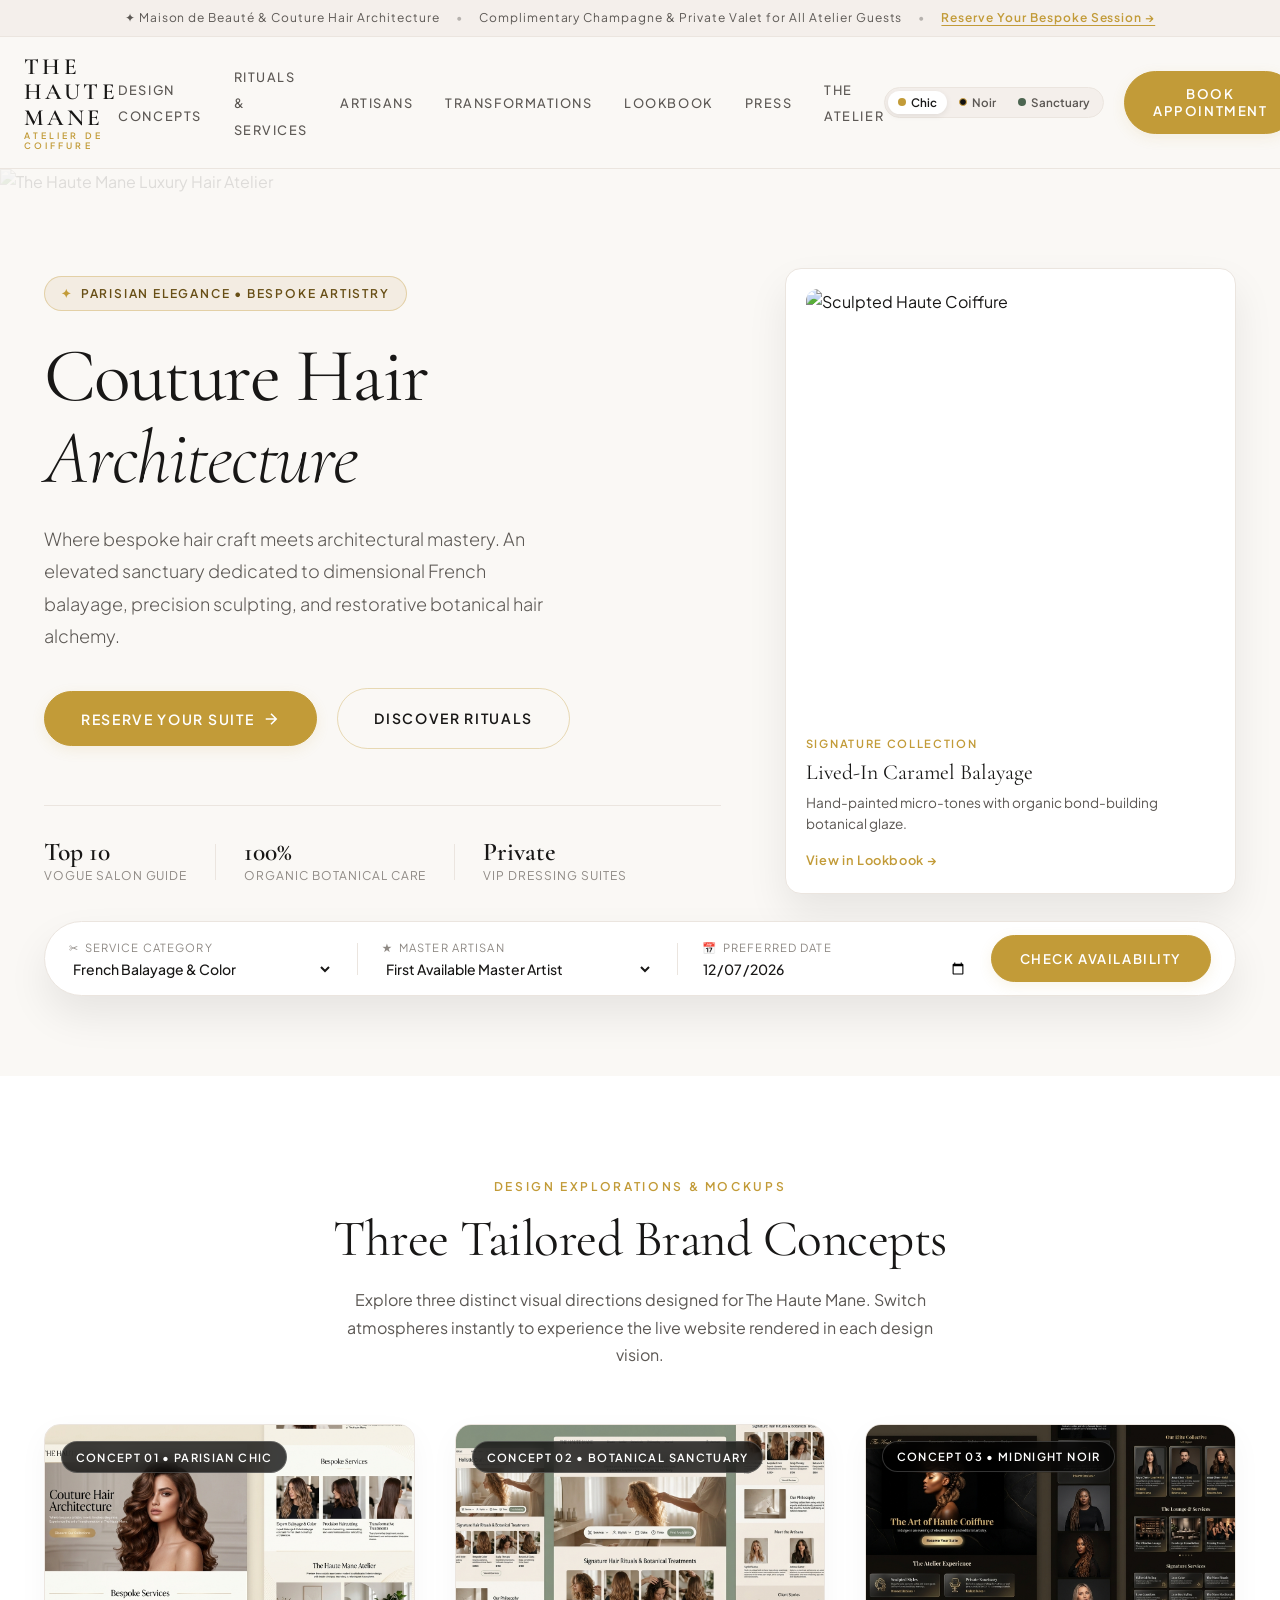
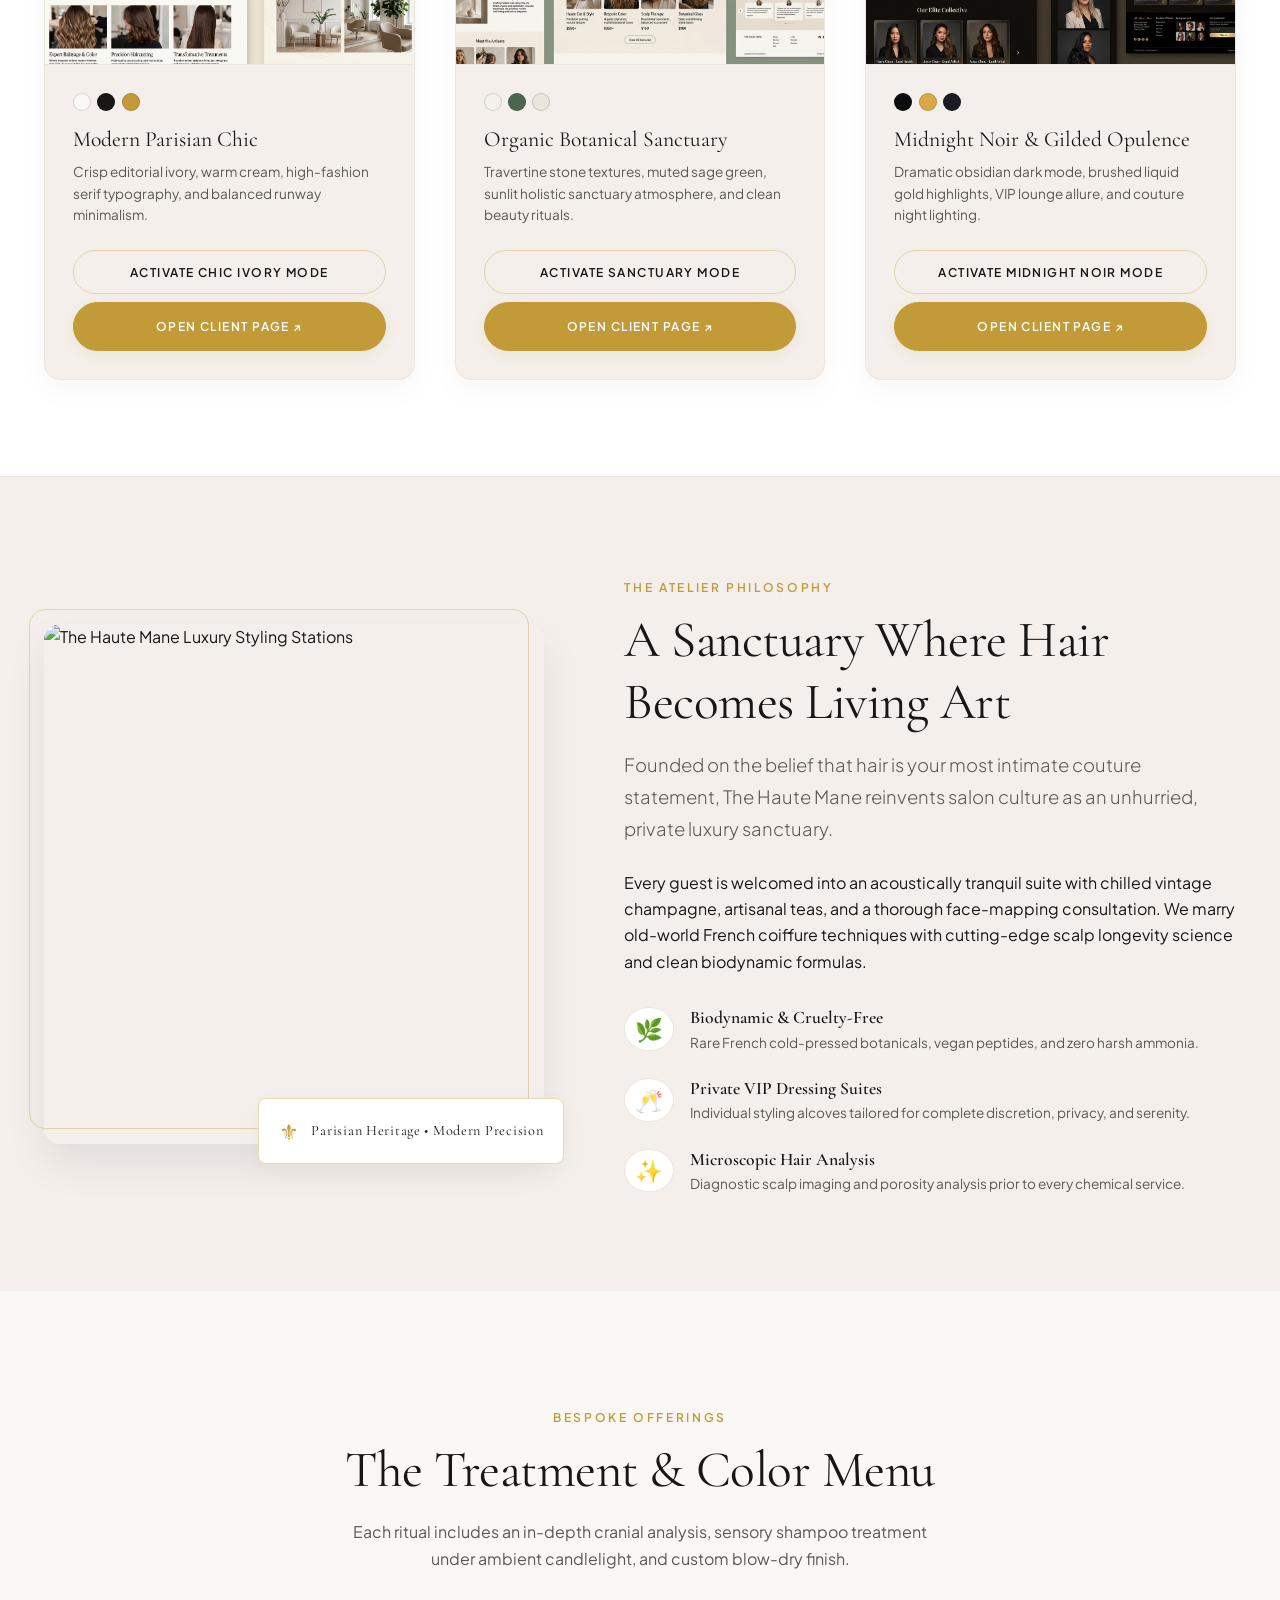
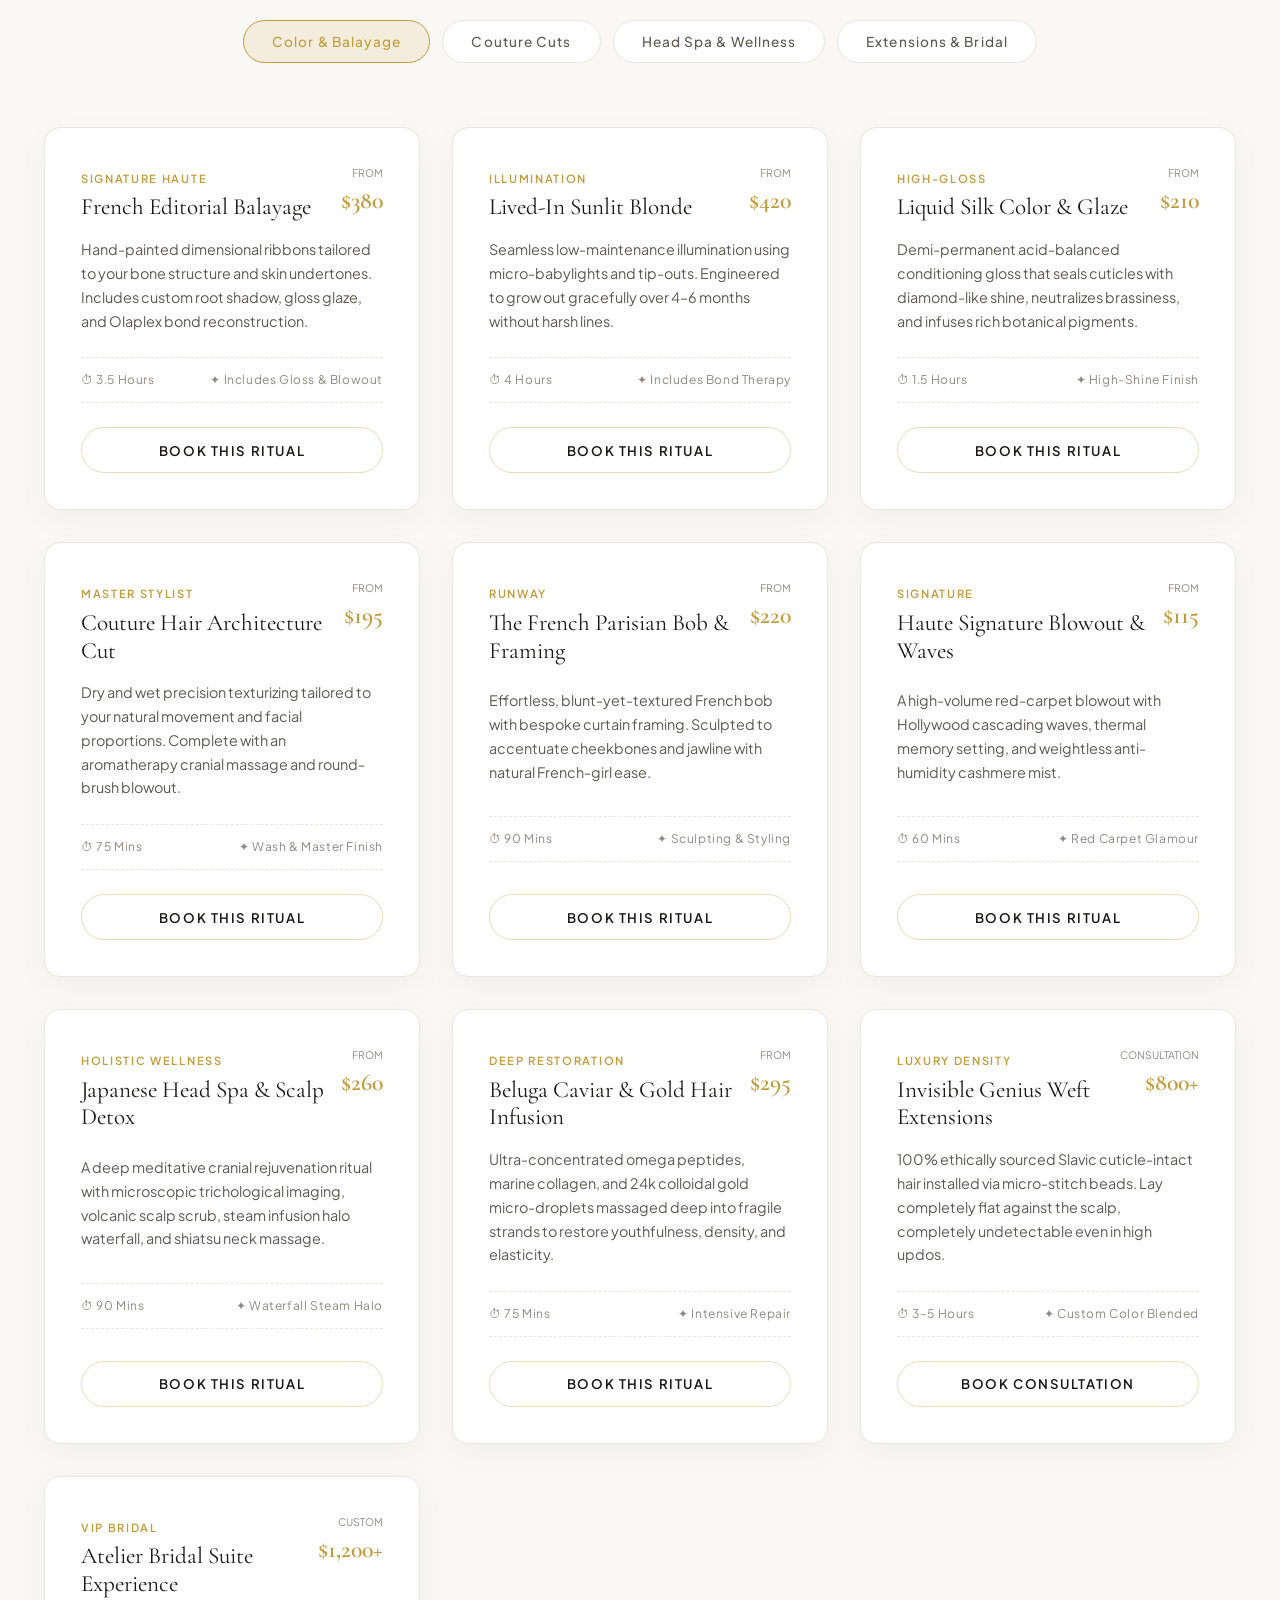
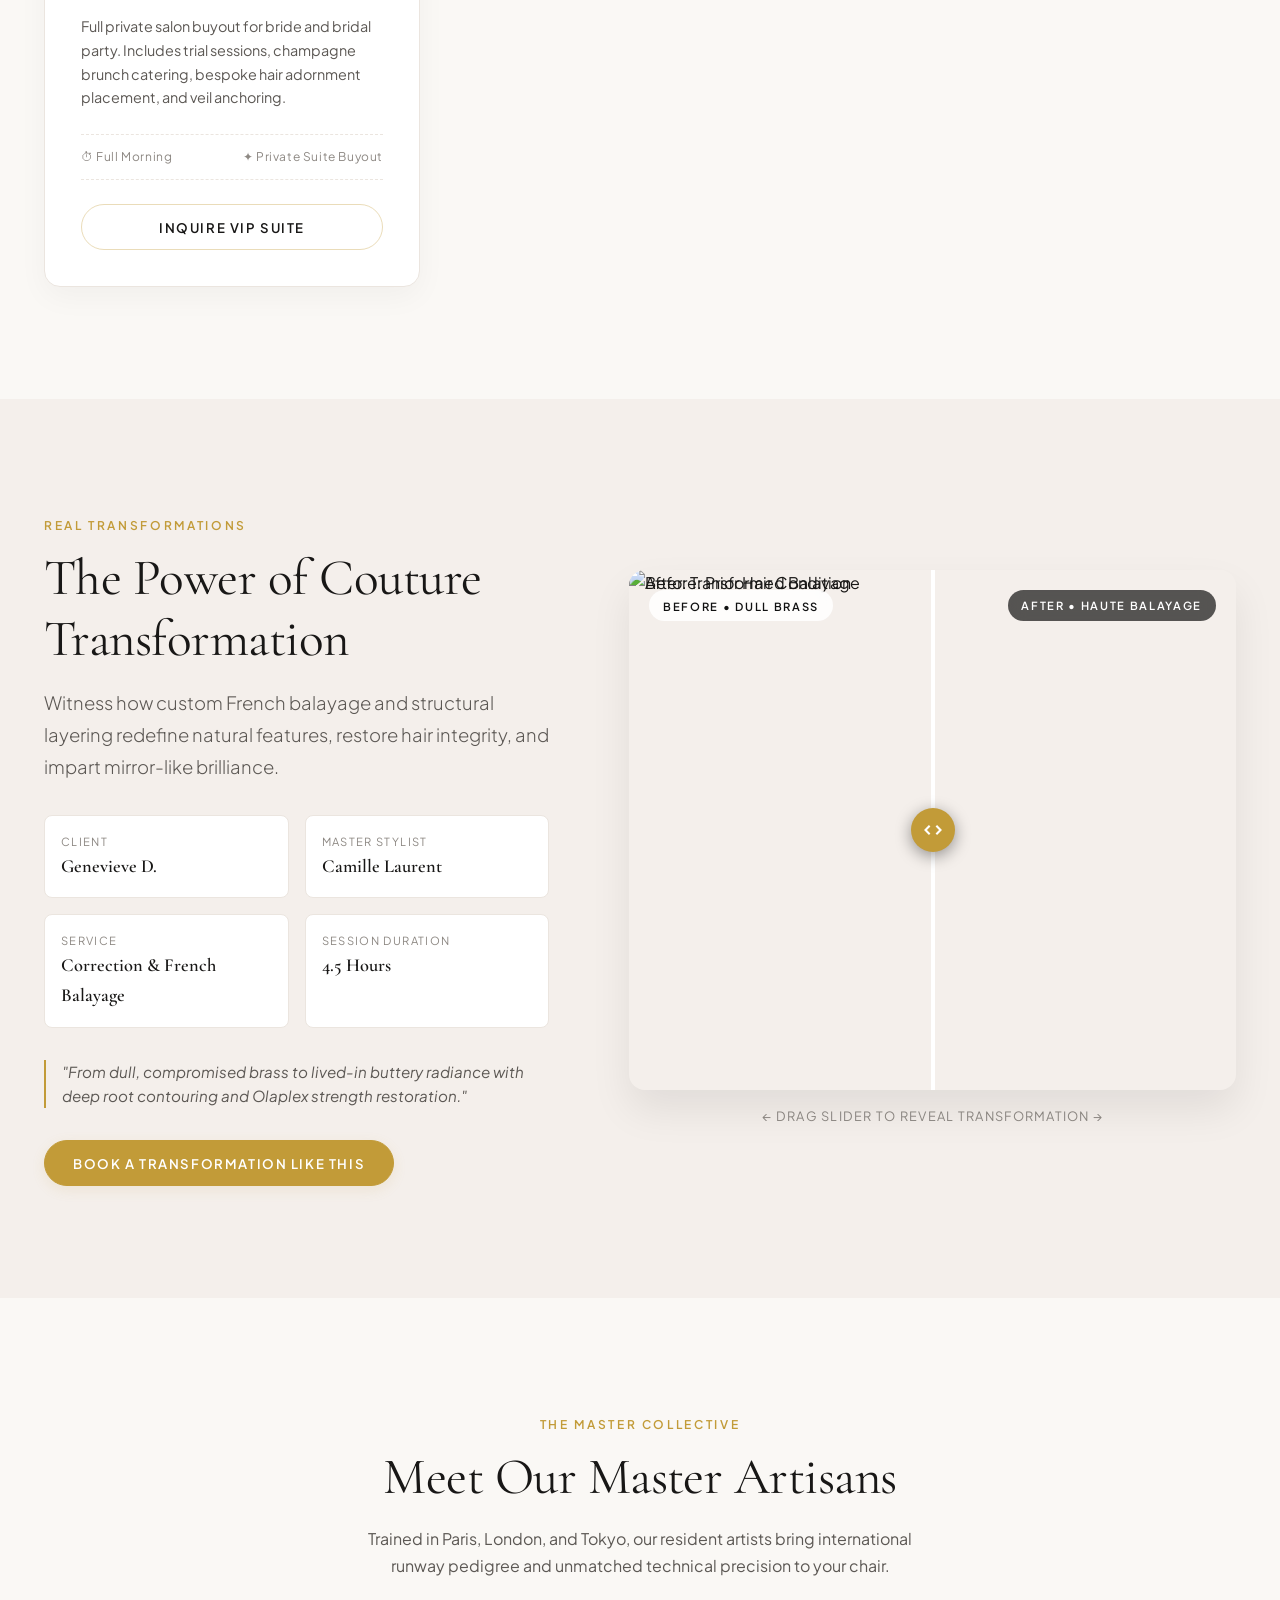
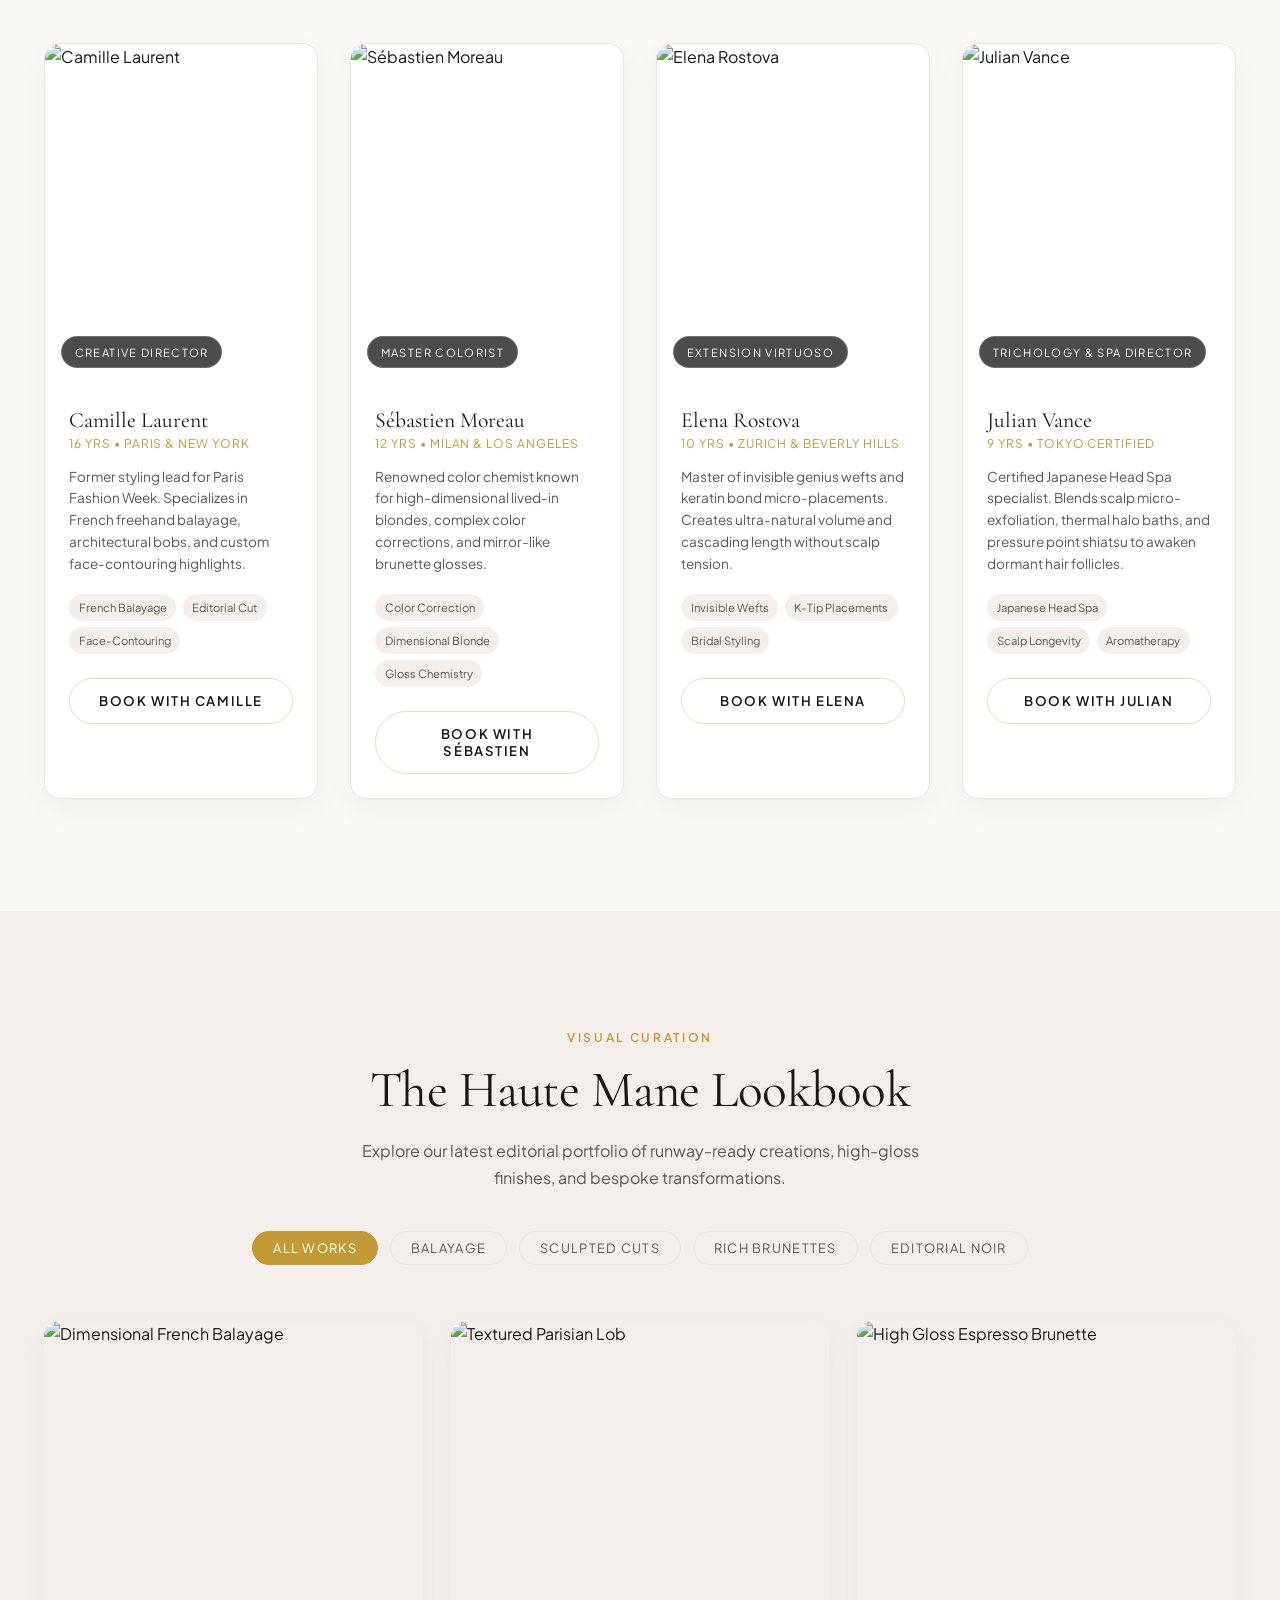
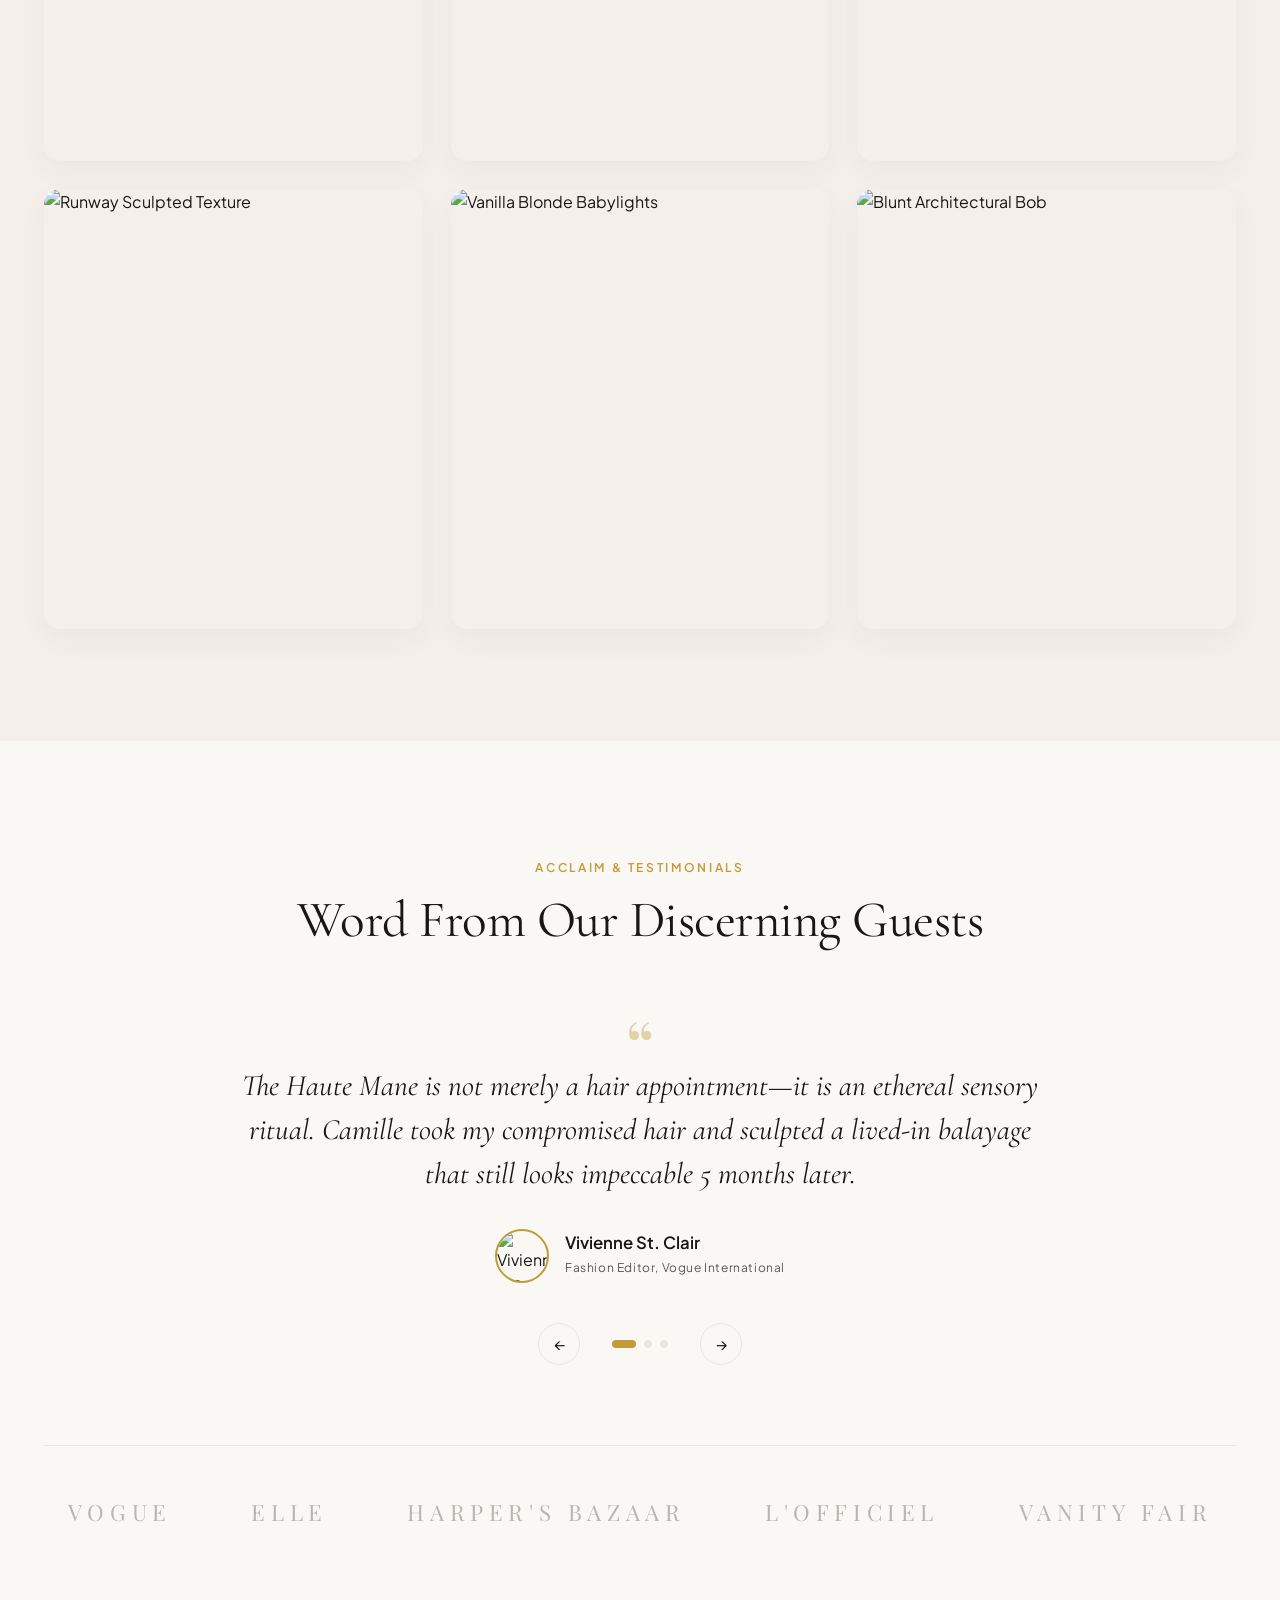
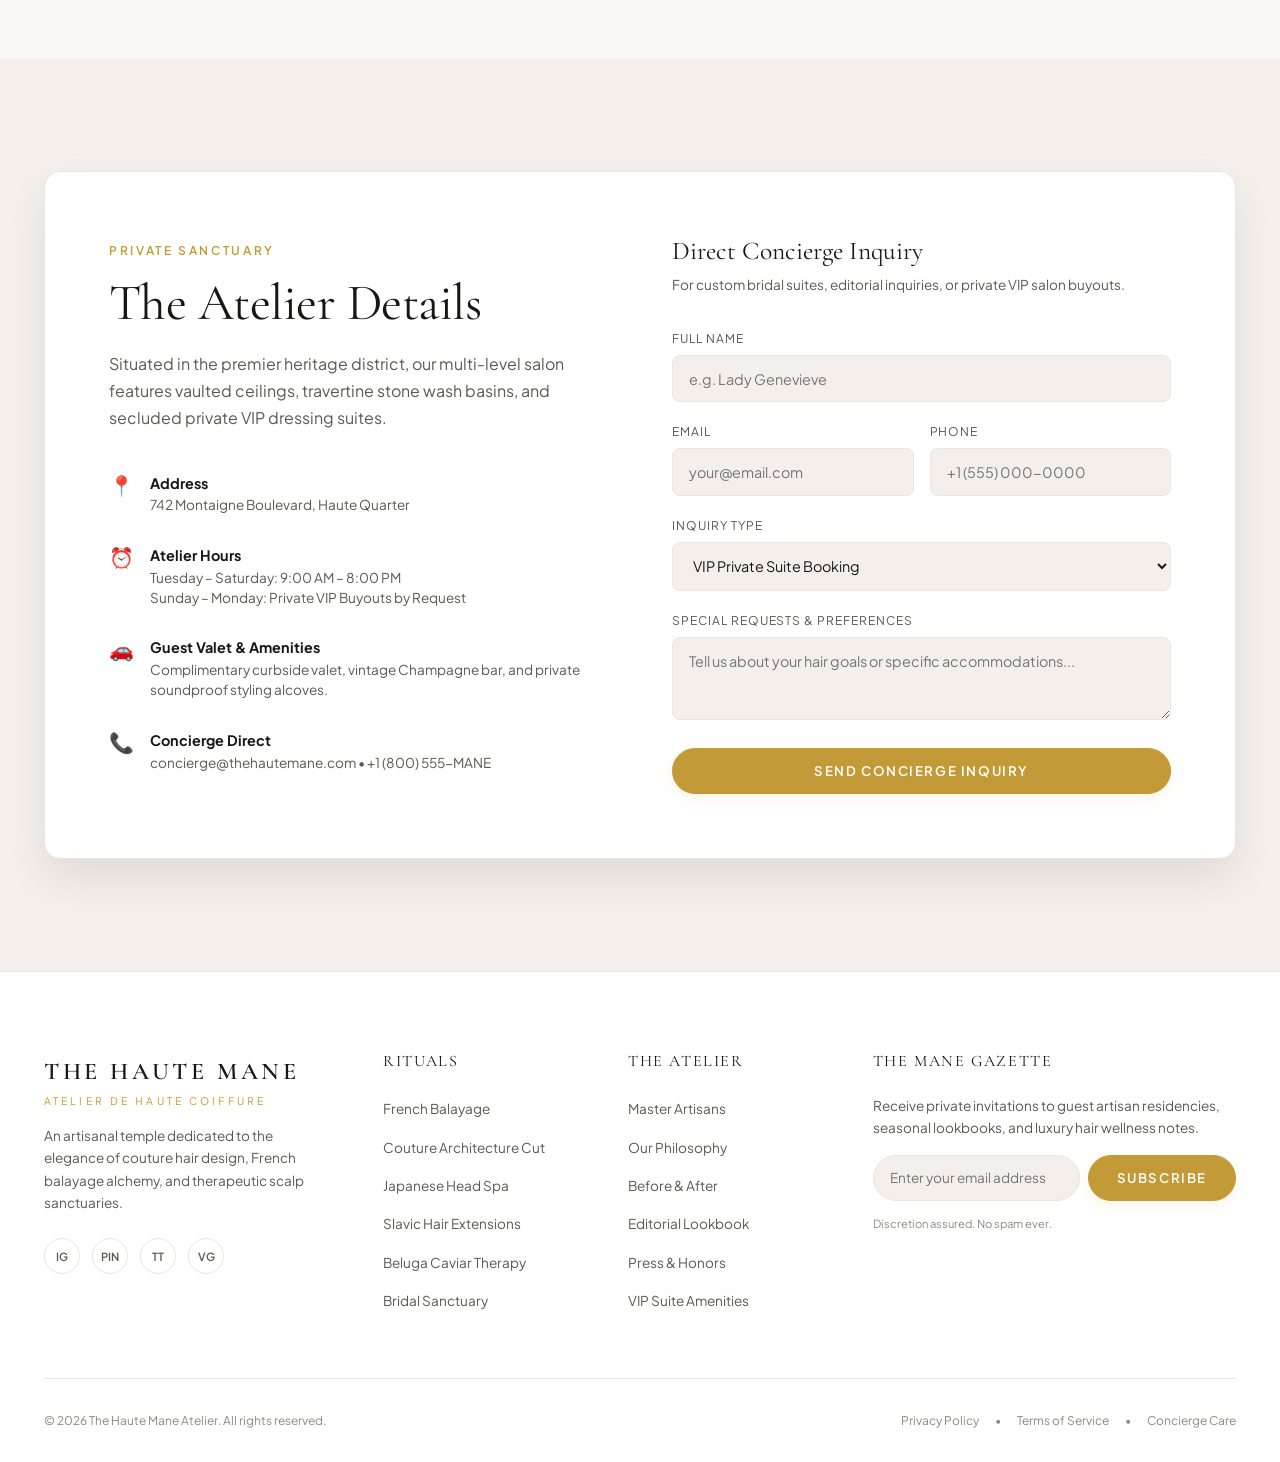
==== index.html @ 44a071a1 "Initial release: The Haute Mane luxury salon website with 3 concept designs" ====
<!DOCTYPE html>
<html lang="en" data-theme="chic">
<head>
  <meta charset="UTF-8">
  <meta name="viewport" content="width=device-width, initial-scale=1.0">
  <title>The Haute Mane | Atelier de Haute Coiffure</title>
  <meta name="description" content="The Haute Mane is an ultra-luxury hair salon and atelier. Bespoke cuts, master balayage, Japanese head spa rituals, and runway-level hair architecture.">
  <link rel="preconnect" href="https://fonts.googleapis.com">
  <link rel="preconnect" href="https://fonts.gstatic.com" crossorigin>
  <link href="https://fonts.googleapis.com/css2?family=Cormorant+Garamond:ital,wght@0,300;0,400;0,500;0,600;0,700;1,400&family=Plus+Jakarta+Sans:wght@200;300;400;500;600;700&family=Playfair+Display:ital,wght@0,400;0,600;1,400&display=swap" rel="stylesheet">
  <link rel="stylesheet" href="styles.css">
</head>
<body>

  <!-- Top Announcement Bar -->
  <div class="announcement-bar">
    <div class="announcement-content">
      <span>✦ Maison de Beauté & Couture Hair Architecture</span>
      <span class="divider">•</span>
      <span>Complimentary Champagne & Private Valet for All Atelier Guests</span>
      <span class="divider">•</span>
      <a href="#services" class="announcement-link">Reserve Your Bespoke Session →</a>
    </div>
  </div>

  <!-- Navigation Header -->
  <header class="site-header" id="header">
    <div class="nav-container">
      <a href="#" class="brand-logo">
        <span class="logo-title">THE HAUTE MANE</span>
        <span class="logo-subtitle">ATELIER DE COIFFURE</span>
      </a>

      <!-- Desktop Navigation -->
      <nav class="main-nav">
        <ul class="nav-links">
          <li><a href="#mockups" class="nav-link">Design Concepts</a></li>
          <li><a href="#services" class="nav-link">Rituals & Services</a></li>
          <li><a href="#artisans" class="nav-link">Artisans</a></li>
          <li><a href="#transformations" class="nav-link">Transformations</a></li>
          <li><a href="#lookbook" class="nav-link">Lookbook</a></li>
          <li><a href="#praise" class="nav-link">Press</a></li>
          <li><a href="#atelier" class="nav-link">The Atelier</a></li>
        </ul>
      </nav>

      <!-- Header Actions: Theme Switcher & Booking CTA -->
      <div class="header-actions">
        <!-- Theme Switcher Dropdown / Pills -->
        <div class="theme-selector" title="Select Aesthetic Concept">
          <button class="theme-btn active" data-theme="chic" id="themeChicBtn">
            <span class="theme-dot chic-dot"></span>
            <span class="theme-name">Chic</span>
          </button>
          <button class="theme-btn" data-theme="noir" id="themeNoirBtn">
            <span class="theme-dot noir-dot"></span>
            <span class="theme-name">Noir</span>
          </button>
          <button class="theme-btn" data-theme="botanical" id="themeBotanicalBtn">
            <span class="theme-dot botanical-dot"></span>
            <span class="theme-name">Sanctuary</span>
          </button>
        </div>

        <button class="btn btn-primary" id="openBookingBtn">
          <span>Book Appointment</span>
        </button>

        <!-- Mobile Menu Toggle -->
        <button class="mobile-menu-btn" id="mobileMenuBtn" aria-label="Toggle navigation menu">
          <span class="bar"></span>
          <span class="bar"></span>
        </button>
      </div>
    </div>

    <!-- Mobile Drawer Navigation -->
    <div class="mobile-drawer" id="mobileDrawer">
      <ul class="mobile-nav-links">
        <li><a href="#services" class="mobile-nav-link">Rituals & Services</a></li>
        <li><a href="#artisans" class="mobile-nav-link">Artisans & Stylists</a></li>
        <li><a href="#transformations" class="mobile-nav-link">Transformations</a></li>
        <li><a href="#lookbook" class="mobile-nav-link">Lookbook</a></li>
        <li><a href="#praise" class="mobile-nav-link">Press & Praise</a></li>
        <li><a href="#atelier" class="mobile-nav-link">The Atelier</a></li>
      </ul>
      <div class="mobile-drawer-actions">
        <div class="mobile-theme-text">Choose Atmosphere:</div>
        <div class="theme-selector-mobile">
          <button class="theme-btn active" data-theme="chic">Chic Ivory</button>
          <button class="theme-btn" data-theme="noir">Midnight Noir</button>
          <button class="theme-btn" data-theme="botanical">Botanical</button>
        </div>
        <button class="btn btn-primary full-width" id="mobileBookBtn">Book Appointment</button>
      </div>
    </div>
  </header>

  <main>
    <!-- Hero Section -->
    <section class="hero-section">
      <div class="hero-backdrop">
        <div class="hero-overlay"></div>
        <img src="https://images.unsplash.com/photo-1560066984-138dadb4c035?q=80&w=2074&auto=format&fit=crop" alt="The Haute Mane Luxury Hair Atelier" class="hero-bg-img">
      </div>
      <div class="container hero-container">
        <div class="hero-content">
          <div class="hero-badge">
            <span class="badge-sparkle">✦</span>
            <span>Parisian Elegance • Bespoke Artistry</span>
          </div>
          <h1 class="hero-headline">
            Couture Hair <br>
            <span class="italic-serif">Architecture</span>
          </h1>
          <p class="hero-subtext">
            Where bespoke hair craft meets architectural mastery. An elevated sanctuary dedicated to dimensional French balayage, precision sculpting, and restorative botanical hair alchemy.
          </p>
          <div class="hero-cta-group">
            <button class="btn btn-primary btn-lg" id="heroBookingBtn">
              <span>Reserve Your Suite</span>
              <svg width="18" height="18" viewBox="0 0 24 24" fill="none" stroke="currentColor" stroke-width="2"><path d="M5 12h14M12 5l7 7-7 7"/></svg>
            </button>
            <a href="#services" class="btn btn-outline btn-lg">
              <span>Discover Rituals</span>
            </a>
          </div>

          <!-- Hero Trust Metrics -->
          <div class="hero-metrics">
            <div class="metric-item">
              <span class="metric-number">Top 10</span>
              <span class="metric-label">Vogue Salon Guide</span>
            </div>
            <div class="metric-divider"></div>
            <div class="metric-item">
              <span class="metric-number">100%</span>
              <span class="metric-label">Organic Botanical Care</span>
            </div>
            <div class="metric-divider"></div>
            <div class="metric-item">
              <span class="metric-number">Private</span>
              <span class="metric-label">VIP Dressing Suites</span>
            </div>
          </div>
        </div>

        <!-- Hero Floating Card -->
        <div class="hero-visual-card">
          <div class="card-inner">
            <img src="https://images.unsplash.com/photo-1522337360788-8b13dee7a37e?q=80&w=900&auto=format&fit=crop" alt="Sculpted Haute Coiffure" class="card-feature-img">
            <div class="card-caption">
              <span class="tag">Signature Collection</span>
              <h4>Lived-In Caramel Balayage</h4>
              <p>Hand-painted micro-tones with organic bond-building botanical glaze.</p>
              <a href="#lookbook" class="card-link">View in Lookbook →</a>
            </div>
          </div>
        </div>
      </div>
    </section>

    <!-- Quick Floating Concierge Bar -->
    <section class="concierge-bar-section">
      <div class="container">
        <div class="concierge-bar">
          <div class="concierge-field">
            <label><span class="icon">✂</span> Service Category</label>
            <select id="quickServiceSelect">
              <option value="French Editorial Balayage">French Balayage & Color</option>
              <option value="Couture Hair Architecture Cut">Couture Cut & Restyle</option>
              <option value="Japanese Head Spa & Scalp Detox">Japanese Head Spa & Caviar</option>
              <option value="Invisible Genius Weft Extensions">Bespoke Seamless Extensions</option>
              <option value="Atelier Bridal Suite Experience">Private Bridal Suite</option>
            </select>
          </div>
          <div class="concierge-divider"></div>
          <div class="concierge-field">
            <label><span class="icon">★</span> Master Artisan</label>
            <select id="quickStylistSelect">
              <option value="First Available Master">First Available Master Artist</option>
              <option value="Camille Laurent (Creative Director)">Camille Laurent — Creative Director</option>
              <option value="Sébastien Moreau (Master Colorist)">Sébastien Moreau — Master Colorist</option>
              <option value="Elena Rostova (Extension Virtuoso)">Elena Rostova — Extension Virtuoso</option>
              <option value="Julian Vance (Head Spa Specialist)">Julian Vance — Scalp & Ritual Specialist</option>
            </select>
          </div>
          <div class="concierge-divider"></div>
          <div class="concierge-field">
            <label><span class="icon">📅</span> Preferred Date</label>
            <input type="date" id="quickDatePicker">
          </div>
          <div class="concierge-action">
            <button class="btn btn-primary" id="quickReserveBtn">
              <span>Check Availability</span>
            </button>
          </div>
        </div>
      </div>
    </section>

    <!-- 3 Design Concepts & Mockups Showcase Section -->
    <section class="mockups-showcase-section" id="mockups">
      <div class="container">
        <div class="section-header text-center">
          <span class="section-eyebrow">Design Explorations & Mockups</span>
          <h2 class="section-title">Three Tailored Brand Concepts</h2>
          <p class="section-description">
            Explore three distinct visual directions designed for The Haute Mane. Switch atmospheres instantly to experience the live website rendered in each design vision.
          </p>
        </div>

        <div class="mockups-grid">
          <!-- Concept 1 -->
          <div class="mockup-card" data-concept="chic">
            <div class="mockup-image-frame">
              <img src="assets/mockup_concept_1_chic.jpg" alt="Concept 1: Modern Parisian Chic" class="mockup-img">
              <div class="mockup-overlay-pill">Concept 01 • Parisian Chic</div>
            </div>
            <div class="mockup-card-body">
              <div class="mockup-palette">
                <span class="swatch" style="background:#FAF8F5;" title="Ivory Cream"></span>
                <span class="swatch" style="background:#181716;" title="Deep Charcoal"></span>
                <span class="swatch" style="background:#C29B38;" title="Champagne Gold"></span>
              </div>
              <h3>Modern Parisian Chic</h3>
              <p>Crisp editorial ivory, warm cream, high-fashion serif typography, and balanced runway minimalism.</p>
              <div class="mockup-actions">
                <button class="btn btn-outline full-width switch-theme-action" data-theme="chic">
                  <span>Activate Chic Ivory Mode</span>
                </button>
                <a href="concept-chic.html" class="btn btn-primary full-width" style="margin-top: 0.5rem;" target="_blank">
                  <span>Open Client Page ↗</span>
                </a>
              </div>
            </div>
          </div>

          <!-- Concept 2 -->
          <div class="mockup-card" data-concept="botanical">
            <div class="mockup-image-frame">
              <img src="assets/mockup_concept_2_botanical.jpg" alt="Concept 2: Organic Botanical Sanctuary" class="mockup-img">
              <div class="mockup-overlay-pill">Concept 02 • Botanical Sanctuary</div>
            </div>
            <div class="mockup-card-body">
              <div class="mockup-palette">
                <span class="swatch" style="background:#F4F1EA;" title="Travertine Stone"></span>
                <span class="swatch" style="background:#4C6551;" title="Eucalyptus Sage"></span>
                <span class="swatch" style="background:#EBE5DB;" title="Warm Cashmere"></span>
              </div>
              <h3>Organic Botanical Sanctuary</h3>
              <p>Travertine stone textures, muted sage green, sunlit holistic sanctuary atmosphere, and clean beauty rituals.</p>
              <div class="mockup-actions">
                <button class="btn btn-outline full-width switch-theme-action" data-theme="botanical">
                  <span>Activate Sanctuary Mode</span>
                </button>
                <a href="concept-botanical.html" class="btn btn-primary full-width" style="margin-top: 0.5rem;" target="_blank">
                  <span>Open Client Page ↗</span>
                </a>
              </div>
            </div>
          </div>

          <!-- Concept 3 -->
          <div class="mockup-card" data-concept="noir">
            <div class="mockup-image-frame">
              <img src="assets/mockup_concept_3_noir.jpg" alt="Concept 3: Midnight Noir & Gilded Opulence" class="mockup-img">
              <div class="mockup-overlay-pill">Concept 03 • Midnight Noir</div>
            </div>
            <div class="mockup-card-body">
              <div class="mockup-palette">
                <span class="swatch" style="background:#0C0C0E;" title="Obsidian Black"></span>
                <span class="swatch" style="background:#D6A848;" title="Brushed Liquid Gold"></span>
                <span class="swatch" style="background:#1B1B22;" title="Espresso Velvet"></span>
              </div>
              <h3>Midnight Noir & Gilded Opulence</h3>
              <p>Dramatic obsidian dark mode, brushed liquid gold highlights, VIP lounge allure, and couture night lighting.</p>
              <div class="mockup-actions">
                <button class="btn btn-outline full-width switch-theme-action" data-theme="noir">
                  <span>Activate Midnight Noir Mode</span>
                </button>
                <a href="concept-noir.html" class="btn btn-primary full-width" style="margin-top: 0.5rem;" target="_blank">
                  <span>Open Client Page ↗</span>
                </a>
              </div>
            </div>
          </div>
        </div>
      </div>
    </section>

    <!-- Salon Philosophy / Atelier Narrative -->
    <section class="philosophy-section" id="philosophy">
      <div class="container">
        <div class="philosophy-grid">
          <div class="philosophy-image-wrap">
            <div class="image-accent-border"></div>
            <img src="https://images.unsplash.com/photo-1595476108010-b4d1f102b1b1?q=80&w=1200&auto=format&fit=crop" alt="The Haute Mane Luxury Styling Stations" class="philosophy-img">
            <div class="floating-badge">
              <span class="crest">⚜</span>
              <span class="crest-text">Parisian Heritage • Modern Precision</span>
            </div>
          </div>
          <div class="philosophy-text-wrap">
            <span class="section-eyebrow">The Atelier Philosophy</span>
            <h2 class="section-title">A Sanctuary Where Hair Becomes Living Art</h2>
            <p class="section-lead">
              Founded on the belief that hair is your most intimate couture statement, The Haute Mane reinvents salon culture as an unhurried, private luxury sanctuary.
            </p>
            <p class="section-body">
              Every guest is welcomed into an acoustically tranquil suite with chilled vintage champagne, artisanal teas, and a thorough face-mapping consultation. We marry old-world French coiffure techniques with cutting-edge scalp longevity science and clean biodynamic formulas.
            </p>
            <div class="philosophy-features">
              <div class="feature-box">
                <span class="feature-icon">🌿</span>
                <div class="feature-content">
                  <h5>Biodynamic & Cruelty-Free</h5>
                  <p>Rare French cold-pressed botanicals, vegan peptides, and zero harsh ammonia.</p>
                </div>
              </div>
              <div class="feature-box">
                <span class="feature-icon">🥂</span>
                <div class="feature-content">
                  <h5>Private VIP Dressing Suites</h5>
                  <p>Individual styling alcoves tailored for complete discretion, privacy, and serenity.</p>
                </div>
              </div>
              <div class="feature-box">
                <span class="feature-icon">✨</span>
                <div class="feature-content">
                  <h5>Microscopic Hair Analysis</h5>
                  <p>Diagnostic scalp imaging and porosity analysis prior to every chemical service.</p>
                </div>
              </div>
            </div>
          </div>
        </div>
      </div>
    </section>

    <!-- Bespoke Services & Rituals Menu -->
    <section class="services-section" id="services">
      <div class="container">
        <div class="section-header text-center">
          <span class="section-eyebrow">Bespoke Offerings</span>
          <h2 class="section-title">The Treatment & Color Menu</h2>
          <p class="section-description">
            Each ritual includes an in-depth cranial analysis, sensory shampoo treatment under ambient candlelight, and custom blow-dry finish.
          </p>
        </div>

        <!-- Service Category Tabs -->
        <div class="service-tabs">
          <button class="service-tab-btn active" data-category="color">Color & Balayage</button>
          <button class="service-tab-btn" data-category="cut">Couture Cuts</button>
          <button class="service-tab-btn" data-category="spa">Head Spa & Wellness</button>
          <button class="service-tab-btn" data-category="extensions">Extensions & Bridal</button>
        </div>

        <!-- Service Cards Grid -->
        <div class="services-grid" id="servicesGrid">
          <div class="service-card" data-category="color">
            <div class="service-card-header">
              <div class="service-title-group">
                <span class="service-tag">Signature Haute</span>
                <h3>French Editorial Balayage</h3>
              </div>
              <div class="service-price-block">
                <span class="price-from">From</span>
                <span class="service-price">$380</span>
              </div>
            </div>
            <p class="service-description">
              Hand-painted dimensional ribbons tailored to your bone structure and skin undertones. Includes custom root shadow, gloss glaze, and Olaplex bond reconstruction.
            </p>
            <div class="service-meta">
              <span>⏱ 3.5 Hours</span>
              <span>✦ Includes Gloss & Blowout</span>
            </div>
            <button class="btn btn-outline full-width book-service-btn" data-service="French Editorial Balayage" data-price="$380">
              Book This Ritual
            </button>
          </div>

          <div class="service-card" data-category="color">
            <div class="service-card-header">
              <div class="service-title-group">
                <span class="service-tag">Illumination</span>
                <h3>Lived-In Sunlit Blonde</h3>
              </div>
              <div class="service-price-block">
                <span class="price-from">From</span>
                <span class="service-price">$420</span>
              </div>
            </div>
            <p class="service-description">
              Seamless low-maintenance illumination using micro-babylights and tip-outs. Engineered to grow out gracefully over 4–6 months without harsh lines.
            </p>
            <div class="service-meta">
              <span>⏱ 4 Hours</span>
              <span>✦ Includes Bond Therapy</span>
            </div>
            <button class="btn btn-outline full-width book-service-btn" data-service="Lived-In Sunlit Blonde" data-price="$420">
              Book This Ritual
            </button>
          </div>

          <div class="service-card" data-category="color">
            <div class="service-card-header">
              <div class="service-title-group">
                <span class="service-tag">High-Gloss</span>
                <h3>Liquid Silk Color & Glaze</h3>
              </div>
              <div class="service-price-block">
                <span class="price-from">From</span>
                <span class="service-price">$210</span>
              </div>
            </div>
            <p class="service-description">
              Demi-permanent acid-balanced conditioning gloss that seals cuticles with diamond-like shine, neutralizes brassiness, and infuses rich botanical pigments.
            </p>
            <div class="service-meta">
              <span>⏱ 1.5 Hours</span>
              <span>✦ High-Shine Finish</span>
            </div>
            <button class="btn btn-outline full-width book-service-btn" data-service="Liquid Silk Color & Glaze" data-price="$210">
              Book This Ritual
            </button>
          </div>

          <div class="service-card" data-category="cut">
            <div class="service-card-header">
              <div class="service-title-group">
                <span class="service-tag">Master Stylist</span>
                <h3>Couture Hair Architecture Cut</h3>
              </div>
              <div class="service-price-block">
                <span class="price-from">From</span>
                <span class="service-price">$195</span>
              </div>
            </div>
            <p class="service-description">
              Dry and wet precision texturizing tailored to your natural movement and facial proportions. Complete with an aromatherapy cranial massage and round-brush blowout.
            </p>
            <div class="service-meta">
              <span>⏱ 75 Mins</span>
              <span>✦ Wash & Master Finish</span>
            </div>
            <button class="btn btn-outline full-width book-service-btn" data-service="Couture Hair Architecture Cut" data-price="$195">
              Book This Ritual
            </button>
          </div>

          <div class="service-card" data-category="cut">
            <div class="service-card-header">
              <div class="service-title-group">
                <span class="service-tag">Runway</span>
                <h3>The French Parisian Bob & Framing</h3>
              </div>
              <div class="service-price-block">
                <span class="price-from">From</span>
                <span class="service-price">$220</span>
              </div>
            </div>
            <p class="service-description">
              Effortless, blunt-yet-textured French bob with bespoke curtain framing. Sculpted to accentuate cheekbones and jawline with natural French-girl ease.
            </p>
            <div class="service-meta">
              <span>⏱ 90 Mins</span>
              <span>✦ Sculpting & Styling</span>
            </div>
            <button class="btn btn-outline full-width book-service-btn" data-service="The French Parisian Bob & Framing" data-price="$220">
              Book This Ritual
            </button>
          </div>

          <div class="service-card" data-category="cut">
            <div class="service-card-header">
              <div class="service-title-group">
                <span class="service-tag">Signature</span>
                <h3>Haute Signature Blowout & Waves</h3>
              </div>
              <div class="service-price-block">
                <span class="price-from">From</span>
                <span class="service-price">$115</span>
              </div>
            </div>
            <p class="service-description">
              A high-volume red-carpet blowout with Hollywood cascading waves, thermal memory setting, and weightless anti-humidity cashmere mist.
            </p>
            <div class="service-meta">
              <span>⏱ 60 Mins</span>
              <span>✦ Red Carpet Glamour</span>
            </div>
            <button class="btn btn-outline full-width book-service-btn" data-service="Haute Signature Blowout & Waves" data-price="$115">
              Book This Ritual
            </button>
          </div>

          <div class="service-card" data-category="spa">
            <div class="service-card-header">
              <div class="service-title-group">
                <span class="service-tag">Holistic Wellness</span>
                <h3>Japanese Head Spa & Scalp Detox</h3>
              </div>
              <div class="service-price-block">
                <span class="price-from">From</span>
                <span class="service-price">$260</span>
              </div>
            </div>
            <p class="service-description">
              A deep meditative cranial rejuvenation ritual with microscopic trichological imaging, volcanic scalp scrub, steam infusion halo waterfall, and shiatsu neck massage.
            </p>
            <div class="service-meta">
              <span>⏱ 90 Mins</span>
              <span>✦ Waterfall Steam Halo</span>
            </div>
            <button class="btn btn-outline full-width book-service-btn" data-service="Japanese Head Spa & Scalp Detox" data-price="$260">
              Book This Ritual
            </button>
          </div>

          <div class="service-card" data-category="spa">
            <div class="service-card-header">
              <div class="service-title-group">
                <span class="service-tag">Deep Restoration</span>
                <h3>Beluga Caviar & Gold Hair Infusion</h3>
              </div>
              <div class="service-price-block">
                <span class="price-from">From</span>
                <span class="service-price">$295</span>
              </div>
            </div>
            <p class="service-description">
              Ultra-concentrated omega peptides, marine collagen, and 24k colloidal gold micro-droplets massaged deep into fragile strands to restore youthfulness, density, and elasticity.
            </p>
            <div class="service-meta">
              <span>⏱ 75 Mins</span>
              <span>✦ Intensive Repair</span>
            </div>
            <button class="btn btn-outline full-width book-service-btn" data-service="Beluga Caviar & Gold Hair Infusion" data-price="$295">
              Book This Ritual
            </button>
          </div>

          <div class="service-card" data-category="extensions">
            <div class="service-card-header">
              <div class="service-title-group">
                <span class="service-tag">Luxury Density</span>
                <h3>Invisible Genius Weft Extensions</h3>
              </div>
              <div class="service-price-block">
                <span class="price-from">Consultation</span>
                <span class="service-price">$800+</span>
              </div>
            </div>
            <p class="service-description">
              100% ethically sourced Slavic cuticle-intact hair installed via micro-stitch beads. Lay completely flat against the scalp, completely undetectable even in high updos.
            </p>
            <div class="service-meta">
              <span>⏱ 3–5 Hours</span>
              <span>✦ Custom Color Blended</span>
            </div>
            <button class="btn btn-outline full-width book-service-btn" data-service="Invisible Genius Weft Extensions" data-price="$800+">
              Book Consultation
            </button>
          </div>

          <div class="service-card" data-category="extensions">
            <div class="service-card-header">
              <div class="service-title-group">
                <span class="service-tag">VIP Bridal</span>
                <h3>Atelier Bridal Suite Experience</h3>
              </div>
              <div class="service-price-block">
                <span class="price-from">Custom</span>
                <span class="service-price">$1,200+</span>
              </div>
            </div>
            <p class="service-description">
              Full private salon buyout for bride and bridal party. Includes trial sessions, champagne brunch catering, bespoke hair adornment placement, and veil anchoring.
            </p>
            <div class="service-meta">
              <span>⏱ Full Morning</span>
              <span>✦ Private Suite Buyout</span>
            </div>
            <button class="btn btn-outline full-width book-service-btn" data-service="Atelier Bridal Suite Experience" data-price="$1,200+">
              Inquire VIP Suite
            </button>
          </div>
        </div>
      </div>
    </section>

    <!-- Interactive Before & After Transformation Slider -->
    <section class="transformation-section" id="transformations">
      <div class="container">
        <div class="transformation-grid">
          <div class="transformation-info">
            <span class="section-eyebrow">Real Transformations</span>
            <h2 class="section-title">The Power of Couture Transformation</h2>
            <p class="section-lead">
              Witness how custom French balayage and structural layering redefine natural features, restore hair integrity, and impart mirror-like brilliance.
            </p>
            <div class="transformation-details">
              <div class="detail-card">
                <span class="detail-label">Client</span>
                <span class="detail-val">Genevieve D.</span>
              </div>
              <div class="detail-card">
                <span class="detail-label">Master Stylist</span>
                <span class="detail-val">Camille Laurent</span>
              </div>
              <div class="detail-card">
                <span class="detail-label">Service</span>
                <span class="detail-val">Correction & French Balayage</span>
              </div>
              <div class="detail-card">
                <span class="detail-label">Session Duration</span>
                <span class="detail-val">4.5 Hours</span>
              </div>
            </div>
            <p class="transformation-notes">
              <em>"From dull, compromised brass to lived-in buttery radiance with deep root contouring and Olaplex strength restoration."</em>
            </p>
            <button class="btn btn-primary" id="transformBookBtn">Book A Transformation Like This</button>
          </div>

          <!-- Interactive Comparison Widget -->
          <div class="transformation-interactive">
            <div class="comparison-container" id="comparisonSlider">
              <!-- After Image (Full background) -->
              <div class="comparison-img-wrapper after-wrapper">
                <img src="https://images.unsplash.com/photo-1519699047748-de8e457a634e?q=80&w=1200&auto=format&fit=crop" alt="After: Transformed Balayage" class="comparison-img">
                <span class="comparison-badge badge-after">AFTER • Haute Balayage</span>
              </div>
              <!-- Before Image (Clipped) -->
              <div class="comparison-img-wrapper before-wrapper" id="beforeWrapper">
                <img src="https://images.unsplash.com/photo-1580618672591-eb180b1a973f?q=80&w=1200&auto=format&fit=crop" alt="Before: Prior Hair Condition" class="comparison-img">
                <span class="comparison-badge badge-before">BEFORE • Dull Brass</span>
              </div>
              <!-- Drag Handle Divider -->
              <div class="comparison-handle" id="sliderHandle">
                <div class="handle-line"></div>
                <div class="handle-knob">
                  <svg width="20" height="20" viewBox="0 0 24 24" fill="none" stroke="currentColor" stroke-width="2.5">
                    <path d="M8 7l-5 5 5 5M16 7l5 5-5 5"/>
                  </svg>
                </div>
                <div class="handle-line"></div>
              </div>
            </div>
            <div class="slider-hint">
              <span>← Drag slider to reveal transformation →</span>
            </div>
          </div>
        </div>
      </div>
    </section>

    <!-- Meet The Artisans -->
    <section class="artisans-section" id="artisans">
      <div class="container">
        <div class="section-header text-center">
          <span class="section-eyebrow">The Master Collective</span>
          <h2 class="section-title">Meet Our Master Artisans</h2>
          <p class="section-description">
            Trained in Paris, London, and Tokyo, our resident artists bring international runway pedigree and unmatched technical precision to your chair.
          </p>
        </div>

        <div class="artisans-grid">
          <!-- Artisan 1 -->
          <div class="artisan-card">
            <div class="artisan-image-wrap">
              <img src="https://images.unsplash.com/photo-1580489944761-15a19d654956?q=80&w=900&auto=format&fit=crop" alt="Camille Laurent" class="artisan-img">
              <div class="artisan-badge">Creative Director</div>
            </div>
            <div class="artisan-info">
              <div class="artisan-name-group">
                <h3>Camille Laurent</h3>
                <span class="artisan-title">16 Yrs • Paris & New York</span>
              </div>
              <p class="artisan-bio">
                Former styling lead for Paris Fashion Week. Specializes in French freehand balayage, architectural bobs, and custom face-contouring highlights.
              </p>
              <div class="artisan-skills">
                <span class="skill-tag">French Balayage</span>
                <span class="skill-tag">Editorial Cut</span>
                <span class="skill-tag">Face-Contouring</span>
              </div>
              <button class="btn btn-outline full-width select-artisan-btn" data-artisan="camille" data-artisan-name="Camille Laurent">
                Book With Camille
              </button>
            </div>
          </div>

          <!-- Artisan 2 -->
          <div class="artisan-card">
            <div class="artisan-image-wrap">
              <img src="https://images.unsplash.com/photo-1534528741775-53994a69daeb?q=80&w=900&auto=format&fit=crop" alt="Sébastien Moreau" class="artisan-img">
              <div class="artisan-badge">Master Colorist</div>
            </div>
            <div class="artisan-info">
              <div class="artisan-name-group">
                <h3>Sébastien Moreau</h3>
                <span class="artisan-title">12 Yrs • Milan & Los Angeles</span>
              </div>
              <p class="artisan-bio">
                Renowned color chemist known for high-dimensional lived-in blondes, complex color corrections, and mirror-like brunette glosses.
              </p>
              <div class="artisan-skills">
                <span class="skill-tag">Color Correction</span>
                <span class="skill-tag">Dimensional Blonde</span>
                <span class="skill-tag">Gloss Chemistry</span>
              </div>
              <button class="btn btn-outline full-width select-artisan-btn" data-artisan="sebastien" data-artisan-name="Sébastien Moreau">
                Book With Sébastien
              </button>
            </div>
          </div>

          <!-- Artisan 3 -->
          <div class="artisan-card">
            <div class="artisan-image-wrap">
              <img src="https://images.unsplash.com/photo-1573496359142-b8d87734a5a2?q=80&w=900&auto=format&fit=crop" alt="Elena Rostova" class="artisan-img">
              <div class="artisan-badge">Extension Virtuoso</div>
            </div>
            <div class="artisan-info">
              <div class="artisan-name-group">
                <h3>Elena Rostova</h3>
                <span class="artisan-title">10 Yrs • Zurich & Beverly Hills</span>
              </div>
              <p class="artisan-bio">
                Master of invisible genius wefts and keratin bond micro-placements. Creates ultra-natural volume and cascading length without scalp tension.
              </p>
              <div class="artisan-skills">
                <span class="skill-tag">Invisible Wefts</span>
                <span class="skill-tag">K-Tip Placements</span>
                <span class="skill-tag">Bridal Styling</span>
              </div>
              <button class="btn btn-outline full-width select-artisan-btn" data-artisan="elena" data-artisan-name="Elena Rostova">
                Book With Elena
              </button>
            </div>
          </div>

          <!-- Artisan 4 -->
          <div class="artisan-card">
            <div class="artisan-image-wrap">
              <img src="https://images.unsplash.com/photo-1507003211169-0a1dd7228f2d?q=80&w=900&auto=format&fit=crop" alt="Julian Vance" class="artisan-img">
              <div class="artisan-badge">Trichology & Spa Director</div>
            </div>
            <div class="artisan-info">
              <div class="artisan-name-group">
                <h3>Julian Vance</h3>
                <span class="artisan-title">9 Yrs • Tokyo Certified</span>
              </div>
              <p class="artisan-bio">
                Certified Japanese Head Spa specialist. Blends scalp micro-exfoliation, thermal halo baths, and pressure point shiatsu to awaken dormant hair follicles.
              </p>
              <div class="artisan-skills">
                <span class="skill-tag">Japanese Head Spa</span>
                <span class="skill-tag">Scalp Longevity</span>
                <span class="skill-tag">Aromatherapy</span>
              </div>
              <button class="btn btn-outline full-width select-artisan-btn" data-artisan="julian" data-artisan-name="Julian Vance">
                Book With Julian
              </button>
            </div>
          </div>
        </div>
      </div>
    </section>

    <!-- Editorial Lookbook / Portfolio -->
    <section class="lookbook-section" id="lookbook">
      <div class="container">
        <div class="section-header text-center">
          <span class="section-eyebrow">Visual Curation</span>
          <h2 class="section-title">The Haute Mane Lookbook</h2>
          <p class="section-description">
            Explore our latest editorial portfolio of runway-ready creations, high-gloss finishes, and bespoke transformations.
          </p>
        </div>

        <!-- Filter buttons -->
        <div class="lookbook-filters">
          <button class="filter-btn active" data-filter="all">All Works</button>
          <button class="filter-btn" data-filter="balayage">Balayage</button>
          <button class="filter-btn" data-filter="cuts">Sculpted Cuts</button>
          <button class="filter-btn" data-filter="brunette">Rich Brunettes</button>
          <button class="filter-btn" data-filter="editorial">Editorial Noir</button>
        </div>

        <!-- Gallery Grid -->
        <div class="lookbook-grid">
          <div class="lookbook-item" data-category="balayage">
            <img src="https://images.unsplash.com/photo-1522337360788-8b13dee7a37e?q=80&w=900&auto=format&fit=crop" alt="Dimensional French Balayage">
            <div class="lookbook-hover">
              <span class="lookbook-tag">French Balayage</span>
              <h4>Cashmere Bronde</h4>
              <p>Camille Laurent</p>
            </div>
          </div>
          <div class="lookbook-item" data-category="cuts">
            <img src="https://images.unsplash.com/photo-1519699047748-de8e457a634e?q=80&w=900&auto=format&fit=crop" alt="Textured Parisian Lob">
            <div class="lookbook-hover">
              <span class="lookbook-tag">Sculpted Cuts</span>
              <h4>Parisian Feathered Lob</h4>
              <p>Camille Laurent</p>
            </div>
          </div>
          <div class="lookbook-item" data-category="brunette">
            <img src="https://images.unsplash.com/photo-1560066984-138dadb4c035?q=80&w=900&auto=format&fit=crop" alt="High Gloss Espresso Brunette">
            <div class="lookbook-hover">
              <span class="lookbook-tag">Rich Brunettes</span>
              <h4>Espresso Liquid Mirror</h4>
              <p>Sébastien Moreau</p>
            </div>
          </div>
          <div class="lookbook-item" data-category="editorial">
            <img src="https://images.unsplash.com/photo-1580618672591-eb180b1a973f?q=80&w=900&auto=format&fit=crop" alt="Runway Sculpted Texture">
            <div class="lookbook-hover">
              <span class="lookbook-tag">Editorial Noir</span>
              <h4>Gilded Crown Architecture</h4>
              <p>Atelier Collective</p>
            </div>
          </div>
          <div class="lookbook-item" data-category="balayage">
            <img src="https://images.unsplash.com/photo-1492106087820-71f1a00d2b11?q=80&w=900&auto=format&fit=crop" alt="Vanilla Blonde Babylights">
            <div class="lookbook-hover">
              <span class="lookbook-tag">Balayage</span>
              <h4>Nordic Vanilla Silk</h4>
              <p>Sébastien Moreau</p>
            </div>
          </div>
          <div class="lookbook-item" data-category="cuts">
            <img src="https://images.unsplash.com/photo-1580489944761-15a19d654956?q=80&w=900&auto=format&fit=crop" alt="Blunt Architectural Bob">
            <div class="lookbook-hover">
              <span class="lookbook-tag">Sculpted Cuts</span>
              <h4>Micro-Fringe Geometric Bob</h4>
              <p>Camille Laurent</p>
            </div>
          </div>
        </div>
      </div>
    </section>

    <!-- Client Praise & Press Carousel -->
    <section class="praise-section" id="praise">
      <div class="container">
        <div class="section-header text-center">
          <span class="section-eyebrow">Acclaim & Testimonials</span>
          <h2 class="section-title">Word From Our Discerning Guests</h2>
        </div>

        <div class="praise-carousel-wrapper">
          <div class="praise-carousel" id="praiseCarousel">
            <div class="praise-slide active">
              <div class="quote-mark">“</div>
              <blockquote class="praise-quote">
                The Haute Mane is not merely a hair appointment—it is an ethereal sensory ritual. Camille took my compromised hair and sculpted a lived-in balayage that still looks impeccable 5 months later.
              </blockquote>
              <div class="praise-author">
                <div class="author-avatar">
                  <img src="https://images.unsplash.com/photo-1534528741775-53994a69daeb?q=80&w=200&auto=format&fit=crop" alt="Vivienne St. Clair">
                </div>
                <div class="author-details">
                  <h5>Vivienne St. Clair</h5>
                  <span>Fashion Editor, Vogue International</span>
                </div>
              </div>
            </div>

            <div class="praise-slide">
              <div class="quote-mark">“</div>
              <blockquote class="praise-quote">
                The Japanese Head Spa in the private suite is transformative. The waterfall steam halo, acoustic tranquility, and exquisite caviar infusion made me feel like royalty. Unrivaled luxury.
              </blockquote>
              <div class="praise-author">
                <div class="author-avatar">
                  <img src="https://images.unsplash.com/photo-1580489944761-15a19d654956?q=80&w=200&auto=format&fit=crop" alt="Dr. Seraphina Vance">
                </div>
                <div class="author-details">
                  <h5>Dr. Seraphina Vance</h5>
                  <span>Private Client, Mayfair & Manhattan</span>
                </div>
              </div>
            </div>

            <div class="praise-slide">
              <div class="quote-mark">“</div>
              <blockquote class="praise-quote">
                As someone who flies globally for red carpet appearances, Elena's invisible weft installations are the only ones I trust. Utterly weightless and completely invisible even under blinding flash photography.
              </blockquote>
              <div class="praise-author">
                <div class="author-avatar">
                  <img src="https://images.unsplash.com/photo-1573496359142-b8d87734a5a2?q=80&w=200&auto=format&fit=crop" alt="Margot DuPont">
                </div>
                <div class="author-details">
                  <h5>Margot DuPont</h5>
                  <span>Cannes Film Festival Juror</span>
                </div>
              </div>
            </div>
          </div>

          <!-- Carousel Controls -->
          <div class="carousel-nav">
            <button class="carousel-btn prev-btn" id="prevPraiseBtn" aria-label="Previous testimonial">←</button>
            <div class="carousel-dots" id="carouselDots">
              <span class="dot active" data-index="0"></span>
              <span class="dot" data-index="1"></span>
              <span class="dot" data-index="2"></span>
            </div>
            <button class="carousel-btn next-btn" id="nextPraiseBtn" aria-label="Next testimonial">→</button>
          </div>
        </div>

        <!-- Press Logos Banner -->
        <div class="press-logos">
          <span class="press-logo">VOGUE</span>
          <span class="press-logo">ELLE</span>
          <span class="press-logo">HARPER'S BAZAAR</span>
          <span class="press-logo">L'OFFICIEL</span>
          <span class="press-logo">VANITY FAIR</span>
        </div>
      </div>
    </section>

    <!-- The Atelier Experience & Location -->
    <section class="atelier-section" id="atelier">
      <div class="container">
        <div class="atelier-card-wrapper">
          <div class="atelier-info-col">
            <span class="section-eyebrow">Private Sanctuary</span>
            <h2 class="section-title">The Atelier Details</h2>
            <p class="atelier-desc">
              Situated in the premier heritage district, our multi-level salon features vaulted ceilings, travertine stone wash basins, and secluded private VIP dressing suites.
            </p>

            <div class="atelier-details-list">
              <div class="detail-row">
                <div class="detail-icon">📍</div>
                <div>
                  <strong>Address</strong>
                  <p>742 Montaigne Boulevard, Haute Quarter</p>
                </div>
              </div>
              <div class="detail-row">
                <div class="detail-icon">⏰</div>
                <div>
                  <strong>Atelier Hours</strong>
                  <p>Tuesday – Saturday: 9:00 AM – 8:00 PM<br>Sunday – Monday: Private VIP Buyouts by Request</p>
                </div>
              </div>
              <div class="detail-row">
                <div class="detail-icon">🚗</div>
                <div>
                  <strong>Guest Valet & Amenities</strong>
                  <p>Complimentary curbside valet, vintage Champagne bar, and private soundproof styling alcoves.</p>
                </div>
              </div>
              <div class="detail-row">
                <div class="detail-icon">📞</div>
                <div>
                  <strong>Concierge Direct</strong>
                  <p>concierge@thehautemane.com • +1 (800) 555-MANE</p>
                </div>
              </div>
            </div>
          </div>

          <!-- Interactive Atelier Inquiry Form -->
          <div class="atelier-form-col">
            <div class="form-card">
              <h3>Direct Concierge Inquiry</h3>
              <p>For custom bridal suites, editorial inquiries, or private VIP salon buyouts.</p>
              <form id="atelierInquiryForm">
                <div class="form-group">
                  <label for="inquiryName">Full Name</label>
                  <input type="text" id="inquiryName" placeholder="e.g. Lady Genevieve" required>
                </div>
                <div class="form-row">
                  <div class="form-group">
                    <label for="inquiryEmail">Email</label>
                    <input type="email" id="inquiryEmail" placeholder="your@email.com" required>
                  </div>
                  <div class="form-group">
                    <label for="inquiryPhone">Phone</label>
                    <input type="tel" id="inquiryPhone" placeholder="+1 (555) 000-0000">
                  </div>
                </div>
                <div class="form-group">
                  <label for="inquiryType">Inquiry Type</label>
                  <select id="inquiryType">
                    <option value="private-suite">VIP Private Suite Booking</option>
                    <option value="bridal-buyout">Bridal Party Salon Buyout</option>
                    <option value="editorial">Editorial / Runway Inquiry</option>
                    <option value="custom">General Consultation</option>
                  </select>
                </div>
                <div class="form-group">
                  <label for="inquiryMessage">Special Requests & Preferences</label>
                  <textarea id="inquiryMessage" rows="3" placeholder="Tell us about your hair goals or specific accommodations..."></textarea>
                </div>
                <button type="submit" class="btn btn-primary full-width">Send Concierge Inquiry</button>
              </form>
            </div>
          </div>
        </div>
      </div>
    </section>
  </main>

  <!-- Luxury Footer -->
  <footer class="site-footer">
    <div class="container">
      <div class="footer-grid">
        <div class="footer-col brand-col">
          <span class="footer-logo">THE HAUTE MANE</span>
          <span class="footer-tagline">Atelier de Haute Coiffure</span>
          <p class="footer-desc">
            An artisanal temple dedicated to the elegance of couture hair design, French balayage alchemy, and therapeutic scalp sanctuaries.
          </p>
          <div class="footer-socials">
            <a href="#" class="social-icon" aria-label="Instagram">IG</a>
            <a href="#" class="social-icon" aria-label="Pinterest">PIN</a>
            <a href="#" class="social-icon" aria-label="TikTok">TT</a>
            <a href="#" class="social-icon" aria-label="Vogue Directory">VG</a>
          </div>
        </div>

        <div class="footer-col">
          <h4 class="footer-heading">Rituals</h4>
          <ul class="footer-links">
            <li><a href="#services">French Balayage</a></li>
            <li><a href="#services">Couture Architecture Cut</a></li>
            <li><a href="#services">Japanese Head Spa</a></li>
            <li><a href="#services">Slavic Hair Extensions</a></li>
            <li><a href="#services">Beluga Caviar Therapy</a></li>
            <li><a href="#services">Bridal Sanctuary</a></li>
          </ul>
        </div>

        <div class="footer-col">
          <h4 class="footer-heading">The Atelier</h4>
          <ul class="footer-links">
            <li><a href="#artisans">Master Artisans</a></li>
            <li><a href="#philosophy">Our Philosophy</a></li>
            <li><a href="#transformations">Before & After</a></li>
            <li><a href="#lookbook">Editorial Lookbook</a></li>
            <li><a href="#praise">Press & Honors</a></li>
            <li><a href="#atelier">VIP Suite Amenities</a></li>
          </ul>
        </div>

        <div class="footer-col newsletter-col">
          <h4 class="footer-heading">The Mane Gazette</h4>
          <p class="newsletter-sub">
            Receive private invitations to guest artisan residencies, seasonal lookbooks, and luxury hair wellness notes.
          </p>
          <form class="newsletter-form" id="newsletterForm">
            <input type="email" placeholder="Enter your email address" required id="newsletterEmail">
            <button type="submit" class="btn btn-primary">Subscribe</button>
          </form>
          <span class="newsletter-note">Discretion assured. No spam ever.</span>
        </div>
      </div>

      <div class="footer-bottom">
        <div class="copyright">
          © 2026 The Haute Mane Atelier. All rights reserved.
        </div>
        <div class="footer-legal">
          <a href="#">Privacy Policy</a>
          <span>•</span>
          <a href="#">Terms of Service</a>
          <span>•</span>
          <a href="#">Concierge Care</a>
        </div>
      </div>
    </div>
  </footer>

  <!-- Interactive 5-Step Appointment Booking Modal -->
  <div class="modal-backdrop" id="bookingModal">
    <div class="modal-dialog">
      <button class="modal-close-btn" id="closeModalBtn" aria-label="Close booking modal">&times;</button>
      
      <div class="modal-header">
        <span class="modal-eyebrow">Atelier Concierge</span>
        <h3 class="modal-title" id="modalTitle">Reserve Your Bespoke Session</h3>
      </div>

      <!-- Step Indicator -->
      <div class="modal-steps">
        <div class="step-badge active" data-step="1">1. Ritual</div>
        <div class="step-connector"></div>
        <div class="step-badge" data-step="2">2. Artisan</div>
        <div class="step-connector"></div>
        <div class="step-badge" data-step="3">3. Schedule</div>
        <div class="step-connector"></div>
        <div class="step-badge" data-step="4">4. Details</div>
      </div>

      <div class="modal-body">
        <!-- Step 1: Select Ritual -->
        <div class="booking-step active" id="bookingStep1">
          <h4>Select Your Signature Ritual</h4>
          <div class="booking-options-list" id="modalServiceOptions">
            <label class="booking-radio-card">
              <input type="radio" name="selectedService" value="French Editorial Balayage" data-price="$380" checked>
              <div class="radio-card-content">
                <div class="radio-card-title">French Editorial Balayage</div>
                <div class="radio-card-desc">Dimensional hand-painted blonde or bronde with gloss glaze. (3.5 hrs)</div>
              </div>
              <div class="radio-card-price">$380</div>
            </label>

            <label class="booking-radio-card">
              <input type="radio" name="selectedService" value="Couture Hair Architecture Cut" data-price="$195">
              <div class="radio-card-content">
                <div class="radio-card-title">Couture Hair Architecture Cut</div>
                <div class="radio-card-desc">Face-framing texturizing, cranial massage, master blowout. (75 mins)</div>
              </div>
              <div class="radio-card-price">$195</div>
            </label>

            <label class="booking-radio-card">
              <input type="radio" name="selectedService" value="Japanese Head Spa & Scalp Detox" data-price="$260">
              <div class="radio-card-content">
                <div class="radio-card-title">Japanese Head Spa & Scalp Detox</div>
                <div class="radio-card-desc">Microscopic trichology, steam halo waterfall, shiatsu massage. (90 mins)</div>
              </div>
              <div class="radio-card-price">$260</div>
            </label>

            <label class="booking-radio-card">
              <input type="radio" name="selectedService" value="Lived-In Sunlit Blonde" data-price="$420">
              <div class="radio-card-content">
                <div class="radio-card-title">Lived-In Sunlit Blonde</div>
                <div class="radio-card-desc">Micro-babylights with seamless multi-month grow-out. (4 hrs)</div>
              </div>
              <div class="radio-card-price">$420</div>
            </label>

            <label class="booking-radio-card">
              <input type="radio" name="selectedService" value="Invisible Genius Weft Extensions" data-price="$800+">
              <div class="radio-card-content">
                <div class="radio-card-title">Invisible Genius Weft Extensions</div>
                <div class="radio-card-desc">Slavic ethically sourced hair with tension-free beads. (3-5 hrs)</div>
              </div>
              <div class="radio-card-price">$800+</div>
            </label>
          </div>
          <div class="modal-footer-nav">
            <div></div>
            <button class="btn btn-primary next-step-btn" data-next="2">Next: Choose Artisan →</button>
          </div>
        </div>

        <!-- Step 2: Select Artisan -->
        <div class="booking-step" id="bookingStep2">
          <h4>Select Your Master Artisan</h4>
          <div class="booking-options-list">
            <label class="booking-radio-card">
              <input type="radio" name="selectedArtisan" value="First Available Master" checked>
              <div class="radio-card-content">
                <div class="radio-card-title">First Available Master Artisan</div>
                <div class="radio-card-desc">Recommended for fastest availability across our senior team.</div>
              </div>
              <div class="radio-card-price">✦ Team</div>
            </label>

            <label class="booking-radio-card">
              <input type="radio" name="selectedArtisan" value="Camille Laurent (Creative Director)">
              <div class="radio-card-content">
                <div class="radio-card-title">Camille Laurent</div>
                <div class="radio-card-desc">Creative Director • Specialist in French Balayage & Parisian Bobs.</div>
              </div>
              <div class="radio-card-price">+ $40</div>
            </label>

            <label class="booking-radio-card">
              <input type="radio" name="selectedArtisan" value="Sébastien Moreau (Master Colorist)">
              <div class="radio-card-content">
                <div class="radio-card-title">Sébastien Moreau</div>
                <div class="radio-card-desc">Master Colorist • Color Chemist & Dimensional Blonde Specialist.</div>
              </div>
              <div class="radio-card-price">+ $30</div>
            </label>

            <label class="booking-radio-card">
              <input type="radio" name="selectedArtisan" value="Elena Rostova (Extension Virtuoso)">
              <div class="radio-card-content">
                <div class="radio-card-title">Elena Rostova</div>
                <div class="radio-card-desc">Extension Virtuoso • Invisible Wefts & Red-Carpet Length.</div>
              </div>
              <div class="radio-card-price">Standard</div>
            </label>

            <label class="booking-radio-card">
              <input type="radio" name="selectedArtisan" value="Julian Vance (Head Spa Specialist)">
              <div class="radio-card-content">
                <div class="radio-card-title">Julian Vance</div>
                <div class="radio-card-desc">Head Spa Specialist • Japanese Trichology & Cranial Therapy.</div>
              </div>
              <div class="radio-card-price">Standard</div>
            </label>
          </div>
          <div class="modal-footer-nav">
            <button class="btn btn-outline prev-step-btn" data-prev="1">← Back</button>
            <button class="btn btn-primary next-step-btn" data-next="3">Next: Schedule Date →</button>
          </div>
        </div>

        <!-- Step 3: Select Schedule -->
        <div class="booking-step" id="bookingStep3">
          <h4>Choose Your Preferred Time</h4>
          <div class="schedule-picker-grid">
            <div class="form-group">
              <label for="bookingDate">Appointment Date</label>
              <input type="date" id="bookingDate" class="luxury-input" required>
            </div>
            <div class="form-group">
              <label>Select Arrival Slot</label>
              <div class="time-slot-grid" id="timeSlotsContainer">
                <button type="button" class="time-slot-btn active">09:30 AM</button>
                <button type="button" class="time-slot-btn">11:00 AM</button>
                <button type="button" class="time-slot-btn">01:30 PM</button>
                <button type="button" class="time-slot-btn">03:45 PM</button>
                <button type="button" class="time-slot-btn">05:15 PM</button>
                <button type="button" class="time-slot-btn">06:30 PM (VIP)</button>
              </div>
            </div>
          </div>
          <div class="modal-footer-nav">
            <button class="btn btn-outline prev-step-btn" data-prev="2">← Back</button>
            <button class="btn btn-primary next-step-btn" data-next="4">Next: Guest Details →</button>
          </div>
        </div>

        <!-- Step 4: Guest Details -->
        <div class="booking-step" id="bookingStep4">
          <h4>Guest Information & Concierge Notes</h4>
          <div class="guest-form-grid">
            <div class="form-group">
              <label for="guestName">Full Name *</label>
              <input type="text" id="guestName" placeholder="e.g. Genevieve Devereaux" required>
            </div>
            <div class="form-group">
              <label for="guestEmail">Email Address (For Confirmation) *</label>
              <input type="email" id="guestEmail" placeholder="genevieve@luxury.com" required>
            </div>
            <div class="form-group">
              <label for="guestPhone">Mobile Number (For Concierge SMS) *</label>
              <input type="tel" id="guestPhone" placeholder="+1 (555) 234-5678" required>
            </div>
            <div class="form-group">
              <label for="guestPreference">Concierge Experience Preference</label>
              <select id="guestPreference">
                <option value="standard">Chilled Champagne & Atelier Conversation</option>
                <option value="silent">Silent Session (Peaceful, No Small Talk)</option>
                <option value="vip">Private Enclosed VIP Suite (Discreet)</option>
                <option value="tea">Organic Herbal Tea Tasting & Scalp Focus</option>
              </select>
            </div>
          </div>

          <!-- Summary Box -->
          <div class="booking-summary-card" id="bookingSummaryBox">
            <h5>Reservation Summary</h5>
            <div class="summary-line"><span>Selected Ritual:</span> <strong id="sumService">French Balayage</strong></div>
            <div class="summary-line"><span>Artisan:</span> <strong id="sumArtisan">First Available Master</strong></div>
            <div class="summary-line"><span>Date & Time:</span> <strong id="sumDateTime">Tomorrow at 09:30 AM</strong></div>
            <div class="summary-line"><span>Estimated Investment:</span> <strong id="sumPrice">$380</strong></div>
          </div>

          <div class="modal-footer-nav">
            <button class="btn btn-outline prev-step-btn" data-prev="3">← Back</button>
            <button class="btn btn-primary" id="confirmBookingBtn">Confirm Reservation ✦</button>
          </div>
        </div>

        <!-- Step 5: Confirmation Success -->
        <div class="booking-step" id="bookingStep5">
          <div class="confirmation-wrap text-center">
            <div class="confirmation-icon">⚜</div>
            <h3>Your Appointment Is Reserved</h3>
            <p class="confirmation-lead">
              We look forward to welcoming you to The Haute Mane Atelier.
            </p>
            <div class="confirmation-ticket">
              <div class="ticket-code">CONFIRMATION #HM-<span id="confirmedRefCode">94821</span></div>
              <div class="ticket-details">
                <p><strong>Guest:</strong> <span id="confirmedGuest">Genevieve Devereaux</span></p>
                <p><strong>Ritual:</strong> <span id="confirmedRitual">French Editorial Balayage</span></p>
                <p><strong>Artisan:</strong> <span id="confirmedArtisan">Camille Laurent</span></p>
                <p><strong>Time:</strong> <span id="confirmedSchedule">October 14 • 11:00 AM</span></p>
                <p><strong>Suite:</strong> VIP Dressing Suite 3 • Complimentary Valet Reserved</p>
              </div>
            </div>
            <p class="confirmation-subtext">
              A private calendar invitation and chauffeur/valet instructions have been dispatched to your email.
            </p>
            <button class="btn btn-primary" id="closeConfirmationBtn">Return to Atelier</button>
          </div>
        </div>
      </div>
    </div>
  </div>

  <!-- Toast Notification System -->
  <div class="toast-container" id="toastContainer"></div>

  <script src="app.js"></script>
</body>
</html>
---- styles.css ----
/* ==========================================================================
   THE HAUTE MANE — LUXURY SALON DESIGN SYSTEM & THEMES
   ========================================================================== */

:root {
  /* Fonts */
  --font-serif: 'Cormorant Garamond', Georgia, serif;
  --font-display: 'Playfair Display', Georgia, serif;
  --font-sans: 'Plus Jakarta Sans', -apple-system, BlinkMacSystemFont, 'Segoe UI', Roboto, sans-serif;

  /* Transitions */
  --transition-fast: 0.2s cubic-bezier(0.16, 1, 0.3, 1);
  --transition-smooth: 0.4s cubic-bezier(0.16, 1, 0.3, 1);
  --transition-slow: 0.8s cubic-bezier(0.16, 1, 0.3, 1);

  /* Radius & Shadows */
  --radius-sm: 4px;
  --radius-md: 8px;
  --radius-lg: 16px;
  --radius-full: 9999px;
}

/* --------------------------------------------------------------------------
   THEME 1: CHIC (Modern Parisian Ivory & Champagne Gold - Default)
   -------------------------------------------------------------------------- */
html[data-theme="chic"] {
  --bg-body: #FAF8F5;
  --bg-surface: #FFFFFF;
  --bg-surface-elevated: #F4EFEB;
  --bg-surface-translucent: rgba(250, 248, 245, 0.85);
  
  --text-primary: #181716;
  --text-secondary: #5C5854;
  --text-muted: #8E8984;
  
  --accent-gold: #C29B38;
  --accent-gold-hover: #A8832B;
  --accent-gold-soft: rgba(194, 155, 56, 0.12);
  --accent-gold-border: rgba(194, 155, 56, 0.35);

  --border-subtle: #EBE5DF;
  --border-focus: #C29B38;

  --shadow-soft: 0 10px 30px rgba(0, 0, 0, 0.04);
  --shadow-hover: 0 20px 40px rgba(0, 0, 0, 0.08);
  --shadow-modal: 0 25px 60px rgba(0, 0, 0, 0.18);

  --badge-bg: #F3ECE2;
  --badge-text: #684F16;
  --header-bg: rgba(250, 248, 245, 0.92);
}

/* --------------------------------------------------------------------------
   THEME 2: NOIR (Midnight Noir & Brushed Metallic Gold)
   -------------------------------------------------------------------------- */
html[data-theme="noir"] {
  --bg-body: #0C0C0E;
  --bg-surface: #141418;
  --bg-surface-elevated: #1B1B22;
  --bg-surface-translucent: rgba(12, 12, 14, 0.85);
  
  --text-primary: #F4F3F1;
  --text-secondary: #AAA69F;
  --text-muted: #726E69;
  
  --accent-gold: #D6A848;
  --accent-gold-hover: #E8BF60;
  --accent-gold-soft: rgba(214, 168, 72, 0.15);
  --accent-gold-border: rgba(214, 168, 72, 0.35);

  --border-subtle: #24242C;
  --border-focus: #D6A848;

  --shadow-soft: 0 10px 30px rgba(0, 0, 0, 0.4);
  --shadow-hover: 0 20px 40px rgba(0, 0, 0, 0.6);
  --shadow-modal: 0 25px 60px rgba(0, 0, 0, 0.8);

  --badge-bg: #1F1B12;
  --badge-text: #D6A848;
  --header-bg: rgba(12, 12, 14, 0.92);
}

/* --------------------------------------------------------------------------
   THEME 3: BOTANICAL (Organic Sanctuary, Travertine & Muted Sage)
   -------------------------------------------------------------------------- */
html[data-theme="botanical"] {
  --bg-body: #F4F1EA;
  --bg-surface: #FCFAF6;
  --bg-surface-elevated: #EBE5DB;
  --bg-surface-translucent: rgba(244, 241, 234, 0.85);
  
  --text-primary: #1C231E;
  --text-secondary: #48544B;
  --text-muted: #79857B;
  
  --accent-gold: #4C6551;
  --accent-gold-hover: #3A4E3E;
  --accent-gold-soft: rgba(76, 101, 81, 0.12);
  --accent-gold-border: rgba(76, 101, 81, 0.3);

  --border-subtle: #DFD9CF;
  --border-focus: #4C6551;

  --shadow-soft: 0 10px 30px rgba(40, 50, 42, 0.05);
  --shadow-hover: 0 20px 40px rgba(40, 50, 42, 0.1);
  --shadow-modal: 0 25px 60px rgba(40, 50, 42, 0.2);

  --badge-bg: #E3ECE4;
  --badge-text: #2A402F;
  --header-bg: rgba(244, 241, 234, 0.92);
}

/* ==========================================================================
   BASE RESET & TYPOGRAPHY
   ========================================================================== */
*, *::before, *::after {
  box-sizing: border-box;
  margin: 0;
  padding: 0;
}

html {
  font-size: 16px;
  scroll-behavior: smooth;
}

body {
  font-family: var(--font-sans);
  background-color: var(--bg-body);
  color: var(--text-primary);
  line-height: 1.65;
  -webkit-font-smoothing: antialiased;
  -moz-osx-font-smoothing: grayscale;
  transition: background-color var(--transition-smooth), color var(--transition-smooth);
  overflow-x: hidden;
}

img {
  max-width: 100%;
  height: auto;
  display: block;
}

a {
  color: inherit;
  text-decoration: none;
  transition: color var(--transition-fast);
}

button, input, select, textarea {
  font-family: inherit;
  font-size: inherit;
  color: inherit;
  border: none;
  background: none;
  outline: none;
}

.container {
  width: 100%;
  max-width: 1240px;
  margin: 0 auto;
  padding: 0 1.5rem;
}

/* Utility Typography */
h1, h2, h3, h4, h5, h6 {
  font-family: var(--font-serif);
  font-weight: 400;
  line-height: 1.2;
  color: var(--text-primary);
}

.italic-serif {
  font-style: italic;
  font-weight: 300;
}

.section-eyebrow {
  display: inline-block;
  font-family: var(--font-sans);
  font-size: 0.75rem;
  font-weight: 600;
  text-transform: uppercase;
  letter-spacing: 0.22em;
  color: var(--accent-gold);
  margin-bottom: 0.75rem;
}

.section-title {
  font-size: clamp(2rem, 4vw, 3.25rem);
  letter-spacing: -0.01em;
  margin-bottom: 1rem;
}

.section-lead {
  font-size: 1.15rem;
  color: var(--text-secondary);
  line-height: 1.75;
  margin-bottom: 1.5rem;
  font-weight: 300;
}

.section-description {
  font-size: 1rem;
  color: var(--text-secondary);
  max-width: 600px;
  margin: 0 auto;
  line-height: 1.7;
}

.text-center {
  text-align: center;
}

/* ==========================================================================
   BUTTONS & BADGES
   ========================================================================== */
.btn {
  display: inline-flex;
  align-items: center;
  justify-content: center;
  gap: 0.5rem;
  padding: 0.85rem 1.75rem;
  font-size: 0.825rem;
  font-weight: 600;
  letter-spacing: 0.12em;
  text-transform: uppercase;
  border-radius: var(--radius-full);
  cursor: pointer;
  transition: all var(--transition-fast);
  position: relative;
  overflow: hidden;
}

.btn-primary {
  background-color: var(--accent-gold);
  color: #FFFFFF;
  border: 1px solid var(--accent-gold);
  box-shadow: 0 4px 14px var(--accent-gold-soft);
}

.btn-primary:hover {
  background-color: var(--accent-gold-hover);
  border-color: var(--accent-gold-hover);
  transform: translateY(-2px);
  box-shadow: 0 8px 24px var(--accent-gold-soft);
}

.btn-outline {
  background-color: transparent;
  color: var(--text-primary);
  border: 1px solid var(--accent-gold-border);
}

.btn-outline:hover {
  border-color: var(--accent-gold);
  color: var(--accent-gold);
  background-color: var(--accent-gold-soft);
  transform: translateY(-2px);
}

.btn-lg {
  padding: 1.1rem 2.25rem;
  font-size: 0.875rem;
}

.full-width {
  width: 100%;
}

/* ==========================================================================
   TOP ANNOUNCEMENT BAR
   ========================================================================== */
.announcement-bar {
  background-color: var(--bg-surface-elevated);
  border-bottom: 1px solid var(--border-subtle);
  font-size: 0.75rem;
  padding: 0.5rem 1rem;
  text-align: center;
  letter-spacing: 0.08em;
  color: var(--text-secondary);
}

.announcement-content {
  display: flex;
  align-items: center;
  justify-content: center;
  gap: 1rem;
  flex-wrap: wrap;
}

.announcement-content .divider {
  opacity: 0.4;
}

.announcement-link {
  color: var(--accent-gold);
  font-weight: 600;
  text-decoration: underline;
  text-underline-offset: 3px;
}

/* ==========================================================================
   SITE HEADER & NAVIGATION
   ========================================================================== */
.site-header {
  position: sticky;
  top: 0;
  z-index: 100;
  background-color: var(--header-bg);
  backdrop-filter: blur(14px);
  -webkit-backdrop-filter: blur(14px);
  border-bottom: 1px solid var(--border-subtle);
  transition: all var(--transition-fast);
}

.nav-container {
  max-width: 1320px;
  margin: 0 auto;
  padding: 1.1rem 1.5rem;
  display: flex;
  align-items: center;
  justify-content: space-between;
}

.brand-logo {
  display: flex;
  flex-direction: column;
  line-height: 1.1;
}

.logo-title {
  font-family: var(--font-serif);
  font-size: 1.45rem;
  font-weight: 600;
  letter-spacing: 0.15em;
  color: var(--text-primary);
}

.logo-subtitle {
  font-size: 0.55rem;
  letter-spacing: 0.35em;
  color: var(--accent-gold);
  font-weight: 600;
}

.main-nav .nav-links {
  display: flex;
  align-items: center;
  gap: 2rem;
  list-style: none;
}

.nav-link {
  font-size: 0.8rem;
  font-weight: 500;
  letter-spacing: 0.12em;
  text-transform: uppercase;
  color: var(--text-secondary);
  position: relative;
  padding: 0.25rem 0;
}

.nav-link::after {
  content: '';
  position: absolute;
  bottom: 0;
  left: 0;
  width: 0;
  height: 1px;
  background-color: var(--accent-gold);
  transition: width var(--transition-fast);
}

.nav-link:hover {
  color: var(--text-primary);
}

.nav-link:hover::after {
  width: 100%;
}

.header-actions {
  display: flex;
  align-items: center;
  gap: 1.25rem;
}

/* Theme Selector Component */
.theme-selector {
  display: flex;
  align-items: center;
  background-color: var(--bg-surface-elevated);
  border: 1px solid var(--border-subtle);
  border-radius: var(--radius-full);
  padding: 3px;
  gap: 2px;
}

.theme-btn {
  display: flex;
  align-items: center;
  gap: 5px;
  padding: 4px 10px;
  font-size: 0.725rem;
  font-weight: 600;
  border-radius: var(--radius-full);
  color: var(--text-secondary);
  cursor: pointer;
  transition: all var(--transition-fast);
}

.theme-btn.active {
  background-color: var(--bg-surface);
  color: var(--text-primary);
  box-shadow: 0 2px 6px rgba(0, 0, 0, 0.08);
}

.theme-dot {
  width: 8px;
  height: 8px;
  border-radius: 50%;
}

.chic-dot { background-color: #C29B38; }
.noir-dot { background-color: #111111; border: 1px solid #D6A848; }
.botanical-dot { background-color: #4C6551; }

.mobile-menu-btn {
  display: none;
  flex-direction: column;
  gap: 6px;
  cursor: pointer;
  padding: 0.5rem;
}

.mobile-menu-btn .bar {
  width: 22px;
  height: 1.5px;
  background-color: var(--text-primary);
  transition: all var(--transition-fast);
}

/* Mobile Drawer */
.mobile-drawer {
  display: none;
  background-color: var(--bg-surface);
  border-bottom: 1px solid var(--border-subtle);
  padding: 1.5rem;
}

.mobile-drawer.open {
  display: block;
}

.mobile-nav-links {
  list-style: none;
  display: flex;
  flex-direction: column;
  gap: 1.25rem;
  margin-bottom: 1.5rem;
}

.mobile-nav-link {
  font-size: 1rem;
  font-family: var(--font-serif);
  font-weight: 500;
  letter-spacing: 0.05em;
  color: var(--text-primary);
}

.mobile-theme-text {
  font-size: 0.75rem;
  color: var(--text-secondary);
  margin-bottom: 0.5rem;
  text-transform: uppercase;
  letter-spacing: 0.1em;
}

.theme-selector-mobile {
  display: flex;
  gap: 0.5rem;
  margin-bottom: 1.25rem;
}

.theme-selector-mobile .theme-btn {
  flex: 1;
  padding: 0.6rem;
  justify-content: center;
  border: 1px solid var(--border-subtle);
}

/* ==========================================================================
   HERO SECTION
   ========================================================================== */
.hero-section {
  position: relative;
  min-height: 88vh;
  display: flex;
  align-items: center;
  overflow: hidden;
  padding: 5rem 0 3rem;
}

.hero-backdrop {
  position: absolute;
  top: 0;
  left: 0;
  width: 100%;
  height: 100%;
  z-index: 1;
}

.hero-bg-img {
  width: 100%;
  height: 100%;
  object-fit: cover;
  opacity: 0.12;
  filter: grayscale(40%);
}

html[data-theme="noir"] .hero-bg-img {
  opacity: 0.22;
  filter: contrast(120%) grayscale(20%);
}

.hero-overlay {
  position: absolute;
  inset: 0;
  background: radial-gradient(circle at center, transparent 0%, var(--bg-body) 90%);
}

.hero-container {
  position: relative;
  z-index: 2;
  display: grid;
  grid-template-columns: 1.2fr 0.8fr;
  gap: 4rem;
  align-items: center;
}

.hero-badge {
  display: inline-flex;
  align-items: center;
  gap: 0.5rem;
  background-color: var(--badge-bg);
  color: var(--badge-text);
  font-size: 0.75rem;
  font-weight: 600;
  letter-spacing: 0.15em;
  text-transform: uppercase;
  padding: 0.4rem 1rem;
  border-radius: var(--radius-full);
  margin-bottom: 1.5rem;
  border: 1px solid var(--accent-gold-border);
}

.badge-sparkle {
  color: var(--accent-gold);
}

.hero-headline {
  font-size: clamp(3rem, 6vw, 4.75rem);
  font-weight: 400;
  letter-spacing: -0.02em;
  line-height: 1.08;
  margin-bottom: 1.5rem;
}

.hero-subtext {
  font-size: 1.125rem;
  color: var(--text-secondary);
  max-width: 520px;
  line-height: 1.8;
  margin-bottom: 2.25rem;
  font-weight: 300;
}

.hero-cta-group {
  display: flex;
  align-items: center;
  gap: 1.25rem;
  margin-bottom: 3.5rem;
  flex-wrap: wrap;
}

.hero-metrics {
  display: flex;
  align-items: center;
  gap: 1.75rem;
  padding-top: 2rem;
  border-top: 1px solid var(--border-subtle);
}

.metric-item {
  display: flex;
  flex-direction: column;
}

.metric-number {
  font-family: var(--font-serif);
  font-size: 1.6rem;
  font-weight: 600;
  color: var(--text-primary);
  line-height: 1.1;
}

.metric-label {
  font-size: 0.75rem;
  letter-spacing: 0.08em;
  color: var(--text-muted);
  text-transform: uppercase;
}

.metric-divider {
  width: 1px;
  height: 36px;
  background-color: var(--border-subtle);
}

/* Hero Floating Visual Card */
.hero-visual-card {
  position: relative;
}

.hero-visual-card .card-inner {
  background-color: var(--bg-surface);
  border: 1px solid var(--border-subtle);
  border-radius: var(--radius-lg);
  padding: 1.25rem;
  box-shadow: var(--shadow-hover);
  transition: transform var(--transition-smooth);
}

.hero-visual-card .card-inner:hover {
  transform: translateY(-6px);
}

.card-feature-img {
  width: 100%;
  height: 420px;
  object-fit: cover;
  border-radius: calc(var(--radius-lg) - 4px);
  margin-bottom: 1.25rem;
}

.card-caption .tag {
  font-size: 0.7rem;
  letter-spacing: 0.15em;
  text-transform: uppercase;
  color: var(--accent-gold);
  font-weight: 600;
}

.card-caption h4 {
  font-size: 1.35rem;
  margin: 0.25rem 0 0.5rem;
}

.card-caption p {
  font-size: 0.85rem;
  color: var(--text-secondary);
  line-height: 1.5;
  margin-bottom: 0.75rem;
}

.card-link {
  font-size: 0.8rem;
  font-weight: 600;
  color: var(--accent-gold);
  letter-spacing: 0.05em;
}

/* ==========================================================================
   FLOATING CONCIERGE BAR
   ========================================================================== */
.concierge-bar-section {
  position: relative;
  z-index: 10;
  margin-top: -2.5rem;
  margin-bottom: 5rem;
}

.concierge-bar {
  background-color: var(--bg-surface);
  border: 1px solid var(--border-subtle);
  border-radius: var(--radius-full);
  padding: 0.85rem 1.5rem;
  box-shadow: var(--shadow-hover);
  display: flex;
  align-items: center;
  justify-content: space-between;
  gap: 1.5rem;
}

.concierge-field {
  display: flex;
  flex-direction: column;
  flex: 1;
}

.concierge-field label {
  font-size: 0.7rem;
  letter-spacing: 0.1em;
  text-transform: uppercase;
  color: var(--text-muted);
  margin-bottom: 0.2rem;
  display: flex;
  align-items: center;
  gap: 0.35rem;
}

.concierge-field select,
.concierge-field input {
  font-size: 0.875rem;
  font-weight: 500;
  color: var(--text-primary);
  background: transparent;
  cursor: pointer;
}

.concierge-divider {
  width: 1px;
  height: 32px;
  background-color: var(--border-subtle);
}

/* ==========================================================================
   PHILOSOPHY / ATELIER STORY
   ========================================================================== */
.philosophy-section {
  padding: 6rem 0;
  background-color: var(--bg-surface-elevated);
}

.philosophy-grid {
  display: grid;
  grid-template-columns: 0.9fr 1.1fr;
  gap: 5rem;
  align-items: center;
}

.philosophy-image-wrap {
  position: relative;
}

.image-accent-border {
  position: absolute;
  top: -15px;
  left: -15px;
  width: 100%;
  height: 100%;
  border: 1px solid var(--accent-gold-border);
  border-radius: var(--radius-lg);
  pointer-events: none;
}

.philosophy-img {
  position: relative;
  z-index: 2;
  width: 100%;
  height: 520px;
  object-fit: cover;
  border-radius: var(--radius-lg);
  box-shadow: var(--shadow-hover);
}

.floating-badge {
  position: absolute;
  bottom: -20px;
  right: -20px;
  z-index: 3;
  background-color: var(--bg-surface);
  border: 1px solid var(--accent-gold-border);
  padding: 0.85rem 1.25rem;
  border-radius: var(--radius-md);
  box-shadow: var(--shadow-soft);
  display: flex;
  align-items: center;
  gap: 0.75rem;
}

.floating-badge .crest {
  color: var(--accent-gold);
  font-size: 1.4rem;
}

.floating-badge .crest-text {
  font-family: var(--font-serif);
  font-size: 0.9rem;
  letter-spacing: 0.05em;
}

.philosophy-features {
  display: flex;
  flex-direction: column;
  gap: 1.5rem;
  margin-top: 2rem;
}

.feature-box {
  display: flex;
  align-items: flex-start;
  gap: 1rem;
}

.feature-icon {
  font-size: 1.4rem;
  padding: 0.6rem;
  background-color: var(--bg-surface);
  border: 1px solid var(--border-subtle);
  border-radius: 50%;
  line-height: 1;
}

.feature-content h5 {
  font-size: 1.1rem;
  font-family: var(--font-serif);
  font-weight: 600;
  margin-bottom: 0.2rem;
}

.feature-content p {
  font-size: 0.85rem;
  color: var(--text-secondary);
}

/* ==========================================================================
   SERVICES SECTION
   ========================================================================== */
.services-section {
  padding: 7rem 0;
}

.service-tabs {
  display: flex;
  justify-content: center;
  gap: 0.75rem;
  margin: 3rem 0 4rem;
  flex-wrap: wrap;
}

.service-tab-btn {
  padding: 0.75rem 1.75rem;
  font-size: 0.85rem;
  font-weight: 500;
  letter-spacing: 0.08em;
  border-radius: var(--radius-full);
  border: 1px solid var(--border-subtle);
  color: var(--text-secondary);
  cursor: pointer;
  background-color: var(--bg-surface);
  transition: all var(--transition-fast);
}

.service-tab-btn.active,
.service-tab-btn:hover {
  border-color: var(--accent-gold);
  color: var(--accent-gold);
  background-color: var(--accent-gold-soft);
}

.services-grid {
  display: grid;
  grid-template-columns: repeat(auto-fill, minmax(360px, 1fr));
  gap: 2rem;
}

.service-card {
  background-color: var(--bg-surface);
  border: 1px solid var(--border-subtle);
  border-radius: var(--radius-lg);
  padding: 2.25rem;
  box-shadow: var(--shadow-soft);
  display: flex;
  flex-direction: column;
  justify-content: space-between;
  transition: all var(--transition-smooth);
}

.service-card:hover {
  transform: translateY(-4px);
  border-color: var(--accent-gold-border);
  box-shadow: var(--shadow-hover);
}

.service-card-header {
  display: flex;
  justify-content: space-between;
  align-items: flex-start;
  margin-bottom: 1rem;
}

.service-tag {
  font-size: 0.7rem;
  text-transform: uppercase;
  letter-spacing: 0.15em;
  color: var(--accent-gold);
  font-weight: 600;
}

.service-card h3 {
  font-size: 1.45rem;
  margin-top: 0.25rem;
}

.service-price-block {
  text-align: right;
}

.price-from {
  font-size: 0.65rem;
  text-transform: uppercase;
  color: var(--text-muted);
  display: block;
}

.service-price {
  font-family: var(--font-serif);
  font-size: 1.5rem;
  font-weight: 600;
  color: var(--accent-gold);
}

.service-description {
  font-size: 0.9rem;
  color: var(--text-secondary);
  line-height: 1.65;
  margin-bottom: 1.5rem;
}

.service-meta {
  display: flex;
  align-items: center;
  justify-content: space-between;
  font-size: 0.75rem;
  color: var(--text-muted);
  letter-spacing: 0.05em;
  padding: 0.75rem 0;
  border-top: 1px dashed var(--border-subtle);
  border-bottom: 1px dashed var(--border-subtle);
  margin-bottom: 1.5rem;
}

/* ==========================================================================
   TRANSFORMATION (BEFORE & AFTER INTERACTIVE SLIDER)
   ========================================================================== */
.transformation-section {
  padding: 7rem 0;
  background-color: var(--bg-surface-elevated);
}

.transformation-grid {
  display: grid;
  grid-template-columns: 1fr 1.2fr;
  gap: 5rem;
  align-items: center;
}

.transformation-details {
  display: grid;
  grid-template-columns: 1fr 1fr;
  gap: 1rem;
  margin: 2rem 0;
}

.detail-card {
  background-color: var(--bg-surface);
  border: 1px solid var(--border-subtle);
  border-radius: var(--radius-md);
  padding: 1rem;
}

.detail-label {
  font-size: 0.7rem;
  text-transform: uppercase;
  letter-spacing: 0.12em;
  color: var(--text-muted);
  display: block;
}

.detail-val {
  font-family: var(--font-serif);
  font-size: 1.15rem;
  font-weight: 600;
  color: var(--text-primary);
}

.transformation-notes {
  font-size: 0.95rem;
  color: var(--text-secondary);
  line-height: 1.6;
  margin-bottom: 2rem;
  padding-left: 1rem;
  border-left: 2px solid var(--accent-gold);
}

/* Interactive Slider Element */
.transformation-interactive {
  position: relative;
}

.comparison-container {
  position: relative;
  width: 100%;
  height: 520px;
  border-radius: var(--radius-lg);
  overflow: hidden;
  box-shadow: var(--shadow-hover);
  user-select: none;
  cursor: ew-resize;
}

.comparison-img-wrapper {
  position: absolute;
  top: 0;
  left: 0;
  width: 100%;
  height: 100%;
}

.comparison-img {
  width: 100%;
  height: 100%;
  object-fit: cover;
  pointer-events: none;
}

.before-wrapper {
  width: 50%;
  overflow: hidden;
  border-right: 2px solid #FFFFFF;
  z-index: 2;
  transition: width 0.05s ease-out;
}

.before-wrapper .comparison-img {
  width: 100%;
  max-width: none;
}

.comparison-badge {
  position: absolute;
  top: 1.25rem;
  z-index: 4;
  font-size: 0.7rem;
  letter-spacing: 0.15em;
  text-transform: uppercase;
  font-weight: 600;
  padding: 0.4rem 0.85rem;
  border-radius: var(--radius-full);
  backdrop-filter: blur(8px);
}

.badge-after {
  right: 1.25rem;
  background-color: rgba(0, 0, 0, 0.65);
  color: #FFFFFF;
}

.badge-before {
  left: 1.25rem;
  background-color: rgba(255, 255, 255, 0.85);
  color: #111111;
}

.comparison-handle {
  position: absolute;
  top: 0;
  bottom: 0;
  left: 50%;
  width: 4px;
  background-color: #FFFFFF;
  z-index: 3;
  transform: translateX(-50%);
  display: flex;
  flex-direction: column;
  align-items: center;
  justify-content: center;
}

.handle-knob {
  width: 44px;
  height: 44px;
  border-radius: 50%;
  background-color: var(--accent-gold);
  color: #FFFFFF;
  display: flex;
  align-items: center;
  justify-content: center;
  box-shadow: 0 4px 16px rgba(0, 0, 0, 0.4);
  cursor: grab;
}

.handle-knob:active {
  cursor: grabbing;
  transform: scale(1.05);
}

.slider-hint {
  text-align: center;
  font-size: 0.8rem;
  color: var(--text-muted);
  letter-spacing: 0.1em;
  margin-top: 1rem;
  text-transform: uppercase;
}

/* ==========================================================================
   ARTISANS SECTION
   ========================================================================== */
.artisans-section {
  padding: 7rem 0;
}

.artisans-grid {
  display: grid;
  grid-template-columns: repeat(auto-fill, minmax(270px, 1fr));
  gap: 2rem;
  margin-top: 4rem;
}

.artisan-card {
  background-color: var(--bg-surface);
  border: 1px solid var(--border-subtle);
  border-radius: var(--radius-lg);
  overflow: hidden;
  box-shadow: var(--shadow-soft);
  transition: all var(--transition-smooth);
}

.artisan-card:hover {
  transform: translateY(-5px);
  border-color: var(--accent-gold-border);
  box-shadow: var(--shadow-hover);
}

.artisan-image-wrap {
  position: relative;
  height: 340px;
  overflow: hidden;
}

.artisan-img {
  width: 100%;
  height: 100%;
  object-fit: cover;
  transition: transform var(--transition-smooth);
}

.artisan-card:hover .artisan-img {
  transform: scale(1.04);
}

.artisan-badge {
  position: absolute;
  bottom: 1rem;
  left: 1rem;
  background-color: rgba(0, 0, 0, 0.7);
  backdrop-filter: blur(8px);
  color: #FFFFFF;
  font-size: 0.7rem;
  letter-spacing: 0.12em;
  text-transform: uppercase;
  padding: 0.35rem 0.8rem;
  border-radius: var(--radius-full);
  border: 1px solid rgba(255, 255, 255, 0.2);
}

.artisan-info {
  padding: 1.5rem;
}

.artisan-name-group h3 {
  font-size: 1.35rem;
}

.artisan-title {
  font-size: 0.75rem;
  color: var(--accent-gold);
  letter-spacing: 0.08em;
  text-transform: uppercase;
  display: block;
  margin-bottom: 0.75rem;
}

.artisan-bio {
  font-size: 0.85rem;
  color: var(--text-secondary);
  line-height: 1.6;
  margin-bottom: 1.25rem;
}

.artisan-skills {
  display: flex;
  flex-wrap: wrap;
  gap: 0.4rem;
  margin-bottom: 1.5rem;
}

.skill-tag {
  font-size: 0.7rem;
  background-color: var(--bg-surface-elevated);
  padding: 0.25rem 0.6rem;
  border-radius: var(--radius-full);
  color: var(--text-secondary);
}

/* ==========================================================================
   LOOKBOOK / PORTFOLIO
   ========================================================================== */
.lookbook-section {
  padding: 7rem 0;
  background-color: var(--bg-surface-elevated);
}

.lookbook-filters {
  display: flex;
  justify-content: center;
  gap: 0.75rem;
  margin: 2.5rem 0 3.5rem;
  flex-wrap: wrap;
}

.filter-btn {
  padding: 0.5rem 1.25rem;
  font-size: 0.8rem;
  letter-spacing: 0.1em;
  text-transform: uppercase;
  border-radius: var(--radius-full);
  border: 1px solid var(--border-subtle);
  color: var(--text-secondary);
  cursor: pointer;
  transition: all var(--transition-fast);
}

.filter-btn.active,
.filter-btn:hover {
  background-color: var(--accent-gold);
  color: #FFFFFF;
  border-color: var(--accent-gold);
}

.lookbook-grid {
  display: grid;
  grid-template-columns: repeat(auto-fill, minmax(350px, 1fr));
  gap: 1.75rem;
}

.lookbook-item {
  position: relative;
  height: 440px;
  border-radius: var(--radius-lg);
  overflow: hidden;
  box-shadow: var(--shadow-soft);
  cursor: pointer;
}

.lookbook-item img {
  width: 100%;
  height: 100%;
  object-fit: cover;
  transition: transform var(--transition-slow);
}

.lookbook-item:hover img {
  transform: scale(1.06);
}

.lookbook-hover {
  position: absolute;
  inset: 0;
  background: linear-gradient(to top, rgba(0, 0, 0, 0.85) 0%, transparent 60%);
  display: flex;
  flex-direction: column;
  justify-content: flex-end;
  padding: 2rem;
  color: #FFFFFF;
  opacity: 0;
  transition: opacity var(--transition-smooth);
}

.lookbook-item:hover .lookbook-hover {
  opacity: 1;
}

.lookbook-tag {
  font-size: 0.7rem;
  letter-spacing: 0.15em;
  text-transform: uppercase;
  color: var(--accent-gold);
  font-weight: 600;
}

.lookbook-hover h4 {
  color: #FFFFFF;
  font-size: 1.5rem;
  margin: 0.25rem 0;
}

.lookbook-hover p {
  font-size: 0.85rem;
  color: rgba(255, 255, 255, 0.8);
}

/* ==========================================================================
   CLIENT PRAISE & PRESS
   ========================================================================== */
.praise-section {
  padding: 7rem 0;
}

.praise-carousel-wrapper {
  max-width: 820px;
  margin: 3.5rem auto 5rem;
  position: relative;
}

.praise-carousel {
  position: relative;
  min-height: 250px;
}

.praise-slide {
  display: none;
  text-align: center;
  animation: fadeIn 0.6s ease;
}

.praise-slide.active {
  display: block;
}

@keyframes fadeIn {
  from { opacity: 0; transform: translateY(10px); }
  to { opacity: 1; transform: translateY(0); }
}

.quote-mark {
  font-family: var(--font-display);
  font-size: 4.5rem;
  color: var(--accent-gold);
  line-height: 1;
  opacity: 0.4;
  margin-bottom: -1rem;
}

.praise-quote {
  font-family: var(--font-serif);
  font-size: clamp(1.25rem, 2.5vw, 1.85rem);
  font-style: italic;
  font-weight: 400;
  line-height: 1.5;
  color: var(--text-primary);
  margin-bottom: 2rem;
}

.praise-author {
  display: flex;
  align-items: center;
  justify-content: center;
  gap: 1rem;
}

.author-avatar img {
  width: 54px;
  height: 54px;
  border-radius: 50%;
  object-fit: cover;
  border: 2px solid var(--accent-gold);
}

.author-details {
  text-align: left;
}

.author-details h5 {
  font-size: 1.05rem;
  font-weight: 600;
  font-family: var(--font-sans);
}

.author-details span {
  font-size: 0.75rem;
  color: var(--text-secondary);
  letter-spacing: 0.05em;
}

.carousel-nav {
  display: flex;
  align-items: center;
  justify-content: center;
  gap: 2rem;
  margin-top: 2.5rem;
}

.carousel-btn {
  width: 42px;
  height: 42px;
  border-radius: 50%;
  border: 1px solid var(--border-subtle);
  display: flex;
  align-items: center;
  justify-content: center;
  cursor: pointer;
  color: var(--text-primary);
  transition: all var(--transition-fast);
}

.carousel-btn:hover {
  border-color: var(--accent-gold);
  color: var(--accent-gold);
  background-color: var(--accent-gold-soft);
}

.carousel-dots {
  display: flex;
  gap: 0.5rem;
}

.carousel-dots .dot {
  width: 8px;
  height: 8px;
  border-radius: 50%;
  background-color: var(--border-subtle);
  cursor: pointer;
  transition: all var(--transition-fast);
}

.carousel-dots .dot.active {
  width: 24px;
  border-radius: var(--radius-full);
  background-color: var(--accent-gold);
}

.press-logos {
  display: flex;
  justify-content: space-around;
  align-items: center;
  flex-wrap: wrap;
  gap: 2rem;
  padding: 3rem 0 1rem;
  border-top: 1px solid var(--border-subtle);
}

.press-logo {
  font-family: var(--font-display);
  font-size: 1.4rem;
  letter-spacing: 0.25em;
  color: var(--text-muted);
  opacity: 0.6;
  transition: opacity var(--transition-fast);
}

.press-logo:hover {
  opacity: 1;
  color: var(--accent-gold);
}

/* ==========================================================================
   THE ATELIER LOCATION & INQUIRY
   ========================================================================== */
.atelier-section {
  padding: 7rem 0;
  background-color: var(--bg-surface-elevated);
}

.atelier-card-wrapper {
  background-color: var(--bg-surface);
  border: 1px solid var(--border-subtle);
  border-radius: var(--radius-lg);
  box-shadow: var(--shadow-hover);
  padding: 4rem;
  display: grid;
  grid-template-columns: 1fr 1fr;
  gap: 4rem;
}

.atelier-desc {
  font-size: 1rem;
  color: var(--text-secondary);
  line-height: 1.7;
  margin-bottom: 2.5rem;
}

.atelier-details-list {
  display: flex;
  flex-direction: column;
  gap: 1.75rem;
}

.detail-row {
  display: flex;
  align-items: flex-start;
  gap: 1rem;
}

.detail-icon {
  font-size: 1.25rem;
  line-height: 1;
  padding-top: 0.2rem;
}

.detail-row strong {
  font-size: 0.9rem;
  color: var(--text-primary);
  display: block;
}

.detail-row p {
  font-size: 0.85rem;
  color: var(--text-secondary);
  line-height: 1.5;
}

.form-card h3 {
  font-size: 1.6rem;
  margin-bottom: 0.5rem;
}

.form-card p {
  font-size: 0.85rem;
  color: var(--text-secondary);
  margin-bottom: 2rem;
}

.form-group {
  margin-bottom: 1.25rem;
}

.form-row {
  display: grid;
  grid-template-columns: 1fr 1fr;
  gap: 1rem;
}

.form-group label {
  display: block;
  font-size: 0.75rem;
  letter-spacing: 0.08em;
  text-transform: uppercase;
  color: var(--text-secondary);
  margin-bottom: 0.4rem;
}

.form-group input,
.form-group select,
.form-group textarea {
  width: 100%;
  padding: 0.85rem 1rem;
  border: 1px solid var(--border-subtle);
  border-radius: var(--radius-md);
  background-color: var(--bg-surface-elevated);
  color: var(--text-primary);
  font-size: 0.9rem;
  transition: border-color var(--transition-fast);
}

.form-group input:focus,
.form-group select:focus,
.form-group textarea:focus {
  border-color: var(--accent-gold);
}

/* ==========================================================================
   FOOTER
   ========================================================================== */
.site-footer {
  background-color: var(--bg-surface);
  border-top: 1px solid var(--border-subtle);
  padding: 5rem 0 2rem;
}

.footer-grid {
  display: grid;
  grid-template-columns: 1.5fr 1fr 1fr 1.5fr;
  gap: 3.5rem;
  margin-bottom: 4rem;
}

.footer-logo {
  font-family: var(--font-serif);
  font-size: 1.5rem;
  letter-spacing: 0.15em;
  font-weight: 600;
  display: block;
}

.footer-tagline {
  font-size: 0.65rem;
  letter-spacing: 0.3em;
  text-transform: uppercase;
  color: var(--accent-gold);
  display: block;
  margin-bottom: 1rem;
}

.footer-desc {
  font-size: 0.85rem;
  color: var(--text-secondary);
  line-height: 1.65;
  margin-bottom: 1.5rem;
}

.footer-socials {
  display: flex;
  gap: 0.75rem;
}

.social-icon {
  width: 36px;
  height: 36px;
  border-radius: 50%;
  border: 1px solid var(--border-subtle);
  display: flex;
  align-items: center;
  justify-content: center;
  font-size: 0.7rem;
  font-weight: 600;
  color: var(--text-secondary);
  transition: all var(--transition-fast);
}

.social-icon:hover {
  border-color: var(--accent-gold);
  color: var(--accent-gold);
}

.footer-heading {
  font-size: 1rem;
  letter-spacing: 0.1em;
  text-transform: uppercase;
  margin-bottom: 1.5rem;
}

.footer-links {
  list-style: none;
  display: flex;
  flex-direction: column;
  gap: 0.75rem;
}

.footer-links a {
  font-size: 0.85rem;
  color: var(--text-secondary);
}

.footer-links a:hover {
  color: var(--accent-gold);
}

.newsletter-sub {
  font-size: 0.85rem;
  color: var(--text-secondary);
  line-height: 1.6;
  margin-bottom: 1rem;
}

.newsletter-form {
  display: flex;
  gap: 0.5rem;
  margin-bottom: 0.5rem;
}

.newsletter-form input {
  flex: 1;
  padding: 0.75rem 1rem;
  border: 1px solid var(--border-subtle);
  border-radius: var(--radius-full);
  background-color: var(--bg-surface-elevated);
  font-size: 0.85rem;
}

.newsletter-note {
  font-size: 0.7rem;
  color: var(--text-muted);
}

.footer-bottom {
  display: flex;
  justify-content: space-between;
  align-items: center;
  padding-top: 2rem;
  border-top: 1px solid var(--border-subtle);
  font-size: 0.75rem;
  color: var(--text-muted);
  flex-wrap: wrap;
  gap: 1rem;
}

.footer-legal {
  display: flex;
  gap: 1rem;
  align-items: center;
}

/* ==========================================================================
   BOOKING MODAL (CONCIERGE)
   ========================================================================== */
.modal-backdrop {
  position: fixed;
  inset: 0;
  background-color: rgba(0, 0, 0, 0.65);
  backdrop-filter: blur(8px);
  -webkit-backdrop-filter: blur(8px);
  z-index: 999;
  display: none;
  align-items: center;
  justify-content: center;
  padding: 1.5rem;
  opacity: 0;
  transition: opacity var(--transition-smooth);
}

.modal-backdrop.open {
  display: flex;
  opacity: 1;
}

.modal-dialog {
  background-color: var(--bg-surface);
  border: 1px solid var(--border-subtle);
  border-radius: var(--radius-lg);
  max-width: 680px;
  width: 100%;
  max-height: 90vh;
  overflow-y: auto;
  box-shadow: var(--shadow-modal);
  position: relative;
  padding: 2.5rem;
  animation: modalPop 0.4s cubic-bezier(0.16, 1, 0.3, 1);
}

@keyframes modalPop {
  from { transform: scale(0.95) translateY(15px); opacity: 0; }
  to { transform: scale(1) translateY(0); opacity: 1; }
}

.modal-close-btn {
  position: absolute;
  top: 1.5rem;
  right: 1.5rem;
  font-size: 1.8rem;
  line-height: 1;
  color: var(--text-muted);
  cursor: pointer;
  transition: color var(--transition-fast);
}

.modal-close-btn:hover {
  color: var(--accent-gold);
}

.modal-header {
  margin-bottom: 2rem;
}

.modal-eyebrow {
  font-size: 0.7rem;
  letter-spacing: 0.18em;
  text-transform: uppercase;
  color: var(--accent-gold);
  font-weight: 600;
  display: block;
}

.modal-title {
  font-size: 1.75rem;
}

/* Step Indicator */
.modal-steps {
  display: flex;
  align-items: center;
  justify-content: space-between;
  margin-bottom: 2rem;
  padding-bottom: 1.25rem;
  border-bottom: 1px solid var(--border-subtle);
}

.step-badge {
  font-size: 0.75rem;
  font-weight: 600;
  letter-spacing: 0.05em;
  color: var(--text-muted);
  padding: 0.35rem 0.75rem;
  border-radius: var(--radius-full);
}

.step-badge.active {
  background-color: var(--accent-gold-soft);
  color: var(--accent-gold);
}

.step-connector {
  flex: 1;
  height: 1px;
  background-color: var(--border-subtle);
  margin: 0 0.5rem;
}

/* Step content */
.booking-step {
  display: none;
}

.booking-step.active {
  display: block;
  animation: fadeIn 0.3s ease;
}

.booking-step h4 {
  font-size: 1.25rem;
  margin-bottom: 1.25rem;
}

.booking-options-list {
  display: flex;
  flex-direction: column;
  gap: 0.75rem;
  margin-bottom: 2rem;
}

.booking-radio-card {
  display: flex;
  align-items: center;
  justify-content: space-between;
  padding: 1.1rem 1.25rem;
  background-color: var(--bg-surface-elevated);
  border: 1px solid var(--border-subtle);
  border-radius: var(--radius-md);
  cursor: pointer;
  transition: all var(--transition-fast);
}

.booking-radio-card input {
  margin-right: 1rem;
  accent-color: var(--accent-gold);
}

.booking-radio-card:hover,
.booking-radio-card:has(input:checked) {
  border-color: var(--accent-gold);
  background-color: var(--accent-gold-soft);
}

.radio-card-content {
  flex: 1;
}

.radio-card-title {
  font-weight: 600;
  font-size: 0.95rem;
}

.radio-card-desc {
  font-size: 0.8rem;
  color: var(--text-secondary);
}

.radio-card-price {
  font-family: var(--font-serif);
  font-weight: 600;
  font-size: 1.1rem;
  color: var(--accent-gold);
  margin-left: 1rem;
}

.modal-footer-nav {
  display: flex;
  justify-content: space-between;
  align-items: center;
  padding-top: 1.5rem;
  border-top: 1px solid var(--border-subtle);
}

/* Schedule Picker in Step 3 */
.schedule-picker-grid {
  display: flex;
  flex-direction: column;
  gap: 1.5rem;
  margin-bottom: 2rem;
}

.luxury-input {
  width: 100%;
  padding: 0.85rem 1rem;
  border: 1px solid var(--border-subtle);
  border-radius: var(--radius-md);
  background-color: var(--bg-surface-elevated);
  color: var(--text-primary);
  font-size: 1rem;
}

.time-slot-grid {
  display: grid;
  grid-template-columns: repeat(3, 1fr);
  gap: 0.75rem;
}

.time-slot-btn {
  padding: 0.75rem;
  text-align: center;
  border: 1px solid var(--border-subtle);
  border-radius: var(--radius-md);
  background-color: var(--bg-surface-elevated);
  font-size: 0.85rem;
  cursor: pointer;
  transition: all var(--transition-fast);
}

.time-slot-btn.active,
.time-slot-btn:hover {
  background-color: var(--accent-gold);
  border-color: var(--accent-gold);
  color: #FFFFFF;
}

/* Step 4 Form Grid */
.guest-form-grid {
  display: flex;
  flex-direction: column;
  gap: 1rem;
  margin-bottom: 1.5rem;
}

.guest-form-grid input,
.guest-form-grid select {
  width: 100%;
  padding: 0.8rem 1rem;
  border: 1px solid var(--border-subtle);
  border-radius: var(--radius-md);
  background-color: var(--bg-surface-elevated);
}

.booking-summary-card {
  background-color: var(--bg-surface-elevated);
  border: 1px solid var(--accent-gold-border);
  border-radius: var(--radius-md);
  padding: 1.25rem;
  margin-bottom: 1.5rem;
}

.booking-summary-card h5 {
  font-size: 0.85rem;
  letter-spacing: 0.1em;
  text-transform: uppercase;
  color: var(--accent-gold);
  margin-bottom: 0.75rem;
}

.summary-line {
  display: flex;
  justify-content: space-between;
  font-size: 0.85rem;
  margin-bottom: 0.35rem;
}

/* Step 5: Confirmation */
.confirmation-wrap {
  padding: 1rem 0;
}

.confirmation-icon {
  font-size: 3rem;
  color: var(--accent-gold);
  margin-bottom: 0.5rem;
}

.confirmation-lead {
  font-size: 1rem;
  color: var(--text-secondary);
  margin-bottom: 1.5rem;
}

.confirmation-ticket {
  background-color: var(--bg-surface-elevated);
  border: 1px dashed var(--accent-gold-border);
  border-radius: var(--radius-md);
  padding: 1.5rem;
  margin-bottom: 1.5rem;
  text-align: left;
}

.ticket-code {
  font-size: 0.8rem;
  letter-spacing: 0.15em;
  color: var(--accent-gold);
  font-weight: 700;
  margin-bottom: 1rem;
  border-bottom: 1px solid var(--border-subtle);
  padding-bottom: 0.5rem;
}

.ticket-details p {
  font-size: 0.85rem;
  margin-bottom: 0.35rem;
}

.confirmation-subtext {
  font-size: 0.8rem;
  color: var(--text-muted);
  margin-bottom: 1.5rem;
}

/* ==========================================================================
   TOAST NOTIFICATIONS
   ========================================================================== */
.toast-container {
  position: fixed;
  bottom: 2rem;
  right: 2rem;
  z-index: 1000;
  display: flex;
  flex-direction: column;
  gap: 0.75rem;
}

.toast {
  background-color: var(--bg-surface);
  border: 1px solid var(--accent-gold);
  box-shadow: var(--shadow-modal);
  padding: 1rem 1.5rem;
  border-radius: var(--radius-md);
  font-size: 0.85rem;
  color: var(--text-primary);
  display: flex;
  align-items: center;
  gap: 0.75rem;
  animation: slideIn 0.3s ease;
}

@keyframes slideIn {
  from { transform: translateX(100%); opacity: 0; }
  to { transform: translateX(0); opacity: 1; }
}

/* ==========================================================================
   CLIENT PRESENTATION BAR
   ========================================================================== */
.client-presentation-bar {
  position: sticky;
  top: 0;
  z-index: 1000;
  background: #101014;
  color: #FFFFFF;
  border-bottom: 1px solid rgba(214, 168, 72, 0.4);
  padding: 0.65rem 1.5rem;
  display: flex;
  align-items: center;
  justify-content: space-between;
  font-size: 0.8rem;
  gap: 1rem;
  flex-wrap: wrap;
  box-shadow: 0 4px 20px rgba(0, 0, 0, 0.3);
}

.client-bar-info {
  display: flex;
  align-items: center;
  gap: 0.85rem;
  flex-wrap: wrap;
}

.client-badge {
  background: #C29B38;
  color: #000000;
  font-weight: 700;
  font-size: 0.65rem;
  padding: 0.2rem 0.65rem;
  border-radius: var(--radius-full);
  letter-spacing: 0.12em;
}

.client-palette-preview {
  color: #A5A19B;
  font-size: 0.75rem;
  border-left: 1px solid rgba(255, 255, 255, 0.2);
  padding-left: 0.85rem;
}

.client-concept-links {
  display: flex;
  align-items: center;
  gap: 0.5rem;
}

.concept-link {
  padding: 0.35rem 0.85rem;
  border-radius: var(--radius-full);
  border: 1px solid rgba(255, 255, 255, 0.2);
  color: #D6D2CC;
  font-size: 0.75rem;
  transition: all var(--transition-fast);
  text-decoration: none;
}

.concept-link:hover {
  border-color: #C29B38;
  color: #FFFFFF;
}

.concept-link.active {
  background: #C29B38;
  border-color: #C29B38;
  color: #000000;
  font-weight: 600;
}

/* ==========================================================================
   DESIGN CONCEPTS & MOCKUPS SHOWCASE
   ========================================================================== */
.mockups-showcase-section {
  padding: 6rem 0;
  background-color: var(--bg-surface);
  border-bottom: 1px solid var(--border-subtle);
}

.mockups-grid {
  display: grid;
  grid-template-columns: repeat(auto-fit, minmax(340px, 1fr));
  gap: 2.5rem;
  margin-top: 3.5rem;
}

.mockup-card {
  background-color: var(--bg-surface-elevated);
  border: 1px solid var(--border-subtle);
  border-radius: var(--radius-lg);
  overflow: hidden;
  box-shadow: var(--shadow-soft);
  transition: all var(--transition-smooth);
  display: flex;
  flex-direction: column;
}

.mockup-card:hover {
  transform: translateY(-6px);
  border-color: var(--accent-gold);
  box-shadow: var(--shadow-hover);
}

.mockup-image-frame {
  position: relative;
  height: 240px;
  overflow: hidden;
  border-bottom: 1px solid var(--border-subtle);
}

.mockup-img {
  width: 100%;
  height: 100%;
  object-fit: cover;
  object-position: top;
  transition: transform var(--transition-slow);
}

.mockup-card:hover .mockup-img {
  transform: scale(1.05);
}

.mockup-overlay-pill {
  position: absolute;
  top: 1rem;
  left: 1rem;
  background-color: rgba(0, 0, 0, 0.75);
  backdrop-filter: blur(8px);
  color: #FFFFFF;
  font-size: 0.7rem;
  font-weight: 600;
  letter-spacing: 0.12em;
  text-transform: uppercase;
  padding: 0.35rem 0.85rem;
  border-radius: var(--radius-full);
  border: 1px solid rgba(255, 255, 255, 0.2);
}

.mockup-card-body {
  padding: 1.75rem;
  display: flex;
  flex-direction: column;
  flex: 1;
}

.mockup-palette {
  display: flex;
  gap: 0.4rem;
  margin-bottom: 1rem;
}

.swatch {
  width: 18px;
  height: 18px;
  border-radius: 50%;
  border: 1px solid rgba(0, 0, 0, 0.15);
  display: inline-block;
}

.mockup-card-body h3 {
  font-size: 1.35rem;
  margin-bottom: 0.5rem;
}

.mockup-card-body p {
  font-size: 0.85rem;
  color: var(--text-secondary);
  line-height: 1.6;
  margin-bottom: 1.5rem;
  flex: 1;
}

.mockup-actions .btn {
  font-size: 0.75rem;
}

/* ==========================================================================
   RESPONSIVE MEDIA QUERIES
   ========================================================================== */
@media (max-width: 1024px) {
  .hero-container {
    grid-template-columns: 1fr;
    gap: 3rem;
  }
  .hero-visual-card {
    display: none;
  }
  .philosophy-grid {
    grid-template-columns: 1fr;
    gap: 3rem;
  }
  .transformation-grid {
    grid-template-columns: 1fr;
    gap: 3rem;
  }
  .atelier-card-wrapper {
    grid-template-columns: 1fr;
    padding: 2.5rem;
  }
  .footer-grid {
    grid-template-columns: 1fr 1fr;
  }
}

@media (max-width: 768px) {
  .main-nav {
    display: none;
  }
  .mobile-menu-btn {
    display: flex;
  }
  .announcement-bar {
    display: none;
  }
  .concierge-bar {
    flex-direction: column;
    border-radius: var(--radius-lg);
    padding: 1.5rem;
  }
  .concierge-divider {
    width: 100%;
    height: 1px;
  }
  .concierge-action {
    width: 100%;
  }
  .concierge-action .btn {
    width: 100%;
  }
  .comparison-container {
    height: 380px;
  }
  .footer-grid {
    grid-template-columns: 1fr;
    gap: 2rem;
  }
  .services-grid {
    grid-template-columns: 1fr;
  }
  .artisans-grid {
    grid-template-columns: 1fr;
  }
  .lookbook-grid {
    grid-template-columns: 1fr;
  }
  .modal-dialog {
    padding: 1.5rem;
  }
  .time-slot-grid {
    grid-template-columns: repeat(2, 1fr);
  }
}
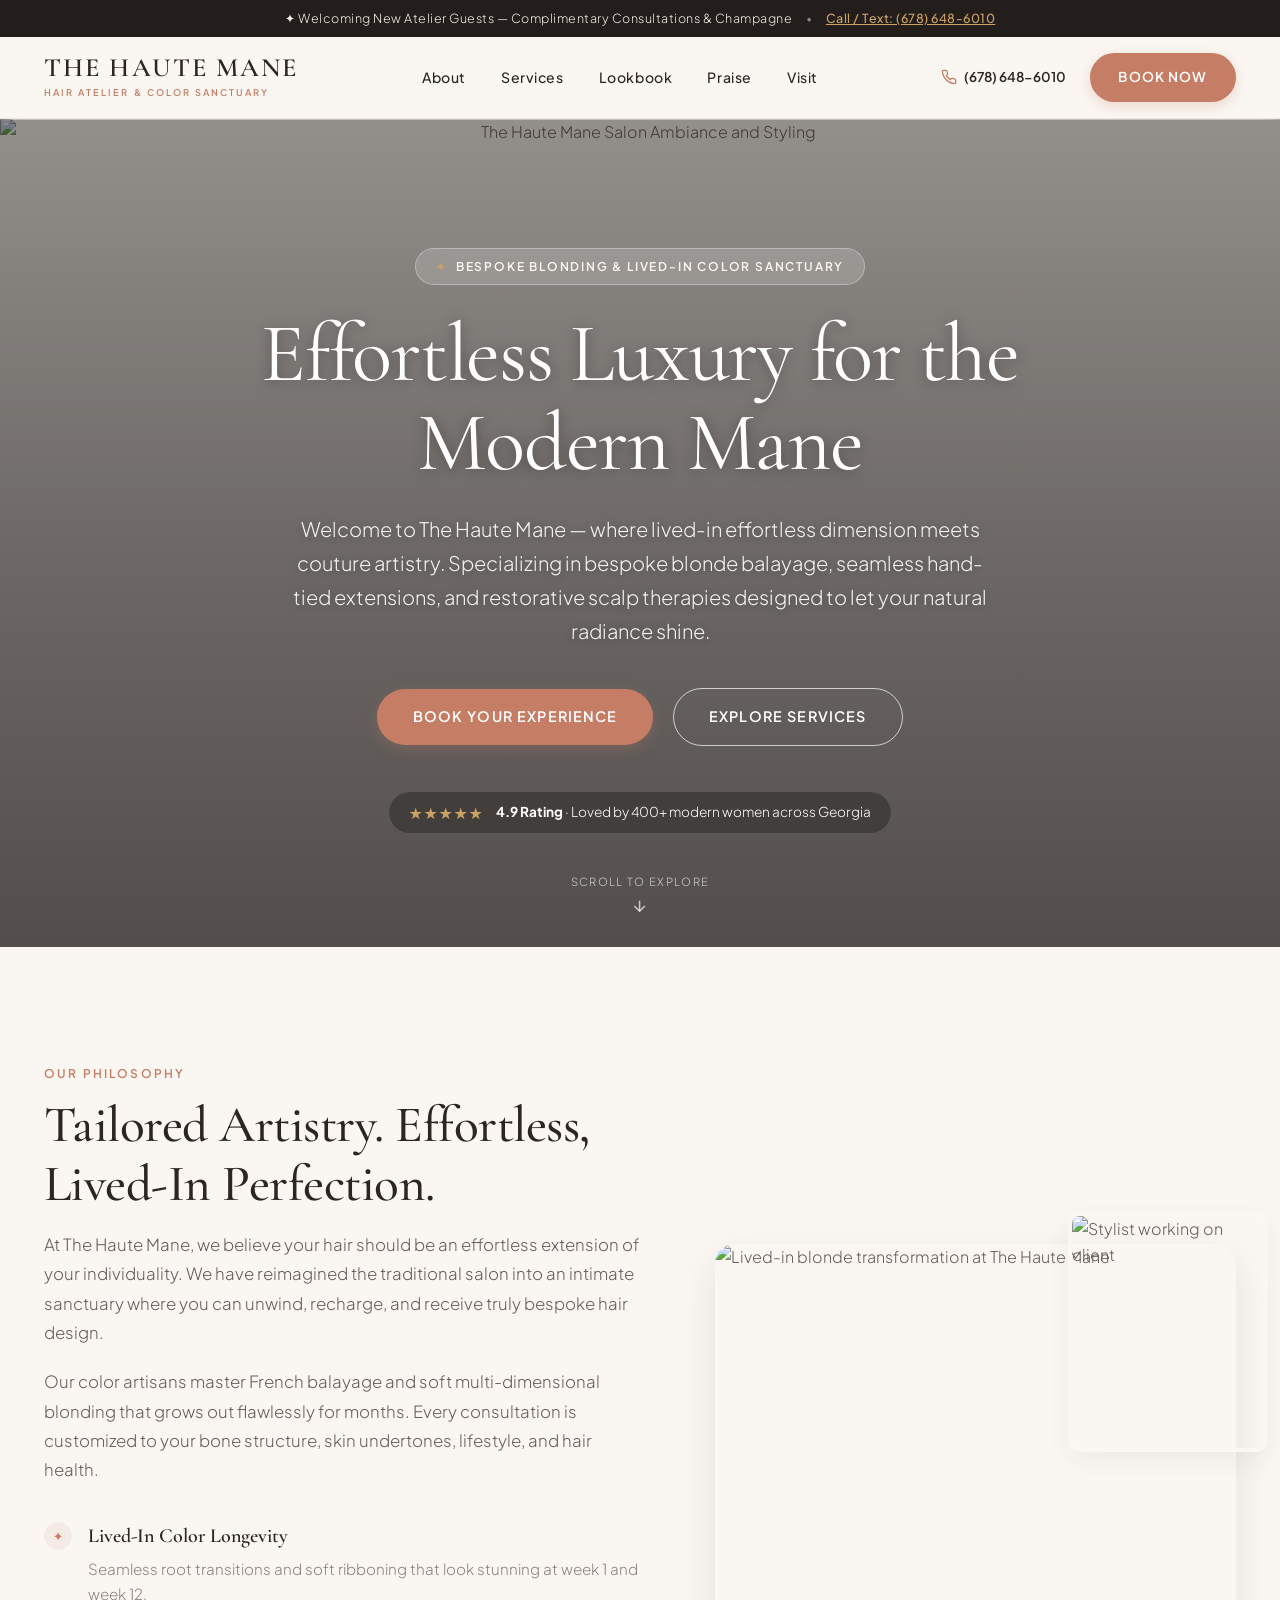
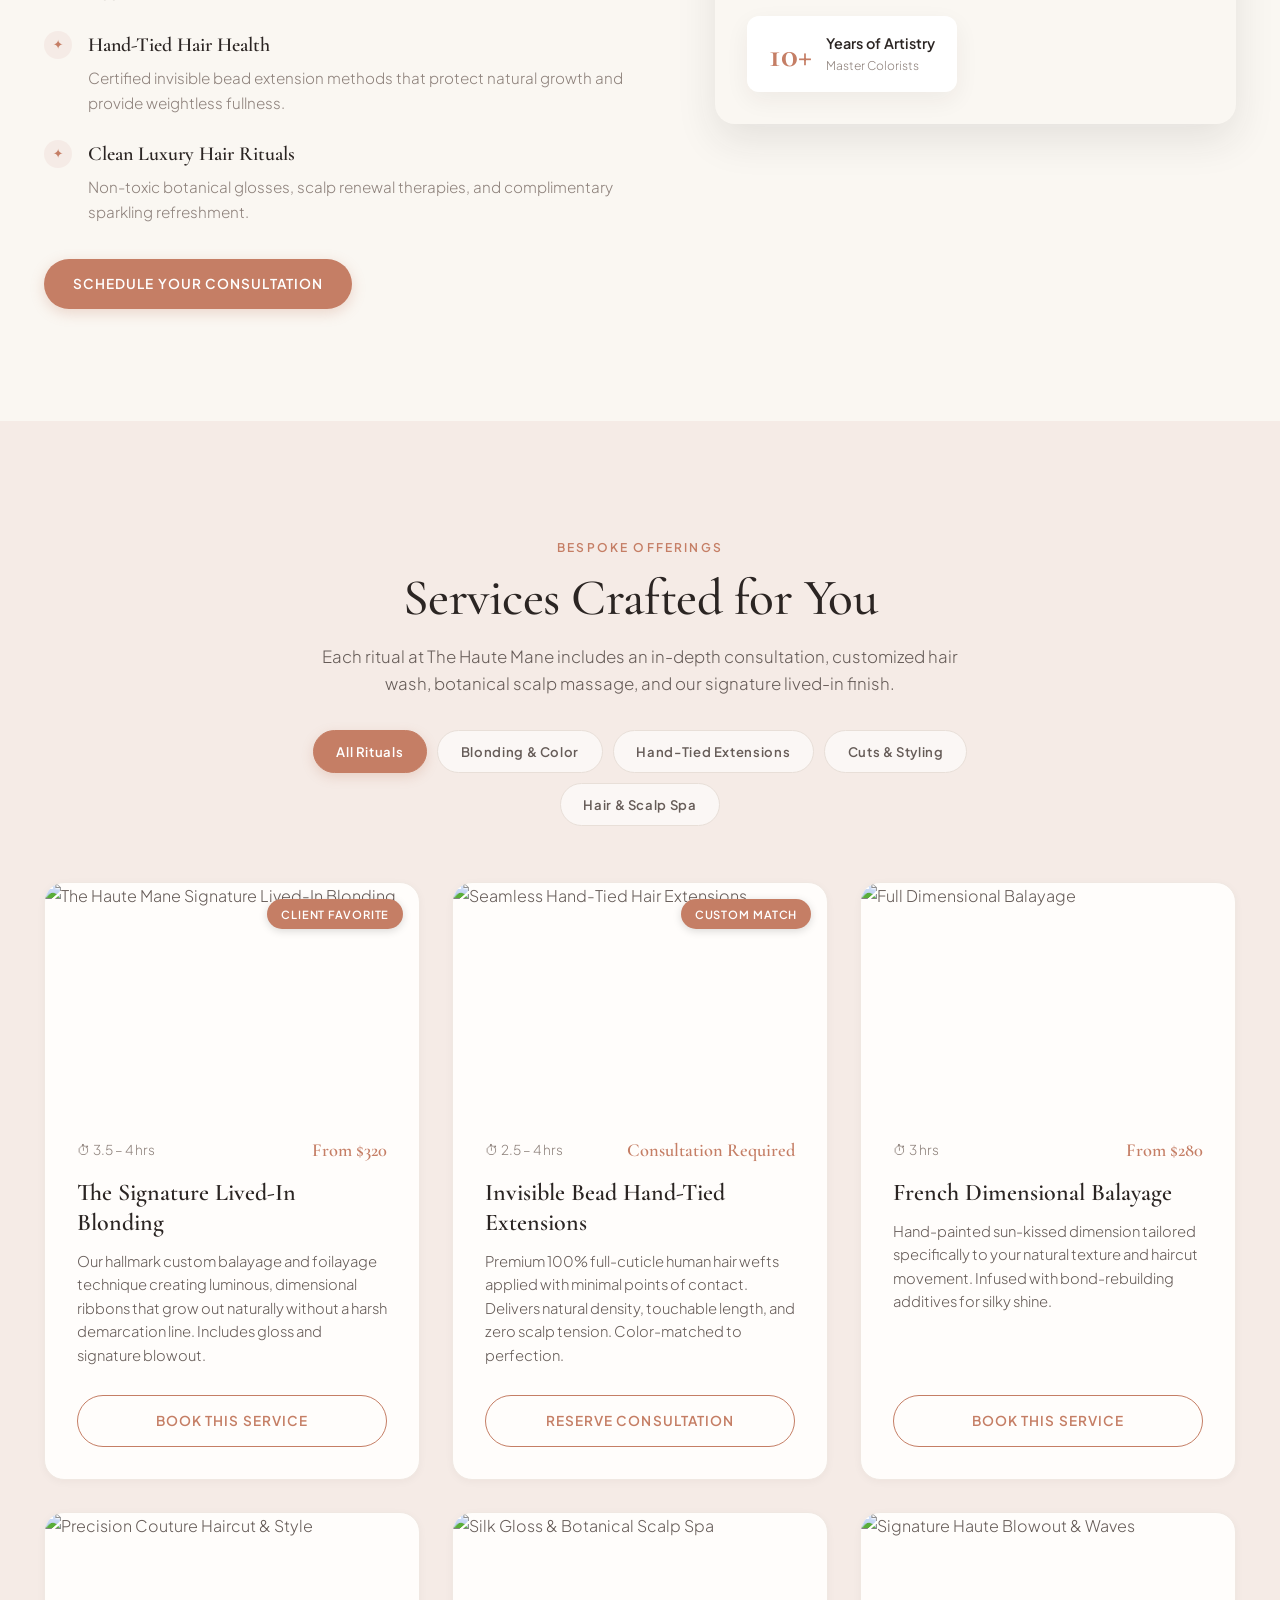
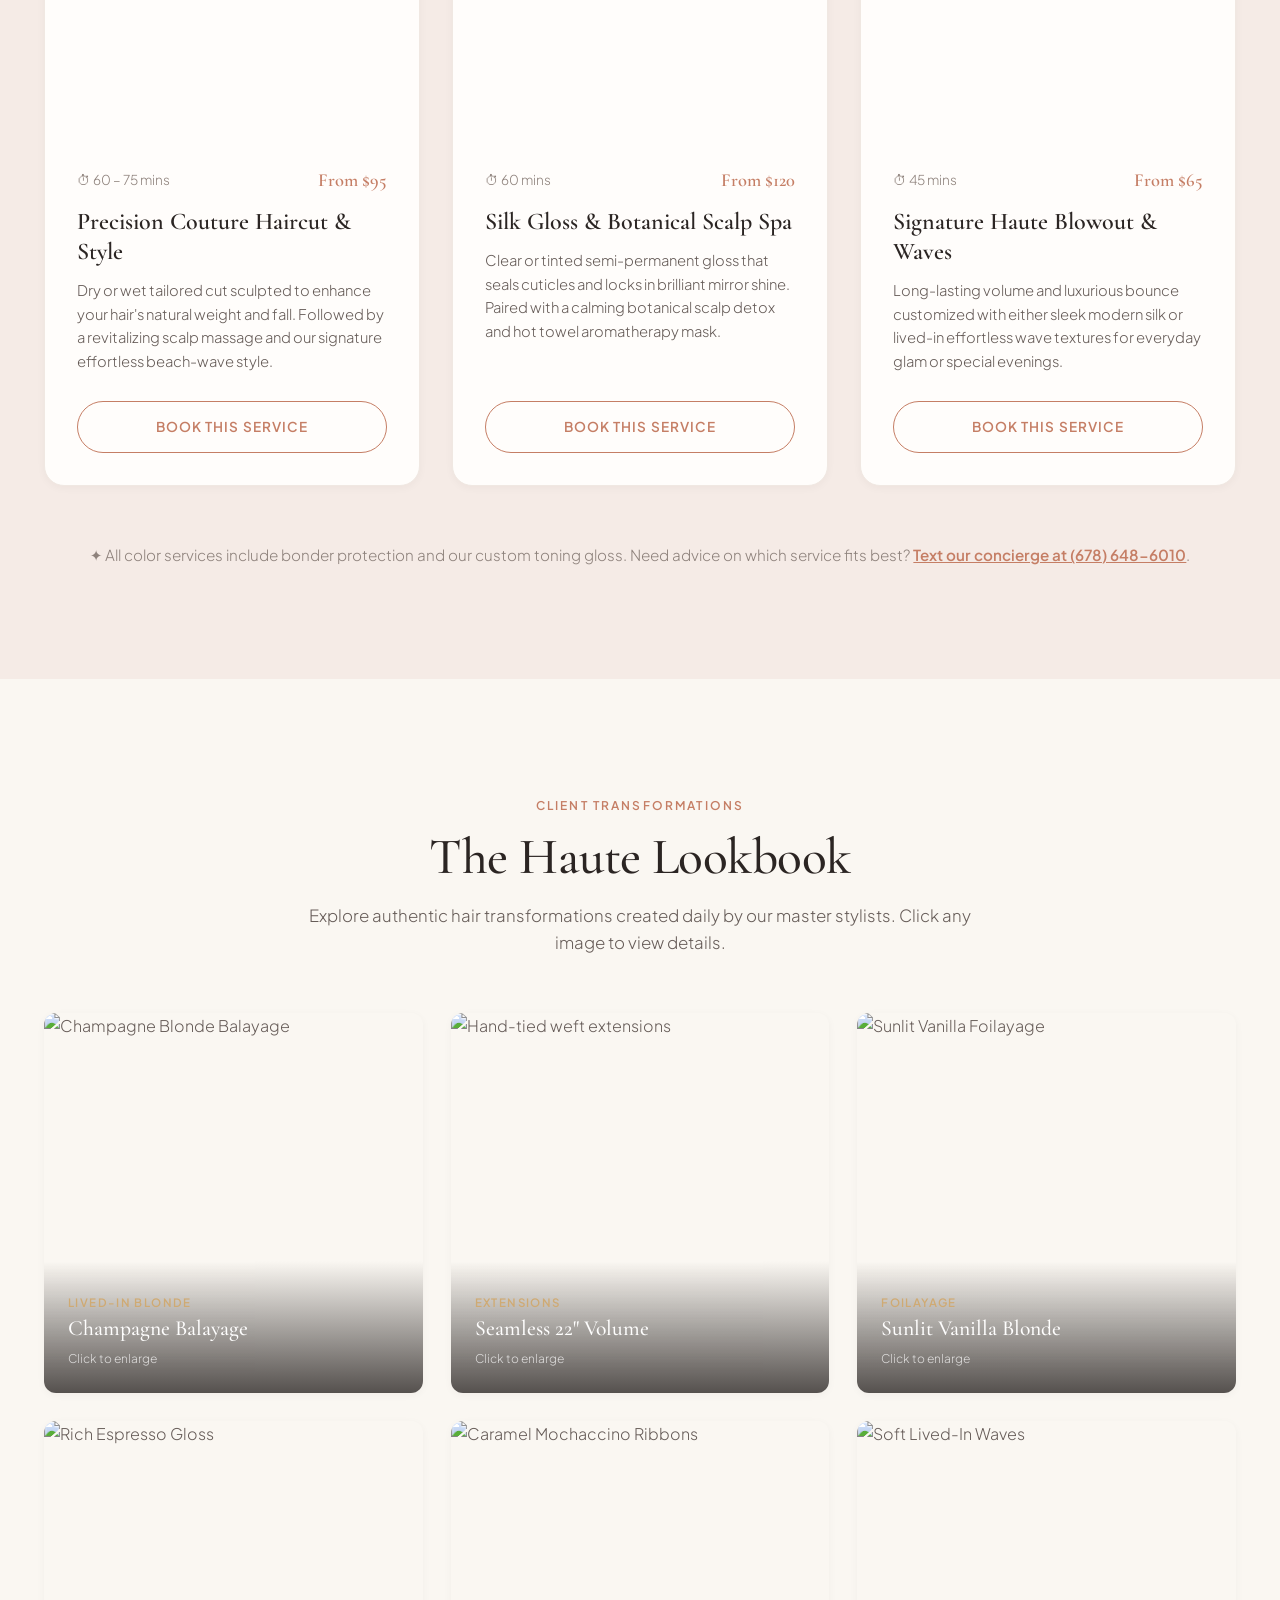
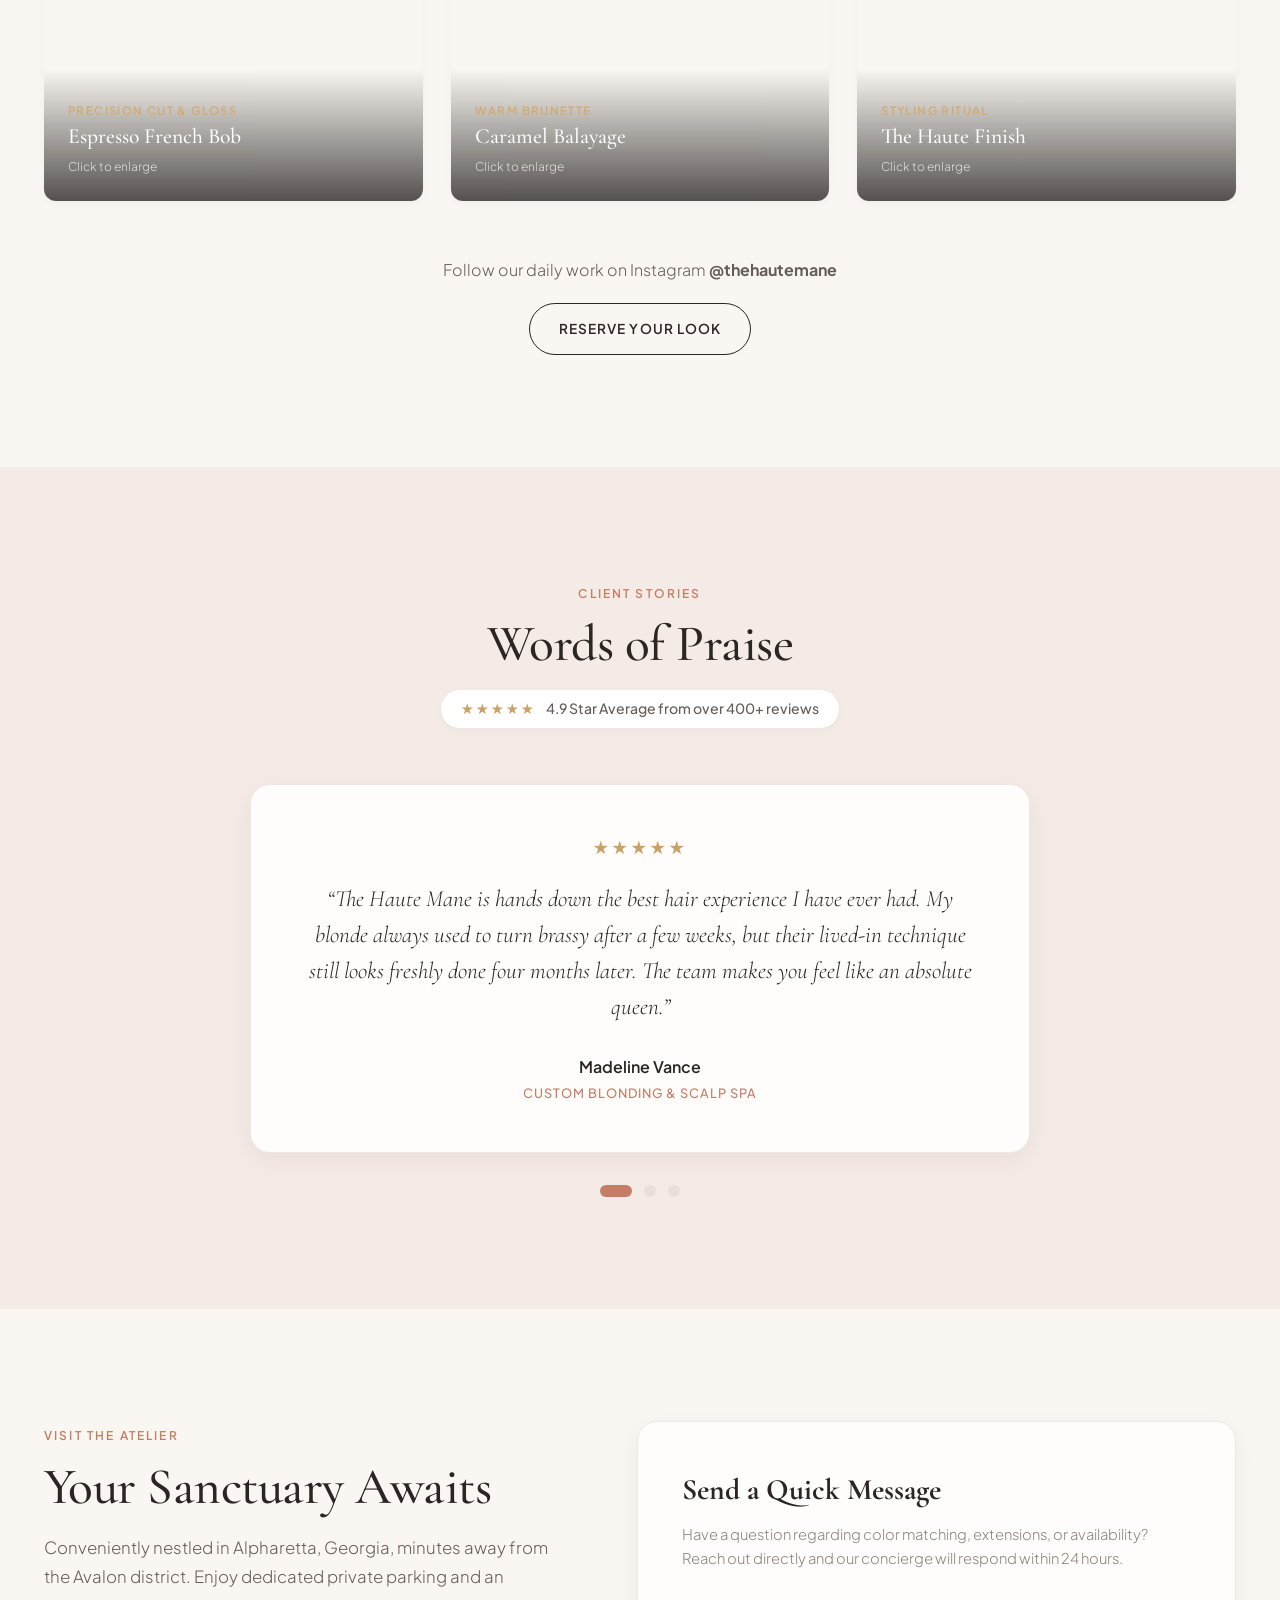
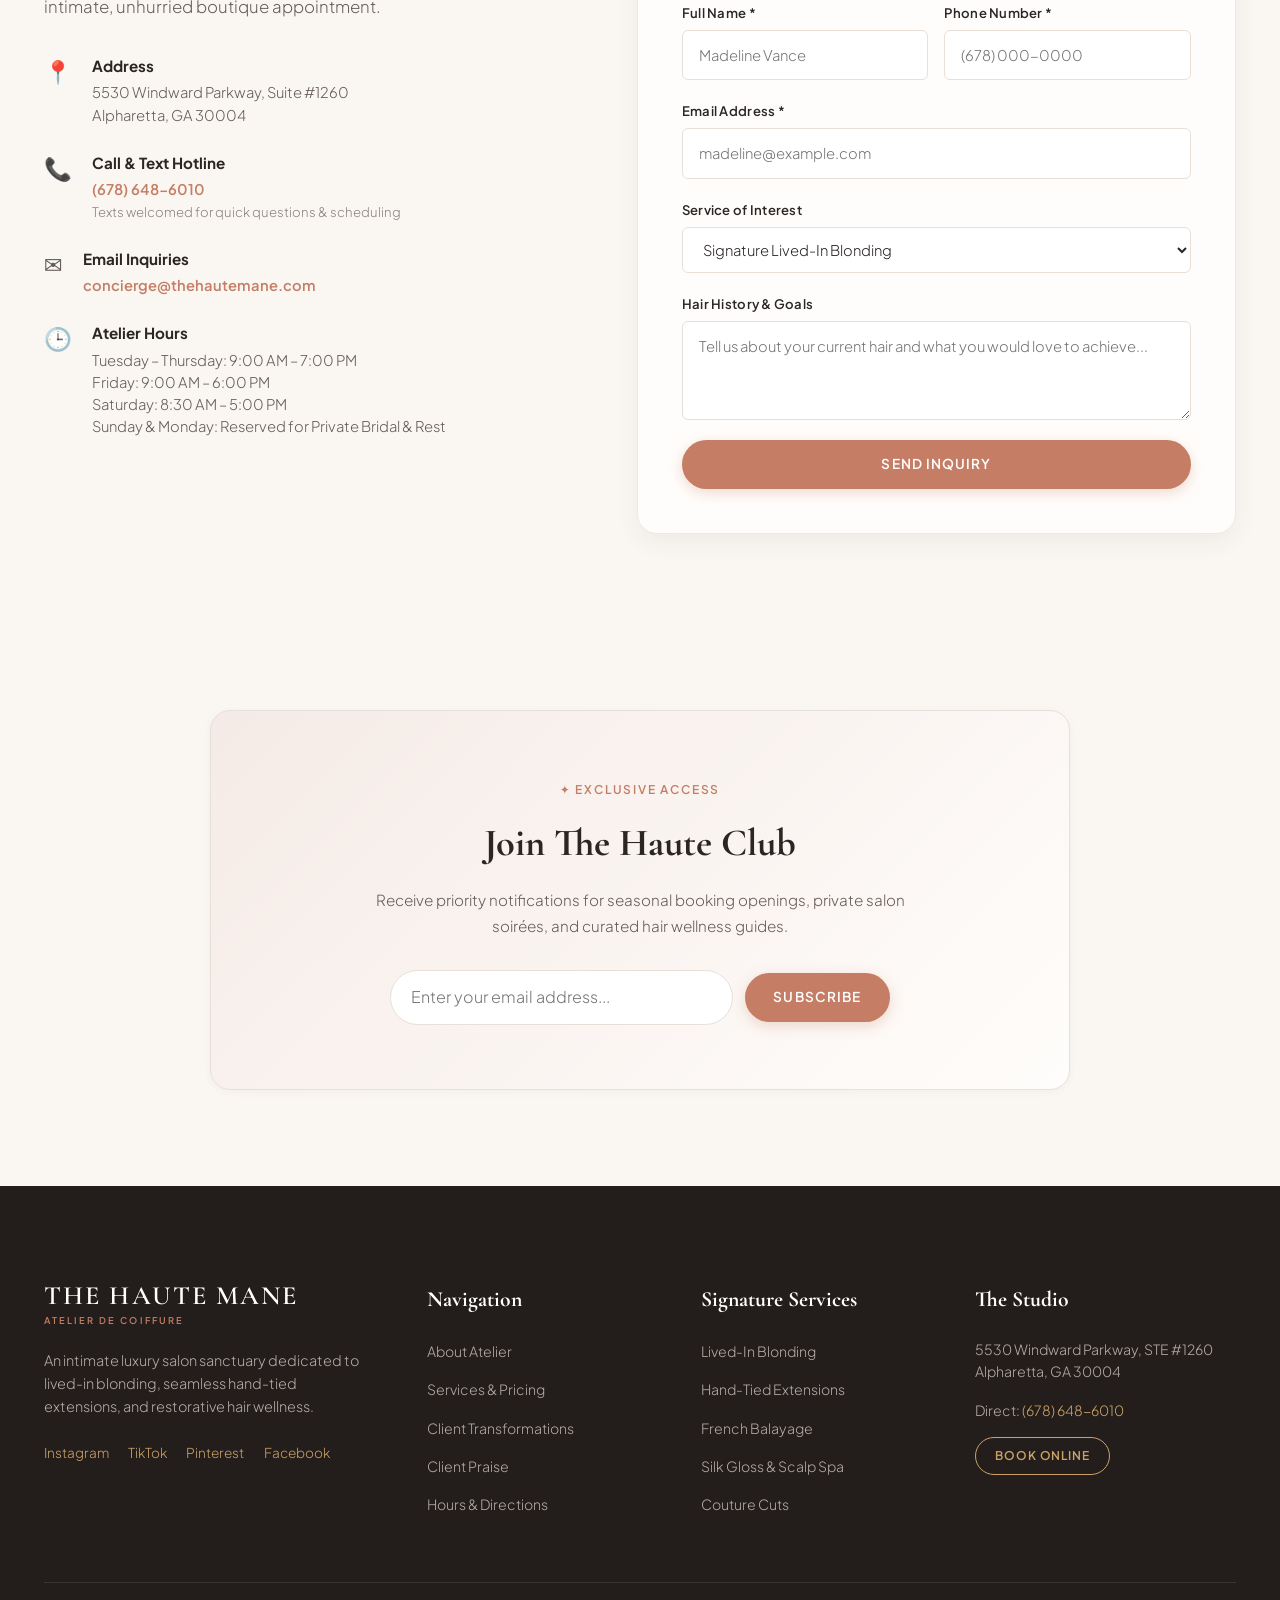
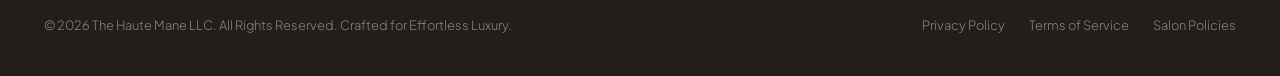
==== commit e5f78d68: "Redesign: Simple easy-to-navigate layout with full-bleed big hero across for The Haute Mane" ====
--- a/index.html
+++ b/index.html
@@ -1,1319 +1,913 @@
 <!DOCTYPE html>
-<html lang="en" data-theme="chic">
+<html lang="en">
 <head>
   <meta charset="UTF-8">
   <meta name="viewport" content="width=device-width, initial-scale=1.0">
-  <title>The Haute Mane | Atelier de Haute Coiffure</title>
-  <meta name="description" content="The Haute Mane is an ultra-luxury hair salon and atelier. Bespoke cuts, master balayage, Japanese head spa rituals, and runway-level hair architecture.">
+  <title>The Haute Mane | Luxury Hair Atelier & Lived-In Color</title>
+  <meta name="description" content="The Haute Mane is a luxury hair sanctuary specializing in bespoke blonding, French balayage, hand-tied hair extensions, and restorative hair wellness rituals.">
+  
+  <!-- Google Fonts: Cormorant Garamond & Plus Jakarta Sans -->
   <link rel="preconnect" href="https://fonts.googleapis.com">
   <link rel="preconnect" href="https://fonts.gstatic.com" crossorigin>
-  <link href="https://fonts.googleapis.com/css2?family=Cormorant+Garamond:ital,wght@0,300;0,400;0,500;0,600;0,700;1,400&family=Plus+Jakarta+Sans:wght@200;300;400;500;600;700&family=Playfair+Display:ital,wght@0,400;0,600;1,400&display=swap" rel="stylesheet">
+  <link href="https://fonts.googleapis.com/css2?family=Cormorant+Garamond:ital,wght@0,400;0,500;0,600;0,700;1,400;1,600&family=Plus+Jakarta+Sans:wght@300;400;500;600;700&display=swap" rel="stylesheet">
+  
   <link rel="stylesheet" href="styles.css">
 </head>
 <body>
 
   <!-- Top Announcement Bar -->
-  <div class="announcement-bar">
-    <div class="announcement-content">
-      <span>✦ Maison de Beauté & Couture Hair Architecture</span>
-      <span class="divider">•</span>
-      <span>Complimentary Champagne & Private Valet for All Atelier Guests</span>
-      <span class="divider">•</span>
-      <a href="#services" class="announcement-link">Reserve Your Bespoke Session →</a>
+  <div class="top-banner">
+    <div class="banner-inner">
+      <span>✦ Welcoming New Atelier Guests — Complimentary Consultations & Champagne</span>
+      <span class="banner-separator">•</span>
+      <a href="tel:6786486010" class="banner-link">Call / Text: (678) 648-6010</a>
     </div>
   </div>
 
-  <!-- Navigation Header -->
-  <header class="site-header" id="header">
-    <div class="nav-container">
+  <!-- Sticky Minimalist Header -->
+  <header class="site-header" id="siteHeader">
+    <div class="header-container">
+      <!-- Brand Logo -->
       <a href="#" class="brand-logo">
         <span class="logo-title">THE HAUTE MANE</span>
-        <span class="logo-subtitle">ATELIER DE COIFFURE</span>
+        <span class="logo-subtitle">HAIR ATELIER & COLOR SANCTUARY</span>
       </a>
 
-      <!-- Desktop Navigation -->
-      <nav class="main-nav">
-        <ul class="nav-links">
-          <li><a href="#mockups" class="nav-link">Design Concepts</a></li>
-          <li><a href="#services" class="nav-link">Rituals & Services</a></li>
-          <li><a href="#artisans" class="nav-link">Artisans</a></li>
-          <li><a href="#transformations" class="nav-link">Transformations</a></li>
+      <!-- Desktop Navigation Links -->
+      <nav class="desktop-nav" aria-label="Main Navigation">
+        <ul class="nav-list">
+          <li><a href="#about" class="nav-link">About</a></li>
+          <li><a href="#services" class="nav-link">Services</a></li>
           <li><a href="#lookbook" class="nav-link">Lookbook</a></li>
-          <li><a href="#praise" class="nav-link">Press</a></li>
-          <li><a href="#atelier" class="nav-link">The Atelier</a></li>
+          <li><a href="#reviews" class="nav-link">Praise</a></li>
+          <li><a href="#contact" class="nav-link">Visit</a></li>
         </ul>
       </nav>
 
-      <!-- Header Actions: Theme Switcher & Booking CTA -->
-      <div class="header-actions">
-        <!-- Theme Switcher Dropdown / Pills -->
-        <div class="theme-selector" title="Select Aesthetic Concept">
-          <button class="theme-btn active" data-theme="chic" id="themeChicBtn">
-            <span class="theme-dot chic-dot"></span>
-            <span class="theme-name">Chic</span>
-          </button>
-          <button class="theme-btn" data-theme="noir" id="themeNoirBtn">
-            <span class="theme-dot noir-dot"></span>
-            <span class="theme-name">Noir</span>
-          </button>
-          <button class="theme-btn" data-theme="botanical" id="themeBotanicalBtn">
-            <span class="theme-dot botanical-dot"></span>
-            <span class="theme-name">Sanctuary</span>
-          </button>
-        </div>
-
-        <button class="btn btn-primary" id="openBookingBtn">
-          <span>Book Appointment</span>
+      <!-- Header CTA & Mobile Trigger -->
+      <div class="header-right">
+        <a href="tel:6786486010" class="header-phone-link">
+          <svg class="phone-icon" viewBox="0 0 24 24" fill="none" stroke="currentColor" stroke-width="2">
+            <path d="M22 16.92v3a2 2 0 0 1-2.18 2 19.79 19.79 0 0 1-8.63-3.07 19.5 19.5 0 0 1-6-6 19.79 19.79 0 0 1-3.07-8.67A2 2 0 0 1 4.11 2h3a2 2 0 0 1 2 1.72 12.84 12.84 0 0 0 .7 2.81 2 2 0 0 1-.45 2.11L8.09 9.91a16 16 0 0 0 6 6l1.27-1.27a2 2 0 0 1 2.11-.45 12.84 12.84 0 0 0 2.81.7A2 2 0 0 1 22 16.92z"></path>
+          </svg>
+          <span>(678) 648-6010</span>
+        </a>
+        <button class="btn btn-primary" id="headerBookBtn">Book Now</button>
+        <button class="mobile-toggle" id="mobileToggle" aria-label="Toggle navigation menu">
+          <span class="hamburger-line"></span>
+          <span class="hamburger-line"></span>
         </button>
-
-        <!-- Mobile Menu Toggle -->
-        <button class="mobile-menu-btn" id="mobileMenuBtn" aria-label="Toggle navigation menu">
-          <span class="bar"></span>
-          <span class="bar"></span>
-        </button>
-      </div>
-    </div>
-
-    <!-- Mobile Drawer Navigation -->
-    <div class="mobile-drawer" id="mobileDrawer">
-      <ul class="mobile-nav-links">
-        <li><a href="#services" class="mobile-nav-link">Rituals & Services</a></li>
-        <li><a href="#artisans" class="mobile-nav-link">Artisans & Stylists</a></li>
-        <li><a href="#transformations" class="mobile-nav-link">Transformations</a></li>
-        <li><a href="#lookbook" class="mobile-nav-link">Lookbook</a></li>
-        <li><a href="#praise" class="mobile-nav-link">Press & Praise</a></li>
-        <li><a href="#atelier" class="mobile-nav-link">The Atelier</a></li>
-      </ul>
-      <div class="mobile-drawer-actions">
-        <div class="mobile-theme-text">Choose Atmosphere:</div>
-        <div class="theme-selector-mobile">
-          <button class="theme-btn active" data-theme="chic">Chic Ivory</button>
-          <button class="theme-btn" data-theme="noir">Midnight Noir</button>
-          <button class="theme-btn" data-theme="botanical">Botanical</button>
-        </div>
-        <button class="btn btn-primary full-width" id="mobileBookBtn">Book Appointment</button>
       </div>
     </div>
   </header>
 
+  <!-- Mobile Menu Drawer -->
+  <div class="mobile-drawer" id="mobileDrawer">
+    <div class="mobile-drawer-content">
+      <ul class="mobile-nav-list">
+        <li><a href="#about" class="mobile-nav-link">About The Atelier</a></li>
+        <li><a href="#services" class="mobile-nav-link">Services & Pricing</a></li>
+        <li><a href="#lookbook" class="mobile-nav-link">Lookbook Gallery</a></li>
+        <li><a href="#reviews" class="mobile-nav-link">Client Reviews</a></li>
+        <li><a href="#contact" class="mobile-nav-link">Location & Hours</a></li>
+      </ul>
+
+      <div class="mobile-drawer-bottom">
+        <div class="mobile-contact-card">
+          <p class="mobile-contact-title">The Haute Mane Atelier</p>
+          <p class="mobile-contact-desc">5530 Windward Parkway, STE #1260<br>Alpharetta, GA 30004</p>
+          <a href="tel:6786486010" class="mobile-phone-btn">Call / Text: (678) 648-6010</a>
+        </div>
+        <button class="btn btn-primary full-width" id="mobileBookBtn">Book Your Appointment</button>
+      </div>
+    </div>
+  </div>
+
   <main>
-    <!-- Hero Section -->
-    <section class="hero-section">
-      <div class="hero-backdrop">
+    <!-- BIG HERO SECTION ACROSS THE TOP -->
+    <section class="hero-across" id="hero">
+      <div class="hero-bg-container">
+        <img src="https://images.unsplash.com/photo-1560066984-138dadb4c035?auto=format&fit=crop&w=2200&q=85" 
+             alt="The Haute Mane Salon Ambiance and Styling" 
+             class="hero-bg-image" />
         <div class="hero-overlay"></div>
-        <img src="https://images.unsplash.com/photo-1560066984-138dadb4c035?q=80&w=2074&auto=format&fit=crop" alt="The Haute Mane Luxury Hair Atelier" class="hero-bg-img">
-      </div>
-      <div class="container hero-container">
-        <div class="hero-content">
-          <div class="hero-badge">
-            <span class="badge-sparkle">✦</span>
-            <span>Parisian Elegance • Bespoke Artistry</span>
-          </div>
-          <h1 class="hero-headline">
-            Couture Hair <br>
-            <span class="italic-serif">Architecture</span>
-          </h1>
-          <p class="hero-subtext">
-            Where bespoke hair craft meets architectural mastery. An elevated sanctuary dedicated to dimensional French balayage, precision sculpting, and restorative botanical hair alchemy.
-          </p>
-          <div class="hero-cta-group">
-            <button class="btn btn-primary btn-lg" id="heroBookingBtn">
-              <span>Reserve Your Suite</span>
-              <svg width="18" height="18" viewBox="0 0 24 24" fill="none" stroke="currentColor" stroke-width="2"><path d="M5 12h14M12 5l7 7-7 7"/></svg>
-            </button>
-            <a href="#services" class="btn btn-outline btn-lg">
-              <span>Discover Rituals</span>
-            </a>
-          </div>
-
-          <!-- Hero Trust Metrics -->
-          <div class="hero-metrics">
-            <div class="metric-item">
-              <span class="metric-number">Top 10</span>
-              <span class="metric-label">Vogue Salon Guide</span>
-            </div>
-            <div class="metric-divider"></div>
-            <div class="metric-item">
-              <span class="metric-number">100%</span>
-              <span class="metric-label">Organic Botanical Care</span>
-            </div>
-            <div class="metric-divider"></div>
-            <div class="metric-item">
-              <span class="metric-number">Private</span>
-              <span class="metric-label">VIP Dressing Suites</span>
-            </div>
-          </div>
-        </div>
-
-        <!-- Hero Floating Card -->
-        <div class="hero-visual-card">
-          <div class="card-inner">
-            <img src="https://images.unsplash.com/photo-1522337360788-8b13dee7a37e?q=80&w=900&auto=format&fit=crop" alt="Sculpted Haute Coiffure" class="card-feature-img">
-            <div class="card-caption">
-              <span class="tag">Signature Collection</span>
-              <h4>Lived-In Caramel Balayage</h4>
-              <p>Hand-painted micro-tones with organic bond-building botanical glaze.</p>
-              <a href="#lookbook" class="card-link">View in Lookbook →</a>
-            </div>
-          </div>
-        </div>
-      </div>
+      </div>
+
+      <div class="hero-content">
+        <div class="hero-tagline-pill">
+          <span class="pill-sparkle">✦</span>
+          <span>BESPOKE BLONDING & LIVED-IN COLOR SANCTUARY</span>
+        </div>
+
+        <h1 class="hero-title">Effortless Luxury for the Modern Mane</h1>
+
+        <p class="hero-description">
+          Welcome to The Haute Mane — where lived-in effortless dimension meets couture artistry. Specializing in bespoke blonde balayage, seamless hand-tied extensions, and restorative scalp therapies designed to let your natural radiance shine.
+        </p>
+
+        <div class="hero-cta-group">
+          <button class="btn btn-primary btn-large" id="heroBookBtn">Book Your Experience</button>
+          <a href="#services" class="btn btn-secondary btn-large">Explore Services</a>
+        </div>
+
+        <!-- Social Proof Reassurance Badge -->
+        <div class="hero-social-proof">
+          <div class="social-proof-stars">★★★★★</div>
+          <div class="social-proof-text">
+            <strong>4.9 Rating</strong> · Loved by 400+ modern women across Georgia
+          </div>
+        </div>
+      </div>
+
+      <!-- Scroll Indicator -->
+      <a href="#about" class="hero-scroll-cue" aria-label="Scroll to About section">
+        <span>Scroll to Explore</span>
+        <svg class="scroll-arrow" viewBox="0 0 24 24" fill="none" stroke="currentColor" stroke-width="2">
+          <line x1="12" y1="5" x2="12" y2="19"></line>
+          <polyline points="19 12 12 19 5 12"></polyline>
+        </svg>
+      </a>
     </section>
 
-    <!-- Quick Floating Concierge Bar -->
-    <section class="concierge-bar-section">
-      <div class="container">
-        <div class="concierge-bar">
-          <div class="concierge-field">
-            <label><span class="icon">✂</span> Service Category</label>
-            <select id="quickServiceSelect">
-              <option value="French Editorial Balayage">French Balayage & Color</option>
-              <option value="Couture Hair Architecture Cut">Couture Cut & Restyle</option>
-              <option value="Japanese Head Spa & Scalp Detox">Japanese Head Spa & Caviar</option>
-              <option value="Invisible Genius Weft Extensions">Bespoke Seamless Extensions</option>
-              <option value="Atelier Bridal Suite Experience">Private Bridal Suite</option>
-            </select>
-          </div>
-          <div class="concierge-divider"></div>
-          <div class="concierge-field">
-            <label><span class="icon">★</span> Master Artisan</label>
-            <select id="quickStylistSelect">
-              <option value="First Available Master">First Available Master Artist</option>
-              <option value="Camille Laurent (Creative Director)">Camille Laurent — Creative Director</option>
-              <option value="Sébastien Moreau (Master Colorist)">Sébastien Moreau — Master Colorist</option>
-              <option value="Elena Rostova (Extension Virtuoso)">Elena Rostova — Extension Virtuoso</option>
-              <option value="Julian Vance (Head Spa Specialist)">Julian Vance — Scalp & Ritual Specialist</option>
-            </select>
-          </div>
-          <div class="concierge-divider"></div>
-          <div class="concierge-field">
-            <label><span class="icon">📅</span> Preferred Date</label>
-            <input type="date" id="quickDatePicker">
-          </div>
-          <div class="concierge-action">
-            <button class="btn btn-primary" id="quickReserveBtn">
-              <span>Check Availability</span>
-            </button>
-          </div>
-        </div>
-      </div>
-    </section>
-
-    <!-- 3 Design Concepts & Mockups Showcase Section -->
-    <section class="mockups-showcase-section" id="mockups">
-      <div class="container">
-        <div class="section-header text-center">
-          <span class="section-eyebrow">Design Explorations & Mockups</span>
-          <h2 class="section-title">Three Tailored Brand Concepts</h2>
-          <p class="section-description">
-            Explore three distinct visual directions designed for The Haute Mane. Switch atmospheres instantly to experience the live website rendered in each design vision.
-          </p>
-        </div>
-
-        <div class="mockups-grid">
-          <!-- Concept 1 -->
-          <div class="mockup-card" data-concept="chic">
-            <div class="mockup-image-frame">
-              <img src="assets/mockup_concept_1_chic.jpg" alt="Concept 1: Modern Parisian Chic" class="mockup-img">
-              <div class="mockup-overlay-pill">Concept 01 • Parisian Chic</div>
-            </div>
-            <div class="mockup-card-body">
-              <div class="mockup-palette">
-                <span class="swatch" style="background:#FAF8F5;" title="Ivory Cream"></span>
-                <span class="swatch" style="background:#181716;" title="Deep Charcoal"></span>
-                <span class="swatch" style="background:#C29B38;" title="Champagne Gold"></span>
-              </div>
-              <h3>Modern Parisian Chic</h3>
-              <p>Crisp editorial ivory, warm cream, high-fashion serif typography, and balanced runway minimalism.</p>
-              <div class="mockup-actions">
-                <button class="btn btn-outline full-width switch-theme-action" data-theme="chic">
-                  <span>Activate Chic Ivory Mode</span>
-                </button>
-                <a href="concept-chic.html" class="btn btn-primary full-width" style="margin-top: 0.5rem;" target="_blank">
-                  <span>Open Client Page ↗</span>
-                </a>
-              </div>
-            </div>
-          </div>
-
-          <!-- Concept 2 -->
-          <div class="mockup-card" data-concept="botanical">
-            <div class="mockup-image-frame">
-              <img src="assets/mockup_concept_2_botanical.jpg" alt="Concept 2: Organic Botanical Sanctuary" class="mockup-img">
-              <div class="mockup-overlay-pill">Concept 02 • Botanical Sanctuary</div>
-            </div>
-            <div class="mockup-card-body">
-              <div class="mockup-palette">
-                <span class="swatch" style="background:#F4F1EA;" title="Travertine Stone"></span>
-                <span class="swatch" style="background:#4C6551;" title="Eucalyptus Sage"></span>
-                <span class="swatch" style="background:#EBE5DB;" title="Warm Cashmere"></span>
-              </div>
-              <h3>Organic Botanical Sanctuary</h3>
-              <p>Travertine stone textures, muted sage green, sunlit holistic sanctuary atmosphere, and clean beauty rituals.</p>
-              <div class="mockup-actions">
-                <button class="btn btn-outline full-width switch-theme-action" data-theme="botanical">
-                  <span>Activate Sanctuary Mode</span>
-                </button>
-                <a href="concept-botanical.html" class="btn btn-primary full-width" style="margin-top: 0.5rem;" target="_blank">
-                  <span>Open Client Page ↗</span>
-                </a>
-              </div>
-            </div>
-          </div>
-
-          <!-- Concept 3 -->
-          <div class="mockup-card" data-concept="noir">
-            <div class="mockup-image-frame">
-              <img src="assets/mockup_concept_3_noir.jpg" alt="Concept 3: Midnight Noir & Gilded Opulence" class="mockup-img">
-              <div class="mockup-overlay-pill">Concept 03 • Midnight Noir</div>
-            </div>
-            <div class="mockup-card-body">
-              <div class="mockup-palette">
-                <span class="swatch" style="background:#0C0C0E;" title="Obsidian Black"></span>
-                <span class="swatch" style="background:#D6A848;" title="Brushed Liquid Gold"></span>
-                <span class="swatch" style="background:#1B1B22;" title="Espresso Velvet"></span>
-              </div>
-              <h3>Midnight Noir & Gilded Opulence</h3>
-              <p>Dramatic obsidian dark mode, brushed liquid gold highlights, VIP lounge allure, and couture night lighting.</p>
-              <div class="mockup-actions">
-                <button class="btn btn-outline full-width switch-theme-action" data-theme="noir">
-                  <span>Activate Midnight Noir Mode</span>
-                </button>
-                <a href="concept-noir.html" class="btn btn-primary full-width" style="margin-top: 0.5rem;" target="_blank">
-                  <span>Open Client Page ↗</span>
-                </a>
-              </div>
-            </div>
-          </div>
-        </div>
-      </div>
-    </section>
-
-    <!-- Salon Philosophy / Atelier Narrative -->
-    <section class="philosophy-section" id="philosophy">
-      <div class="container">
-        <div class="philosophy-grid">
-          <div class="philosophy-image-wrap">
-            <div class="image-accent-border"></div>
-            <img src="https://images.unsplash.com/photo-1595476108010-b4d1f102b1b1?q=80&w=1200&auto=format&fit=crop" alt="The Haute Mane Luxury Styling Stations" class="philosophy-img">
-            <div class="floating-badge">
-              <span class="crest">⚜</span>
-              <span class="crest-text">Parisian Heritage • Modern Precision</span>
-            </div>
-          </div>
-          <div class="philosophy-text-wrap">
-            <span class="section-eyebrow">The Atelier Philosophy</span>
-            <h2 class="section-title">A Sanctuary Where Hair Becomes Living Art</h2>
-            <p class="section-lead">
-              Founded on the belief that hair is your most intimate couture statement, The Haute Mane reinvents salon culture as an unhurried, private luxury sanctuary.
+    <!-- BRAND STORY & PHILOSOPHY -->
+    <section class="about-section" id="about">
+      <div class="section-container">
+        <div class="about-grid">
+          <!-- Story Text Content -->
+          <div class="about-text-column">
+            <span class="section-eyebrow">OUR PHILOSOPHY</span>
+            <h2 class="section-heading">Tailored Artistry. Effortless, Lived-In Perfection.</h2>
+            <p class="section-body">
+              At The Haute Mane, we believe your hair should be an effortless extension of your individuality. We have reimagined the traditional salon into an intimate sanctuary where you can unwind, recharge, and receive truly bespoke hair design.
             </p>
             <p class="section-body">
-              Every guest is welcomed into an acoustically tranquil suite with chilled vintage champagne, artisanal teas, and a thorough face-mapping consultation. We marry old-world French coiffure techniques with cutting-edge scalp longevity science and clean biodynamic formulas.
+              Our color artisans master French balayage and soft multi-dimensional blonding that grows out flawlessly for months. Every consultation is customized to your bone structure, skin undertones, lifestyle, and hair health.
             </p>
-            <div class="philosophy-features">
-              <div class="feature-box">
-                <span class="feature-icon">🌿</span>
-                <div class="feature-content">
-                  <h5>Biodynamic & Cruelty-Free</h5>
-                  <p>Rare French cold-pressed botanicals, vegan peptides, and zero harsh ammonia.</p>
-                </div>
-              </div>
-              <div class="feature-box">
-                <span class="feature-icon">🥂</span>
-                <div class="feature-content">
-                  <h5>Private VIP Dressing Suites</h5>
-                  <p>Individual styling alcoves tailored for complete discretion, privacy, and serenity.</p>
-                </div>
-              </div>
-              <div class="feature-box">
-                <span class="feature-icon">✨</span>
-                <div class="feature-content">
-                  <h5>Microscopic Hair Analysis</h5>
-                  <p>Diagnostic scalp imaging and porosity analysis prior to every chemical service.</p>
-                </div>
-              </div>
+
+            <div class="philosophy-highlights">
+              <div class="highlight-item">
+                <div class="highlight-icon">✦</div>
+                <div class="highlight-details">
+                  <h4>Lived-In Color Longevity</h4>
+                  <p>Seamless root transitions and soft ribboning that look stunning at week 1 and week 12.</p>
+                </div>
+              </div>
+              <div class="highlight-item">
+                <div class="highlight-icon">✦</div>
+                <div class="highlight-details">
+                  <h4>Hand-Tied Hair Health</h4>
+                  <p>Certified invisible bead extension methods that protect natural growth and provide weightless fullness.</p>
+                </div>
+              </div>
+              <div class="highlight-item">
+                <div class="highlight-icon">✦</div>
+                <div class="highlight-details">
+                  <h4>Clean Luxury Hair Rituals</h4>
+                  <p>Non-toxic botanical glosses, scalp renewal therapies, and complimentary sparkling refreshment.</p>
+                </div>
+              </div>
+            </div>
+
+            <div class="about-action">
+              <button class="btn btn-primary" id="aboutBookBtn">Schedule Your Consultation</button>
+            </div>
+          </div>
+
+          <!-- Story Image Showcase -->
+          <div class="about-visual-column">
+            <div class="visual-card-primary">
+              <img src="https://images.unsplash.com/photo-1522337360788-8b13dee7a37e?auto=format&fit=crop&w=1000&q=80" 
+                   alt="Lived-in blonde transformation at The Haute Mane" 
+                   class="about-img-main" />
+              <div class="floating-experience-pill">
+                <span class="pill-big-number">10+</span>
+                <div class="pill-meta">
+                  <span class="pill-meta-bold">Years of Artistry</span>
+                  <span class="pill-meta-sub">Master Colorists</span>
+                </div>
+              </div>
+            </div>
+            <div class="visual-card-secondary">
+              <img src="https://images.unsplash.com/photo-1580618672591-eb180b1a973f?auto=format&fit=crop&w=700&q=80" 
+                   alt="Stylist working on client" 
+                   class="about-img-secondary" />
             </div>
           </div>
         </div>
       </div>
     </section>
 
-    <!-- Bespoke Services & Rituals Menu -->
+    <!-- CORE SERVICES MENU -->
     <section class="services-section" id="services">
-      <div class="container">
-        <div class="section-header text-center">
-          <span class="section-eyebrow">Bespoke Offerings</span>
-          <h2 class="section-title">The Treatment & Color Menu</h2>
-          <p class="section-description">
-            Each ritual includes an in-depth cranial analysis, sensory shampoo treatment under ambient candlelight, and custom blow-dry finish.
+      <div class="section-container">
+        <div class="section-header-center">
+          <span class="section-eyebrow">BESPOKE OFFERINGS</span>
+          <h2 class="section-heading">Services Crafted for You</h2>
+          <p class="section-subtext">
+            Each ritual at The Haute Mane includes an in-depth consultation, customized hair wash, botanical scalp massage, and our signature lived-in finish.
           </p>
-        </div>
-
-        <!-- Service Category Tabs -->
-        <div class="service-tabs">
-          <button class="service-tab-btn active" data-category="color">Color & Balayage</button>
-          <button class="service-tab-btn" data-category="cut">Couture Cuts</button>
-          <button class="service-tab-btn" data-category="spa">Head Spa & Wellness</button>
-          <button class="service-tab-btn" data-category="extensions">Extensions & Bridal</button>
-        </div>
-
-        <!-- Service Cards Grid -->
+          
+          <!-- Filter Tabs -->
+          <div class="filter-pills" id="servicesFilter">
+            <button class="filter-pill active" data-filter="all">All Rituals</button>
+            <button class="filter-pill" data-filter="blonding">Blonding & Color</button>
+            <button class="filter-pill" data-filter="extensions">Hand-Tied Extensions</button>
+            <button class="filter-pill" data-filter="cutting">Cuts & Styling</button>
+            <button class="filter-pill" data-filter="treatments">Hair & Scalp Spa</button>
+          </div>
+        </div>
+
+        <!-- Services Cards Grid -->
         <div class="services-grid" id="servicesGrid">
-          <div class="service-card" data-category="color">
-            <div class="service-card-header">
-              <div class="service-title-group">
-                <span class="service-tag">Signature Haute</span>
-                <h3>French Editorial Balayage</h3>
-              </div>
-              <div class="service-price-block">
-                <span class="price-from">From</span>
-                <span class="service-price">$380</span>
-              </div>
-            </div>
-            <p class="service-description">
-              Hand-painted dimensional ribbons tailored to your bone structure and skin undertones. Includes custom root shadow, gloss glaze, and Olaplex bond reconstruction.
+          
+          <!-- Service Card 1 -->
+          <div class="service-card" data-category="blonding">
+            <div class="service-card-image">
+              <img src="https://images.unsplash.com/photo-1522337360788-8b13dee7a37e?auto=format&fit=crop&w=700&q=80" alt="The Haute Mane Signature Lived-In Blonding">
+              <span class="service-badge">Client Favorite</span>
+            </div>
+            <div class="service-card-body">
+              <div class="service-meta-top">
+                <span class="service-duration">⏱ 3.5 – 4 hrs</span>
+                <span class="service-price">From $320</span>
+              </div>
+              <h3 class="service-title">The Signature Lived-In Blonding</h3>
+              <p class="service-description">
+                Our hallmark custom balayage and foilayage technique creating luminous, dimensional ribbons that grow out naturally without a harsh demarcation line. Includes gloss and signature blowout.
+              </p>
+              <button class="btn btn-outline-terracotta service-book-btn" data-service="The Signature Lived-In Blonding">Book This Service</button>
+            </div>
+          </div>
+
+          <!-- Service Card 2 -->
+          <div class="service-card" data-category="extensions">
+            <div class="service-card-image">
+              <img src="https://images.unsplash.com/photo-1519699047748-de8e457a634e?auto=format&fit=crop&w=700&q=80" alt="Seamless Hand-Tied Hair Extensions">
+              <span class="service-badge">Custom Match</span>
+            </div>
+            <div class="service-card-body">
+              <div class="service-meta-top">
+                <span class="service-duration">⏱ 2.5 – 4 hrs</span>
+                <span class="service-price">Consultation Required</span>
+              </div>
+              <h3 class="service-title">Invisible Bead Hand-Tied Extensions</h3>
+              <p class="service-description">
+                Premium 100% full-cuticle human hair wefts applied with minimal points of contact. Delivers natural density, touchable length, and zero scalp tension. Color-matched to perfection.
+              </p>
+              <button class="btn btn-outline-terracotta service-book-btn" data-service="Invisible Bead Hand-Tied Extensions">Reserve Consultation</button>
+            </div>
+          </div>
+
+          <!-- Service Card 3 -->
+          <div class="service-card" data-category="blonding">
+            <div class="service-card-image">
+              <img src="https://images.unsplash.com/photo-1492106087820-71f1a00d2b11?auto=format&fit=crop&w=700&q=80" alt="Full Dimensional Balayage">
+            </div>
+            <div class="service-card-body">
+              <div class="service-meta-top">
+                <span class="service-duration">⏱ 3 hrs</span>
+                <span class="service-price">From $280</span>
+              </div>
+              <h3 class="service-title">French Dimensional Balayage</h3>
+              <p class="service-description">
+                Hand-painted sun-kissed dimension tailored specifically to your natural texture and haircut movement. Infused with bond-rebuilding additives for silky shine.
+              </p>
+              <button class="btn btn-outline-terracotta service-book-btn" data-service="French Dimensional Balayage">Book This Service</button>
+            </div>
+          </div>
+
+          <!-- Service Card 4 -->
+          <div class="service-card" data-category="cutting">
+            <div class="service-card-image">
+              <img src="https://images.unsplash.com/photo-1595476108010-b4d1f102b1b1?auto=format&fit=crop&w=700&q=80" alt="Precision Couture Haircut & Style">
+            </div>
+            <div class="service-card-body">
+              <div class="service-meta-top">
+                <span class="service-duration">⏱ 60 – 75 mins</span>
+                <span class="service-price">From $95</span>
+              </div>
+              <h3 class="service-title">Precision Couture Haircut & Style</h3>
+              <p class="service-description">
+                Dry or wet tailored cut sculpted to enhance your hair's natural weight and fall. Followed by a revitalizing scalp massage and our signature effortless beach-wave style.
+              </p>
+              <button class="btn btn-outline-terracotta service-book-btn" data-service="Precision Couture Haircut & Style">Book This Service</button>
+            </div>
+          </div>
+
+          <!-- Service Card 5 -->
+          <div class="service-card" data-category="treatments">
+            <div class="service-card-image">
+              <img src="https://images.unsplash.com/photo-1516975080664-ed2fc6a32937?auto=format&fit=crop&w=700&q=80" alt="Silk Gloss & Botanical Scalp Spa">
+            </div>
+            <div class="service-card-body">
+              <div class="service-meta-top">
+                <span class="service-duration">⏱ 60 mins</span>
+                <span class="service-price">From $120</span>
+              </div>
+              <h3 class="service-title">Silk Gloss & Botanical Scalp Spa</h3>
+              <p class="service-description">
+                Clear or tinted semi-permanent gloss that seals cuticles and locks in brilliant mirror shine. Paired with a calming botanical scalp detox and hot towel aromatherapy mask.
+              </p>
+              <button class="btn btn-outline-terracotta service-book-btn" data-service="Silk Gloss & Botanical Scalp Spa">Book This Service</button>
+            </div>
+          </div>
+
+          <!-- Service Card 6 -->
+          <div class="service-card" data-category="cutting">
+            <div class="service-card-image">
+              <img src="https://images.unsplash.com/photo-1529139574466-a303027c1d8b?auto=format&fit=crop&w=700&q=80" alt="Signature Haute Blowout & Waves">
+            </div>
+            <div class="service-card-body">
+              <div class="service-meta-top">
+                <span class="service-duration">⏱ 45 mins</span>
+                <span class="service-price">From $65</span>
+              </div>
+              <h3 class="service-title">Signature Haute Blowout & Waves</h3>
+              <p class="service-description">
+                Long-lasting volume and luxurious bounce customized with either sleek modern silk or lived-in effortless wave textures for everyday glam or special evenings.
+              </p>
+              <button class="btn btn-outline-terracotta service-book-btn" data-service="Signature Haute Blowout & Waves">Book This Service</button>
+            </div>
+          </div>
+
+        </div>
+
+        <div class="services-footer-note">
+          <p>✦ All color services include bonder protection and our custom toning gloss. Need advice on which service fits best? <a href="tel:6786486010">Text our concierge at (678) 648-6010</a>.</p>
+        </div>
+      </div>
+    </section>
+
+    <!-- LOOKBOOK / INSTAGRAM GALLERY -->
+    <section class="lookbook-section" id="lookbook">
+      <div class="section-container">
+        <div class="section-header-center">
+          <span class="section-eyebrow">CLIENT TRANSFORMATIONS</span>
+          <h2 class="section-heading">The Haute Lookbook</h2>
+          <p class="section-subtext">
+            Explore authentic hair transformations created daily by our master stylists. Click any image to view details.
+          </p>
+        </div>
+
+        <div class="lookbook-grid">
+          <!-- Item 1 -->
+          <div class="lookbook-item" data-title="Champagne Blonde Dimensional Balayage" data-desc="Soft buttery undertones with root tap for 4-month effortless wear." data-img="https://images.unsplash.com/photo-1522337360788-8b13dee7a37e?auto=format&fit=crop&w=1200&q=85">
+            <img src="https://images.unsplash.com/photo-1522337360788-8b13dee7a37e?auto=format&fit=crop&w=700&q=80" alt="Champagne Blonde Balayage">
+            <div class="lookbook-overlay">
+              <span class="lookbook-tag">Lived-In Blonde</span>
+              <h4 class="lookbook-title">Champagne Balayage</h4>
+              <p class="lookbook-hint">Click to enlarge</p>
+            </div>
+          </div>
+
+          <!-- Item 2 -->
+          <div class="lookbook-item" data-title="Hand-Tied Weft Extensions & Custom Blend" data-desc="22 inches of invisible volume seamlessly blended with soft espresso ribbons." data-img="https://images.unsplash.com/photo-1519699047748-de8e457a634e?auto=format&fit=crop&w=1200&q=85">
+            <img src="https://images.unsplash.com/photo-1519699047748-de8e457a634e?auto=format&fit=crop&w=700&q=80" alt="Hand-tied weft extensions">
+            <div class="lookbook-overlay">
+              <span class="lookbook-tag">Extensions</span>
+              <h4 class="lookbook-title">Seamless 22" Volume</h4>
+              <p class="lookbook-hint">Click to enlarge</p>
+            </div>
+          </div>
+
+          <!-- Item 3 -->
+          <div class="lookbook-item" data-title="Sunlit Vanilla Foilayage" data-desc="Bright face-framing brightness blended into soft cool almond bases." data-img="https://images.unsplash.com/photo-1492106087820-71f1a00d2b11?auto=format&fit=crop&w=1200&q=85">
+            <img src="https://images.unsplash.com/photo-1492106087820-71f1a00d2b11?auto=format&fit=crop&w=700&q=80" alt="Sunlit Vanilla Foilayage">
+            <div class="lookbook-overlay">
+              <span class="lookbook-tag">Foilayage</span>
+              <h4 class="lookbook-title">Sunlit Vanilla Blonde</h4>
+              <p class="lookbook-hint">Click to enlarge</p>
+            </div>
+          </div>
+
+          <!-- Item 4 -->
+          <div class="lookbook-item" data-title="Rich Espresso Gloss & French Bob" data-desc="Ultra glossy dimensional brunette paired with an effortless texturized cut." data-img="https://images.unsplash.com/photo-1580618672591-eb180b1a973f?auto=format&fit=crop&w=1200&q=85">
+            <img src="https://images.unsplash.com/photo-1580618672591-eb180b1a973f?auto=format&fit=crop&w=700&q=80" alt="Rich Espresso Gloss">
+            <div class="lookbook-overlay">
+              <span class="lookbook-tag">Precision Cut & Gloss</span>
+              <h4 class="lookbook-title">Espresso French Bob</h4>
+              <p class="lookbook-hint">Click to enlarge</p>
+            </div>
+          </div>
+
+          <!-- Item 5 -->
+          <div class="lookbook-item" data-title="Caramel Mochaccino Ribbons" data-desc="Warm dimensional toffee balayage on deep natural chestnut hair." data-img="https://images.unsplash.com/photo-1595476108010-b4d1f102b1b1?auto=format&fit=crop&w=1200&q=85">
+            <img src="https://images.unsplash.com/photo-1595476108010-b4d1f102b1b1?auto=format&fit=crop&w=700&q=80" alt="Caramel Mochaccino Ribbons">
+            <div class="lookbook-overlay">
+              <span class="lookbook-tag">Warm Brunette</span>
+              <h4 class="lookbook-title">Caramel Balayage</h4>
+              <p class="lookbook-hint">Click to enlarge</p>
+            </div>
+          </div>
+
+          <!-- Item 6 -->
+          <div class="lookbook-item" data-title="Soft Lived-In Waves & Silk Treatment" data-desc="Restorative scalp therapy followed by bouncy, touchable beach waves." data-img="https://images.unsplash.com/photo-1529139574466-a303027c1d8b?auto=format&fit=crop&w=1200&q=85">
+            <img src="https://images.unsplash.com/photo-1529139574466-a303027c1d8b?auto=format&fit=crop&w=700&q=80" alt="Soft Lived-In Waves">
+            <div class="lookbook-overlay">
+              <span class="lookbook-tag">Styling Ritual</span>
+              <h4 class="lookbook-title">The Haute Finish</h4>
+              <p class="lookbook-hint">Click to enlarge</p>
+            </div>
+          </div>
+        </div>
+
+        <div class="lookbook-footer-cta">
+          <p>Follow our daily work on Instagram <strong>@thehautemane</strong></p>
+          <a href="#services" class="btn btn-secondary">Reserve Your Look</a>
+        </div>
+      </div>
+    </section>
+
+    <!-- CLIENT PRAISE & REVIEWS -->
+    <section class="reviews-section" id="reviews">
+      <div class="section-container">
+        <div class="section-header-center">
+          <span class="section-eyebrow">CLIENT STORIES</span>
+          <h2 class="section-heading">Words of Praise</h2>
+          <div class="rating-summary-pill">
+            <span class="stars-gold">★★★★★</span>
+            <span>4.9 Star Average from over 400+ reviews</span>
+          </div>
+        </div>
+
+        <!-- Carousel Container -->
+        <div class="reviews-carousel-wrapper">
+          <div class="reviews-carousel" id="reviewsCarousel">
+            
+            <div class="review-slide active">
+              <div class="review-card">
+                <div class="review-stars">★★★★★</div>
+                <blockquote class="review-quote">
+                  “The Haute Mane is hands down the best hair experience I have ever had. My blonde always used to turn brassy after a few weeks, but their lived-in technique still looks freshly done four months later. The team makes you feel like an absolute queen.”
+                </blockquote>
+                <div class="review-author">
+                  <span class="author-name">Madeline Vance</span>
+                  <span class="author-service">Custom Blonding & Scalp Spa</span>
+                </div>
+              </div>
+            </div>
+
+            <div class="review-slide">
+              <div class="review-card">
+                <div class="review-stars">★★★★★</div>
+                <blockquote class="review-quote">
+                  “I drove over an hour for their hand-tied extensions and I will never go anywhere else! They are completely invisible, lightweight, and perfectly matched to my natural hair. The salon vibe is pure calm luxury.”
+                </blockquote>
+                <div class="review-author">
+                  <span class="author-name">Sarah Jenkins</span>
+                  <span class="author-service">Hand-Tied Extensions & Gloss</span>
+                </div>
+              </div>
+            </div>
+
+            <div class="review-slide">
+              <div class="review-card">
+                <div class="review-stars">★★★★★</div>
+                <blockquote class="review-quote">
+                  “From the chilled champagne when you walk in to the heavenly scalp massage, every single detail at The Haute Mane is elevated. My cut has so much movement and my balayage is flawless.”
+                </blockquote>
+                <div class="review-author">
+                  <span class="author-name">Elena Rostova</span>
+                  <span class="author-service">French Balayage & Couture Cut</span>
+                </div>
+              </div>
+            </div>
+
+          </div>
+
+          <!-- Carousel Controls -->
+          <div class="carousel-dots" id="carouselDots">
+            <button class="carousel-dot active" data-index="0" aria-label="Go to slide 1"></button>
+            <button class="carousel-dot" data-index="1" aria-label="Go to slide 2"></button>
+            <button class="carousel-dot" data-index="2" aria-label="Go to slide 3"></button>
+          </div>
+        </div>
+      </div>
+    </section>
+
+    <!-- STUDIO VISIT & CONTACT -->
+    <section class="visit-section" id="contact">
+      <div class="section-container">
+        <div class="visit-grid">
+          
+          <!-- Left Details Column -->
+          <div class="visit-info-column">
+            <span class="section-eyebrow">VISIT THE ATELIER</span>
+            <h2 class="section-heading">Your Sanctuary Awaits</h2>
+            <p class="section-body">
+              Conveniently nestled in Alpharetta, Georgia, minutes away from the Avalon district. Enjoy dedicated private parking and an intimate, unhurried boutique appointment.
             </p>
-            <div class="service-meta">
-              <span>⏱ 3.5 Hours</span>
-              <span>✦ Includes Gloss & Blowout</span>
-            </div>
-            <button class="btn btn-outline full-width book-service-btn" data-service="French Editorial Balayage" data-price="$380">
-              Book This Ritual
-            </button>
-          </div>
-
-          <div class="service-card" data-category="color">
-            <div class="service-card-header">
-              <div class="service-title-group">
-                <span class="service-tag">Illumination</span>
-                <h3>Lived-In Sunlit Blonde</h3>
-              </div>
-              <div class="service-price-block">
-                <span class="price-from">From</span>
-                <span class="service-price">$420</span>
-              </div>
-            </div>
-            <p class="service-description">
-              Seamless low-maintenance illumination using micro-babylights and tip-outs. Engineered to grow out gracefully over 4–6 months without harsh lines.
-            </p>
-            <div class="service-meta">
-              <span>⏱ 4 Hours</span>
-              <span>✦ Includes Bond Therapy</span>
-            </div>
-            <button class="btn btn-outline full-width book-service-btn" data-service="Lived-In Sunlit Blonde" data-price="$420">
-              Book This Ritual
-            </button>
-          </div>
-
-          <div class="service-card" data-category="color">
-            <div class="service-card-header">
-              <div class="service-title-group">
-                <span class="service-tag">High-Gloss</span>
-                <h3>Liquid Silk Color & Glaze</h3>
-              </div>
-              <div class="service-price-block">
-                <span class="price-from">From</span>
-                <span class="service-price">$210</span>
-              </div>
-            </div>
-            <p class="service-description">
-              Demi-permanent acid-balanced conditioning gloss that seals cuticles with diamond-like shine, neutralizes brassiness, and infuses rich botanical pigments.
-            </p>
-            <div class="service-meta">
-              <span>⏱ 1.5 Hours</span>
-              <span>✦ High-Shine Finish</span>
-            </div>
-            <button class="btn btn-outline full-width book-service-btn" data-service="Liquid Silk Color & Glaze" data-price="$210">
-              Book This Ritual
-            </button>
-          </div>
-
-          <div class="service-card" data-category="cut">
-            <div class="service-card-header">
-              <div class="service-title-group">
-                <span class="service-tag">Master Stylist</span>
-                <h3>Couture Hair Architecture Cut</h3>
-              </div>
-              <div class="service-price-block">
-                <span class="price-from">From</span>
-                <span class="service-price">$195</span>
-              </div>
-            </div>
-            <p class="service-description">
-              Dry and wet precision texturizing tailored to your natural movement and facial proportions. Complete with an aromatherapy cranial massage and round-brush blowout.
-            </p>
-            <div class="service-meta">
-              <span>⏱ 75 Mins</span>
-              <span>✦ Wash & Master Finish</span>
-            </div>
-            <button class="btn btn-outline full-width book-service-btn" data-service="Couture Hair Architecture Cut" data-price="$195">
-              Book This Ritual
-            </button>
-          </div>
-
-          <div class="service-card" data-category="cut">
-            <div class="service-card-header">
-              <div class="service-title-group">
-                <span class="service-tag">Runway</span>
-                <h3>The French Parisian Bob & Framing</h3>
-              </div>
-              <div class="service-price-block">
-                <span class="price-from">From</span>
-                <span class="service-price">$220</span>
-              </div>
-            </div>
-            <p class="service-description">
-              Effortless, blunt-yet-textured French bob with bespoke curtain framing. Sculpted to accentuate cheekbones and jawline with natural French-girl ease.
-            </p>
-            <div class="service-meta">
-              <span>⏱ 90 Mins</span>
-              <span>✦ Sculpting & Styling</span>
-            </div>
-            <button class="btn btn-outline full-width book-service-btn" data-service="The French Parisian Bob & Framing" data-price="$220">
-              Book This Ritual
-            </button>
-          </div>
-
-          <div class="service-card" data-category="cut">
-            <div class="service-card-header">
-              <div class="service-title-group">
-                <span class="service-tag">Signature</span>
-                <h3>Haute Signature Blowout & Waves</h3>
-              </div>
-              <div class="service-price-block">
-                <span class="price-from">From</span>
-                <span class="service-price">$115</span>
-              </div>
-            </div>
-            <p class="service-description">
-              A high-volume red-carpet blowout with Hollywood cascading waves, thermal memory setting, and weightless anti-humidity cashmere mist.
-            </p>
-            <div class="service-meta">
-              <span>⏱ 60 Mins</span>
-              <span>✦ Red Carpet Glamour</span>
-            </div>
-            <button class="btn btn-outline full-width book-service-btn" data-service="Haute Signature Blowout & Waves" data-price="$115">
-              Book This Ritual
-            </button>
-          </div>
-
-          <div class="service-card" data-category="spa">
-            <div class="service-card-header">
-              <div class="service-title-group">
-                <span class="service-tag">Holistic Wellness</span>
-                <h3>Japanese Head Spa & Scalp Detox</h3>
-              </div>
-              <div class="service-price-block">
-                <span class="price-from">From</span>
-                <span class="service-price">$260</span>
-              </div>
-            </div>
-            <p class="service-description">
-              A deep meditative cranial rejuvenation ritual with microscopic trichological imaging, volcanic scalp scrub, steam infusion halo waterfall, and shiatsu neck massage.
-            </p>
-            <div class="service-meta">
-              <span>⏱ 90 Mins</span>
-              <span>✦ Waterfall Steam Halo</span>
-            </div>
-            <button class="btn btn-outline full-width book-service-btn" data-service="Japanese Head Spa & Scalp Detox" data-price="$260">
-              Book This Ritual
-            </button>
-          </div>
-
-          <div class="service-card" data-category="spa">
-            <div class="service-card-header">
-              <div class="service-title-group">
-                <span class="service-tag">Deep Restoration</span>
-                <h3>Beluga Caviar & Gold Hair Infusion</h3>
-              </div>
-              <div class="service-price-block">
-                <span class="price-from">From</span>
-                <span class="service-price">$295</span>
-              </div>
-            </div>
-            <p class="service-description">
-              Ultra-concentrated omega peptides, marine collagen, and 24k colloidal gold micro-droplets massaged deep into fragile strands to restore youthfulness, density, and elasticity.
-            </p>
-            <div class="service-meta">
-              <span>⏱ 75 Mins</span>
-              <span>✦ Intensive Repair</span>
-            </div>
-            <button class="btn btn-outline full-width book-service-btn" data-service="Beluga Caviar & Gold Hair Infusion" data-price="$295">
-              Book This Ritual
-            </button>
-          </div>
-
-          <div class="service-card" data-category="extensions">
-            <div class="service-card-header">
-              <div class="service-title-group">
-                <span class="service-tag">Luxury Density</span>
-                <h3>Invisible Genius Weft Extensions</h3>
-              </div>
-              <div class="service-price-block">
-                <span class="price-from">Consultation</span>
-                <span class="service-price">$800+</span>
-              </div>
-            </div>
-            <p class="service-description">
-              100% ethically sourced Slavic cuticle-intact hair installed via micro-stitch beads. Lay completely flat against the scalp, completely undetectable even in high updos.
-            </p>
-            <div class="service-meta">
-              <span>⏱ 3–5 Hours</span>
-              <span>✦ Custom Color Blended</span>
-            </div>
-            <button class="btn btn-outline full-width book-service-btn" data-service="Invisible Genius Weft Extensions" data-price="$800+">
-              Book Consultation
-            </button>
-          </div>
-
-          <div class="service-card" data-category="extensions">
-            <div class="service-card-header">
-              <div class="service-title-group">
-                <span class="service-tag">VIP Bridal</span>
-                <h3>Atelier Bridal Suite Experience</h3>
-              </div>
-              <div class="service-price-block">
-                <span class="price-from">Custom</span>
-                <span class="service-price">$1,200+</span>
-              </div>
-            </div>
-            <p class="service-description">
-              Full private salon buyout for bride and bridal party. Includes trial sessions, champagne brunch catering, bespoke hair adornment placement, and veil anchoring.
-            </p>
-            <div class="service-meta">
-              <span>⏱ Full Morning</span>
-              <span>✦ Private Suite Buyout</span>
-            </div>
-            <button class="btn btn-outline full-width book-service-btn" data-service="Atelier Bridal Suite Experience" data-price="$1,200+">
-              Inquire VIP Suite
-            </button>
-          </div>
-        </div>
-      </div>
-    </section>
-
-    <!-- Interactive Before & After Transformation Slider -->
-    <section class="transformation-section" id="transformations">
-      <div class="container">
-        <div class="transformation-grid">
-          <div class="transformation-info">
-            <span class="section-eyebrow">Real Transformations</span>
-            <h2 class="section-title">The Power of Couture Transformation</h2>
-            <p class="section-lead">
-              Witness how custom French balayage and structural layering redefine natural features, restore hair integrity, and impart mirror-like brilliance.
-            </p>
-            <div class="transformation-details">
-              <div class="detail-card">
-                <span class="detail-label">Client</span>
-                <span class="detail-val">Genevieve D.</span>
-              </div>
-              <div class="detail-card">
-                <span class="detail-label">Master Stylist</span>
-                <span class="detail-val">Camille Laurent</span>
-              </div>
-              <div class="detail-card">
-                <span class="detail-label">Service</span>
-                <span class="detail-val">Correction & French Balayage</span>
-              </div>
-              <div class="detail-card">
-                <span class="detail-label">Session Duration</span>
-                <span class="detail-val">4.5 Hours</span>
-              </div>
-            </div>
-            <p class="transformation-notes">
-              <em>"From dull, compromised brass to lived-in buttery radiance with deep root contouring and Olaplex strength restoration."</em>
-            </p>
-            <button class="btn btn-primary" id="transformBookBtn">Book A Transformation Like This</button>
-          </div>
-
-          <!-- Interactive Comparison Widget -->
-          <div class="transformation-interactive">
-            <div class="comparison-container" id="comparisonSlider">
-              <!-- After Image (Full background) -->
-              <div class="comparison-img-wrapper after-wrapper">
-                <img src="https://images.unsplash.com/photo-1519699047748-de8e457a634e?q=80&w=1200&auto=format&fit=crop" alt="After: Transformed Balayage" class="comparison-img">
-                <span class="comparison-badge badge-after">AFTER • Haute Balayage</span>
-              </div>
-              <!-- Before Image (Clipped) -->
-              <div class="comparison-img-wrapper before-wrapper" id="beforeWrapper">
-                <img src="https://images.unsplash.com/photo-1580618672591-eb180b1a973f?q=80&w=1200&auto=format&fit=crop" alt="Before: Prior Hair Condition" class="comparison-img">
-                <span class="comparison-badge badge-before">BEFORE • Dull Brass</span>
-              </div>
-              <!-- Drag Handle Divider -->
-              <div class="comparison-handle" id="sliderHandle">
-                <div class="handle-line"></div>
-                <div class="handle-knob">
-                  <svg width="20" height="20" viewBox="0 0 24 24" fill="none" stroke="currentColor" stroke-width="2.5">
-                    <path d="M8 7l-5 5 5 5M16 7l5 5-5 5"/>
-                  </svg>
-                </div>
-                <div class="handle-line"></div>
-              </div>
-            </div>
-            <div class="slider-hint">
-              <span>← Drag slider to reveal transformation →</span>
-            </div>
-          </div>
-        </div>
-      </div>
-    </section>
-
-    <!-- Meet The Artisans -->
-    <section class="artisans-section" id="artisans">
-      <div class="container">
-        <div class="section-header text-center">
-          <span class="section-eyebrow">The Master Collective</span>
-          <h2 class="section-title">Meet Our Master Artisans</h2>
-          <p class="section-description">
-            Trained in Paris, London, and Tokyo, our resident artists bring international runway pedigree and unmatched technical precision to your chair.
-          </p>
-        </div>
-
-        <div class="artisans-grid">
-          <!-- Artisan 1 -->
-          <div class="artisan-card">
-            <div class="artisan-image-wrap">
-              <img src="https://images.unsplash.com/photo-1580489944761-15a19d654956?q=80&w=900&auto=format&fit=crop" alt="Camille Laurent" class="artisan-img">
-              <div class="artisan-badge">Creative Director</div>
-            </div>
-            <div class="artisan-info">
-              <div class="artisan-name-group">
-                <h3>Camille Laurent</h3>
-                <span class="artisan-title">16 Yrs • Paris & New York</span>
-              </div>
-              <p class="artisan-bio">
-                Former styling lead for Paris Fashion Week. Specializes in French freehand balayage, architectural bobs, and custom face-contouring highlights.
-              </p>
-              <div class="artisan-skills">
-                <span class="skill-tag">French Balayage</span>
-                <span class="skill-tag">Editorial Cut</span>
-                <span class="skill-tag">Face-Contouring</span>
-              </div>
-              <button class="btn btn-outline full-width select-artisan-btn" data-artisan="camille" data-artisan-name="Camille Laurent">
-                Book With Camille
-              </button>
-            </div>
-          </div>
-
-          <!-- Artisan 2 -->
-          <div class="artisan-card">
-            <div class="artisan-image-wrap">
-              <img src="https://images.unsplash.com/photo-1534528741775-53994a69daeb?q=80&w=900&auto=format&fit=crop" alt="Sébastien Moreau" class="artisan-img">
-              <div class="artisan-badge">Master Colorist</div>
-            </div>
-            <div class="artisan-info">
-              <div class="artisan-name-group">
-                <h3>Sébastien Moreau</h3>
-                <span class="artisan-title">12 Yrs • Milan & Los Angeles</span>
-              </div>
-              <p class="artisan-bio">
-                Renowned color chemist known for high-dimensional lived-in blondes, complex color corrections, and mirror-like brunette glosses.
-              </p>
-              <div class="artisan-skills">
-                <span class="skill-tag">Color Correction</span>
-                <span class="skill-tag">Dimensional Blonde</span>
-                <span class="skill-tag">Gloss Chemistry</span>
-              </div>
-              <button class="btn btn-outline full-width select-artisan-btn" data-artisan="sebastien" data-artisan-name="Sébastien Moreau">
-                Book With Sébastien
-              </button>
-            </div>
-          </div>
-
-          <!-- Artisan 3 -->
-          <div class="artisan-card">
-            <div class="artisan-image-wrap">
-              <img src="https://images.unsplash.com/photo-1573496359142-b8d87734a5a2?q=80&w=900&auto=format&fit=crop" alt="Elena Rostova" class="artisan-img">
-              <div class="artisan-badge">Extension Virtuoso</div>
-            </div>
-            <div class="artisan-info">
-              <div class="artisan-name-group">
-                <h3>Elena Rostova</h3>
-                <span class="artisan-title">10 Yrs • Zurich & Beverly Hills</span>
-              </div>
-              <p class="artisan-bio">
-                Master of invisible genius wefts and keratin bond micro-placements. Creates ultra-natural volume and cascading length without scalp tension.
-              </p>
-              <div class="artisan-skills">
-                <span class="skill-tag">Invisible Wefts</span>
-                <span class="skill-tag">K-Tip Placements</span>
-                <span class="skill-tag">Bridal Styling</span>
-              </div>
-              <button class="btn btn-outline full-width select-artisan-btn" data-artisan="elena" data-artisan-name="Elena Rostova">
-                Book With Elena
-              </button>
-            </div>
-          </div>
-
-          <!-- Artisan 4 -->
-          <div class="artisan-card">
-            <div class="artisan-image-wrap">
-              <img src="https://images.unsplash.com/photo-1507003211169-0a1dd7228f2d?q=80&w=900&auto=format&fit=crop" alt="Julian Vance" class="artisan-img">
-              <div class="artisan-badge">Trichology & Spa Director</div>
-            </div>
-            <div class="artisan-info">
-              <div class="artisan-name-group">
-                <h3>Julian Vance</h3>
-                <span class="artisan-title">9 Yrs • Tokyo Certified</span>
-              </div>
-              <p class="artisan-bio">
-                Certified Japanese Head Spa specialist. Blends scalp micro-exfoliation, thermal halo baths, and pressure point shiatsu to awaken dormant hair follicles.
-              </p>
-              <div class="artisan-skills">
-                <span class="skill-tag">Japanese Head Spa</span>
-                <span class="skill-tag">Scalp Longevity</span>
-                <span class="skill-tag">Aromatherapy</span>
-              </div>
-              <button class="btn btn-outline full-width select-artisan-btn" data-artisan="julian" data-artisan-name="Julian Vance">
-                Book With Julian
-              </button>
-            </div>
-          </div>
-        </div>
-      </div>
-    </section>
-
-    <!-- Editorial Lookbook / Portfolio -->
-    <section class="lookbook-section" id="lookbook">
-      <div class="container">
-        <div class="section-header text-center">
-          <span class="section-eyebrow">Visual Curation</span>
-          <h2 class="section-title">The Haute Mane Lookbook</h2>
-          <p class="section-description">
-            Explore our latest editorial portfolio of runway-ready creations, high-gloss finishes, and bespoke transformations.
-          </p>
-        </div>
-
-        <!-- Filter buttons -->
-        <div class="lookbook-filters">
-          <button class="filter-btn active" data-filter="all">All Works</button>
-          <button class="filter-btn" data-filter="balayage">Balayage</button>
-          <button class="filter-btn" data-filter="cuts">Sculpted Cuts</button>
-          <button class="filter-btn" data-filter="brunette">Rich Brunettes</button>
-          <button class="filter-btn" data-filter="editorial">Editorial Noir</button>
-        </div>
-
-        <!-- Gallery Grid -->
-        <div class="lookbook-grid">
-          <div class="lookbook-item" data-category="balayage">
-            <img src="https://images.unsplash.com/photo-1522337360788-8b13dee7a37e?q=80&w=900&auto=format&fit=crop" alt="Dimensional French Balayage">
-            <div class="lookbook-hover">
-              <span class="lookbook-tag">French Balayage</span>
-              <h4>Cashmere Bronde</h4>
-              <p>Camille Laurent</p>
-            </div>
-          </div>
-          <div class="lookbook-item" data-category="cuts">
-            <img src="https://images.unsplash.com/photo-1519699047748-de8e457a634e?q=80&w=900&auto=format&fit=crop" alt="Textured Parisian Lob">
-            <div class="lookbook-hover">
-              <span class="lookbook-tag">Sculpted Cuts</span>
-              <h4>Parisian Feathered Lob</h4>
-              <p>Camille Laurent</p>
-            </div>
-          </div>
-          <div class="lookbook-item" data-category="brunette">
-            <img src="https://images.unsplash.com/photo-1560066984-138dadb4c035?q=80&w=900&auto=format&fit=crop" alt="High Gloss Espresso Brunette">
-            <div class="lookbook-hover">
-              <span class="lookbook-tag">Rich Brunettes</span>
-              <h4>Espresso Liquid Mirror</h4>
-              <p>Sébastien Moreau</p>
-            </div>
-          </div>
-          <div class="lookbook-item" data-category="editorial">
-            <img src="https://images.unsplash.com/photo-1580618672591-eb180b1a973f?q=80&w=900&auto=format&fit=crop" alt="Runway Sculpted Texture">
-            <div class="lookbook-hover">
-              <span class="lookbook-tag">Editorial Noir</span>
-              <h4>Gilded Crown Architecture</h4>
-              <p>Atelier Collective</p>
-            </div>
-          </div>
-          <div class="lookbook-item" data-category="balayage">
-            <img src="https://images.unsplash.com/photo-1492106087820-71f1a00d2b11?q=80&w=900&auto=format&fit=crop" alt="Vanilla Blonde Babylights">
-            <div class="lookbook-hover">
-              <span class="lookbook-tag">Balayage</span>
-              <h4>Nordic Vanilla Silk</h4>
-              <p>Sébastien Moreau</p>
-            </div>
-          </div>
-          <div class="lookbook-item" data-category="cuts">
-            <img src="https://images.unsplash.com/photo-1580489944761-15a19d654956?q=80&w=900&auto=format&fit=crop" alt="Blunt Architectural Bob">
-            <div class="lookbook-hover">
-              <span class="lookbook-tag">Sculpted Cuts</span>
-              <h4>Micro-Fringe Geometric Bob</h4>
-              <p>Camille Laurent</p>
-            </div>
-          </div>
-        </div>
-      </div>
-    </section>
-
-    <!-- Client Praise & Press Carousel -->
-    <section class="praise-section" id="praise">
-      <div class="container">
-        <div class="section-header text-center">
-          <span class="section-eyebrow">Acclaim & Testimonials</span>
-          <h2 class="section-title">Word From Our Discerning Guests</h2>
-        </div>
-
-        <div class="praise-carousel-wrapper">
-          <div class="praise-carousel" id="praiseCarousel">
-            <div class="praise-slide active">
-              <div class="quote-mark">“</div>
-              <blockquote class="praise-quote">
-                The Haute Mane is not merely a hair appointment—it is an ethereal sensory ritual. Camille took my compromised hair and sculpted a lived-in balayage that still looks impeccable 5 months later.
-              </blockquote>
-              <div class="praise-author">
-                <div class="author-avatar">
-                  <img src="https://images.unsplash.com/photo-1534528741775-53994a69daeb?q=80&w=200&auto=format&fit=crop" alt="Vivienne St. Clair">
-                </div>
-                <div class="author-details">
-                  <h5>Vivienne St. Clair</h5>
-                  <span>Fashion Editor, Vogue International</span>
-                </div>
-              </div>
-            </div>
-
-            <div class="praise-slide">
-              <div class="quote-mark">“</div>
-              <blockquote class="praise-quote">
-                The Japanese Head Spa in the private suite is transformative. The waterfall steam halo, acoustic tranquility, and exquisite caviar infusion made me feel like royalty. Unrivaled luxury.
-              </blockquote>
-              <div class="praise-author">
-                <div class="author-avatar">
-                  <img src="https://images.unsplash.com/photo-1580489944761-15a19d654956?q=80&w=200&auto=format&fit=crop" alt="Dr. Seraphina Vance">
-                </div>
-                <div class="author-details">
-                  <h5>Dr. Seraphina Vance</h5>
-                  <span>Private Client, Mayfair & Manhattan</span>
-                </div>
-              </div>
-            </div>
-
-            <div class="praise-slide">
-              <div class="quote-mark">“</div>
-              <blockquote class="praise-quote">
-                As someone who flies globally for red carpet appearances, Elena's invisible weft installations are the only ones I trust. Utterly weightless and completely invisible even under blinding flash photography.
-              </blockquote>
-              <div class="praise-author">
-                <div class="author-avatar">
-                  <img src="https://images.unsplash.com/photo-1573496359142-b8d87734a5a2?q=80&w=200&auto=format&fit=crop" alt="Margot DuPont">
-                </div>
-                <div class="author-details">
-                  <h5>Margot DuPont</h5>
-                  <span>Cannes Film Festival Juror</span>
-                </div>
-              </div>
-            </div>
-          </div>
-
-          <!-- Carousel Controls -->
-          <div class="carousel-nav">
-            <button class="carousel-btn prev-btn" id="prevPraiseBtn" aria-label="Previous testimonial">←</button>
-            <div class="carousel-dots" id="carouselDots">
-              <span class="dot active" data-index="0"></span>
-              <span class="dot" data-index="1"></span>
-              <span class="dot" data-index="2"></span>
-            </div>
-            <button class="carousel-btn next-btn" id="nextPraiseBtn" aria-label="Next testimonial">→</button>
-          </div>
-        </div>
-
-        <!-- Press Logos Banner -->
-        <div class="press-logos">
-          <span class="press-logo">VOGUE</span>
-          <span class="press-logo">ELLE</span>
-          <span class="press-logo">HARPER'S BAZAAR</span>
-          <span class="press-logo">L'OFFICIEL</span>
-          <span class="press-logo">VANITY FAIR</span>
-        </div>
-      </div>
-    </section>
-
-    <!-- The Atelier Experience & Location -->
-    <section class="atelier-section" id="atelier">
-      <div class="container">
-        <div class="atelier-card-wrapper">
-          <div class="atelier-info-col">
-            <span class="section-eyebrow">Private Sanctuary</span>
-            <h2 class="section-title">The Atelier Details</h2>
-            <p class="atelier-desc">
-              Situated in the premier heritage district, our multi-level salon features vaulted ceilings, travertine stone wash basins, and secluded private VIP dressing suites.
-            </p>
-
-            <div class="atelier-details-list">
+
+            <div class="contact-details-box">
               <div class="detail-row">
                 <div class="detail-icon">📍</div>
                 <div>
                   <strong>Address</strong>
-                  <p>742 Montaigne Boulevard, Haute Quarter</p>
-                </div>
-              </div>
-              <div class="detail-row">
-                <div class="detail-icon">⏰</div>
-                <div>
-                  <strong>Atelier Hours</strong>
-                  <p>Tuesday – Saturday: 9:00 AM – 8:00 PM<br>Sunday – Monday: Private VIP Buyouts by Request</p>
-                </div>
-              </div>
-              <div class="detail-row">
-                <div class="detail-icon">🚗</div>
-                <div>
-                  <strong>Guest Valet & Amenities</strong>
-                  <p>Complimentary curbside valet, vintage Champagne bar, and private soundproof styling alcoves.</p>
-                </div>
-              </div>
+                  <p>5530 Windward Parkway, Suite #1260<br>Alpharetta, GA 30004</p>
+                </div>
+              </div>
+
               <div class="detail-row">
                 <div class="detail-icon">📞</div>
                 <div>
-                  <strong>Concierge Direct</strong>
-                  <p>concierge@thehautemane.com • +1 (800) 555-MANE</p>
-                </div>
-              </div>
-            </div>
-          </div>
-
-          <!-- Interactive Atelier Inquiry Form -->
-          <div class="atelier-form-col">
-            <div class="form-card">
-              <h3>Direct Concierge Inquiry</h3>
-              <p>For custom bridal suites, editorial inquiries, or private VIP salon buyouts.</p>
-              <form id="atelierInquiryForm">
-                <div class="form-group">
-                  <label for="inquiryName">Full Name</label>
-                  <input type="text" id="inquiryName" placeholder="e.g. Lady Genevieve" required>
-                </div>
+                  <strong>Call & Text Hotline</strong>
+                  <p><a href="tel:6786486010">(678) 648-6010</a><br><small class="text-muted">Texts welcomed for quick questions & scheduling</small></p>
+                </div>
+              </div>
+
+              <div class="detail-row">
+                <div class="detail-icon">✉️</div>
+                <div>
+                  <strong>Email Inquiries</strong>
+                  <p><a href="mailto:concierge@thehautemane.com">concierge@thehautemane.com</a></p>
+                </div>
+              </div>
+
+              <div class="detail-row">
+                <div class="detail-icon">🕒</div>
+                <div>
+                  <strong>Atelier Hours</strong>
+                  <p>
+                    Tuesday – Thursday: 9:00 AM – 7:00 PM<br>
+                    Friday: 9:00 AM – 6:00 PM<br>
+                    Saturday: 8:30 AM – 5:00 PM<br>
+                    Sunday & Monday: Reserved for Private Bridal & Rest
+                  </p>
+                </div>
+              </div>
+            </div>
+          </div>
+
+          <!-- Right Quick Inquiry Form Column -->
+          <div class="visit-form-column">
+            <div class="inquiry-card">
+              <h3 class="inquiry-card-title">Send a Quick Message</h3>
+              <p class="inquiry-card-subtitle">Have a question regarding color matching, extensions, or availability? Reach out directly and our concierge will respond within 24 hours.</p>
+
+              <form class="inquiry-form" id="inquiryForm">
                 <div class="form-row">
                   <div class="form-group">
-                    <label for="inquiryEmail">Email</label>
-                    <input type="email" id="inquiryEmail" placeholder="your@email.com" required>
+                    <label for="clientName">Full Name *</label>
+                    <input type="text" id="clientName" name="clientName" placeholder="Madeline Vance" required>
                   </div>
                   <div class="form-group">
-                    <label for="inquiryPhone">Phone</label>
-                    <input type="tel" id="inquiryPhone" placeholder="+1 (555) 000-0000">
+                    <label for="clientPhone">Phone Number *</label>
+                    <input type="tel" id="clientPhone" name="clientPhone" placeholder="(678) 000-0000" required>
                   </div>
                 </div>
+
                 <div class="form-group">
-                  <label for="inquiryType">Inquiry Type</label>
-                  <select id="inquiryType">
-                    <option value="private-suite">VIP Private Suite Booking</option>
-                    <option value="bridal-buyout">Bridal Party Salon Buyout</option>
-                    <option value="editorial">Editorial / Runway Inquiry</option>
-                    <option value="custom">General Consultation</option>
+                  <label for="clientEmail">Email Address *</label>
+                  <input type="email" id="clientEmail" name="clientEmail" placeholder="madeline@example.com" required>
+                </div>
+
+                <div class="form-group">
+                  <label for="serviceInterest">Service of Interest</label>
+                  <select id="serviceInterest" name="serviceInterest">
+                    <option value="Lived-In Blonding">Signature Lived-In Blonding</option>
+                    <option value="Hand-Tied Extensions">Hand-Tied Extensions</option>
+                    <option value="Balayage">French Dimensional Balayage</option>
+                    <option value="Haircut & Style">Precision Couture Cut & Blowout</option>
+                    <option value="Scalp Spa Ritual">Silk Gloss & Scalp Spa</option>
+                    <option value="Bridal">Bridal / Private Event Styling</option>
                   </select>
                 </div>
+
                 <div class="form-group">
-                  <label for="inquiryMessage">Special Requests & Preferences</label>
-                  <textarea id="inquiryMessage" rows="3" placeholder="Tell us about your hair goals or specific accommodations..."></textarea>
-                </div>
-                <button type="submit" class="btn btn-primary full-width">Send Concierge Inquiry</button>
+                  <label for="clientNotes">Hair History & Goals</label>
+                  <textarea id="clientNotes" name="clientNotes" rows="3" placeholder="Tell us about your current hair and what you would love to achieve..."></textarea>
+                </div>
+
+                <button type="submit" class="btn btn-primary full-width">Send Inquiry</button>
               </form>
             </div>
           </div>
+
+        </div>
+      </div>
+    </section>
+
+    <!-- VIP NEWSLETTER SECTION -->
+    <section class="newsletter-section">
+      <div class="section-container">
+        <div class="newsletter-card">
+          <span class="newsletter-pill">✦ EXCLUSIVE ACCESS</span>
+          <h3 class="newsletter-title">Join The Haute Club</h3>
+          <p class="newsletter-desc">
+            Receive priority notifications for seasonal booking openings, private salon soirées, and curated hair wellness guides.
+          </p>
+
+          <form class="newsletter-form" id="newsletterForm">
+            <input type="email" class="newsletter-input" id="newsletterEmail" placeholder="Enter your email address..." required>
+            <button type="submit" class="btn btn-primary">Subscribe</button>
+          </form>
         </div>
       </div>
     </section>
   </main>
 
-  <!-- Luxury Footer -->
+  <!-- LUXURY FOOTER -->
   <footer class="site-footer">
-    <div class="container">
-      <div class="footer-grid">
-        <div class="footer-col brand-col">
-          <span class="footer-logo">THE HAUTE MANE</span>
-          <span class="footer-tagline">Atelier de Haute Coiffure</span>
-          <p class="footer-desc">
-            An artisanal temple dedicated to the elegance of couture hair design, French balayage alchemy, and therapeutic scalp sanctuaries.
+    <div class="section-container">
+      <div class="footer-top-grid">
+        
+        <!-- Col 1: Brand Info -->
+        <div class="footer-col-brand">
+          <a href="#" class="brand-logo footer-logo">
+            <span class="logo-title">THE HAUTE MANE</span>
+            <span class="logo-subtitle">ATELIER DE COIFFURE</span>
+          </a>
+          <p class="footer-bio">
+            An intimate luxury salon sanctuary dedicated to lived-in blonding, seamless hand-tied extensions, and restorative hair wellness.
           </p>
-          <div class="footer-socials">
-            <a href="#" class="social-icon" aria-label="Instagram">IG</a>
-            <a href="#" class="social-icon" aria-label="Pinterest">PIN</a>
-            <a href="#" class="social-icon" aria-label="TikTok">TT</a>
-            <a href="#" class="social-icon" aria-label="Vogue Directory">VG</a>
-          </div>
-        </div>
-
+          <div class="footer-social-links">
+            <a href="#" aria-label="Instagram" class="social-link">Instagram</a>
+            <a href="#" aria-label="TikTok" class="social-link">TikTok</a>
+            <a href="#" aria-label="Pinterest" class="social-link">Pinterest</a>
+            <a href="#" aria-label="Facebook" class="social-link">Facebook</a>
+          </div>
+        </div>
+
+        <!-- Col 2: Navigation Links -->
         <div class="footer-col">
-          <h4 class="footer-heading">Rituals</h4>
+          <h4 class="footer-heading">Navigation</h4>
           <ul class="footer-links">
+            <li><a href="#about">About Atelier</a></li>
+            <li><a href="#services">Services & Pricing</a></li>
+            <li><a href="#lookbook">Client Transformations</a></li>
+            <li><a href="#reviews">Client Praise</a></li>
+            <li><a href="#contact">Hours & Directions</a></li>
+          </ul>
+        </div>
+
+        <!-- Col 3: Services Links -->
+        <div class="footer-col">
+          <h4 class="footer-heading">Signature Services</h4>
+          <ul class="footer-links">
+            <li><a href="#services">Lived-In Blonding</a></li>
+            <li><a href="#services">Hand-Tied Extensions</a></li>
             <li><a href="#services">French Balayage</a></li>
-            <li><a href="#services">Couture Architecture Cut</a></li>
-            <li><a href="#services">Japanese Head Spa</a></li>
-            <li><a href="#services">Slavic Hair Extensions</a></li>
-            <li><a href="#services">Beluga Caviar Therapy</a></li>
-            <li><a href="#services">Bridal Sanctuary</a></li>
+            <li><a href="#services">Silk Gloss & Scalp Spa</a></li>
+            <li><a href="#services">Couture Cuts</a></li>
           </ul>
         </div>
 
+        <!-- Col 4: Studio Info -->
         <div class="footer-col">
-          <h4 class="footer-heading">The Atelier</h4>
-          <ul class="footer-links">
-            <li><a href="#artisans">Master Artisans</a></li>
-            <li><a href="#philosophy">Our Philosophy</a></li>
-            <li><a href="#transformations">Before & After</a></li>
-            <li><a href="#lookbook">Editorial Lookbook</a></li>
-            <li><a href="#praise">Press & Honors</a></li>
-            <li><a href="#atelier">VIP Suite Amenities</a></li>
-          </ul>
-        </div>
-
-        <div class="footer-col newsletter-col">
-          <h4 class="footer-heading">The Mane Gazette</h4>
-          <p class="newsletter-sub">
-            Receive private invitations to guest artisan residencies, seasonal lookbooks, and luxury hair wellness notes.
+          <h4 class="footer-heading">The Studio</h4>
+          <p class="footer-address">
+            5530 Windward Parkway, STE #1260<br>
+            Alpharetta, GA 30004
           </p>
-          <form class="newsletter-form" id="newsletterForm">
-            <input type="email" placeholder="Enter your email address" required id="newsletterEmail">
-            <button type="submit" class="btn btn-primary">Subscribe</button>
-          </form>
-          <span class="newsletter-note">Discretion assured. No spam ever.</span>
-        </div>
-      </div>
-
-      <div class="footer-bottom">
-        <div class="copyright">
-          © 2026 The Haute Mane Atelier. All rights reserved.
-        </div>
-        <div class="footer-legal">
+          <p class="footer-phone">
+            Direct: <a href="tel:6786486010">(678) 648-6010</a>
+          </p>
+          <button class="btn btn-outline-champagne btn-small" id="footerBookBtn">Book Online</button>
+        </div>
+
+      </div>
+
+      <div class="footer-bottom-bar">
+        <p>&copy; 2026 The Haute Mane LLC. All Rights Reserved. Crafted for Effortless Luxury.</p>
+        <div class="footer-legal-links">
           <a href="#">Privacy Policy</a>
-          <span>•</span>
           <a href="#">Terms of Service</a>
-          <span>•</span>
-          <a href="#">Concierge Care</a>
+          <a href="#">Salon Policies</a>
         </div>
       </div>
     </div>
   </footer>
 
-  <!-- Interactive 5-Step Appointment Booking Modal -->
-  <div class="modal-backdrop" id="bookingModal">
-    <div class="modal-dialog">
-      <button class="modal-close-btn" id="closeModalBtn" aria-label="Close booking modal">&times;</button>
-      
-      <div class="modal-header">
-        <span class="modal-eyebrow">Atelier Concierge</span>
-        <h3 class="modal-title" id="modalTitle">Reserve Your Bespoke Session</h3>
-      </div>
-
-      <!-- Step Indicator -->
-      <div class="modal-steps">
-        <div class="step-badge active" data-step="1">1. Ritual</div>
-        <div class="step-connector"></div>
-        <div class="step-badge" data-step="2">2. Artisan</div>
-        <div class="step-connector"></div>
-        <div class="step-badge" data-step="3">3. Schedule</div>
-        <div class="step-connector"></div>
-        <div class="step-badge" data-step="4">4. Details</div>
-      </div>
-
-      <div class="modal-body">
-        <!-- Step 1: Select Ritual -->
-        <div class="booking-step active" id="bookingStep1">
-          <h4>Select Your Signature Ritual</h4>
-          <div class="booking-options-list" id="modalServiceOptions">
-            <label class="booking-radio-card">
-              <input type="radio" name="selectedService" value="French Editorial Balayage" data-price="$380" checked>
-              <div class="radio-card-content">
-                <div class="radio-card-title">French Editorial Balayage</div>
-                <div class="radio-card-desc">Dimensional hand-painted blonde or bronde with gloss glaze. (3.5 hrs)</div>
-              </div>
-              <div class="radio-card-price">$380</div>
-            </label>
-
-            <label class="booking-radio-card">
-              <input type="radio" name="selectedService" value="Couture Hair Architecture Cut" data-price="$195">
-              <div class="radio-card-content">
-                <div class="radio-card-title">Couture Hair Architecture Cut</div>
-                <div class="radio-card-desc">Face-framing texturizing, cranial massage, master blowout. (75 mins)</div>
-              </div>
-              <div class="radio-card-price">$195</div>
-            </label>
-
-            <label class="booking-radio-card">
-              <input type="radio" name="selectedService" value="Japanese Head Spa & Scalp Detox" data-price="$260">
-              <div class="radio-card-content">
-                <div class="radio-card-title">Japanese Head Spa & Scalp Detox</div>
-                <div class="radio-card-desc">Microscopic trichology, steam halo waterfall, shiatsu massage. (90 mins)</div>
-              </div>
-              <div class="radio-card-price">$260</div>
-            </label>
-
-            <label class="booking-radio-card">
-              <input type="radio" name="selectedService" value="Lived-In Sunlit Blonde" data-price="$420">
-              <div class="radio-card-content">
-                <div class="radio-card-title">Lived-In Sunlit Blonde</div>
-                <div class="radio-card-desc">Micro-babylights with seamless multi-month grow-out. (4 hrs)</div>
-              </div>
-              <div class="radio-card-price">$420</div>
-            </label>
-
-            <label class="booking-radio-card">
-              <input type="radio" name="selectedService" value="Invisible Genius Weft Extensions" data-price="$800+">
-              <div class="radio-card-content">
-                <div class="radio-card-title">Invisible Genius Weft Extensions</div>
-                <div class="radio-card-desc">Slavic ethically sourced hair with tension-free beads. (3-5 hrs)</div>
-              </div>
-              <div class="radio-card-price">$800+</div>
-            </label>
-          </div>
-          <div class="modal-footer-nav">
-            <div></div>
-            <button class="btn btn-primary next-step-btn" data-next="2">Next: Choose Artisan →</button>
-          </div>
-        </div>
-
-        <!-- Step 2: Select Artisan -->
-        <div class="booking-step" id="bookingStep2">
-          <h4>Select Your Master Artisan</h4>
-          <div class="booking-options-list">
-            <label class="booking-radio-card">
-              <input type="radio" name="selectedArtisan" value="First Available Master" checked>
-              <div class="radio-card-content">
-                <div class="radio-card-title">First Available Master Artisan</div>
-                <div class="radio-card-desc">Recommended for fastest availability across our senior team.</div>
-              </div>
-              <div class="radio-card-price">✦ Team</div>
-            </label>
-
-            <label class="booking-radio-card">
-              <input type="radio" name="selectedArtisan" value="Camille Laurent (Creative Director)">
-              <div class="radio-card-content">
-                <div class="radio-card-title">Camille Laurent</div>
-                <div class="radio-card-desc">Creative Director • Specialist in French Balayage & Parisian Bobs.</div>
-              </div>
-              <div class="radio-card-price">+ $40</div>
-            </label>
-
-            <label class="booking-radio-card">
-              <input type="radio" name="selectedArtisan" value="Sébastien Moreau (Master Colorist)">
-              <div class="radio-card-content">
-                <div class="radio-card-title">Sébastien Moreau</div>
-                <div class="radio-card-desc">Master Colorist • Color Chemist & Dimensional Blonde Specialist.</div>
-              </div>
-              <div class="radio-card-price">+ $30</div>
-            </label>
-
-            <label class="booking-radio-card">
-              <input type="radio" name="selectedArtisan" value="Elena Rostova (Extension Virtuoso)">
-              <div class="radio-card-content">
-                <div class="radio-card-title">Elena Rostova</div>
-                <div class="radio-card-desc">Extension Virtuoso • Invisible Wefts & Red-Carpet Length.</div>
-              </div>
-              <div class="radio-card-price">Standard</div>
-            </label>
-
-            <label class="booking-radio-card">
-              <input type="radio" name="selectedArtisan" value="Julian Vance (Head Spa Specialist)">
-              <div class="radio-card-content">
-                <div class="radio-card-title">Julian Vance</div>
-                <div class="radio-card-desc">Head Spa Specialist • Japanese Trichology & Cranial Therapy.</div>
-              </div>
-              <div class="radio-card-price">Standard</div>
-            </label>
-          </div>
-          <div class="modal-footer-nav">
-            <button class="btn btn-outline prev-step-btn" data-prev="1">← Back</button>
-            <button class="btn btn-primary next-step-btn" data-next="3">Next: Schedule Date →</button>
-          </div>
-        </div>
-
-        <!-- Step 3: Select Schedule -->
-        <div class="booking-step" id="bookingStep3">
-          <h4>Choose Your Preferred Time</h4>
-          <div class="schedule-picker-grid">
-            <div class="form-group">
-              <label for="bookingDate">Appointment Date</label>
-              <input type="date" id="bookingDate" class="luxury-input" required>
-            </div>
-            <div class="form-group">
-              <label>Select Arrival Slot</label>
-              <div class="time-slot-grid" id="timeSlotsContainer">
-                <button type="button" class="time-slot-btn active">09:30 AM</button>
-                <button type="button" class="time-slot-btn">11:00 AM</button>
-                <button type="button" class="time-slot-btn">01:30 PM</button>
-                <button type="button" class="time-slot-btn">03:45 PM</button>
-                <button type="button" class="time-slot-btn">05:15 PM</button>
-                <button type="button" class="time-slot-btn">06:30 PM (VIP)</button>
-              </div>
-            </div>
-          </div>
-          <div class="modal-footer-nav">
-            <button class="btn btn-outline prev-step-btn" data-prev="2">← Back</button>
-            <button class="btn btn-primary next-step-btn" data-next="4">Next: Guest Details →</button>
-          </div>
-        </div>
-
-        <!-- Step 4: Guest Details -->
-        <div class="booking-step" id="bookingStep4">
-          <h4>Guest Information & Concierge Notes</h4>
-          <div class="guest-form-grid">
-            <div class="form-group">
-              <label for="guestName">Full Name *</label>
-              <input type="text" id="guestName" placeholder="e.g. Genevieve Devereaux" required>
-            </div>
-            <div class="form-group">
-              <label for="guestEmail">Email Address (For Confirmation) *</label>
-              <input type="email" id="guestEmail" placeholder="genevieve@luxury.com" required>
-            </div>
-            <div class="form-group">
-              <label for="guestPhone">Mobile Number (For Concierge SMS) *</label>
-              <input type="tel" id="guestPhone" placeholder="+1 (555) 234-5678" required>
-            </div>
-            <div class="form-group">
-              <label for="guestPreference">Concierge Experience Preference</label>
-              <select id="guestPreference">
-                <option value="standard">Chilled Champagne & Atelier Conversation</option>
-                <option value="silent">Silent Session (Peaceful, No Small Talk)</option>
-                <option value="vip">Private Enclosed VIP Suite (Discreet)</option>
-                <option value="tea">Organic Herbal Tea Tasting & Scalp Focus</option>
-              </select>
-            </div>
-          </div>
-
-          <!-- Summary Box -->
-          <div class="booking-summary-card" id="bookingSummaryBox">
-            <h5>Reservation Summary</h5>
-            <div class="summary-line"><span>Selected Ritual:</span> <strong id="sumService">French Balayage</strong></div>
-            <div class="summary-line"><span>Artisan:</span> <strong id="sumArtisan">First Available Master</strong></div>
-            <div class="summary-line"><span>Date & Time:</span> <strong id="sumDateTime">Tomorrow at 09:30 AM</strong></div>
-            <div class="summary-line"><span>Estimated Investment:</span> <strong id="sumPrice">$380</strong></div>
-          </div>
-
-          <div class="modal-footer-nav">
-            <button class="btn btn-outline prev-step-btn" data-prev="3">← Back</button>
-            <button class="btn btn-primary" id="confirmBookingBtn">Confirm Reservation ✦</button>
-          </div>
-        </div>
-
-        <!-- Step 5: Confirmation Success -->
-        <div class="booking-step" id="bookingStep5">
-          <div class="confirmation-wrap text-center">
-            <div class="confirmation-icon">⚜</div>
-            <h3>Your Appointment Is Reserved</h3>
-            <p class="confirmation-lead">
-              We look forward to welcoming you to The Haute Mane Atelier.
-            </p>
-            <div class="confirmation-ticket">
-              <div class="ticket-code">CONFIRMATION #HM-<span id="confirmedRefCode">94821</span></div>
-              <div class="ticket-details">
-                <p><strong>Guest:</strong> <span id="confirmedGuest">Genevieve Devereaux</span></p>
-                <p><strong>Ritual:</strong> <span id="confirmedRitual">French Editorial Balayage</span></p>
-                <p><strong>Artisan:</strong> <span id="confirmedArtisan">Camille Laurent</span></p>
-                <p><strong>Time:</strong> <span id="confirmedSchedule">October 14 • 11:00 AM</span></p>
-                <p><strong>Suite:</strong> VIP Dressing Suite 3 • Complimentary Valet Reserved</p>
-              </div>
-            </div>
-            <p class="confirmation-subtext">
-              A private calendar invitation and chauffeur/valet instructions have been dispatched to your email.
-            </p>
-            <button class="btn btn-primary" id="closeConfirmationBtn">Return to Atelier</button>
-          </div>
-        </div>
+  <!-- LIGHTBOX MODAL -->
+  <div class="lightbox-modal" id="lightboxModal" aria-hidden="true" role="dialog">
+    <div class="lightbox-backdrop" id="lightboxBackdrop"></div>
+    <div class="lightbox-container">
+      <button class="lightbox-close" id="lightboxClose" aria-label="Close image modal">&times;</button>
+      <div class="lightbox-image-wrapper">
+        <img src="" alt="" id="lightboxImg" class="lightbox-img">
+      </div>
+      <div class="lightbox-caption">
+        <h4 id="lightboxTitle" class="lightbox-title"></h4>
+        <p id="lightboxDesc" class="lightbox-desc"></p>
       </div>
     </div>
   </div>
 
-  <!-- Toast Notification System -->
-  <div class="toast-container" id="toastContainer"></div>
+  <!-- INTERACTIVE 4-STEP BOOKING MODAL -->
+  <div class="modal-overlay" id="bookingModal" aria-hidden="true" role="dialog">
+    <div class="modal-backdrop" id="bookingBackdrop"></div>
+    <div class="modal-container">
+      <div class="modal-header">
+        <div>
+          <span class="modal-eyebrow">THE HAUTE MANE CONCIERGE</span>
+          <h3 class="modal-title">Reserve Your Atelier Visit</h3>
+        </div>
+        <button class="modal-close" id="modalClose" aria-label="Close booking modal">&times;</button>
+      </div>
+
+      <!-- Step Indicator Bar -->
+      <div class="step-indicator-wrapper">
+        <div class="step-indicator active" data-step="1">
+          <span class="step-num">1</span>
+          <span class="step-label">Service</span>
+        </div>
+        <div class="step-line"></div>
+        <div class="step-indicator" data-step="2">
+          <span class="step-num">2</span>
+          <span class="step-label">Stylist</span>
+        </div>
+        <div class="step-line"></div>
+        <div class="step-indicator" data-step="3">
+          <span class="step-num">3</span>
+          <span class="step-label">Date & Time</span>
+        </div>
+        <div class="step-line"></div>
+        <div class="step-indicator" data-step="4">
+          <span class="step-num">4</span>
+          <span class="step-label">Details</span>
+        </div>
+      </div>
+
+      <div class="modal-body">
+        
+        <!-- STEP 1: SERVICE SELECTION -->
+        <div class="modal-step-panel active" id="stepPanel1">
+          <h4 class="step-heading">Select Your Hair Experience</h4>
+          <div class="service-option-list">
+            
+            <label class="service-option-item">
+              <input type="radio" name="modalServiceRadio" value="The Signature Lived-In Blonding" checked>
+              <div class="option-content">
+                <div class="option-header">
+                  <span class="option-name">The Signature Lived-In Blonding</span>
+                  <span class="option-price">From $320</span>
+                </div>
+                <p class="option-sub">Full custom balayage, custom gloss, bond builder & blowout. (3.5 - 4 hrs)</p>
+              </div>
+            </label>
+
+            <label class="service-option-item">
+              <input type="radio" name="modalServiceRadio" value="Invisible Bead Hand-Tied Extensions">
+              <div class="option-content">
+                <div class="option-header">
+                  <span class="option-name">Invisible Bead Hand-Tied Extensions</span>
+                  <span class="option-price">Consultation</span>
+                </div>
+                <p class="option-sub">Weightless length & density installation with custom matching. (3 - 4 hrs)</p>
+              </div>
+            </label>
+
+            <label class="service-option-item">
+              <input type="radio" name="modalServiceRadio" value="French Dimensional Balayage">
+              <div class="option-content">
+                <div class="option-header">
+                  <span class="option-name">French Dimensional Balayage</span>
+                  <span class="option-price">From $280</span>
+                </div>
+                <p class="option-sub">Hand-painted ribbons and lived-in root melt. (3 hrs)</p>
+              </div>
+            </label>
+
+            <label class="service-option-item">
+              <input type="radio" name="modalServiceRadio" value="Precision Couture Haircut & Style">
+              <div class="option-content">
+                <div class="option-header">
+                  <span class="option-name">Precision Couture Haircut & Style</span>
+                  <span class="option-price">From $95</span>
+                </div>
+                <p class="option-sub">Tailored cut, scalp massage & signature blowout. (60 mins)</p>
+              </div>
+            </label>
+
+            <label class="service-option-item">
+              <input type="radio" name="modalServiceRadio" value="Silk Gloss & Botanical Scalp Spa">
+              <div class="option-content">
+                <div class="option-header">
+                  <span class="option-name">Silk Gloss & Botanical Scalp Spa</span>
+                  <span class="option-price">From $120</span>
+                </div>
+                <p class="option-sub">Shine glaze, purifying scalp treatment & hot towel mask. (60 mins)</p>
+              </div>
+            </label>
+
+          </div>
+        </div>
+
+        <!-- STEP 2: ARTISAN / STYLIST SELECTION -->
+        <div class="modal-step-panel" id="stepPanel2">
+          <h4 class="step-heading">Choose Your Stylist</h4>
+          <div class="stylist-option-list">
+            
+            <label class="stylist-option-item">
+              <input type="radio" name="modalStylistRadio" value="First Available Master Stylist" checked>
+              <div class="stylist-content">
+                <div class="stylist-avatar-placeholder">★</div>
+                <div class="stylist-info">
+                  <div class="stylist-name">First Available Master Stylist</div>
+                  <div class="stylist-specialty">Earliest availability with any senior specialist</div>
+                </div>
+              </div>
+            </label>
+
+            <label class="stylist-option-item">
+              <input type="radio" name="modalStylistRadio" value="Camille Laurent — Master Colorist">
+              <div class="stylist-content">
+                <div class="stylist-avatar-placeholder">CL</div>
+                <div class="stylist-info">
+                  <div class="stylist-name">Camille Laurent</div>
+                  <div class="stylist-specialty">Creative Director · French Balayage Specialist</div>
+                </div>
+              </div>
+            </label>
+
+            <label class="stylist-option-item">
+              <input type="radio" name="modalStylistRadio" value="Julian Mercer — Extensions Expert">
+              <div class="stylist-content">
+                <div class="stylist-avatar-placeholder">JM</div>
+                <div class="stylist-info">
+                  <div class="stylist-name">Julian Mercer</div>
+                  <div class="stylist-specialty">Master of Invisible Bead Extensions & Precision Cuts</div>
+                </div>
+              </div>
+            </label>
+
+          </div>
+        </div>
+
+        <!-- STEP 3: DATE & TIME SELECTION -->
+        <div class="modal-step-panel" id="stepPanel3">
+          <h4 class="step-heading">Select Date & Time Window</h4>
+          <div class="form-group">
+            <label for="bookingDate">Preferred Date</label>
+            <input type="date" id="bookingDate" class="form-control" required>
+          </div>
+
+          <div class="form-group">
+            <label>Preferred Time Slot</label>
+            <div class="time-slot-pills">
+              <label class="slot-pill">
+                <input type="radio" name="modalTimeSlot" value="Morning (9:00 AM - 12:00 PM)" checked>
+                <span>Morning (9 AM - 12 PM)</span>
+              </label>
+              <label class="slot-pill">
+                <input type="radio" name="modalTimeSlot" value="Afternoon (12:00 PM - 3:30 PM)">
+                <span>Afternoon (12 PM - 3:30 PM)</span>
+              </label>
+              <label class="slot-pill">
+                <input type="radio" name="modalTimeSlot" value="Late Afternoon (3:30 PM - 6:30 PM)">
+                <span>Evening (3:30 PM - 6:30 PM)</span>
+              </label>
+            </div>
+          </div>
+        </div>
+
+        <!-- STEP 4: GUEST INFORMATION -->
+        <div class="modal-step-panel" id="stepPanel4">
+          <h4 class="step-heading">Your Guest Information</h4>
+          <div class="booking-summary-box" id="bookingSummaryBox">
+            <!-- Populated via JS -->
+          </div>
+
+          <div class="form-row">
+            <div class="form-group">
+              <label for="guestFirstName">First Name *</label>
+              <input type="text" id="guestFirstName" placeholder="Madeline" required>
+            </div>
+            <div class="form-group">
+              <label for="guestLastName">Last Name *</label>
+              <input type="text" id="guestLastName" placeholder="Vance" required>
+            </div>
+          </div>
+
+          <div class="form-row">
+            <div class="form-group">
+              <label for="guestEmail">Email Address *</label>
+              <input type="email" id="guestEmail" placeholder="madeline@example.com" required>
+            </div>
+            <div class="form-group">
+              <label for="guestPhone">Mobile Phone *</label>
+              <input type="tel" id="guestPhone" placeholder="(678) 555-0199" required>
+            </div>
+          </div>
+
+          <div class="form-group">
+            <label for="guestNotes">Special Notes or Color History (Optional)</label>
+            <textarea id="guestNotes" rows="2" placeholder="Previous box dye, highlighted within 6 months, etc."></textarea>
+          </div>
+        </div>
+
+      </div>
+
+      <!-- Modal Footer Controls -->
+      <div class="modal-footer">
+        <button class="btn btn-secondary" id="stepPrevBtn" style="display: none;">Back</button>
+        <button class="btn btn-primary" id="stepNextBtn">Continue to Stylist</button>
+      </div>
+    </div>
+  </div>
+
+  <!-- TOAST NOTIFICATION CONTAINER -->
+  <div class="toast-container" id="toastContainer" aria-live="polite"></div>
 
   <script src="app.js"></script>
 </body>
--- a/styles.css
+++ b/styles.css
@@ -1,117 +1,52 @@
 /* ==========================================================================
-   THE HAUTE MANE — LUXURY SALON DESIGN SYSTEM & THEMES
+   THE HAUTE MANE — LUXURY HAIR ATELIER & COLOR SANCTUARY
+   Design System: Inspired by The Salty Mane (Warm, Feminine, Relaxed Luxury)
    ========================================================================== */
 
 :root {
-  /* Fonts */
-  --font-serif: 'Cormorant Garamond', Georgia, serif;
-  --font-display: 'Playfair Display', Georgia, serif;
-  --font-sans: 'Plus Jakarta Sans', -apple-system, BlinkMacSystemFont, 'Segoe UI', Roboto, sans-serif;
-
+  /* Color Palette Tokens */
+  --bg-canvas: #FAF7F2;              /* Clean warm off-white / linen */
+  --bg-surface: #FFFDFB;             /* Pure elevated card surface */
+  --bg-blush: #F5EBE6;               /* Soft warm blush */
+  --bg-blush-subtle: #FDF9F7;        /* Very light blush accent */
+  --bg-dark: #231E1C;                /* Rich dark espresso */
+  
+  --color-terracotta: #C57E65;       /* Signature warm terracotta accent */
+  --color-terracotta-hover: #AA654D; /* Deep terracotta for hover states */
+  --color-terracotta-light: #F4E8E3; /* Soft terracotta wash */
+  --color-gold: #CBA266;             /* Champagne gold accent */
+  --color-gold-hover: #B88E52;
+  
+  --color-espresso: #2B2523;         /* Deep warm charcoal/espresso for headings */
+  --color-body: #665C58;             /* Muted espresso for body text */
+  --color-muted: #8E827C;            /* Secondary muted text */
+  --color-border: #E8DFD8;           /* Subtle warm borders */
+  --color-border-light: #F0E8E2;
+  
+  /* Typography */
+  --font-serif: 'Cormorant Garamond', 'Playfair Display', Georgia, serif;
+  --font-sans: 'Plus Jakarta Sans', system-ui, -apple-system, sans-serif;
+  
+  /* Elevation & Shadows */
+  --shadow-sm: 0 2px 8px rgba(43, 37, 35, 0.04);
+  --shadow-md: 0 8px 24px rgba(43, 37, 35, 0.06);
+  --shadow-lg: 0 16px 40px rgba(43, 37, 35, 0.10);
+  --shadow-modal: 0 24px 60px rgba(35, 30, 28, 0.22);
+  
   /* Transitions */
   --transition-fast: 0.2s cubic-bezier(0.16, 1, 0.3, 1);
-  --transition-smooth: 0.4s cubic-bezier(0.16, 1, 0.3, 1);
-  --transition-slow: 0.8s cubic-bezier(0.16, 1, 0.3, 1);
-
-  /* Radius & Shadows */
-  --radius-sm: 4px;
-  --radius-md: 8px;
-  --radius-lg: 16px;
+  --transition-normal: 0.35s cubic-bezier(0.16, 1, 0.3, 1);
+  --transition-smooth: 0.5s cubic-bezier(0.16, 1, 0.3, 1);
+  
+  /* Radii */
+  --radius-sm: 6px;
+  --radius-md: 12px;
+  --radius-lg: 20px;
   --radius-full: 9999px;
 }
 
-/* --------------------------------------------------------------------------
-   THEME 1: CHIC (Modern Parisian Ivory & Champagne Gold - Default)
-   -------------------------------------------------------------------------- */
-html[data-theme="chic"] {
-  --bg-body: #FAF8F5;
-  --bg-surface: #FFFFFF;
-  --bg-surface-elevated: #F4EFEB;
-  --bg-surface-translucent: rgba(250, 248, 245, 0.85);
-  
-  --text-primary: #181716;
-  --text-secondary: #5C5854;
-  --text-muted: #8E8984;
-  
-  --accent-gold: #C29B38;
-  --accent-gold-hover: #A8832B;
-  --accent-gold-soft: rgba(194, 155, 56, 0.12);
-  --accent-gold-border: rgba(194, 155, 56, 0.35);
-
-  --border-subtle: #EBE5DF;
-  --border-focus: #C29B38;
-
-  --shadow-soft: 0 10px 30px rgba(0, 0, 0, 0.04);
-  --shadow-hover: 0 20px 40px rgba(0, 0, 0, 0.08);
-  --shadow-modal: 0 25px 60px rgba(0, 0, 0, 0.18);
-
-  --badge-bg: #F3ECE2;
-  --badge-text: #684F16;
-  --header-bg: rgba(250, 248, 245, 0.92);
-}
-
-/* --------------------------------------------------------------------------
-   THEME 2: NOIR (Midnight Noir & Brushed Metallic Gold)
-   -------------------------------------------------------------------------- */
-html[data-theme="noir"] {
-  --bg-body: #0C0C0E;
-  --bg-surface: #141418;
-  --bg-surface-elevated: #1B1B22;
-  --bg-surface-translucent: rgba(12, 12, 14, 0.85);
-  
-  --text-primary: #F4F3F1;
-  --text-secondary: #AAA69F;
-  --text-muted: #726E69;
-  
-  --accent-gold: #D6A848;
-  --accent-gold-hover: #E8BF60;
-  --accent-gold-soft: rgba(214, 168, 72, 0.15);
-  --accent-gold-border: rgba(214, 168, 72, 0.35);
-
-  --border-subtle: #24242C;
-  --border-focus: #D6A848;
-
-  --shadow-soft: 0 10px 30px rgba(0, 0, 0, 0.4);
-  --shadow-hover: 0 20px 40px rgba(0, 0, 0, 0.6);
-  --shadow-modal: 0 25px 60px rgba(0, 0, 0, 0.8);
-
-  --badge-bg: #1F1B12;
-  --badge-text: #D6A848;
-  --header-bg: rgba(12, 12, 14, 0.92);
-}
-
-/* --------------------------------------------------------------------------
-   THEME 3: BOTANICAL (Organic Sanctuary, Travertine & Muted Sage)
-   -------------------------------------------------------------------------- */
-html[data-theme="botanical"] {
-  --bg-body: #F4F1EA;
-  --bg-surface: #FCFAF6;
-  --bg-surface-elevated: #EBE5DB;
-  --bg-surface-translucent: rgba(244, 241, 234, 0.85);
-  
-  --text-primary: #1C231E;
-  --text-secondary: #48544B;
-  --text-muted: #79857B;
-  
-  --accent-gold: #4C6551;
-  --accent-gold-hover: #3A4E3E;
-  --accent-gold-soft: rgba(76, 101, 81, 0.12);
-  --accent-gold-border: rgba(76, 101, 81, 0.3);
-
-  --border-subtle: #DFD9CF;
-  --border-focus: #4C6551;
-
-  --shadow-soft: 0 10px 30px rgba(40, 50, 42, 0.05);
-  --shadow-hover: 0 20px 40px rgba(40, 50, 42, 0.1);
-  --shadow-modal: 0 25px 60px rgba(40, 50, 42, 0.2);
-
-  --badge-bg: #E3ECE4;
-  --badge-text: #2A402F;
-  --header-bg: rgba(244, 241, 234, 0.92);
-}
-
 /* ==========================================================================
-   BASE RESET & TYPOGRAPHY
+   Base & Reset
    ========================================================================== */
 *, *::before, *::after {
   box-sizing: border-box;
@@ -120,19 +55,19 @@
 }
 
 html {
+  scroll-behavior: smooth;
   font-size: 16px;
-  scroll-behavior: smooth;
+  -webkit-text-size-adjust: 100%;
 }
 
 body {
   font-family: var(--font-sans);
-  background-color: var(--bg-body);
-  color: var(--text-primary);
+  background-color: var(--bg-canvas);
+  color: var(--color-body);
   line-height: 1.65;
+  font-weight: 300;
+  overflow-x: hidden;
   -webkit-font-smoothing: antialiased;
-  -moz-osx-font-smoothing: grayscale;
-  transition: background-color var(--transition-smooth), color var(--transition-smooth);
-  overflow-x: hidden;
 }
 
 img {
@@ -148,32 +83,34 @@
 }
 
 button, input, select, textarea {
-  font-family: inherit;
-  font-size: inherit;
+  font: inherit;
   color: inherit;
+}
+
+button {
+  cursor: pointer;
   border: none;
   background: none;
-  outline: none;
-}
-
-.container {
+}
+
+ul {
+  list-style: none;
+}
+
+.section-container {
   width: 100%;
   max-width: 1240px;
   margin: 0 auto;
   padding: 0 1.5rem;
 }
 
-/* Utility Typography */
-h1, h2, h3, h4, h5, h6 {
-  font-family: var(--font-serif);
-  font-weight: 400;
-  line-height: 1.2;
-  color: var(--text-primary);
-}
-
-.italic-serif {
-  font-style: italic;
-  font-weight: 300;
+/* ==========================================================================
+   Typography Utilities
+   ========================================================================== */
+.section-header-center {
+  text-align: center;
+  max-width: 680px;
+  margin: 0 auto 3.5rem;
 }
 
 .section-eyebrow {
@@ -181,144 +118,176 @@
   font-family: var(--font-sans);
   font-size: 0.75rem;
   font-weight: 600;
+  letter-spacing: 0.18em;
   text-transform: uppercase;
-  letter-spacing: 0.22em;
-  color: var(--accent-gold);
+  color: var(--color-terracotta);
   margin-bottom: 0.75rem;
 }
 
-.section-title {
-  font-size: clamp(2rem, 4vw, 3.25rem);
+.section-heading {
+  font-family: var(--font-serif);
+  font-size: clamp(2.1rem, 4vw, 3.2rem);
+  font-weight: 500;
+  line-height: 1.15;
+  color: var(--color-espresso);
   letter-spacing: -0.01em;
   margin-bottom: 1rem;
 }
 
-.section-lead {
-  font-size: 1.15rem;
-  color: var(--text-secondary);
+.section-subtext {
+  font-size: 1.05rem;
+  color: var(--color-body);
+  line-height: 1.6;
+}
+
+.section-body {
+  font-size: 1.05rem;
+  color: var(--color-body);
   line-height: 1.75;
-  margin-bottom: 1.5rem;
-  font-weight: 300;
-}
-
-.section-description {
-  font-size: 1rem;
-  color: var(--text-secondary);
-  max-width: 600px;
-  margin: 0 auto;
-  line-height: 1.7;
-}
-
-.text-center {
-  text-align: center;
+  margin-bottom: 1.25rem;
 }
 
 /* ==========================================================================
-   BUTTONS & BADGES
+   Buttons
    ========================================================================== */
 .btn {
   display: inline-flex;
   align-items: center;
   justify-content: center;
-  gap: 0.5rem;
-  padding: 0.85rem 1.75rem;
-  font-size: 0.825rem;
-  font-weight: 600;
-  letter-spacing: 0.12em;
+  font-family: var(--font-sans);
+  font-size: 0.85rem;
+  font-weight: 600;
+  letter-spacing: 0.08em;
   text-transform: uppercase;
+  padding: 0.85rem 1.8rem;
   border-radius: var(--radius-full);
-  cursor: pointer;
-  transition: all var(--transition-fast);
+  transition: all var(--transition-normal);
+  text-align: center;
+}
+
+.btn-primary {
+  background-color: var(--color-terracotta);
+  color: #FFFFFF;
+  box-shadow: 0 4px 14px rgba(197, 126, 101, 0.28);
+}
+
+.btn-primary:hover {
+  background-color: var(--color-terracotta-hover);
+  transform: translateY(-2px);
+  box-shadow: 0 6px 20px rgba(197, 126, 101, 0.38);
+}
+
+.btn-secondary {
+  background-color: transparent;
+  color: var(--color-espresso);
+  border: 1px solid var(--color-espresso);
+}
+
+.btn-secondary:hover {
+  background-color: var(--color-espresso);
+  color: #FFFFFF;
+  transform: translateY(-2px);
+}
+
+.btn-large {
+  padding: 1rem 2.2rem;
+  font-size: 0.9rem;
+}
+
+.btn-small {
+  padding: 0.5rem 1.2rem;
+  font-size: 0.75rem;
+}
+
+.btn-outline-terracotta {
+  border: 1px solid var(--color-terracotta);
+  color: var(--color-terracotta);
+  background: transparent;
+  width: 100%;
+}
+
+.btn-outline-terracotta:hover {
+  background-color: var(--color-terracotta);
+  color: #FFFFFF;
+}
+
+.btn-outline-champagne {
+  border: 1px solid var(--color-gold);
+  color: var(--color-gold);
+  background: transparent;
+}
+
+.btn-outline-champagne:hover {
+  background-color: var(--color-gold);
+  color: #FFFFFF;
+}
+
+.full-width {
+  width: 100%;
+}
+
+/* ==========================================================================
+   Top Announcement Bar
+   ========================================================================== */
+.top-banner {
+  background-color: var(--bg-dark);
+  color: #F5EBE6;
+  font-size: 0.78rem;
+  padding: 0.5rem 1rem;
+  letter-spacing: 0.04em;
+  text-align: center;
   position: relative;
-  overflow: hidden;
-}
-
-.btn-primary {
-  background-color: var(--accent-gold);
-  color: #FFFFFF;
-  border: 1px solid var(--accent-gold);
-  box-shadow: 0 4px 14px var(--accent-gold-soft);
-}
-
-.btn-primary:hover {
-  background-color: var(--accent-gold-hover);
-  border-color: var(--accent-gold-hover);
-  transform: translateY(-2px);
-  box-shadow: 0 8px 24px var(--accent-gold-soft);
-}
-
-.btn-outline {
-  background-color: transparent;
-  color: var(--text-primary);
-  border: 1px solid var(--accent-gold-border);
-}
-
-.btn-outline:hover {
-  border-color: var(--accent-gold);
-  color: var(--accent-gold);
-  background-color: var(--accent-gold-soft);
-  transform: translateY(-2px);
-}
-
-.btn-lg {
-  padding: 1.1rem 2.25rem;
-  font-size: 0.875rem;
-}
-
-.full-width {
-  width: 100%;
+  z-index: 60;
+}
+
+.banner-inner {
+  display: flex;
+  align-items: center;
+  justify-content: center;
+  gap: 0.85rem;
+  flex-wrap: wrap;
+}
+
+.banner-separator {
+  opacity: 0.5;
+}
+
+.banner-link {
+  color: var(--color-gold);
+  font-weight: 500;
+  text-decoration: underline;
+}
+
+.banner-link:hover {
+  color: #FFFFFF;
 }
 
 /* ==========================================================================
-   TOP ANNOUNCEMENT BAR
-   ========================================================================== */
-.announcement-bar {
-  background-color: var(--bg-surface-elevated);
-  border-bottom: 1px solid var(--border-subtle);
-  font-size: 0.75rem;
-  padding: 0.5rem 1rem;
-  text-align: center;
-  letter-spacing: 0.08em;
-  color: var(--text-secondary);
-}
-
-.announcement-content {
-  display: flex;
-  align-items: center;
-  justify-content: center;
-  gap: 1rem;
-  flex-wrap: wrap;
-}
-
-.announcement-content .divider {
-  opacity: 0.4;
-}
-
-.announcement-link {
-  color: var(--accent-gold);
-  font-weight: 600;
-  text-decoration: underline;
-  text-underline-offset: 3px;
-}
-
-/* ==========================================================================
-   SITE HEADER & NAVIGATION
+   Sticky Minimalist Header
    ========================================================================== */
 .site-header {
   position: sticky;
   top: 0;
-  z-index: 100;
-  background-color: var(--header-bg);
-  backdrop-filter: blur(14px);
-  -webkit-backdrop-filter: blur(14px);
-  border-bottom: 1px solid var(--border-subtle);
-  transition: all var(--transition-fast);
-}
-
-.nav-container {
-  max-width: 1320px;
+  left: 0;
+  width: 100%;
+  background-color: rgba(250, 247, 242, 0.92);
+  backdrop-filter: blur(12px);
+  -webkit-backdrop-filter: blur(12px);
+  border-bottom: 1px solid rgba(232, 223, 216, 0.6);
+  z-index: 50;
+  transition: padding var(--transition-normal), background-color var(--transition-normal);
+}
+
+.site-header.scrolled {
+  padding: 0.35rem 0;
+  background-color: rgba(250, 247, 242, 0.98);
+  box-shadow: 0 4px 20px rgba(43, 37, 35, 0.05);
+}
+
+.header-container {
+  max-width: 1240px;
   margin: 0 auto;
-  padding: 1.1rem 1.5rem;
+  padding: 1rem 1.5rem;
   display: flex;
   align-items: center;
   justify-content: space-between;
@@ -327,39 +296,40 @@
 .brand-logo {
   display: flex;
   flex-direction: column;
-  line-height: 1.1;
 }
 
 .logo-title {
   font-family: var(--font-serif);
-  font-size: 1.45rem;
-  font-weight: 600;
-  letter-spacing: 0.15em;
-  color: var(--text-primary);
+  font-size: 1.65rem;
+  font-weight: 600;
+  letter-spacing: 0.08em;
+  color: var(--color-espresso);
+  line-height: 1.1;
 }
 
 .logo-subtitle {
-  font-size: 0.55rem;
-  letter-spacing: 0.35em;
-  color: var(--accent-gold);
-  font-weight: 600;
-}
-
-.main-nav .nav-links {
-  display: flex;
-  align-items: center;
-  gap: 2rem;
-  list-style: none;
+  font-family: var(--font-sans);
+  font-size: 0.58rem;
+  font-weight: 600;
+  letter-spacing: 0.22em;
+  color: var(--color-terracotta);
+  text-transform: uppercase;
+  margin-top: 2px;
+}
+
+.desktop-nav .nav-list {
+  display: flex;
+  align-items: center;
+  gap: 2.2rem;
 }
 
 .nav-link {
-  font-size: 0.8rem;
+  font-size: 0.88rem;
   font-weight: 500;
-  letter-spacing: 0.12em;
-  text-transform: uppercase;
-  color: var(--text-secondary);
+  color: var(--color-espresso);
+  letter-spacing: 0.04em;
   position: relative;
-  padding: 0.25rem 0;
+  padding: 0.3rem 0;
 }
 
 .nav-link::after {
@@ -368,142 +338,136 @@
   bottom: 0;
   left: 0;
   width: 0;
-  height: 1px;
-  background-color: var(--accent-gold);
+  height: 2px;
+  background-color: var(--color-terracotta);
   transition: width var(--transition-fast);
 }
 
-.nav-link:hover {
-  color: var(--text-primary);
-}
-
 .nav-link:hover::after {
   width: 100%;
 }
 
-.header-actions {
-  display: flex;
-  align-items: center;
-  gap: 1.25rem;
-}
-
-/* Theme Selector Component */
-.theme-selector {
-  display: flex;
-  align-items: center;
-  background-color: var(--bg-surface-elevated);
-  border: 1px solid var(--border-subtle);
-  border-radius: var(--radius-full);
-  padding: 3px;
-  gap: 2px;
-}
-
-.theme-btn {
-  display: flex;
-  align-items: center;
-  gap: 5px;
-  padding: 4px 10px;
-  font-size: 0.725rem;
-  font-weight: 600;
-  border-radius: var(--radius-full);
-  color: var(--text-secondary);
+.header-right {
+  display: flex;
+  align-items: center;
+  gap: 1.5rem;
+}
+
+.header-phone-link {
+  display: flex;
+  align-items: center;
+  gap: 0.4rem;
+  font-size: 0.84rem;
+  font-weight: 600;
+  color: var(--color-espresso);
+}
+
+.header-phone-link:hover {
+  color: var(--color-terracotta);
+}
+
+.phone-icon {
+  width: 16px;
+  height: 16px;
+  color: var(--color-terracotta);
+}
+
+.mobile-toggle {
+  display: none;
+  flex-direction: column;
+  justify-content: center;
+  gap: 6px;
+  width: 32px;
+  height: 32px;
   cursor: pointer;
-  transition: all var(--transition-fast);
-}
-
-.theme-btn.active {
-  background-color: var(--bg-surface);
-  color: var(--text-primary);
-  box-shadow: 0 2px 6px rgba(0, 0, 0, 0.08);
-}
-
-.theme-dot {
-  width: 8px;
-  height: 8px;
-  border-radius: 50%;
-}
-
-.chic-dot { background-color: #C29B38; }
-.noir-dot { background-color: #111111; border: 1px solid #D6A848; }
-.botanical-dot { background-color: #4C6551; }
-
-.mobile-menu-btn {
-  display: none;
-  flex-direction: column;
-  gap: 6px;
-  cursor: pointer;
-  padding: 0.5rem;
-}
-
-.mobile-menu-btn .bar {
-  width: 22px;
-  height: 1.5px;
-  background-color: var(--text-primary);
-  transition: all var(--transition-fast);
+}
+
+.hamburger-line {
+  display: block;
+  width: 24px;
+  height: 2px;
+  background-color: var(--color-espresso);
+  transition: transform var(--transition-fast), opacity var(--transition-fast);
 }
 
 /* Mobile Drawer */
 .mobile-drawer {
   display: none;
-  background-color: var(--bg-surface);
-  border-bottom: 1px solid var(--border-subtle);
-  padding: 1.5rem;
+  position: fixed;
+  top: 0;
+  left: 0;
+  width: 100vw;
+  height: 100vh;
+  background-color: var(--bg-canvas);
+  z-index: 49;
+  padding: 6rem 2rem 2rem;
+  flex-direction: column;
+  justify-content: space-between;
+  transform: translateY(-100%);
+  transition: transform var(--transition-normal);
 }
 
 .mobile-drawer.open {
-  display: block;
-}
-
-.mobile-nav-links {
-  list-style: none;
-  display: flex;
-  flex-direction: column;
-  gap: 1.25rem;
-  margin-bottom: 1.5rem;
+  transform: translateY(0);
+  display: flex;
+}
+
+.mobile-nav-list {
+  display: flex;
+  flex-direction: column;
+  gap: 1.5rem;
 }
 
 .mobile-nav-link {
-  font-size: 1rem;
   font-family: var(--font-serif);
+  font-size: 1.8rem;
+  color: var(--color-espresso);
   font-weight: 500;
-  letter-spacing: 0.05em;
-  color: var(--text-primary);
-}
-
-.mobile-theme-text {
-  font-size: 0.75rem;
-  color: var(--text-secondary);
+}
+
+.mobile-drawer-bottom {
+  border-top: 1px solid var(--color-border);
+  padding-top: 1.5rem;
+  display: flex;
+  flex-direction: column;
+  gap: 1rem;
+}
+
+.mobile-contact-title {
+  font-weight: 600;
+  color: var(--color-espresso);
+  margin-bottom: 0.25rem;
+}
+
+.mobile-contact-desc {
+  font-size: 0.85rem;
+  color: var(--color-muted);
+  line-height: 1.4;
   margin-bottom: 0.5rem;
-  text-transform: uppercase;
-  letter-spacing: 0.1em;
-}
-
-.theme-selector-mobile {
-  display: flex;
-  gap: 0.5rem;
-  margin-bottom: 1.25rem;
-}
-
-.theme-selector-mobile .theme-btn {
-  flex: 1;
-  padding: 0.6rem;
+}
+
+.mobile-phone-btn {
+  font-weight: 600;
+  color: var(--color-terracotta);
+  font-size: 0.95rem;
+}
+
+/* ==========================================================================
+   BIG HERO ACROSS THE TOP
+   ========================================================================== */
+.hero-across {
+  position: relative;
+  width: 100%;
+  min-height: 92vh;
+  display: flex;
+  align-items: center;
   justify-content: center;
-  border: 1px solid var(--border-subtle);
-}
-
-/* ==========================================================================
-   HERO SECTION
-   ========================================================================== */
-.hero-section {
-  position: relative;
-  min-height: 88vh;
-  display: flex;
-  align-items: center;
+  text-align: center;
+  padding: 6rem 1.5rem 5rem;
   overflow: hidden;
-  padding: 5rem 0 3rem;
-}
-
-.hero-backdrop {
+}
+
+.hero-bg-container {
   position: absolute;
   top: 0;
   left: 0;
@@ -512,1021 +476,791 @@
   z-index: 1;
 }
 
-.hero-bg-img {
+.hero-bg-image {
   width: 100%;
   height: 100%;
   object-fit: cover;
-  opacity: 0.12;
-  filter: grayscale(40%);
-}
-
-html[data-theme="noir"] .hero-bg-img {
-  opacity: 0.22;
-  filter: contrast(120%) grayscale(20%);
+  object-position: center 30%;
+  filter: saturate(0.95) brightness(0.92);
 }
 
 .hero-overlay {
   position: absolute;
-  inset: 0;
-  background: radial-gradient(circle at center, transparent 0%, var(--bg-body) 90%);
-}
-
-.hero-container {
+  top: 0;
+  left: 0;
+  width: 100%;
+  height: 100%;
+  background: linear-gradient(
+    180deg, 
+    rgba(35, 30, 28, 0.48) 0%, 
+    rgba(35, 30, 28, 0.65) 50%,
+    rgba(35, 30, 28, 0.78) 100%
+  );
+}
+
+.hero-content {
   position: relative;
   z-index: 2;
-  display: grid;
-  grid-template-columns: 1.2fr 0.8fr;
-  gap: 4rem;
-  align-items: center;
-}
-
-.hero-badge {
+  max-width: 860px;
+  margin: 0 auto;
+  color: #FFFFFF;
+  display: flex;
+  flex-direction: column;
+  align-items: center;
+}
+
+.hero-tagline-pill {
   display: inline-flex;
   align-items: center;
   gap: 0.5rem;
-  background-color: var(--badge-bg);
-  color: var(--badge-text);
+  background-color: rgba(255, 255, 255, 0.16);
+  backdrop-filter: blur(10px);
+  -webkit-backdrop-filter: blur(10px);
+  border: 1px solid rgba(255, 255, 255, 0.3);
+  padding: 0.45rem 1.25rem;
+  border-radius: var(--radius-full);
   font-size: 0.75rem;
   font-weight: 600;
   letter-spacing: 0.15em;
   text-transform: uppercase;
-  padding: 0.4rem 1rem;
+  color: #FDF7F2;
+  margin-bottom: 1.5rem;
+}
+
+.pill-sparkle {
+  color: var(--color-gold);
+}
+
+.hero-title {
+  font-family: var(--font-serif);
+  font-size: clamp(2.8rem, 6.5vw, 5.2rem);
+  font-weight: 400;
+  line-height: 1.08;
+  letter-spacing: -0.015em;
+  color: #FFFFFF;
+  margin-bottom: 1.5rem;
+  text-shadow: 0 2px 14px rgba(0, 0, 0, 0.35);
+}
+
+.hero-description {
+  font-size: clamp(1.05rem, 2vw, 1.25rem);
+  color: rgba(255, 255, 255, 0.92);
+  line-height: 1.7;
+  max-width: 720px;
+  margin-bottom: 2.5rem;
+  font-weight: 300;
+  text-shadow: 0 1px 8px rgba(0, 0, 0, 0.25);
+}
+
+.hero-cta-group {
+  display: flex;
+  align-items: center;
+  justify-content: center;
+  gap: 1.25rem;
+  flex-wrap: wrap;
+  margin-bottom: 2.8rem;
+}
+
+.hero-cta-group .btn-secondary {
+  border-color: rgba(255, 255, 255, 0.7);
+  color: #FFFFFF;
+}
+
+.hero-cta-group .btn-secondary:hover {
+  background-color: #FFFFFF;
+  color: var(--color-espresso);
+}
+
+.hero-social-proof {
+  display: flex;
+  align-items: center;
+  gap: 0.75rem;
+  background-color: rgba(0, 0, 0, 0.28);
+  backdrop-filter: blur(8px);
+  -webkit-backdrop-filter: blur(8px);
+  padding: 0.5rem 1.25rem;
   border-radius: var(--radius-full);
-  margin-bottom: 1.5rem;
-  border: 1px solid var(--accent-gold-border);
-}
-
-.badge-sparkle {
-  color: var(--accent-gold);
-}
-
-.hero-headline {
-  font-size: clamp(3rem, 6vw, 4.75rem);
-  font-weight: 400;
-  letter-spacing: -0.02em;
-  line-height: 1.08;
-  margin-bottom: 1.5rem;
-}
-
-.hero-subtext {
-  font-size: 1.125rem;
-  color: var(--text-secondary);
-  max-width: 520px;
-  line-height: 1.8;
-  margin-bottom: 2.25rem;
-  font-weight: 300;
-}
-
-.hero-cta-group {
-  display: flex;
-  align-items: center;
-  gap: 1.25rem;
-  margin-bottom: 3.5rem;
-  flex-wrap: wrap;
-}
-
-.hero-metrics {
-  display: flex;
-  align-items: center;
-  gap: 1.75rem;
-  padding-top: 2rem;
-  border-top: 1px solid var(--border-subtle);
-}
-
-.metric-item {
-  display: flex;
-  flex-direction: column;
-}
-
-.metric-number {
+  border: 1px solid rgba(255, 255, 255, 0.15);
+  font-size: 0.85rem;
+}
+
+.social-proof-stars {
+  color: var(--color-gold);
+  letter-spacing: 2px;
+  font-size: 0.95rem;
+}
+
+.social-proof-text strong {
+  color: #FFFFFF;
+}
+
+.hero-scroll-cue {
+  position: absolute;
+  bottom: 2rem;
+  left: 50%;
+  transform: translateX(-50%);
+  z-index: 3;
+  color: rgba(255, 255, 255, 0.7);
+  display: flex;
+  flex-direction: column;
+  align-items: center;
+  gap: 0.4rem;
+  font-size: 0.7rem;
+  letter-spacing: 0.12em;
+  text-transform: uppercase;
+  transition: color var(--transition-fast);
+}
+
+.hero-scroll-cue:hover {
+  color: #FFFFFF;
+}
+
+.scroll-arrow {
+  width: 18px;
+  height: 18px;
+  animation: bounceDown 2s infinite ease-in-out;
+}
+
+@keyframes bounceDown {
+  0%, 100% { transform: translateY(0); }
+  50% { transform: translateY(6px); }
+}
+
+/* ==========================================================================
+   Brand Story & Philosophy Section
+   ========================================================================== */
+.about-section {
+  padding: 7rem 0;
+  background-color: var(--bg-canvas);
+}
+
+.about-grid {
+  display: grid;
+  grid-template-columns: 1.15fr 1fr;
+  gap: 4.5rem;
+  align-items: center;
+}
+
+.philosophy-highlights {
+  margin: 2.2rem 0;
+  display: flex;
+  flex-direction: column;
+  gap: 1.4rem;
+}
+
+.highlight-item {
+  display: flex;
+  gap: 1rem;
+}
+
+.highlight-icon {
+  width: 28px;
+  height: 28px;
+  border-radius: 50%;
+  background-color: var(--bg-blush);
+  color: var(--color-terracotta);
+  display: flex;
+  align-items: center;
+  justify-content: center;
+  font-size: 0.8rem;
+  flex-shrink: 0;
+  margin-top: 2px;
+}
+
+.highlight-details h4 {
   font-family: var(--font-serif);
-  font-size: 1.6rem;
-  font-weight: 600;
-  color: var(--text-primary);
-  line-height: 1.1;
-}
-
-.metric-label {
+  font-size: 1.25rem;
+  color: var(--color-espresso);
+  font-weight: 600;
+  margin-bottom: 0.2rem;
+}
+
+.highlight-details p {
+  font-size: 0.95rem;
+  color: var(--color-muted);
+}
+
+.about-visual-column {
+  position: relative;
+}
+
+.visual-card-primary {
+  position: relative;
+  border-radius: var(--radius-lg);
+  overflow: hidden;
+  box-shadow: var(--shadow-lg);
+}
+
+.about-img-main {
+  width: 100%;
+  height: 480px;
+  object-fit: cover;
+}
+
+.floating-experience-pill {
+  position: absolute;
+  bottom: 2rem;
+  left: 2rem;
+  background-color: rgba(255, 255, 255, 0.95);
+  backdrop-filter: blur(10px);
+  padding: 1rem 1.4rem;
+  border-radius: var(--radius-md);
+  box-shadow: var(--shadow-md);
+  display: flex;
+  align-items: center;
+  gap: 0.85rem;
+}
+
+.pill-big-number {
+  font-family: var(--font-serif);
+  font-size: 2.2rem;
+  font-weight: 700;
+  color: var(--color-terracotta);
+  line-height: 1;
+}
+
+.pill-meta {
+  display: flex;
+  flex-direction: column;
+}
+
+.pill-meta-bold {
+  font-weight: 600;
+  font-size: 0.9rem;
+  color: var(--color-espresso);
+}
+
+.pill-meta-sub {
   font-size: 0.75rem;
-  letter-spacing: 0.08em;
-  color: var(--text-muted);
-  text-transform: uppercase;
-}
-
-.metric-divider {
-  width: 1px;
-  height: 36px;
-  background-color: var(--border-subtle);
-}
-
-/* Hero Floating Visual Card */
-.hero-visual-card {
-  position: relative;
-}
-
-.hero-visual-card .card-inner {
-  background-color: var(--bg-surface);
-  border: 1px solid var(--border-subtle);
-  border-radius: var(--radius-lg);
-  padding: 1.25rem;
-  box-shadow: var(--shadow-hover);
-  transition: transform var(--transition-smooth);
-}
-
-.hero-visual-card .card-inner:hover {
-  transform: translateY(-6px);
-}
-
-.card-feature-img {
-  width: 100%;
-  height: 420px;
+  color: var(--color-muted);
+}
+
+.visual-card-secondary {
+  position: absolute;
+  top: -2rem;
+  right: -2rem;
+  width: 200px;
+  height: 240px;
+  border-radius: var(--radius-md);
+  overflow: hidden;
+  box-shadow: var(--shadow-md);
+  border: 4px solid var(--bg-canvas);
+}
+
+.about-img-secondary {
+  width: 100%;
+  height: 100%;
   object-fit: cover;
-  border-radius: calc(var(--radius-lg) - 4px);
-  margin-bottom: 1.25rem;
-}
-
-.card-caption .tag {
-  font-size: 0.7rem;
-  letter-spacing: 0.15em;
-  text-transform: uppercase;
-  color: var(--accent-gold);
-  font-weight: 600;
-}
-
-.card-caption h4 {
-  font-size: 1.35rem;
-  margin: 0.25rem 0 0.5rem;
-}
-
-.card-caption p {
-  font-size: 0.85rem;
-  color: var(--text-secondary);
-  line-height: 1.5;
-  margin-bottom: 0.75rem;
-}
-
-.card-link {
-  font-size: 0.8rem;
-  font-weight: 600;
-  color: var(--accent-gold);
-  letter-spacing: 0.05em;
 }
 
 /* ==========================================================================
-   FLOATING CONCIERGE BAR
-   ========================================================================== */
-.concierge-bar-section {
-  position: relative;
-  z-index: 10;
-  margin-top: -2.5rem;
-  margin-bottom: 5rem;
-}
-
-.concierge-bar {
-  background-color: var(--bg-surface);
-  border: 1px solid var(--border-subtle);
-  border-radius: var(--radius-full);
-  padding: 0.85rem 1.5rem;
-  box-shadow: var(--shadow-hover);
-  display: flex;
-  align-items: center;
-  justify-content: space-between;
-  gap: 1.5rem;
-}
-
-.concierge-field {
-  display: flex;
-  flex-direction: column;
-  flex: 1;
-}
-
-.concierge-field label {
-  font-size: 0.7rem;
-  letter-spacing: 0.1em;
-  text-transform: uppercase;
-  color: var(--text-muted);
-  margin-bottom: 0.2rem;
-  display: flex;
-  align-items: center;
-  gap: 0.35rem;
-}
-
-.concierge-field select,
-.concierge-field input {
-  font-size: 0.875rem;
-  font-weight: 500;
-  color: var(--text-primary);
-  background: transparent;
-  cursor: pointer;
-}
-
-.concierge-divider {
-  width: 1px;
-  height: 32px;
-  background-color: var(--border-subtle);
-}
-
-/* ==========================================================================
-   PHILOSOPHY / ATELIER STORY
-   ========================================================================== */
-.philosophy-section {
-  padding: 6rem 0;
-  background-color: var(--bg-surface-elevated);
-}
-
-.philosophy-grid {
-  display: grid;
-  grid-template-columns: 0.9fr 1.1fr;
-  gap: 5rem;
-  align-items: center;
-}
-
-.philosophy-image-wrap {
-  position: relative;
-}
-
-.image-accent-border {
-  position: absolute;
-  top: -15px;
-  left: -15px;
-  width: 100%;
-  height: 100%;
-  border: 1px solid var(--accent-gold-border);
-  border-radius: var(--radius-lg);
-  pointer-events: none;
-}
-
-.philosophy-img {
-  position: relative;
-  z-index: 2;
-  width: 100%;
-  height: 520px;
-  object-fit: cover;
-  border-radius: var(--radius-lg);
-  box-shadow: var(--shadow-hover);
-}
-
-.floating-badge {
-  position: absolute;
-  bottom: -20px;
-  right: -20px;
-  z-index: 3;
-  background-color: var(--bg-surface);
-  border: 1px solid var(--accent-gold-border);
-  padding: 0.85rem 1.25rem;
-  border-radius: var(--radius-md);
-  box-shadow: var(--shadow-soft);
-  display: flex;
-  align-items: center;
-  gap: 0.75rem;
-}
-
-.floating-badge .crest {
-  color: var(--accent-gold);
-  font-size: 1.4rem;
-}
-
-.floating-badge .crest-text {
-  font-family: var(--font-serif);
-  font-size: 0.9rem;
-  letter-spacing: 0.05em;
-}
-
-.philosophy-features {
-  display: flex;
-  flex-direction: column;
-  gap: 1.5rem;
-  margin-top: 2rem;
-}
-
-.feature-box {
-  display: flex;
-  align-items: flex-start;
-  gap: 1rem;
-}
-
-.feature-icon {
-  font-size: 1.4rem;
-  padding: 0.6rem;
-  background-color: var(--bg-surface);
-  border: 1px solid var(--border-subtle);
-  border-radius: 50%;
-  line-height: 1;
-}
-
-.feature-content h5 {
-  font-size: 1.1rem;
-  font-family: var(--font-serif);
-  font-weight: 600;
-  margin-bottom: 0.2rem;
-}
-
-.feature-content p {
-  font-size: 0.85rem;
-  color: var(--text-secondary);
-}
-
-/* ==========================================================================
-   SERVICES SECTION
+   Services Section & Filter Pills
    ========================================================================== */
 .services-section {
   padding: 7rem 0;
-}
-
-.service-tabs {
-  display: flex;
+  background-color: var(--bg-blush);
+}
+
+.filter-pills {
+  display: flex;
+  align-items: center;
   justify-content: center;
-  gap: 0.75rem;
-  margin: 3rem 0 4rem;
+  gap: 0.65rem;
   flex-wrap: wrap;
-}
-
-.service-tab-btn {
-  padding: 0.75rem 1.75rem;
-  font-size: 0.85rem;
-  font-weight: 500;
-  letter-spacing: 0.08em;
+  margin-top: 2rem;
+}
+
+.filter-pill {
+  font-size: 0.82rem;
+  font-weight: 600;
+  letter-spacing: 0.05em;
+  padding: 0.6rem 1.4rem;
   border-radius: var(--radius-full);
-  border: 1px solid var(--border-subtle);
-  color: var(--text-secondary);
-  cursor: pointer;
-  background-color: var(--bg-surface);
+  background-color: rgba(255, 255, 255, 0.6);
+  color: var(--color-body);
+  border: 1px solid var(--color-border);
   transition: all var(--transition-fast);
 }
 
-.service-tab-btn.active,
-.service-tab-btn:hover {
-  border-color: var(--accent-gold);
-  color: var(--accent-gold);
-  background-color: var(--accent-gold-soft);
+.filter-pill:hover {
+  background-color: #FFFFFF;
+  color: var(--color-espresso);
+}
+
+.filter-pill.active {
+  background-color: var(--color-terracotta);
+  color: #FFFFFF;
+  border-color: var(--color-terracotta);
+  box-shadow: 0 4px 12px rgba(197, 126, 101, 0.25);
 }
 
 .services-grid {
   display: grid;
-  grid-template-columns: repeat(auto-fill, minmax(360px, 1fr));
+  grid-template-columns: repeat(3, 1fr);
   gap: 2rem;
 }
 
 .service-card {
   background-color: var(--bg-surface);
-  border: 1px solid var(--border-subtle);
   border-radius: var(--radius-lg);
-  padding: 2.25rem;
-  box-shadow: var(--shadow-soft);
-  display: flex;
-  flex-direction: column;
+  overflow: hidden;
+  box-shadow: var(--shadow-sm);
+  display: flex;
+  flex-direction: column;
+  transition: transform var(--transition-normal), box-shadow var(--transition-normal);
+  border: 1px solid var(--color-border-light);
+}
+
+.service-card:hover {
+  transform: translateY(-6px);
+  box-shadow: var(--shadow-lg);
+}
+
+.service-card-image {
+  position: relative;
+  height: 220px;
+  overflow: hidden;
+}
+
+.service-card-image img {
+  width: 100%;
+  height: 100%;
+  object-fit: cover;
+  transition: transform var(--transition-smooth);
+}
+
+.service-card:hover .service-card-image img {
+  transform: scale(1.05);
+}
+
+.service-badge {
+  position: absolute;
+  top: 1rem;
+  right: 1rem;
+  background-color: var(--color-terracotta);
+  color: #FFFFFF;
+  font-size: 0.7rem;
+  font-weight: 600;
+  text-transform: uppercase;
+  letter-spacing: 0.08em;
+  padding: 0.35rem 0.85rem;
+  border-radius: var(--radius-full);
+  box-shadow: 0 2px 8px rgba(0, 0, 0, 0.15);
+}
+
+.service-card-body {
+  padding: 2rem;
+  display: flex;
+  flex-direction: column;
+  flex-grow: 1;
+}
+
+.service-meta-top {
+  display: flex;
+  align-items: center;
   justify-content: space-between;
-  transition: all var(--transition-smooth);
-}
-
-.service-card:hover {
-  transform: translateY(-4px);
-  border-color: var(--accent-gold-border);
-  box-shadow: var(--shadow-hover);
-}
-
-.service-card-header {
-  display: flex;
-  justify-content: space-between;
-  align-items: flex-start;
-  margin-bottom: 1rem;
-}
-
-.service-tag {
-  font-size: 0.7rem;
-  text-transform: uppercase;
-  letter-spacing: 0.15em;
-  color: var(--accent-gold);
-  font-weight: 600;
-}
-
-.service-card h3 {
-  font-size: 1.45rem;
-  margin-top: 0.25rem;
-}
-
-.service-price-block {
-  text-align: right;
-}
-
-.price-from {
-  font-size: 0.65rem;
-  text-transform: uppercase;
-  color: var(--text-muted);
-  display: block;
+  margin-bottom: 0.75rem;
+  font-size: 0.85rem;
+}
+
+.service-duration {
+  color: var(--color-muted);
 }
 
 .service-price {
+  font-weight: 600;
+  color: var(--color-terracotta);
+  font-family: var(--font-serif);
+  font-size: 1.15rem;
+}
+
+.service-title {
   font-family: var(--font-serif);
   font-size: 1.5rem;
-  font-weight: 600;
-  color: var(--accent-gold);
+  color: var(--color-espresso);
+  font-weight: 600;
+  line-height: 1.25;
+  margin-bottom: 0.75rem;
 }
 
 .service-description {
-  font-size: 0.9rem;
-  color: var(--text-secondary);
-  line-height: 1.65;
-  margin-bottom: 1.5rem;
-}
-
-.service-meta {
-  display: flex;
-  align-items: center;
-  justify-content: space-between;
-  font-size: 0.75rem;
-  color: var(--text-muted);
-  letter-spacing: 0.05em;
-  padding: 0.75rem 0;
-  border-top: 1px dashed var(--border-subtle);
-  border-bottom: 1px dashed var(--border-subtle);
-  margin-bottom: 1.5rem;
+  font-size: 0.92rem;
+  color: var(--color-body);
+  line-height: 1.6;
+  margin-bottom: 1.75rem;
+  flex-grow: 1;
+}
+
+.services-footer-note {
+  text-align: center;
+  margin-top: 3.5rem;
+  font-size: 0.95rem;
+  color: var(--color-muted);
+}
+
+.services-footer-note a {
+  color: var(--color-terracotta);
+  font-weight: 600;
+  text-decoration: underline;
 }
 
 /* ==========================================================================
-   TRANSFORMATION (BEFORE & AFTER INTERACTIVE SLIDER)
+   Lookbook Section & Lightbox
    ========================================================================== */
-.transformation-section {
+.lookbook-section {
   padding: 7rem 0;
-  background-color: var(--bg-surface-elevated);
-}
-
-.transformation-grid {
+  background-color: var(--bg-canvas);
+}
+
+.lookbook-grid {
   display: grid;
-  grid-template-columns: 1fr 1.2fr;
-  gap: 5rem;
-  align-items: center;
-}
-
-.transformation-details {
-  display: grid;
-  grid-template-columns: 1fr 1fr;
-  gap: 1rem;
-  margin: 2rem 0;
-}
-
-.detail-card {
-  background-color: var(--bg-surface);
-  border: 1px solid var(--border-subtle);
+  grid-template-columns: repeat(3, 1fr);
+  gap: 1.75rem;
+}
+
+.lookbook-item {
+  position: relative;
   border-radius: var(--radius-md);
-  padding: 1rem;
-}
-
-.detail-label {
-  font-size: 0.7rem;
+  overflow: hidden;
+  height: 380px;
+  cursor: pointer;
+  box-shadow: var(--shadow-sm);
+}
+
+.lookbook-item img {
+  width: 100%;
+  height: 100%;
+  object-fit: cover;
+  transition: transform var(--transition-smooth);
+}
+
+.lookbook-item:hover img {
+  transform: scale(1.06);
+}
+
+.lookbook-overlay {
+  position: absolute;
+  bottom: 0;
+  left: 0;
+  width: 100%;
+  padding: 2rem 1.5rem 1.5rem;
+  background: linear-gradient(180deg, transparent 0%, rgba(35, 30, 28, 0.85) 100%);
+  color: #FFFFFF;
+  opacity: 0.9;
+  transition: opacity var(--transition-normal);
+  display: flex;
+  flex-direction: column;
+}
+
+.lookbook-item:hover .lookbook-overlay {
+  opacity: 1;
+}
+
+.lookbook-tag {
+  font-size: 0.72rem;
   text-transform: uppercase;
   letter-spacing: 0.12em;
-  color: var(--text-muted);
-  display: block;
-}
-
-.detail-val {
+  color: var(--color-gold);
+  font-weight: 600;
+  margin-bottom: 0.25rem;
+}
+
+.lookbook-title {
   font-family: var(--font-serif);
-  font-size: 1.15rem;
-  font-weight: 600;
-  color: var(--text-primary);
-}
-
-.transformation-notes {
-  font-size: 0.95rem;
-  color: var(--text-secondary);
-  line-height: 1.6;
-  margin-bottom: 2rem;
-  padding-left: 1rem;
-  border-left: 2px solid var(--accent-gold);
-}
-
-/* Interactive Slider Element */
-.transformation-interactive {
-  position: relative;
-}
-
-.comparison-container {
-  position: relative;
-  width: 100%;
-  height: 520px;
-  border-radius: var(--radius-lg);
-  overflow: hidden;
-  box-shadow: var(--shadow-hover);
-  user-select: none;
-  cursor: ew-resize;
-}
-
-.comparison-img-wrapper {
+  font-size: 1.35rem;
+  font-weight: 500;
+  line-height: 1.2;
+}
+
+.lookbook-hint {
+  font-size: 0.75rem;
+  color: rgba(255, 255, 255, 0.75);
+  margin-top: 0.4rem;
+}
+
+.lookbook-footer-cta {
+  text-align: center;
+  margin-top: 3.5rem;
+  display: flex;
+  flex-direction: column;
+  align-items: center;
+  gap: 1.25rem;
+}
+
+/* Lightbox Modal */
+.lightbox-modal {
+  display: none;
+  position: fixed;
+  top: 0;
+  left: 0;
+  width: 100vw;
+  height: 100vh;
+  z-index: 100;
+  align-items: center;
+  justify-content: center;
+  padding: 2rem;
+}
+
+.lightbox-modal.active {
+  display: flex;
+}
+
+.lightbox-backdrop {
   position: absolute;
   top: 0;
   left: 0;
   width: 100%;
   height: 100%;
-}
-
-.comparison-img {
-  width: 100%;
-  height: 100%;
-  object-fit: cover;
-  pointer-events: none;
-}
-
-.before-wrapper {
-  width: 50%;
-  overflow: hidden;
-  border-right: 2px solid #FFFFFF;
+  background-color: rgba(25, 20, 18, 0.88);
+  backdrop-filter: blur(8px);
+}
+
+.lightbox-container {
+  position: relative;
   z-index: 2;
-  transition: width 0.05s ease-out;
-}
-
-.before-wrapper .comparison-img {
-  width: 100%;
-  max-width: none;
-}
-
-.comparison-badge {
-  position: absolute;
-  top: 1.25rem;
-  z-index: 4;
-  font-size: 0.7rem;
-  letter-spacing: 0.15em;
-  text-transform: uppercase;
-  font-weight: 600;
-  padding: 0.4rem 0.85rem;
-  border-radius: var(--radius-full);
-  backdrop-filter: blur(8px);
-}
-
-.badge-after {
-  right: 1.25rem;
-  background-color: rgba(0, 0, 0, 0.65);
-  color: #FFFFFF;
-}
-
-.badge-before {
-  left: 1.25rem;
-  background-color: rgba(255, 255, 255, 0.85);
-  color: #111111;
-}
-
-.comparison-handle {
-  position: absolute;
-  top: 0;
-  bottom: 0;
-  left: 50%;
-  width: 4px;
-  background-color: #FFFFFF;
-  z-index: 3;
-  transform: translateX(-50%);
-  display: flex;
-  flex-direction: column;
-  align-items: center;
-  justify-content: center;
-}
-
-.handle-knob {
-  width: 44px;
-  height: 44px;
-  border-radius: 50%;
-  background-color: var(--accent-gold);
-  color: #FFFFFF;
-  display: flex;
-  align-items: center;
-  justify-content: center;
-  box-shadow: 0 4px 16px rgba(0, 0, 0, 0.4);
-  cursor: grab;
-}
-
-.handle-knob:active {
-  cursor: grabbing;
-  transform: scale(1.05);
-}
-
-.slider-hint {
-  text-align: center;
-  font-size: 0.8rem;
-  color: var(--text-muted);
-  letter-spacing: 0.1em;
-  margin-top: 1rem;
-  text-transform: uppercase;
-}
-
-/* ==========================================================================
-   ARTISANS SECTION
-   ========================================================================== */
-.artisans-section {
-  padding: 7rem 0;
-}
-
-.artisans-grid {
-  display: grid;
-  grid-template-columns: repeat(auto-fill, minmax(270px, 1fr));
-  gap: 2rem;
-  margin-top: 4rem;
-}
-
-.artisan-card {
+  max-width: 800px;
+  width: 100%;
   background-color: var(--bg-surface);
-  border: 1px solid var(--border-subtle);
   border-radius: var(--radius-lg);
   overflow: hidden;
-  box-shadow: var(--shadow-soft);
-  transition: all var(--transition-smooth);
-}
-
-.artisan-card:hover {
-  transform: translateY(-5px);
-  border-color: var(--accent-gold-border);
-  box-shadow: var(--shadow-hover);
-}
-
-.artisan-image-wrap {
+  box-shadow: var(--shadow-modal);
+}
+
+.lightbox-close {
+  position: absolute;
+  top: 1rem;
+  right: 1.25rem;
+  font-size: 2.2rem;
+  color: var(--color-espresso);
+  z-index: 5;
+  line-height: 1;
+  cursor: pointer;
+}
+
+.lightbox-image-wrapper {
+  max-height: 520px;
+  overflow: hidden;
+  background-color: #000000;
+}
+
+.lightbox-img {
+  width: 100%;
+  height: 520px;
+  object-fit: cover;
+}
+
+.lightbox-caption {
+  padding: 1.5rem 2rem;
+}
+
+.lightbox-title {
+  font-family: var(--font-serif);
+  font-size: 1.6rem;
+  color: var(--color-espresso);
+  font-weight: 600;
+  margin-bottom: 0.35rem;
+}
+
+.lightbox-desc {
+  font-size: 0.95rem;
+  color: var(--color-body);
+}
+
+/* ==========================================================================
+   Reviews Section
+   ========================================================================== */
+.reviews-section {
+  padding: 7rem 0;
+  background-color: var(--bg-blush);
+}
+
+.rating-summary-pill {
+  display: inline-flex;
+  align-items: center;
+  gap: 0.6rem;
+  background-color: #FFFFFF;
+  padding: 0.45rem 1.25rem;
+  border-radius: var(--radius-full);
+  box-shadow: var(--shadow-sm);
+  font-size: 0.88rem;
+  font-weight: 500;
+}
+
+.stars-gold {
+  color: var(--color-gold);
+  letter-spacing: 2px;
+}
+
+.reviews-carousel-wrapper {
+  max-width: 780px;
+  margin: 0 auto;
+}
+
+.reviews-carousel {
   position: relative;
-  height: 340px;
-  overflow: hidden;
-}
-
-.artisan-img {
-  width: 100%;
-  height: 100%;
-  object-fit: cover;
-  transition: transform var(--transition-smooth);
-}
-
-.artisan-card:hover .artisan-img {
-  transform: scale(1.04);
-}
-
-.artisan-badge {
-  position: absolute;
-  bottom: 1rem;
-  left: 1rem;
-  background-color: rgba(0, 0, 0, 0.7);
-  backdrop-filter: blur(8px);
-  color: #FFFFFF;
-  font-size: 0.7rem;
-  letter-spacing: 0.12em;
+  min-height: 240px;
+}
+
+.review-slide {
+  display: none;
+  opacity: 0;
+  transform: translateY(12px);
+  transition: opacity var(--transition-normal), transform var(--transition-normal);
+}
+
+.review-slide.active {
+  display: block;
+  opacity: 1;
+  transform: translateY(0);
+}
+
+.review-card {
+  background-color: var(--bg-surface);
+  border-radius: var(--radius-lg);
+  padding: 3rem;
+  box-shadow: var(--shadow-md);
+  text-align: center;
+  border: 1px solid var(--color-border-light);
+}
+
+.review-stars {
+  color: var(--color-gold);
+  letter-spacing: 3px;
+  font-size: 1.1rem;
+  margin-bottom: 1.25rem;
+}
+
+.review-quote {
+  font-family: var(--font-serif);
+  font-size: 1.45rem;
+  line-height: 1.55;
+  color: var(--color-espresso);
+  font-style: italic;
+  margin-bottom: 1.75rem;
+}
+
+.review-author {
+  display: flex;
+  flex-direction: column;
+  gap: 0.2rem;
+}
+
+.author-name {
+  font-weight: 600;
+  color: var(--color-espresso);
+  font-size: 1rem;
+}
+
+.author-service {
+  font-size: 0.8rem;
+  color: var(--color-terracotta);
   text-transform: uppercase;
-  padding: 0.35rem 0.8rem;
-  border-radius: var(--radius-full);
-  border: 1px solid rgba(255, 255, 255, 0.2);
-}
-
-.artisan-info {
-  padding: 1.5rem;
-}
-
-.artisan-name-group h3 {
-  font-size: 1.35rem;
-}
-
-.artisan-title {
-  font-size: 0.75rem;
-  color: var(--accent-gold);
   letter-spacing: 0.08em;
-  text-transform: uppercase;
-  display: block;
-  margin-bottom: 0.75rem;
-}
-
-.artisan-bio {
-  font-size: 0.85rem;
-  color: var(--text-secondary);
-  line-height: 1.6;
-  margin-bottom: 1.25rem;
-}
-
-.artisan-skills {
-  display: flex;
-  flex-wrap: wrap;
-  gap: 0.4rem;
-  margin-bottom: 1.5rem;
-}
-
-.skill-tag {
-  font-size: 0.7rem;
-  background-color: var(--bg-surface-elevated);
-  padding: 0.25rem 0.6rem;
-  border-radius: var(--radius-full);
-  color: var(--text-secondary);
-}
-
-/* ==========================================================================
-   LOOKBOOK / PORTFOLIO
-   ========================================================================== */
-.lookbook-section {
-  padding: 7rem 0;
-  background-color: var(--bg-surface-elevated);
-}
-
-.lookbook-filters {
+  font-weight: 500;
+}
+
+.carousel-dots {
   display: flex;
   justify-content: center;
   gap: 0.75rem;
-  margin: 2.5rem 0 3.5rem;
-  flex-wrap: wrap;
-}
-
-.filter-btn {
-  padding: 0.5rem 1.25rem;
-  font-size: 0.8rem;
-  letter-spacing: 0.1em;
-  text-transform: uppercase;
+  margin-top: 2rem;
+}
+
+.carousel-dot {
+  width: 12px;
+  height: 12px;
+  border-radius: 50%;
+  background-color: var(--color-border);
+  transition: all var(--transition-fast);
+}
+
+.carousel-dot.active {
+  background-color: var(--color-terracotta);
+  width: 32px;
   border-radius: var(--radius-full);
-  border: 1px solid var(--border-subtle);
-  color: var(--text-secondary);
-  cursor: pointer;
-  transition: all var(--transition-fast);
-}
-
-.filter-btn.active,
-.filter-btn:hover {
-  background-color: var(--accent-gold);
-  color: #FFFFFF;
-  border-color: var(--accent-gold);
-}
-
-.lookbook-grid {
+}
+
+/* ==========================================================================
+   Studio Visit & Inquiry
+   ========================================================================== */
+.visit-section {
+  padding: 7rem 0;
+  background-color: var(--bg-canvas);
+}
+
+.visit-grid {
   display: grid;
-  grid-template-columns: repeat(auto-fill, minmax(350px, 1fr));
-  gap: 1.75rem;
-}
-
-.lookbook-item {
-  position: relative;
-  height: 440px;
+  grid-template-columns: 1fr 1.15fr;
+  gap: 4.5rem;
+  align-items: start;
+}
+
+.contact-details-box {
+  margin-top: 2rem;
+  display: flex;
+  flex-direction: column;
+  gap: 1.5rem;
+}
+
+.detail-row {
+  display: flex;
+  gap: 1.25rem;
+}
+
+.detail-icon {
+  font-size: 1.4rem;
+  flex-shrink: 0;
+}
+
+.detail-row strong {
+  display: block;
+  font-size: 0.95rem;
+  color: var(--color-espresso);
+  margin-bottom: 0.2rem;
+}
+
+.detail-row p {
+  font-size: 0.92rem;
+  color: var(--color-body);
+  line-height: 1.5;
+}
+
+.detail-row a {
+  color: var(--color-terracotta);
+  font-weight: 600;
+}
+
+.text-muted {
+  color: var(--color-muted);
+  font-size: 0.82rem;
+}
+
+.inquiry-card {
+  background-color: var(--bg-surface);
   border-radius: var(--radius-lg);
-  overflow: hidden;
-  box-shadow: var(--shadow-soft);
-  cursor: pointer;
-}
-
-.lookbook-item img {
-  width: 100%;
-  height: 100%;
-  object-fit: cover;
-  transition: transform var(--transition-slow);
-}
-
-.lookbook-item:hover img {
-  transform: scale(1.06);
-}
-
-.lookbook-hover {
-  position: absolute;
-  inset: 0;
-  background: linear-gradient(to top, rgba(0, 0, 0, 0.85) 0%, transparent 60%);
-  display: flex;
-  flex-direction: column;
-  justify-content: flex-end;
-  padding: 2rem;
-  color: #FFFFFF;
-  opacity: 0;
-  transition: opacity var(--transition-smooth);
-}
-
-.lookbook-item:hover .lookbook-hover {
-  opacity: 1;
-}
-
-.lookbook-tag {
-  font-size: 0.7rem;
-  letter-spacing: 0.15em;
-  text-transform: uppercase;
-  color: var(--accent-gold);
-  font-weight: 600;
-}
-
-.lookbook-hover h4 {
-  color: #FFFFFF;
-  font-size: 1.5rem;
-  margin: 0.25rem 0;
-}
-
-.lookbook-hover p {
-  font-size: 0.85rem;
-  color: rgba(255, 255, 255, 0.8);
-}
-
-/* ==========================================================================
-   CLIENT PRAISE & PRESS
-   ========================================================================== */
-.praise-section {
-  padding: 7rem 0;
-}
-
-.praise-carousel-wrapper {
-  max-width: 820px;
-  margin: 3.5rem auto 5rem;
-  position: relative;
-}
-
-.praise-carousel {
-  position: relative;
-  min-height: 250px;
-}
-
-.praise-slide {
-  display: none;
-  text-align: center;
-  animation: fadeIn 0.6s ease;
-}
-
-.praise-slide.active {
-  display: block;
-}
-
-@keyframes fadeIn {
-  from { opacity: 0; transform: translateY(10px); }
-  to { opacity: 1; transform: translateY(0); }
-}
-
-.quote-mark {
-  font-family: var(--font-display);
-  font-size: 4.5rem;
-  color: var(--accent-gold);
-  line-height: 1;
-  opacity: 0.4;
-  margin-bottom: -1rem;
-}
-
-.praise-quote {
+  padding: 2.75rem;
+  box-shadow: var(--shadow-md);
+  border: 1px solid var(--color-border-light);
+}
+
+.inquiry-card-title {
   font-family: var(--font-serif);
-  font-size: clamp(1.25rem, 2.5vw, 1.85rem);
-  font-style: italic;
-  font-weight: 400;
-  line-height: 1.5;
-  color: var(--text-primary);
-  margin-bottom: 2rem;
-}
-
-.praise-author {
-  display: flex;
-  align-items: center;
-  justify-content: center;
-  gap: 1rem;
-}
-
-.author-avatar img {
-  width: 54px;
-  height: 54px;
-  border-radius: 50%;
-  object-fit: cover;
-  border: 2px solid var(--accent-gold);
-}
-
-.author-details {
-  text-align: left;
-}
-
-.author-details h5 {
-  font-size: 1.05rem;
-  font-weight: 600;
-  font-family: var(--font-sans);
-}
-
-.author-details span {
-  font-size: 0.75rem;
-  color: var(--text-secondary);
-  letter-spacing: 0.05em;
-}
-
-.carousel-nav {
-  display: flex;
-  align-items: center;
-  justify-content: center;
-  gap: 2rem;
-  margin-top: 2.5rem;
-}
-
-.carousel-btn {
-  width: 42px;
-  height: 42px;
-  border-radius: 50%;
-  border: 1px solid var(--border-subtle);
-  display: flex;
-  align-items: center;
-  justify-content: center;
-  cursor: pointer;
-  color: var(--text-primary);
-  transition: all var(--transition-fast);
-}
-
-.carousel-btn:hover {
-  border-color: var(--accent-gold);
-  color: var(--accent-gold);
-  background-color: var(--accent-gold-soft);
-}
-
-.carousel-dots {
-  display: flex;
-  gap: 0.5rem;
-}
-
-.carousel-dots .dot {
-  width: 8px;
-  height: 8px;
-  border-radius: 50%;
-  background-color: var(--border-subtle);
-  cursor: pointer;
-  transition: all var(--transition-fast);
-}
-
-.carousel-dots .dot.active {
-  width: 24px;
-  border-radius: var(--radius-full);
-  background-color: var(--accent-gold);
-}
-
-.press-logos {
-  display: flex;
-  justify-content: space-around;
-  align-items: center;
-  flex-wrap: wrap;
-  gap: 2rem;
-  padding: 3rem 0 1rem;
-  border-top: 1px solid var(--border-subtle);
-}
-
-.press-logo {
-  font-family: var(--font-display);
-  font-size: 1.4rem;
-  letter-spacing: 0.25em;
-  color: var(--text-muted);
-  opacity: 0.6;
-  transition: opacity var(--transition-fast);
-}
-
-.press-logo:hover {
-  opacity: 1;
-  color: var(--accent-gold);
-}
-
-/* ==========================================================================
-   THE ATELIER LOCATION & INQUIRY
-   ========================================================================== */
-.atelier-section {
-  padding: 7rem 0;
-  background-color: var(--bg-surface-elevated);
-}
-
-.atelier-card-wrapper {
-  background-color: var(--bg-surface);
-  border: 1px solid var(--border-subtle);
-  border-radius: var(--radius-lg);
-  box-shadow: var(--shadow-hover);
-  padding: 4rem;
-  display: grid;
-  grid-template-columns: 1fr 1fr;
-  gap: 4rem;
-}
-
-.atelier-desc {
-  font-size: 1rem;
-  color: var(--text-secondary);
-  line-height: 1.7;
-  margin-bottom: 2.5rem;
-}
-
-.atelier-details-list {
-  display: flex;
-  flex-direction: column;
-  gap: 1.75rem;
-}
-
-.detail-row {
-  display: flex;
-  align-items: flex-start;
-  gap: 1rem;
-}
-
-.detail-icon {
-  font-size: 1.25rem;
-  line-height: 1;
-  padding-top: 0.2rem;
-}
-
-.detail-row strong {
-  font-size: 0.9rem;
-  color: var(--text-primary);
-  display: block;
-}
-
-.detail-row p {
-  font-size: 0.85rem;
-  color: var(--text-secondary);
-  line-height: 1.5;
-}
-
-.form-card h3 {
-  font-size: 1.6rem;
-  margin-bottom: 0.5rem;
-}
-
-.form-card p {
-  font-size: 0.85rem;
-  color: var(--text-secondary);
+  font-size: 1.85rem;
+  color: var(--color-espresso);
+  margin-bottom: 0.4rem;
+}
+
+.inquiry-card-subtitle {
+  font-size: 0.92rem;
+  color: var(--color-muted);
   margin-bottom: 2rem;
 }
 
 .form-group {
   margin-bottom: 1.25rem;
+  display: flex;
+  flex-direction: column;
+  gap: 0.4rem;
 }
 
 .form-row {
@@ -1536,757 +1270,599 @@
 }
 
 .form-group label {
-  display: block;
-  font-size: 0.75rem;
-  letter-spacing: 0.08em;
-  text-transform: uppercase;
-  color: var(--text-secondary);
-  margin-bottom: 0.4rem;
+  font-size: 0.82rem;
+  font-weight: 600;
+  color: var(--color-espresso);
+  letter-spacing: 0.02em;
 }
 
 .form-group input,
 .form-group select,
 .form-group textarea {
-  width: 100%;
-  padding: 0.85rem 1rem;
-  border: 1px solid var(--border-subtle);
-  border-radius: var(--radius-md);
-  background-color: var(--bg-surface-elevated);
-  color: var(--text-primary);
-  font-size: 0.9rem;
-  transition: border-color var(--transition-fast);
+  padding: 0.75rem 1rem;
+  border-radius: var(--radius-sm);
+  border: 1px solid var(--color-border);
+  background-color: #FFFFFF;
+  color: var(--color-espresso);
+  font-size: 0.92rem;
+  transition: border-color var(--transition-fast), box-shadow var(--transition-fast);
 }
 
 .form-group input:focus,
 .form-group select:focus,
 .form-group textarea:focus {
-  border-color: var(--accent-gold);
+  outline: none;
+  border-color: var(--color-terracotta);
+  box-shadow: 0 0 0 3px var(--color-terracotta-light);
 }
 
 /* ==========================================================================
-   FOOTER
+   Newsletter Section
+   ========================================================================== */
+.newsletter-section {
+  padding: 4rem 0 6rem;
+  background-color: var(--bg-canvas);
+}
+
+.newsletter-card {
+  background: linear-gradient(135deg, var(--bg-blush) 0%, var(--bg-surface) 100%);
+  border-radius: var(--radius-lg);
+  padding: 4rem 2rem;
+  text-align: center;
+  max-width: 860px;
+  margin: 0 auto;
+  border: 1px solid var(--color-border);
+  box-shadow: var(--shadow-sm);
+}
+
+.newsletter-pill {
+  display: inline-block;
+  font-size: 0.75rem;
+  font-weight: 600;
+  letter-spacing: 0.15em;
+  color: var(--color-terracotta);
+  margin-bottom: 0.75rem;
+}
+
+.newsletter-title {
+  font-family: var(--font-serif);
+  font-size: 2.4rem;
+  color: var(--color-espresso);
+  margin-bottom: 0.75rem;
+}
+
+.newsletter-desc {
+  max-width: 540px;
+  margin: 0 auto 2rem;
+  font-size: 0.95rem;
+  color: var(--color-body);
+}
+
+.newsletter-form {
+  display: flex;
+  align-items: center;
+  justify-content: center;
+  gap: 0.75rem;
+  max-width: 500px;
+  margin: 0 auto;
+}
+
+.newsletter-input {
+  flex-grow: 1;
+  padding: 0.85rem 1.25rem;
+  border-radius: var(--radius-full);
+  border: 1px solid var(--color-border);
+  background-color: #FFFFFF;
+}
+
+.newsletter-input:focus {
+  outline: none;
+  border-color: var(--color-terracotta);
+}
+
+/* ==========================================================================
+   Site Footer
    ========================================================================== */
 .site-footer {
-  background-color: var(--bg-surface);
-  border-top: 1px solid var(--border-subtle);
-  padding: 5rem 0 2rem;
-}
-
-.footer-grid {
+  background-color: var(--bg-dark);
+  color: #DDD5CF;
+  padding: 6rem 0 2.5rem;
+}
+
+.footer-top-grid {
   display: grid;
-  grid-template-columns: 1.5fr 1fr 1fr 1.5fr;
+  grid-template-columns: 1.5fr 1fr 1fr 1.2fr;
   gap: 3.5rem;
-  margin-bottom: 4rem;
-}
-
-.footer-logo {
+  padding-bottom: 4rem;
+  border-bottom: 1px solid rgba(255, 255, 255, 0.1);
+}
+
+.footer-logo .logo-title {
+  color: #FFFFFF;
+}
+
+.footer-bio {
+  font-size: 0.9rem;
+  line-height: 1.6;
+  margin: 1.25rem 0 1.5rem;
+  color: #B5ACA6;
+}
+
+.footer-social-links {
+  display: flex;
+  gap: 1.2rem;
+}
+
+.social-link {
+  font-size: 0.85rem;
+  color: var(--color-gold);
+}
+
+.social-link:hover {
+  color: #FFFFFF;
+}
+
+.footer-heading {
   font-family: var(--font-serif);
-  font-size: 1.5rem;
-  letter-spacing: 0.15em;
-  font-weight: 600;
-  display: block;
-}
-
-.footer-tagline {
-  font-size: 0.65rem;
-  letter-spacing: 0.3em;
-  text-transform: uppercase;
-  color: var(--accent-gold);
-  display: block;
-  margin-bottom: 1rem;
-}
-
-.footer-desc {
-  font-size: 0.85rem;
-  color: var(--text-secondary);
-  line-height: 1.65;
-  margin-bottom: 1.5rem;
-}
-
-.footer-socials {
-  display: flex;
+  font-size: 1.35rem;
+  color: #FFFFFF;
+  margin-bottom: 1.25rem;
+}
+
+.footer-links {
+  display: flex;
+  flex-direction: column;
   gap: 0.75rem;
 }
 
-.social-icon {
-  width: 36px;
-  height: 36px;
-  border-radius: 50%;
-  border: 1px solid var(--border-subtle);
-  display: flex;
-  align-items: center;
-  justify-content: center;
-  font-size: 0.7rem;
-  font-weight: 600;
-  color: var(--text-secondary);
-  transition: all var(--transition-fast);
-}
-
-.social-icon:hover {
-  border-color: var(--accent-gold);
-  color: var(--accent-gold);
-}
-
-.footer-heading {
-  font-size: 1rem;
-  letter-spacing: 0.1em;
-  text-transform: uppercase;
-  margin-bottom: 1.5rem;
-}
-
-.footer-links {
-  list-style: none;
-  display: flex;
-  flex-direction: column;
-  gap: 0.75rem;
-}
-
 .footer-links a {
-  font-size: 0.85rem;
-  color: var(--text-secondary);
+  font-size: 0.88rem;
+  color: #B5ACA6;
 }
 
 .footer-links a:hover {
-  color: var(--accent-gold);
-}
-
-.newsletter-sub {
-  font-size: 0.85rem;
-  color: var(--text-secondary);
+  color: #FFFFFF;
+}
+
+.footer-address, .footer-phone {
+  font-size: 0.88rem;
+  color: #B5ACA6;
   line-height: 1.6;
   margin-bottom: 1rem;
 }
 
-.newsletter-form {
-  display: flex;
-  gap: 0.5rem;
-  margin-bottom: 0.5rem;
-}
-
-.newsletter-form input {
-  flex: 1;
-  padding: 0.75rem 1rem;
-  border: 1px solid var(--border-subtle);
-  border-radius: var(--radius-full);
-  background-color: var(--bg-surface-elevated);
-  font-size: 0.85rem;
-}
-
-.newsletter-note {
-  font-size: 0.7rem;
-  color: var(--text-muted);
-}
-
-.footer-bottom {
+.footer-phone a {
+  color: var(--color-gold);
+}
+
+.footer-bottom-bar {
   display: flex;
   justify-content: space-between;
   align-items: center;
   padding-top: 2rem;
-  border-top: 1px solid var(--border-subtle);
-  font-size: 0.75rem;
-  color: var(--text-muted);
+  font-size: 0.8rem;
+  color: #8E827C;
   flex-wrap: wrap;
   gap: 1rem;
 }
 
-.footer-legal {
-  display: flex;
-  gap: 1rem;
-  align-items: center;
+.footer-legal-links {
+  display: flex;
+  gap: 1.5rem;
+}
+
+.footer-legal-links a:hover {
+  color: #FFFFFF;
 }
 
 /* ==========================================================================
-   BOOKING MODAL (CONCIERGE)
+   4-Step Booking Concierge Modal
    ========================================================================== */
-.modal-backdrop {
+.modal-overlay {
+  display: none;
   position: fixed;
-  inset: 0;
-  background-color: rgba(0, 0, 0, 0.65);
-  backdrop-filter: blur(8px);
-  -webkit-backdrop-filter: blur(8px);
-  z-index: 999;
-  display: none;
+  top: 0;
+  left: 0;
+  width: 100vw;
+  height: 100vh;
+  z-index: 100;
   align-items: center;
   justify-content: center;
   padding: 1.5rem;
-  opacity: 0;
-  transition: opacity var(--transition-smooth);
-}
-
-.modal-backdrop.open {
-  display: flex;
-  opacity: 1;
-}
-
-.modal-dialog {
+}
+
+.modal-overlay.active {
+  display: flex;
+}
+
+.modal-backdrop {
+  position: absolute;
+  top: 0;
+  left: 0;
+  width: 100%;
+  height: 100%;
+  background-color: rgba(25, 20, 18, 0.75);
+  backdrop-filter: blur(8px);
+}
+
+.modal-container {
+  position: relative;
+  z-index: 2;
+  width: 100%;
+  max-width: 680px;
   background-color: var(--bg-surface);
-  border: 1px solid var(--border-subtle);
   border-radius: var(--radius-lg);
-  max-width: 680px;
-  width: 100%;
+  box-shadow: var(--shadow-modal);
+  overflow: hidden;
+  display: flex;
+  flex-direction: column;
   max-height: 90vh;
-  overflow-y: auto;
-  box-shadow: var(--shadow-modal);
-  position: relative;
-  padding: 2.5rem;
-  animation: modalPop 0.4s cubic-bezier(0.16, 1, 0.3, 1);
-}
-
-@keyframes modalPop {
-  from { transform: scale(0.95) translateY(15px); opacity: 0; }
-  to { transform: scale(1) translateY(0); opacity: 1; }
-}
-
-.modal-close-btn {
-  position: absolute;
-  top: 1.5rem;
-  right: 1.5rem;
-  font-size: 1.8rem;
-  line-height: 1;
-  color: var(--text-muted);
-  cursor: pointer;
-  transition: color var(--transition-fast);
-}
-
-.modal-close-btn:hover {
-  color: var(--accent-gold);
 }
 
 .modal-header {
-  margin-bottom: 2rem;
+  padding: 1.75rem 2rem 1.25rem;
+  display: flex;
+  align-items: center;
+  justify-content: space-between;
+  border-bottom: 1px solid var(--color-border);
 }
 
 .modal-eyebrow {
   font-size: 0.7rem;
-  letter-spacing: 0.18em;
-  text-transform: uppercase;
-  color: var(--accent-gold);
-  font-weight: 600;
-  display: block;
+  font-weight: 600;
+  letter-spacing: 0.15em;
+  color: var(--color-terracotta);
 }
 
 .modal-title {
+  font-family: var(--font-serif);
   font-size: 1.75rem;
-}
-
-/* Step Indicator */
-.modal-steps {
+  color: var(--color-espresso);
+  font-weight: 600;
+}
+
+.modal-close {
+  font-size: 2rem;
+  color: var(--color-espresso);
+  line-height: 1;
+}
+
+.step-indicator-wrapper {
   display: flex;
   align-items: center;
   justify-content: space-between;
-  margin-bottom: 2rem;
-  padding-bottom: 1.25rem;
-  border-bottom: 1px solid var(--border-subtle);
-}
-
-.step-badge {
+  padding: 1rem 2rem;
+  background-color: var(--bg-canvas);
+  border-bottom: 1px solid var(--color-border);
+}
+
+.step-indicator {
+  display: flex;
+  align-items: center;
+  gap: 0.5rem;
+  color: var(--color-muted);
+  font-size: 0.8rem;
+  font-weight: 500;
+}
+
+.step-indicator.active {
+  color: var(--color-terracotta);
+  font-weight: 600;
+}
+
+.step-num {
+  width: 22px;
+  height: 22px;
+  border-radius: 50%;
+  border: 1px solid currentColor;
+  display: flex;
+  align-items: center;
+  justify-content: center;
   font-size: 0.75rem;
-  font-weight: 600;
-  letter-spacing: 0.05em;
-  color: var(--text-muted);
-  padding: 0.35rem 0.75rem;
-  border-radius: var(--radius-full);
-}
-
-.step-badge.active {
-  background-color: var(--accent-gold-soft);
-  color: var(--accent-gold);
-}
-
-.step-connector {
-  flex: 1;
+}
+
+.step-indicator.active .step-num {
+  background-color: var(--color-terracotta);
+  color: #FFFFFF;
+  border-color: var(--color-terracotta);
+}
+
+.step-line {
+  flex-grow: 1;
   height: 1px;
-  background-color: var(--border-subtle);
-  margin: 0 0.5rem;
-}
-
-/* Step content */
-.booking-step {
+  background-color: var(--color-border);
+  margin: 0 0.8rem;
+}
+
+.modal-body {
+  padding: 2rem;
+  overflow-y: auto;
+}
+
+.modal-step-panel {
   display: none;
 }
 
-.booking-step.active {
+.modal-step-panel.active {
   display: block;
   animation: fadeIn 0.3s ease;
 }
 
-.booking-step h4 {
-  font-size: 1.25rem;
+@keyframes fadeIn {
+  from { opacity: 0; transform: translateY(6px); }
+  to { opacity: 1; transform: translateY(0); }
+}
+
+.step-heading {
+  font-family: var(--font-serif);
+  font-size: 1.35rem;
+  color: var(--color-espresso);
   margin-bottom: 1.25rem;
 }
 
-.booking-options-list {
+/* Service Radio List */
+.service-option-list {
   display: flex;
   flex-direction: column;
   gap: 0.75rem;
-  margin-bottom: 2rem;
-}
-
-.booking-radio-card {
-  display: flex;
-  align-items: center;
-  justify-content: space-between;
-  padding: 1.1rem 1.25rem;
-  background-color: var(--bg-surface-elevated);
-  border: 1px solid var(--border-subtle);
+}
+
+.service-option-item {
+  display: flex;
+  align-items: flex-start;
+  gap: 1rem;
+  padding: 1rem 1.25rem;
   border-radius: var(--radius-md);
+  border: 1px solid var(--color-border);
+  background-color: #FFFFFF;
   cursor: pointer;
   transition: all var(--transition-fast);
 }
 
-.booking-radio-card input {
-  margin-right: 1rem;
-  accent-color: var(--accent-gold);
-}
-
-.booking-radio-card:hover,
-.booking-radio-card:has(input:checked) {
-  border-color: var(--accent-gold);
-  background-color: var(--accent-gold-soft);
-}
-
-.radio-card-content {
-  flex: 1;
-}
-
-.radio-card-title {
+.service-option-item:hover {
+  border-color: var(--color-terracotta);
+}
+
+.service-option-item input[type="radio"]:checked + .option-content {
+  color: var(--color-espresso);
+}
+
+.service-option-item:has(input[type="radio"]:checked) {
+  border-color: var(--color-terracotta);
+  background-color: var(--bg-blush-subtle);
+  box-shadow: 0 0 0 1px var(--color-terracotta);
+}
+
+.option-content {
+  width: 100%;
+}
+
+.option-header {
+  display: flex;
+  justify-content: space-between;
+  align-items: center;
   font-weight: 600;
   font-size: 0.95rem;
-}
-
-.radio-card-desc {
-  font-size: 0.8rem;
-  color: var(--text-secondary);
-}
-
-.radio-card-price {
-  font-family: var(--font-serif);
-  font-weight: 600;
-  font-size: 1.1rem;
-  color: var(--accent-gold);
-  margin-left: 1rem;
-}
-
-.modal-footer-nav {
-  display: flex;
-  justify-content: space-between;
-  align-items: center;
-  padding-top: 1.5rem;
-  border-top: 1px solid var(--border-subtle);
-}
-
-/* Schedule Picker in Step 3 */
-.schedule-picker-grid {
-  display: flex;
-  flex-direction: column;
-  gap: 1.5rem;
-  margin-bottom: 2rem;
-}
-
-.luxury-input {
-  width: 100%;
-  padding: 0.85rem 1rem;
-  border: 1px solid var(--border-subtle);
+  margin-bottom: 0.2rem;
+}
+
+.option-price {
+  color: var(--color-terracotta);
+}
+
+.option-sub {
+  font-size: 0.82rem;
+  color: var(--color-muted);
+}
+
+/* Stylist Option List */
+.stylist-option-list {
+  display: flex;
+  flex-direction: column;
+  gap: 0.85rem;
+}
+
+.stylist-option-item {
+  display: flex;
+  align-items: center;
+  gap: 1rem;
+  padding: 1rem 1.25rem;
   border-radius: var(--radius-md);
-  background-color: var(--bg-surface-elevated);
-  color: var(--text-primary);
-  font-size: 1rem;
-}
-
-.time-slot-grid {
-  display: grid;
-  grid-template-columns: repeat(3, 1fr);
-  gap: 0.75rem;
-}
-
-.time-slot-btn {
-  padding: 0.75rem;
-  text-align: center;
-  border: 1px solid var(--border-subtle);
-  border-radius: var(--radius-md);
-  background-color: var(--bg-surface-elevated);
-  font-size: 0.85rem;
+  border: 1px solid var(--color-border);
+  background-color: #FFFFFF;
   cursor: pointer;
   transition: all var(--transition-fast);
 }
 
-.time-slot-btn.active,
-.time-slot-btn:hover {
-  background-color: var(--accent-gold);
-  border-color: var(--accent-gold);
-  color: #FFFFFF;
-}
-
-/* Step 4 Form Grid */
-.guest-form-grid {
-  display: flex;
-  flex-direction: column;
+.stylist-option-item:has(input[type="radio"]:checked) {
+  border-color: var(--color-terracotta);
+  background-color: var(--bg-blush-subtle);
+  box-shadow: 0 0 0 1px var(--color-terracotta);
+}
+
+.stylist-content {
+  display: flex;
+  align-items: center;
   gap: 1rem;
-  margin-bottom: 1.5rem;
-}
-
-.guest-form-grid input,
-.guest-form-grid select {
-  width: 100%;
-  padding: 0.8rem 1rem;
-  border: 1px solid var(--border-subtle);
-  border-radius: var(--radius-md);
-  background-color: var(--bg-surface-elevated);
-}
-
-.booking-summary-card {
-  background-color: var(--bg-surface-elevated);
-  border: 1px solid var(--accent-gold-border);
+}
+
+.stylist-avatar-placeholder {
+  width: 42px;
+  height: 42px;
+  border-radius: 50%;
+  background-color: var(--bg-blush);
+  color: var(--color-terracotta);
+  display: flex;
+  align-items: center;
+  justify-content: center;
+  font-weight: 600;
+  font-size: 0.95rem;
+}
+
+.stylist-name {
+  font-weight: 600;
+  color: var(--color-espresso);
+  font-size: 0.95rem;
+}
+
+.stylist-specialty {
+  font-size: 0.8rem;
+  color: var(--color-muted);
+}
+
+/* Time Slot Pills */
+.time-slot-pills {
+  display: flex;
+  flex-direction: column;
+  gap: 0.6rem;
+  margin-top: 0.5rem;
+}
+
+.slot-pill {
+  display: flex;
+  align-items: center;
+  gap: 0.75rem;
+  padding: 0.85rem 1rem;
+  border: 1px solid var(--color-border);
+  border-radius: var(--radius-sm);
+  cursor: pointer;
+  background-color: #FFFFFF;
+}
+
+.slot-pill:has(input[type="radio"]:checked) {
+  border-color: var(--color-terracotta);
+  background-color: var(--bg-blush-subtle);
+}
+
+.booking-summary-box {
+  background-color: var(--bg-canvas);
   border-radius: var(--radius-md);
   padding: 1.25rem;
   margin-bottom: 1.5rem;
-}
-
-.booking-summary-card h5 {
-  font-size: 0.85rem;
-  letter-spacing: 0.1em;
-  text-transform: uppercase;
-  color: var(--accent-gold);
-  margin-bottom: 0.75rem;
-}
-
-.summary-line {
-  display: flex;
+  border: 1px solid var(--color-border);
+  font-size: 0.88rem;
+}
+
+.modal-footer {
+  padding: 1.25rem 2rem;
+  background-color: var(--bg-canvas);
+  border-top: 1px solid var(--color-border);
+  display: flex;
+  align-items: center;
   justify-content: space-between;
-  font-size: 0.85rem;
-  margin-bottom: 0.35rem;
-}
-
-/* Step 5: Confirmation */
-.confirmation-wrap {
-  padding: 1rem 0;
-}
-
-.confirmation-icon {
-  font-size: 3rem;
-  color: var(--accent-gold);
-  margin-bottom: 0.5rem;
-}
-
-.confirmation-lead {
-  font-size: 1rem;
-  color: var(--text-secondary);
-  margin-bottom: 1.5rem;
-}
-
-.confirmation-ticket {
-  background-color: var(--bg-surface-elevated);
-  border: 1px dashed var(--accent-gold-border);
-  border-radius: var(--radius-md);
-  padding: 1.5rem;
-  margin-bottom: 1.5rem;
-  text-align: left;
-}
-
-.ticket-code {
-  font-size: 0.8rem;
-  letter-spacing: 0.15em;
-  color: var(--accent-gold);
-  font-weight: 700;
-  margin-bottom: 1rem;
-  border-bottom: 1px solid var(--border-subtle);
-  padding-bottom: 0.5rem;
-}
-
-.ticket-details p {
-  font-size: 0.85rem;
-  margin-bottom: 0.35rem;
-}
-
-.confirmation-subtext {
-  font-size: 0.8rem;
-  color: var(--text-muted);
-  margin-bottom: 1.5rem;
 }
 
 /* ==========================================================================
-   TOAST NOTIFICATIONS
+   Toast Notifications
    ========================================================================== */
 .toast-container {
   position: fixed;
   bottom: 2rem;
   right: 2rem;
-  z-index: 1000;
+  z-index: 120;
   display: flex;
   flex-direction: column;
   gap: 0.75rem;
+  pointer-events: none;
 }
 
 .toast {
-  background-color: var(--bg-surface);
-  border: 1px solid var(--accent-gold);
-  box-shadow: var(--shadow-modal);
-  padding: 1rem 1.5rem;
+  background-color: var(--color-espresso);
+  color: #FFFFFF;
+  padding: 0.9rem 1.4rem;
   border-radius: var(--radius-md);
-  font-size: 0.85rem;
-  color: var(--text-primary);
+  box-shadow: var(--shadow-lg);
+  font-size: 0.88rem;
   display: flex;
   align-items: center;
   gap: 0.75rem;
-  animation: slideIn 0.3s ease;
-}
-
-@keyframes slideIn {
-  from { transform: translateX(100%); opacity: 0; }
-  to { transform: translateX(0); opacity: 1; }
+  pointer-events: auto;
+  animation: slideToast 0.3s ease;
+  border-left: 4px solid var(--color-terracotta);
+}
+
+@keyframes slideToast {
+  from { opacity: 0; transform: translateX(30px); }
+  to { opacity: 1; transform: translateX(0); }
 }
 
 /* ==========================================================================
-   CLIENT PRESENTATION BAR
-   ========================================================================== */
-.client-presentation-bar {
-  position: sticky;
-  top: 0;
-  z-index: 1000;
-  background: #101014;
-  color: #FFFFFF;
-  border-bottom: 1px solid rgba(214, 168, 72, 0.4);
-  padding: 0.65rem 1.5rem;
-  display: flex;
-  align-items: center;
-  justify-content: space-between;
-  font-size: 0.8rem;
-  gap: 1rem;
-  flex-wrap: wrap;
-  box-shadow: 0 4px 20px rgba(0, 0, 0, 0.3);
-}
-
-.client-bar-info {
-  display: flex;
-  align-items: center;
-  gap: 0.85rem;
-  flex-wrap: wrap;
-}
-
-.client-badge {
-  background: #C29B38;
-  color: #000000;
-  font-weight: 700;
-  font-size: 0.65rem;
-  padding: 0.2rem 0.65rem;
-  border-radius: var(--radius-full);
-  letter-spacing: 0.12em;
-}
-
-.client-palette-preview {
-  color: #A5A19B;
-  font-size: 0.75rem;
-  border-left: 1px solid rgba(255, 255, 255, 0.2);
-  padding-left: 0.85rem;
-}
-
-.client-concept-links {
-  display: flex;
-  align-items: center;
-  gap: 0.5rem;
-}
-
-.concept-link {
-  padding: 0.35rem 0.85rem;
-  border-radius: var(--radius-full);
-  border: 1px solid rgba(255, 255, 255, 0.2);
-  color: #D6D2CC;
-  font-size: 0.75rem;
-  transition: all var(--transition-fast);
-  text-decoration: none;
-}
-
-.concept-link:hover {
-  border-color: #C29B38;
-  color: #FFFFFF;
-}
-
-.concept-link.active {
-  background: #C29B38;
-  border-color: #C29B38;
-  color: #000000;
-  font-weight: 600;
-}
-
-/* ==========================================================================
-   DESIGN CONCEPTS & MOCKUPS SHOWCASE
-   ========================================================================== */
-.mockups-showcase-section {
-  padding: 6rem 0;
-  background-color: var(--bg-surface);
-  border-bottom: 1px solid var(--border-subtle);
-}
-
-.mockups-grid {
-  display: grid;
-  grid-template-columns: repeat(auto-fit, minmax(340px, 1fr));
-  gap: 2.5rem;
-  margin-top: 3.5rem;
-}
-
-.mockup-card {
-  background-color: var(--bg-surface-elevated);
-  border: 1px solid var(--border-subtle);
-  border-radius: var(--radius-lg);
-  overflow: hidden;
-  box-shadow: var(--shadow-soft);
-  transition: all var(--transition-smooth);
-  display: flex;
-  flex-direction: column;
-}
-
-.mockup-card:hover {
-  transform: translateY(-6px);
-  border-color: var(--accent-gold);
-  box-shadow: var(--shadow-hover);
-}
-
-.mockup-image-frame {
-  position: relative;
-  height: 240px;
-  overflow: hidden;
-  border-bottom: 1px solid var(--border-subtle);
-}
-
-.mockup-img {
-  width: 100%;
-  height: 100%;
-  object-fit: cover;
-  object-position: top;
-  transition: transform var(--transition-slow);
-}
-
-.mockup-card:hover .mockup-img {
-  transform: scale(1.05);
-}
-
-.mockup-overlay-pill {
-  position: absolute;
-  top: 1rem;
-  left: 1rem;
-  background-color: rgba(0, 0, 0, 0.75);
-  backdrop-filter: blur(8px);
-  color: #FFFFFF;
-  font-size: 0.7rem;
-  font-weight: 600;
-  letter-spacing: 0.12em;
-  text-transform: uppercase;
-  padding: 0.35rem 0.85rem;
-  border-radius: var(--radius-full);
-  border: 1px solid rgba(255, 255, 255, 0.2);
-}
-
-.mockup-card-body {
-  padding: 1.75rem;
-  display: flex;
-  flex-direction: column;
-  flex: 1;
-}
-
-.mockup-palette {
-  display: flex;
-  gap: 0.4rem;
-  margin-bottom: 1rem;
-}
-
-.swatch {
-  width: 18px;
-  height: 18px;
-  border-radius: 50%;
-  border: 1px solid rgba(0, 0, 0, 0.15);
-  display: inline-block;
-}
-
-.mockup-card-body h3 {
-  font-size: 1.35rem;
-  margin-bottom: 0.5rem;
-}
-
-.mockup-card-body p {
-  font-size: 0.85rem;
-  color: var(--text-secondary);
-  line-height: 1.6;
-  margin-bottom: 1.5rem;
-  flex: 1;
-}
-
-.mockup-actions .btn {
-  font-size: 0.75rem;
-}
-
-/* ==========================================================================
-   RESPONSIVE MEDIA QUERIES
+   Responsive Breakpoints
    ========================================================================== */
 @media (max-width: 1024px) {
-  .hero-container {
+  .desktop-nav {
+    display: none;
+  }
+
+  .mobile-toggle {
+    display: flex;
+  }
+
+  .services-grid {
+    grid-template-columns: repeat(2, 1fr);
+  }
+
+  .about-grid {
     grid-template-columns: 1fr;
     gap: 3rem;
   }
-  .hero-visual-card {
+
+  .visual-card-secondary {
     display: none;
   }
-  .philosophy-grid {
+
+  .footer-top-grid {
+    grid-template-columns: 1fr 1fr;
+    gap: 2.5rem;
+  }
+}
+
+@media (max-width: 768px) {
+  .header-phone-link {
+    display: none;
+  }
+
+  .hero-across {
+    min-height: 85vh;
+    padding: 5rem 1rem 4rem;
+  }
+
+  .services-grid {
+    grid-template-columns: 1fr;
+  }
+
+  .lookbook-grid {
+    grid-template-columns: 1fr;
+    gap: 1.25rem;
+  }
+
+  .visit-grid {
     grid-template-columns: 1fr;
     gap: 3rem;
   }
-  .transformation-grid {
+
+  .form-row {
     grid-template-columns: 1fr;
-    gap: 3rem;
   }
-  .atelier-card-wrapper {
-    grid-template-columns: 1fr;
-    padding: 2.5rem;
-  }
-  .footer-grid {
-    grid-template-columns: 1fr 1fr;
-  }
-}
-
-@media (max-width: 768px) {
-  .main-nav {
-    display: none;
-  }
-  .mobile-menu-btn {
-    display: flex;
-  }
-  .announcement-bar {
-    display: none;
-  }
-  .concierge-bar {
+
+  .newsletter-form {
     flex-direction: column;
-    border-radius: var(--radius-lg);
-    padding: 1.5rem;
-  }
-  .concierge-divider {
-    width: 100%;
-    height: 1px;
-  }
-  .concierge-action {
     width: 100%;
   }
-  .concierge-action .btn {
+
+  .newsletter-input {
     width: 100%;
   }
-  .comparison-container {
-    height: 380px;
-  }
-  .footer-grid {
-    grid-template-columns: 1fr;
-    gap: 2rem;
-  }
-  .services-grid {
+
+  .footer-top-grid {
     grid-template-columns: 1fr;
   }
-  .artisans-grid {
-    grid-template-columns: 1fr;
+
+  .review-card {
+    padding: 2rem 1.5rem;
   }
-  .lookbook-grid {
-    grid-template-columns: 1fr;
+
+  .review-quote {
+    font-size: 1.15rem;
   }
-  .modal-dialog {
-    padding: 1.5rem;
-  }
-  .time-slot-grid {
-    grid-template-columns: repeat(2, 1fr);
-  }
-}
+}
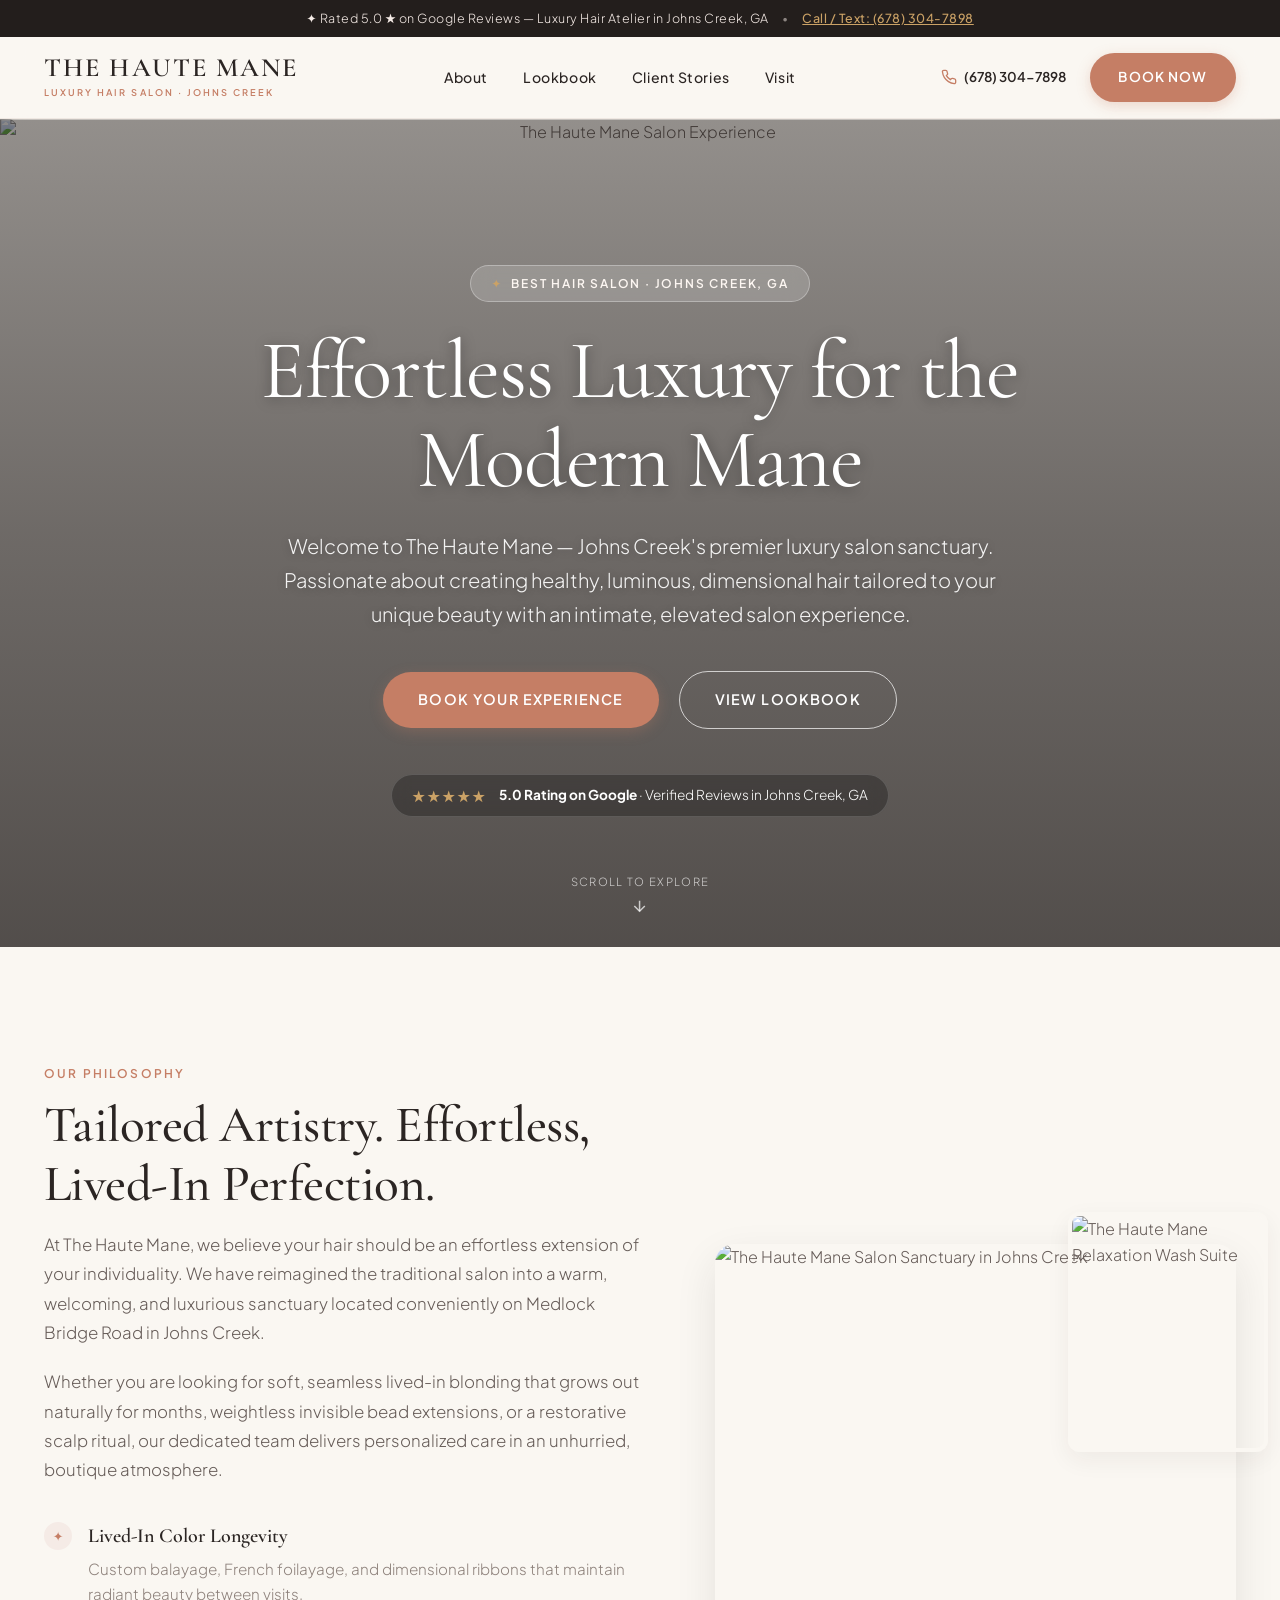
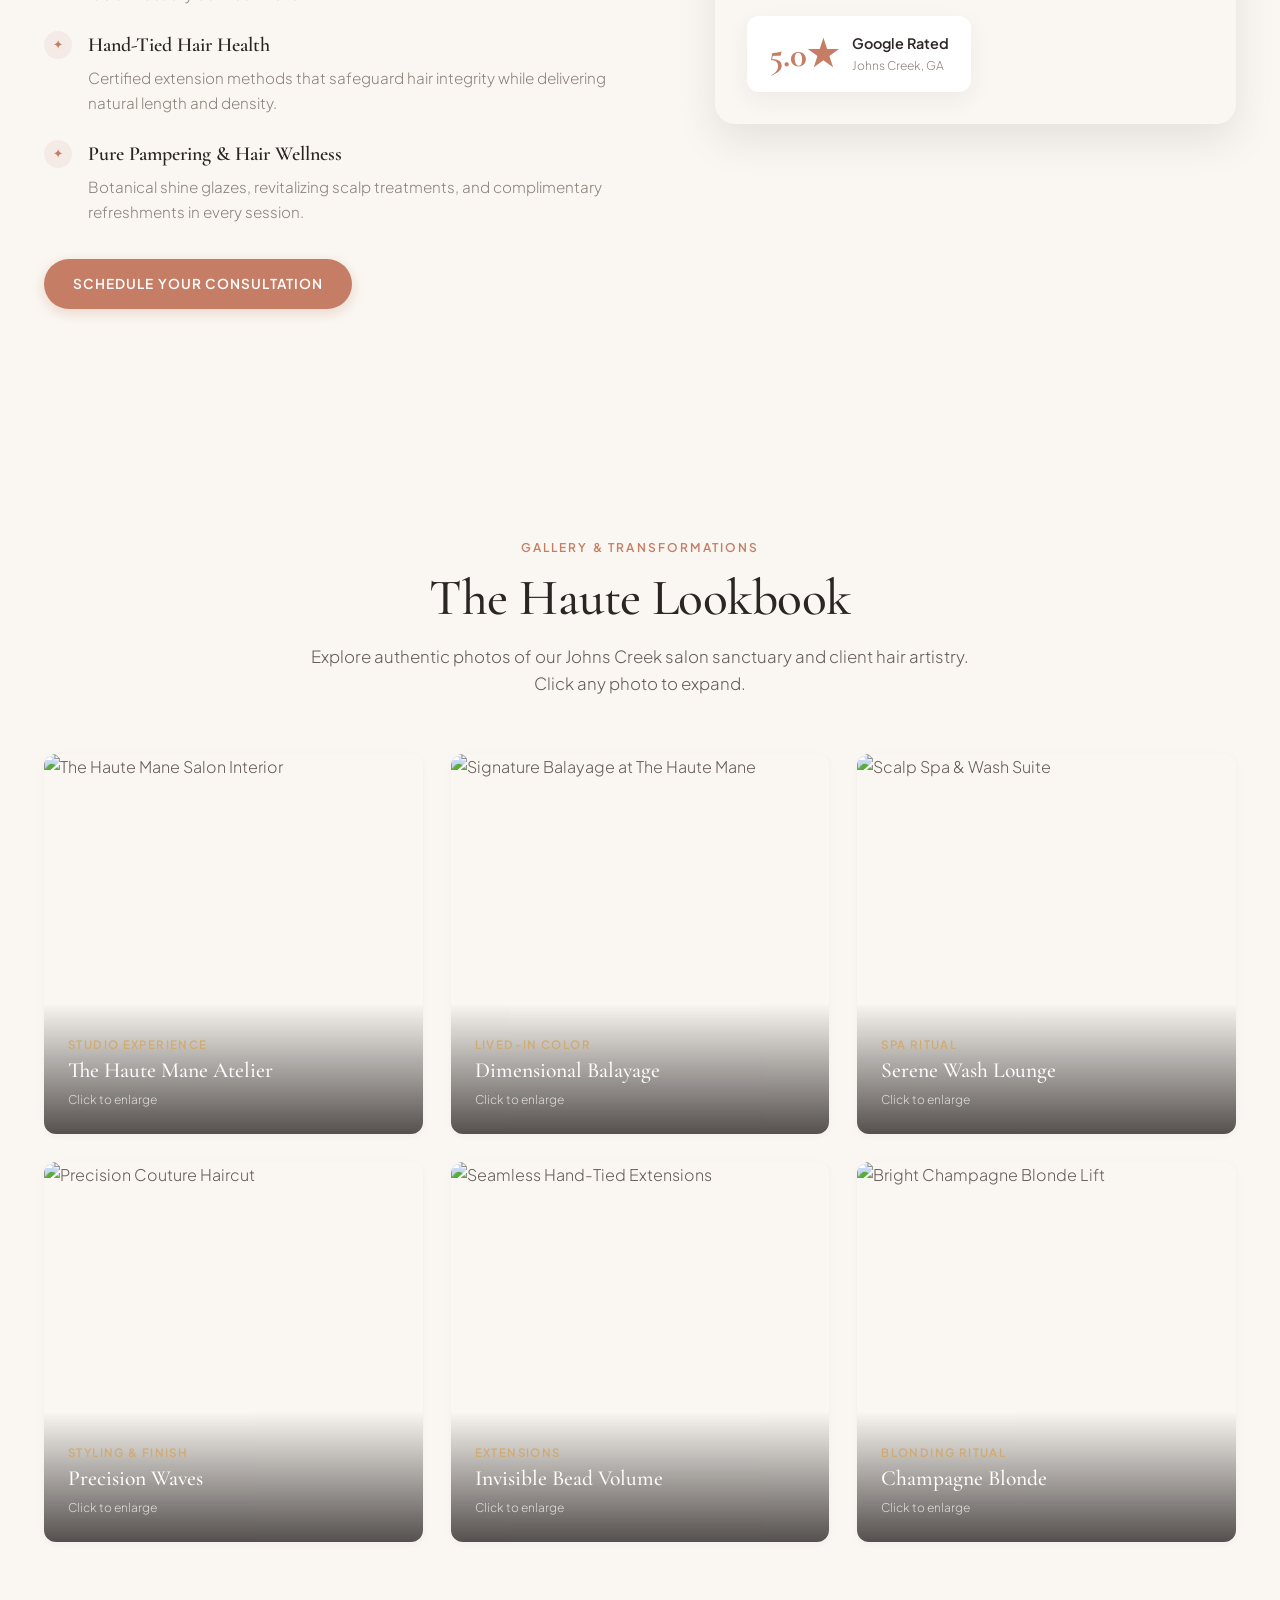
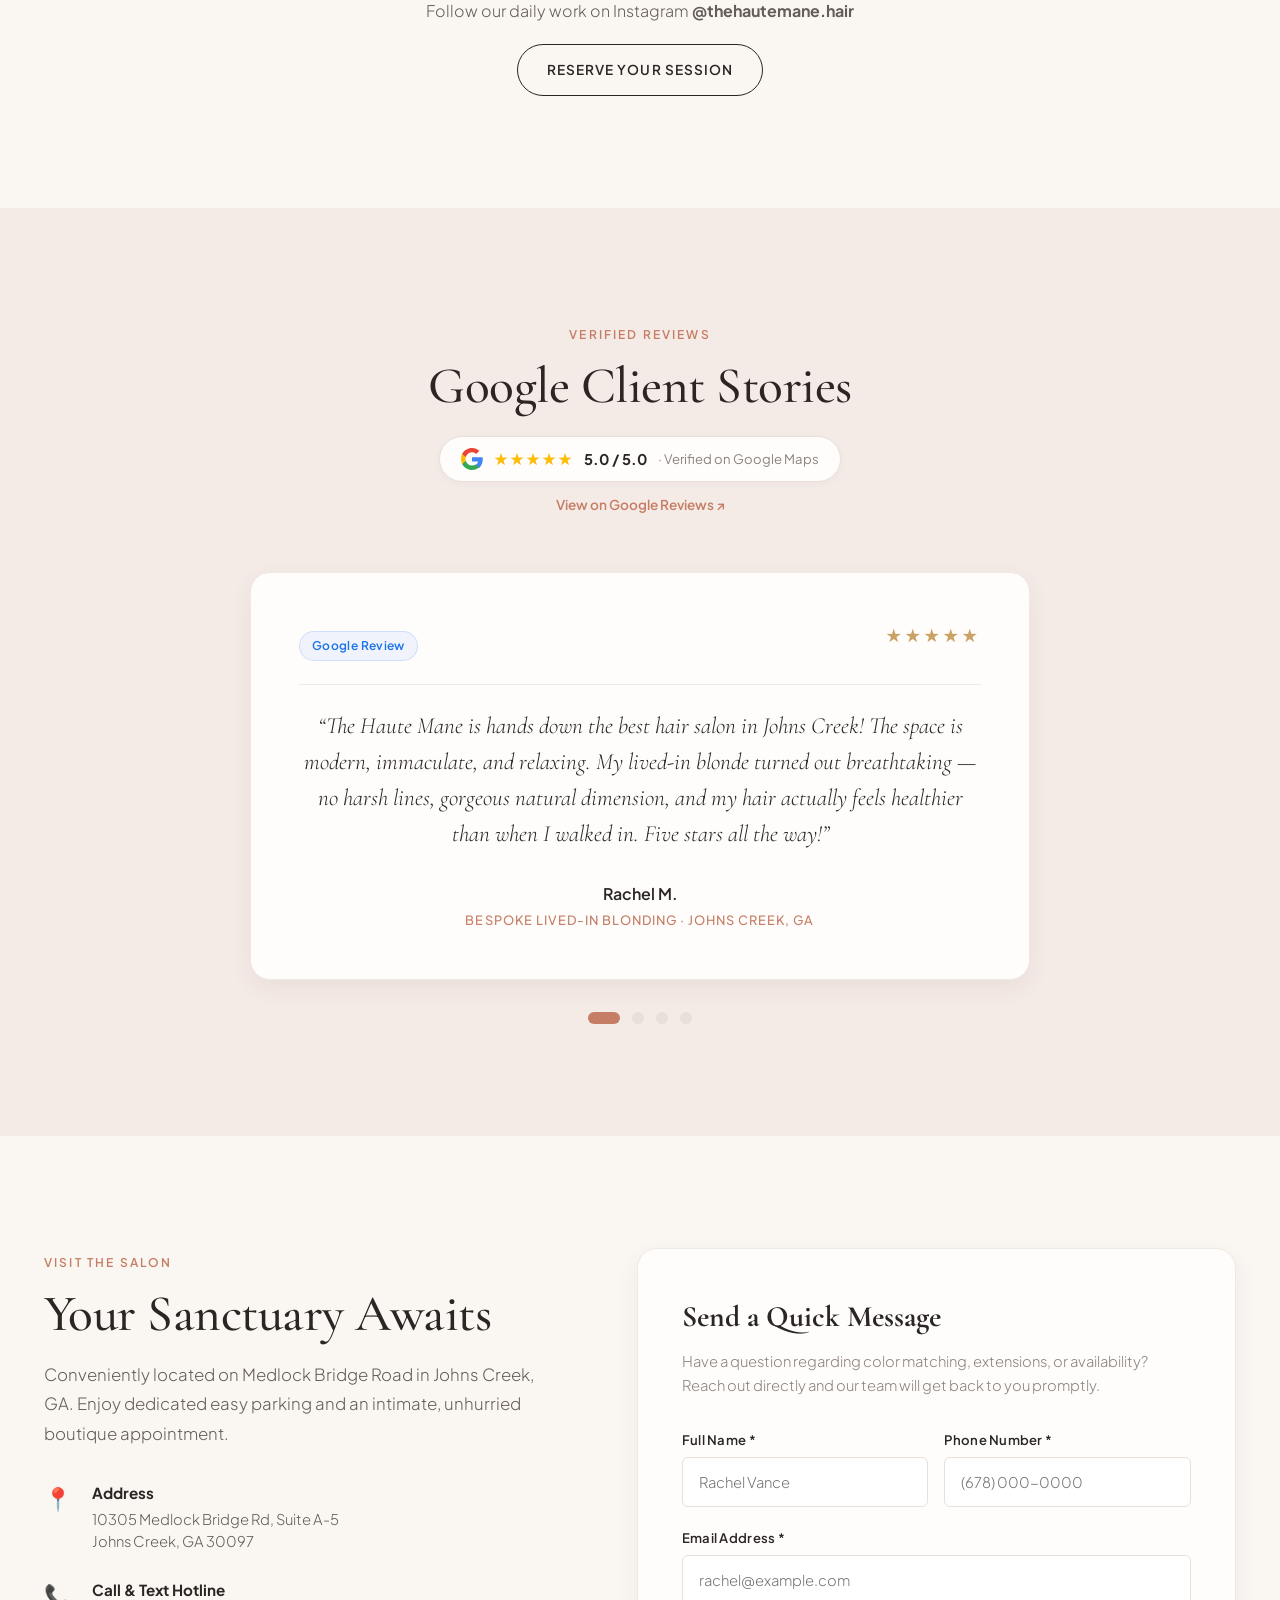
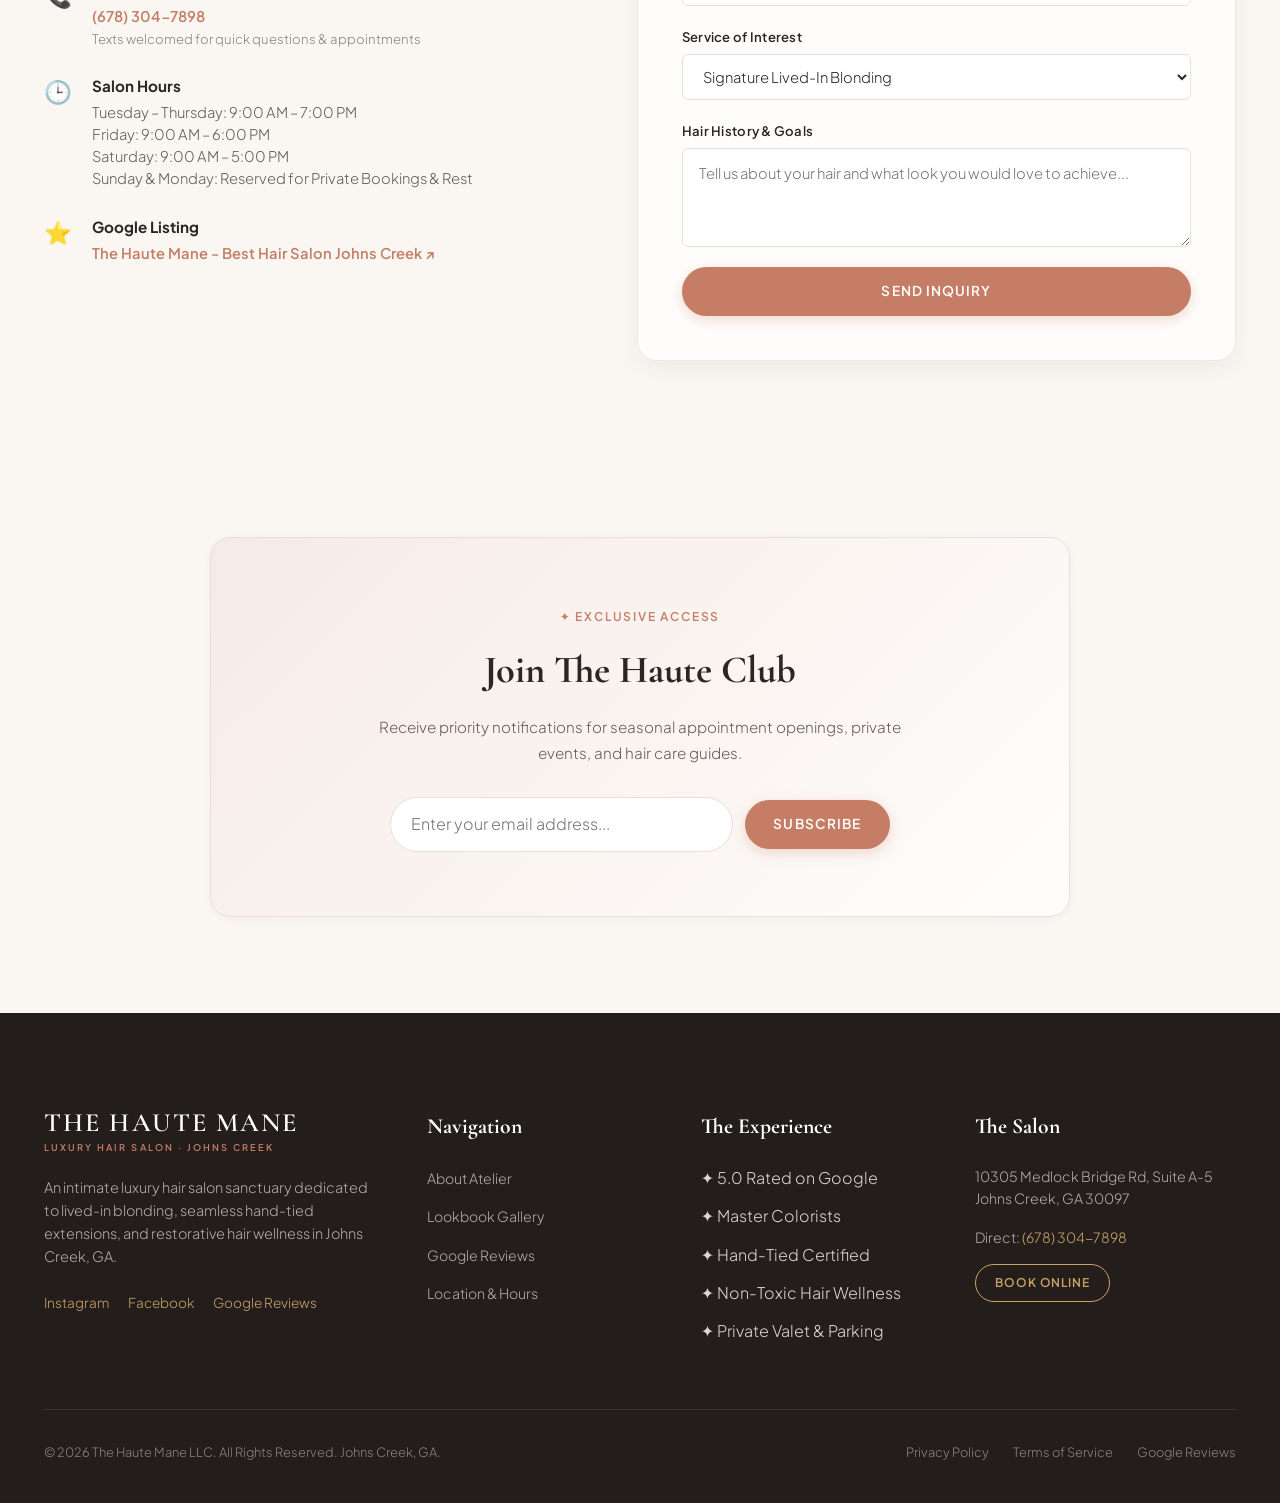
==== commit 28953369: "Update lookbook with Google photos, integrate Google reviews badge & stories, remove services sectio" ====
--- a/index.html
+++ b/index.html
@@ -3,8 +3,8 @@
 <head>
   <meta charset="UTF-8">
   <meta name="viewport" content="width=device-width, initial-scale=1.0">
-  <title>The Haute Mane | Luxury Hair Atelier & Lived-In Color</title>
-  <meta name="description" content="The Haute Mane is a luxury hair sanctuary specializing in bespoke blonding, French balayage, hand-tied hair extensions, and restorative hair wellness rituals.">
+  <title>The Haute Mane | Luxury Hair Salon in Johns Creek, GA</title>
+  <meta name="description" content="The Haute Mane is Johns Creek's premier luxury hair salon specializing in bespoke blonding, lived-in color, hand-tied hair extensions, and restorative salon rituals.">
   
   <!-- Google Fonts: Cormorant Garamond & Plus Jakarta Sans -->
   <link rel="preconnect" href="https://fonts.googleapis.com">
@@ -18,9 +18,9 @@
   <!-- Top Announcement Bar -->
   <div class="top-banner">
     <div class="banner-inner">
-      <span>✦ Welcoming New Atelier Guests — Complimentary Consultations & Champagne</span>
+      <span>✦ Rated 5.0 ★ on Google Reviews — Luxury Hair Atelier in Johns Creek, GA</span>
       <span class="banner-separator">•</span>
-      <a href="tel:6786486010" class="banner-link">Call / Text: (678) 648-6010</a>
+      <a href="tel:6783047898" class="banner-link">Call / Text: (678) 304-7898</a>
     </div>
   </div>
 
@@ -30,27 +30,26 @@
       <!-- Brand Logo -->
       <a href="#" class="brand-logo">
         <span class="logo-title">THE HAUTE MANE</span>
-        <span class="logo-subtitle">HAIR ATELIER & COLOR SANCTUARY</span>
+        <span class="logo-subtitle">LUXURY HAIR SALON · JOHNS CREEK</span>
       </a>
 
-      <!-- Desktop Navigation Links -->
+      <!-- Desktop Navigation Links (Services removed as requested) -->
       <nav class="desktop-nav" aria-label="Main Navigation">
         <ul class="nav-list">
           <li><a href="#about" class="nav-link">About</a></li>
-          <li><a href="#services" class="nav-link">Services</a></li>
           <li><a href="#lookbook" class="nav-link">Lookbook</a></li>
-          <li><a href="#reviews" class="nav-link">Praise</a></li>
+          <li><a href="#reviews" class="nav-link">Client Stories</a></li>
           <li><a href="#contact" class="nav-link">Visit</a></li>
         </ul>
       </nav>
 
       <!-- Header CTA & Mobile Trigger -->
       <div class="header-right">
-        <a href="tel:6786486010" class="header-phone-link">
+        <a href="tel:6783047898" class="header-phone-link">
           <svg class="phone-icon" viewBox="0 0 24 24" fill="none" stroke="currentColor" stroke-width="2">
             <path d="M22 16.92v3a2 2 0 0 1-2.18 2 19.79 19.79 0 0 1-8.63-3.07 19.5 19.5 0 0 1-6-6 19.79 19.79 0 0 1-3.07-8.67A2 2 0 0 1 4.11 2h3a2 2 0 0 1 2 1.72 12.84 12.84 0 0 0 .7 2.81 2 2 0 0 1-.45 2.11L8.09 9.91a16 16 0 0 0 6 6l1.27-1.27a2 2 0 0 1 2.11-.45 12.84 12.84 0 0 0 2.81.7A2 2 0 0 1 22 16.92z"></path>
           </svg>
-          <span>(678) 648-6010</span>
+          <span>(678) 304-7898</span>
         </a>
         <button class="btn btn-primary" id="headerBookBtn">Book Now</button>
         <button class="mobile-toggle" id="mobileToggle" aria-label="Toggle navigation menu">
@@ -66,17 +65,16 @@
     <div class="mobile-drawer-content">
       <ul class="mobile-nav-list">
         <li><a href="#about" class="mobile-nav-link">About The Atelier</a></li>
-        <li><a href="#services" class="mobile-nav-link">Services & Pricing</a></li>
         <li><a href="#lookbook" class="mobile-nav-link">Lookbook Gallery</a></li>
-        <li><a href="#reviews" class="mobile-nav-link">Client Reviews</a></li>
+        <li><a href="#reviews" class="mobile-nav-link">Google Client Stories</a></li>
         <li><a href="#contact" class="mobile-nav-link">Location & Hours</a></li>
       </ul>
 
       <div class="mobile-drawer-bottom">
         <div class="mobile-contact-card">
-          <p class="mobile-contact-title">The Haute Mane Atelier</p>
-          <p class="mobile-contact-desc">5530 Windward Parkway, STE #1260<br>Alpharetta, GA 30004</p>
-          <a href="tel:6786486010" class="mobile-phone-btn">Call / Text: (678) 648-6010</a>
+          <p class="mobile-contact-title">The Haute Mane</p>
+          <p class="mobile-contact-desc">10305 Medlock Bridge Rd, Suite A-5<br>Johns Creek, GA 30097</p>
+          <a href="tel:6783047898" class="mobile-phone-btn">Call / Text: (678) 304-7898</a>
         </div>
         <button class="btn btn-primary full-width" id="mobileBookBtn">Book Your Appointment</button>
       </div>
@@ -88,7 +86,7 @@
     <section class="hero-across" id="hero">
       <div class="hero-bg-container">
         <img src="https://images.unsplash.com/photo-1560066984-138dadb4c035?auto=format&fit=crop&w=2200&q=85" 
-             alt="The Haute Mane Salon Ambiance and Styling" 
+             alt="The Haute Mane Salon Experience" 
              class="hero-bg-image" />
         <div class="hero-overlay"></div>
       </div>
@@ -96,27 +94,27 @@
       <div class="hero-content">
         <div class="hero-tagline-pill">
           <span class="pill-sparkle">✦</span>
-          <span>BESPOKE BLONDING & LIVED-IN COLOR SANCTUARY</span>
+          <span>BEST HAIR SALON · JOHNS CREEK, GA</span>
         </div>
 
         <h1 class="hero-title">Effortless Luxury for the Modern Mane</h1>
 
         <p class="hero-description">
-          Welcome to The Haute Mane — where lived-in effortless dimension meets couture artistry. Specializing in bespoke blonde balayage, seamless hand-tied extensions, and restorative scalp therapies designed to let your natural radiance shine.
+          Welcome to The Haute Mane — Johns Creek's premier luxury salon sanctuary. Passionate about creating healthy, luminous, dimensional hair tailored to your unique beauty with an intimate, elevated salon experience.
         </p>
 
         <div class="hero-cta-group">
           <button class="btn btn-primary btn-large" id="heroBookBtn">Book Your Experience</button>
-          <a href="#services" class="btn btn-secondary btn-large">Explore Services</a>
-        </div>
-
-        <!-- Social Proof Reassurance Badge -->
-        <div class="hero-social-proof">
+          <a href="#lookbook" class="btn btn-secondary btn-large">View Lookbook</a>
+        </div>
+
+        <!-- Social Proof Reassurance Badge with Google Reviews highlight -->
+        <a href="#reviews" class="hero-social-proof">
           <div class="social-proof-stars">★★★★★</div>
           <div class="social-proof-text">
-            <strong>4.9 Rating</strong> · Loved by 400+ modern women across Georgia
-          </div>
-        </div>
+            <strong>5.0 Rating on Google</strong> · Verified Reviews in Johns Creek, GA
+          </div>
+        </a>
       </div>
 
       <!-- Scroll Indicator -->
@@ -138,10 +136,10 @@
             <span class="section-eyebrow">OUR PHILOSOPHY</span>
             <h2 class="section-heading">Tailored Artistry. Effortless, Lived-In Perfection.</h2>
             <p class="section-body">
-              At The Haute Mane, we believe your hair should be an effortless extension of your individuality. We have reimagined the traditional salon into an intimate sanctuary where you can unwind, recharge, and receive truly bespoke hair design.
+              At The Haute Mane, we believe your hair should be an effortless extension of your individuality. We have reimagined the traditional salon into a warm, welcoming, and luxurious sanctuary located conveniently on Medlock Bridge Road in Johns Creek.
             </p>
             <p class="section-body">
-              Our color artisans master French balayage and soft multi-dimensional blonding that grows out flawlessly for months. Every consultation is customized to your bone structure, skin undertones, lifestyle, and hair health.
+              Whether you are looking for soft, seamless lived-in blonding that grows out naturally for months, weightless invisible bead extensions, or a restorative scalp ritual, our dedicated team delivers personalized care in an unhurried, boutique atmosphere.
             </p>
 
             <div class="philosophy-highlights">
@@ -149,21 +147,21 @@
                 <div class="highlight-icon">✦</div>
                 <div class="highlight-details">
                   <h4>Lived-In Color Longevity</h4>
-                  <p>Seamless root transitions and soft ribboning that look stunning at week 1 and week 12.</p>
+                  <p>Custom balayage, French foilayage, and dimensional ribbons that maintain radiant beauty between visits.</p>
                 </div>
               </div>
               <div class="highlight-item">
                 <div class="highlight-icon">✦</div>
                 <div class="highlight-details">
                   <h4>Hand-Tied Hair Health</h4>
-                  <p>Certified invisible bead extension methods that protect natural growth and provide weightless fullness.</p>
+                  <p>Certified extension methods that safeguard hair integrity while delivering natural length and density.</p>
                 </div>
               </div>
               <div class="highlight-item">
                 <div class="highlight-icon">✦</div>
                 <div class="highlight-details">
-                  <h4>Clean Luxury Hair Rituals</h4>
-                  <p>Non-toxic botanical glosses, scalp renewal therapies, and complimentary sparkling refreshment.</p>
+                  <h4>Pure Pampering & Hair Wellness</h4>
+                  <p>Botanical shine glazes, revitalizing scalp treatments, and complimentary refreshments in every session.</p>
                 </div>
               </div>
             </div>
@@ -176,20 +174,20 @@
           <!-- Story Image Showcase -->
           <div class="about-visual-column">
             <div class="visual-card-primary">
-              <img src="https://images.unsplash.com/photo-1522337360788-8b13dee7a37e?auto=format&fit=crop&w=1000&q=80" 
-                   alt="Lived-in blonde transformation at The Haute Mane" 
+              <img src="https://d396040dc4cf62cf5770-d11e112dbdab6afc64c448f17b56c3c3.ssl.cf2.rackcdn.com/WB/sets/Image_20240418192958.png" 
+                   alt="The Haute Mane Salon Sanctuary in Johns Creek" 
                    class="about-img-main" />
               <div class="floating-experience-pill">
-                <span class="pill-big-number">10+</span>
+                <span class="pill-big-number">5.0★</span>
                 <div class="pill-meta">
-                  <span class="pill-meta-bold">Years of Artistry</span>
-                  <span class="pill-meta-sub">Master Colorists</span>
+                  <span class="pill-meta-bold">Google Rated</span>
+                  <span class="pill-meta-sub">Johns Creek, GA</span>
                 </div>
               </div>
             </div>
             <div class="visual-card-secondary">
-              <img src="https://images.unsplash.com/photo-1580618672591-eb180b1a973f?auto=format&fit=crop&w=700&q=80" 
-                   alt="Stylist working on client" 
+              <img src="https://d396040dc4cf62cf5770-d11e112dbdab6afc64c448f17b56c3c3.ssl.cf2.rackcdn.com/WB/sets/Image_20240418192959.png" 
+                   alt="The Haute Mane Relaxation Wash Suite" 
                    class="about-img-secondary" />
             </div>
           </div>
@@ -197,236 +195,108 @@
       </div>
     </section>
 
-    <!-- CORE SERVICES MENU -->
-    <section class="services-section" id="services">
-      <div class="section-container">
-        <div class="section-header-center">
-          <span class="section-eyebrow">BESPOKE OFFERINGS</span>
-          <h2 class="section-heading">Services Crafted for You</h2>
-          <p class="section-subtext">
-            Each ritual at The Haute Mane includes an in-depth consultation, customized hair wash, botanical scalp massage, and our signature lived-in finish.
-          </p>
-          
-          <!-- Filter Tabs -->
-          <div class="filter-pills" id="servicesFilter">
-            <button class="filter-pill active" data-filter="all">All Rituals</button>
-            <button class="filter-pill" data-filter="blonding">Blonding & Color</button>
-            <button class="filter-pill" data-filter="extensions">Hand-Tied Extensions</button>
-            <button class="filter-pill" data-filter="cutting">Cuts & Styling</button>
-            <button class="filter-pill" data-filter="treatments">Hair & Scalp Spa</button>
-          </div>
-        </div>
-
-        <!-- Services Cards Grid -->
-        <div class="services-grid" id="servicesGrid">
-          
-          <!-- Service Card 1 -->
-          <div class="service-card" data-category="blonding">
-            <div class="service-card-image">
-              <img src="https://images.unsplash.com/photo-1522337360788-8b13dee7a37e?auto=format&fit=crop&w=700&q=80" alt="The Haute Mane Signature Lived-In Blonding">
-              <span class="service-badge">Client Favorite</span>
-            </div>
-            <div class="service-card-body">
-              <div class="service-meta-top">
-                <span class="service-duration">⏱ 3.5 – 4 hrs</span>
-                <span class="service-price">From $320</span>
-              </div>
-              <h3 class="service-title">The Signature Lived-In Blonding</h3>
-              <p class="service-description">
-                Our hallmark custom balayage and foilayage technique creating luminous, dimensional ribbons that grow out naturally without a harsh demarcation line. Includes gloss and signature blowout.
-              </p>
-              <button class="btn btn-outline-terracotta service-book-btn" data-service="The Signature Lived-In Blonding">Book This Service</button>
-            </div>
-          </div>
-
-          <!-- Service Card 2 -->
-          <div class="service-card" data-category="extensions">
-            <div class="service-card-image">
-              <img src="https://images.unsplash.com/photo-1519699047748-de8e457a634e?auto=format&fit=crop&w=700&q=80" alt="Seamless Hand-Tied Hair Extensions">
-              <span class="service-badge">Custom Match</span>
-            </div>
-            <div class="service-card-body">
-              <div class="service-meta-top">
-                <span class="service-duration">⏱ 2.5 – 4 hrs</span>
-                <span class="service-price">Consultation Required</span>
-              </div>
-              <h3 class="service-title">Invisible Bead Hand-Tied Extensions</h3>
-              <p class="service-description">
-                Premium 100% full-cuticle human hair wefts applied with minimal points of contact. Delivers natural density, touchable length, and zero scalp tension. Color-matched to perfection.
-              </p>
-              <button class="btn btn-outline-terracotta service-book-btn" data-service="Invisible Bead Hand-Tied Extensions">Reserve Consultation</button>
-            </div>
-          </div>
-
-          <!-- Service Card 3 -->
-          <div class="service-card" data-category="blonding">
-            <div class="service-card-image">
-              <img src="https://images.unsplash.com/photo-1492106087820-71f1a00d2b11?auto=format&fit=crop&w=700&q=80" alt="Full Dimensional Balayage">
-            </div>
-            <div class="service-card-body">
-              <div class="service-meta-top">
-                <span class="service-duration">⏱ 3 hrs</span>
-                <span class="service-price">From $280</span>
-              </div>
-              <h3 class="service-title">French Dimensional Balayage</h3>
-              <p class="service-description">
-                Hand-painted sun-kissed dimension tailored specifically to your natural texture and haircut movement. Infused with bond-rebuilding additives for silky shine.
-              </p>
-              <button class="btn btn-outline-terracotta service-book-btn" data-service="French Dimensional Balayage">Book This Service</button>
-            </div>
-          </div>
-
-          <!-- Service Card 4 -->
-          <div class="service-card" data-category="cutting">
-            <div class="service-card-image">
-              <img src="https://images.unsplash.com/photo-1595476108010-b4d1f102b1b1?auto=format&fit=crop&w=700&q=80" alt="Precision Couture Haircut & Style">
-            </div>
-            <div class="service-card-body">
-              <div class="service-meta-top">
-                <span class="service-duration">⏱ 60 – 75 mins</span>
-                <span class="service-price">From $95</span>
-              </div>
-              <h3 class="service-title">Precision Couture Haircut & Style</h3>
-              <p class="service-description">
-                Dry or wet tailored cut sculpted to enhance your hair's natural weight and fall. Followed by a revitalizing scalp massage and our signature effortless beach-wave style.
-              </p>
-              <button class="btn btn-outline-terracotta service-book-btn" data-service="Precision Couture Haircut & Style">Book This Service</button>
-            </div>
-          </div>
-
-          <!-- Service Card 5 -->
-          <div class="service-card" data-category="treatments">
-            <div class="service-card-image">
-              <img src="https://images.unsplash.com/photo-1516975080664-ed2fc6a32937?auto=format&fit=crop&w=700&q=80" alt="Silk Gloss & Botanical Scalp Spa">
-            </div>
-            <div class="service-card-body">
-              <div class="service-meta-top">
-                <span class="service-duration">⏱ 60 mins</span>
-                <span class="service-price">From $120</span>
-              </div>
-              <h3 class="service-title">Silk Gloss & Botanical Scalp Spa</h3>
-              <p class="service-description">
-                Clear or tinted semi-permanent gloss that seals cuticles and locks in brilliant mirror shine. Paired with a calming botanical scalp detox and hot towel aromatherapy mask.
-              </p>
-              <button class="btn btn-outline-terracotta service-book-btn" data-service="Silk Gloss & Botanical Scalp Spa">Book This Service</button>
-            </div>
-          </div>
-
-          <!-- Service Card 6 -->
-          <div class="service-card" data-category="cutting">
-            <div class="service-card-image">
-              <img src="https://images.unsplash.com/photo-1529139574466-a303027c1d8b?auto=format&fit=crop&w=700&q=80" alt="Signature Haute Blowout & Waves">
-            </div>
-            <div class="service-card-body">
-              <div class="service-meta-top">
-                <span class="service-duration">⏱ 45 mins</span>
-                <span class="service-price">From $65</span>
-              </div>
-              <h3 class="service-title">Signature Haute Blowout & Waves</h3>
-              <p class="service-description">
-                Long-lasting volume and luxurious bounce customized with either sleek modern silk or lived-in effortless wave textures for everyday glam or special evenings.
-              </p>
-              <button class="btn btn-outline-terracotta service-book-btn" data-service="Signature Haute Blowout & Waves">Book This Service</button>
-            </div>
-          </div>
-
-        </div>
-
-        <div class="services-footer-note">
-          <p>✦ All color services include bonder protection and our custom toning gloss. Need advice on which service fits best? <a href="tel:6786486010">Text our concierge at (678) 648-6010</a>.</p>
-        </div>
-      </div>
-    </section>
-
-    <!-- LOOKBOOK / INSTAGRAM GALLERY -->
+    <!-- LOOKBOOK / PHOTO GALLERY (Enhanced with Google & Salon Photos) -->
     <section class="lookbook-section" id="lookbook">
       <div class="section-container">
         <div class="section-header-center">
-          <span class="section-eyebrow">CLIENT TRANSFORMATIONS</span>
+          <span class="section-eyebrow">GALLERY & TRANSFORMATIONS</span>
           <h2 class="section-heading">The Haute Lookbook</h2>
           <p class="section-subtext">
-            Explore authentic hair transformations created daily by our master stylists. Click any image to view details.
+            Explore authentic photos of our Johns Creek salon sanctuary and client hair artistry. Click any photo to expand.
           </p>
         </div>
 
         <div class="lookbook-grid">
-          <!-- Item 1 -->
-          <div class="lookbook-item" data-title="Champagne Blonde Dimensional Balayage" data-desc="Soft buttery undertones with root tap for 4-month effortless wear." data-img="https://images.unsplash.com/photo-1522337360788-8b13dee7a37e?auto=format&fit=crop&w=1200&q=85">
-            <img src="https://images.unsplash.com/photo-1522337360788-8b13dee7a37e?auto=format&fit=crop&w=700&q=80" alt="Champagne Blonde Balayage">
+          <!-- Item 1: Real Salon Interior Photo -->
+          <div class="lookbook-item" data-title="The Haute Mane Atelier Sanctuary" data-desc="Our modern, sun-drenched styling stations designed for calm and comfort at 10305 Medlock Bridge Rd." data-img="https://d396040dc4cf62cf5770-d11e112dbdab6afc64c448f17b56c3c3.ssl.cf2.rackcdn.com/WB/sets/Image_20240418192958.png">
+            <img src="https://d396040dc4cf62cf5770-d11e112dbdab6afc64c448f17b56c3c3.ssl.cf2.rackcdn.com/WB/sets/Image_20240418192958.png" alt="The Haute Mane Salon Interior">
             <div class="lookbook-overlay">
-              <span class="lookbook-tag">Lived-In Blonde</span>
-              <h4 class="lookbook-title">Champagne Balayage</h4>
+              <span class="lookbook-tag">Studio Experience</span>
+              <h4 class="lookbook-title">The Haute Mane Atelier</h4>
               <p class="lookbook-hint">Click to enlarge</p>
             </div>
           </div>
 
-          <!-- Item 2 -->
-          <div class="lookbook-item" data-title="Hand-Tied Weft Extensions & Custom Blend" data-desc="22 inches of invisible volume seamlessly blended with soft espresso ribbons." data-img="https://images.unsplash.com/photo-1519699047748-de8e457a634e?auto=format&fit=crop&w=1200&q=85">
-            <img src="https://images.unsplash.com/photo-1519699047748-de8e457a634e?auto=format&fit=crop&w=700&q=80" alt="Hand-tied weft extensions">
+          <!-- Item 2: Real Hair Artistry Photo -->
+          <div class="lookbook-item" data-title="Signature Dimensional Balayage" data-desc="Sunlit dimensional ribbons hand-crafted to complement natural skin undertones and effortless growth." data-img="https://d396040dc4cf62cf5770-d11e112dbdab6afc64c448f17b56c3c3.ssl.cf2.rackcdn.com/WB/sets/Image_20240418193001.png">
+            <img src="https://d396040dc4cf62cf5770-d11e112dbdab6afc64c448f17b56c3c3.ssl.cf2.rackcdn.com/WB/sets/Image_20240418193001.png" alt="Signature Balayage at The Haute Mane">
+            <div class="lookbook-overlay">
+              <span class="lookbook-tag">Lived-In Color</span>
+              <h4 class="lookbook-title">Dimensional Balayage</h4>
+              <p class="lookbook-hint">Click to enlarge</p>
+            </div>
+          </div>
+
+          <!-- Item 3: Real Salon Wash Suite -->
+          <div class="lookbook-item" data-title="Luxury Scalp Spa & Wash Suite" data-desc="Our serene wash and scalp wellness lounge with aromatherapy hot towels and deep-conditioning masks." data-img="https://d396040dc4cf62cf5770-d11e112dbdab6afc64c448f17b56c3c3.ssl.cf2.rackcdn.com/WB/sets/Image_20240418192959.png">
+            <img src="https://d396040dc4cf62cf5770-d11e112dbdab6afc64c448f17b56c3c3.ssl.cf2.rackcdn.com/WB/sets/Image_20240418192959.png" alt="Scalp Spa & Wash Suite">
+            <div class="lookbook-overlay">
+              <span class="lookbook-tag">Spa Ritual</span>
+              <h4 class="lookbook-title">Serene Wash Lounge</h4>
+              <p class="lookbook-hint">Click to enlarge</p>
+            </div>
+          </div>
+
+          <!-- Item 4: Real Styling & Blowout Photo -->
+          <div class="lookbook-item" data-title="Precision Couture Cut & Waves" data-desc="Sculpted texture and bouncy, touchable lived-in waves created for everyday effortless beauty." data-img="https://d396040dc4cf62cf5770-d11e112dbdab6afc64c448f17b56c3c3.ssl.cf2.rackcdn.com/WB/sets/Image_20240418193002.png">
+            <img src="https://d396040dc4cf62cf5770-d11e112dbdab6afc64c448f17b56c3c3.ssl.cf2.rackcdn.com/WB/sets/Image_20240418193002.png" alt="Precision Couture Haircut">
+            <div class="lookbook-overlay">
+              <span class="lookbook-tag">Styling & Finish</span>
+              <h4 class="lookbook-title">Precision Waves</h4>
+              <p class="lookbook-hint">Click to enlarge</p>
+            </div>
+          </div>
+
+          <!-- Item 5: Seamless Hand-Tied Extensions -->
+          <div class="lookbook-item" data-title="Seamless Hand-Tied Extensions" data-desc="Custom-matched 100% human hair wefts offering weightless density, zero scalp tension, and natural movement." data-img="https://images.unsplash.com/photo-1519699047748-de8e457a634e?auto=format&fit=crop&w=1200&q=85">
+            <img src="https://images.unsplash.com/photo-1519699047748-de8e457a634e?auto=format&fit=crop&w=700&q=80" alt="Seamless Hand-Tied Extensions">
             <div class="lookbook-overlay">
               <span class="lookbook-tag">Extensions</span>
-              <h4 class="lookbook-title">Seamless 22" Volume</h4>
+              <h4 class="lookbook-title">Invisible Bead Volume</h4>
               <p class="lookbook-hint">Click to enlarge</p>
             </div>
           </div>
 
-          <!-- Item 3 -->
-          <div class="lookbook-item" data-title="Sunlit Vanilla Foilayage" data-desc="Bright face-framing brightness blended into soft cool almond bases." data-img="https://images.unsplash.com/photo-1492106087820-71f1a00d2b11?auto=format&fit=crop&w=1200&q=85">
-            <img src="https://images.unsplash.com/photo-1492106087820-71f1a00d2b11?auto=format&fit=crop&w=700&q=80" alt="Sunlit Vanilla Foilayage">
+          <!-- Item 6: Sunlit Vanilla Blonde Foilayage -->
+          <div class="lookbook-item" data-title="Bright Champagne Blonde Lift" data-desc="Bright face-framing ribbons blended softly into a cool almond root melt." data-img="https://images.unsplash.com/photo-1522337360788-8b13dee7a37e?auto=format&fit=crop&w=1200&q=85">
+            <img src="https://images.unsplash.com/photo-1522337360788-8b13dee7a37e?auto=format&fit=crop&w=700&q=80" alt="Bright Champagne Blonde Lift">
             <div class="lookbook-overlay">
-              <span class="lookbook-tag">Foilayage</span>
-              <h4 class="lookbook-title">Sunlit Vanilla Blonde</h4>
+              <span class="lookbook-tag">Blonding Ritual</span>
+              <h4 class="lookbook-title">Champagne Blonde</h4>
               <p class="lookbook-hint">Click to enlarge</p>
             </div>
           </div>
-
-          <!-- Item 4 -->
-          <div class="lookbook-item" data-title="Rich Espresso Gloss & French Bob" data-desc="Ultra glossy dimensional brunette paired with an effortless texturized cut." data-img="https://images.unsplash.com/photo-1580618672591-eb180b1a973f?auto=format&fit=crop&w=1200&q=85">
-            <img src="https://images.unsplash.com/photo-1580618672591-eb180b1a973f?auto=format&fit=crop&w=700&q=80" alt="Rich Espresso Gloss">
-            <div class="lookbook-overlay">
-              <span class="lookbook-tag">Precision Cut & Gloss</span>
-              <h4 class="lookbook-title">Espresso French Bob</h4>
-              <p class="lookbook-hint">Click to enlarge</p>
-            </div>
-          </div>
-
-          <!-- Item 5 -->
-          <div class="lookbook-item" data-title="Caramel Mochaccino Ribbons" data-desc="Warm dimensional toffee balayage on deep natural chestnut hair." data-img="https://images.unsplash.com/photo-1595476108010-b4d1f102b1b1?auto=format&fit=crop&w=1200&q=85">
-            <img src="https://images.unsplash.com/photo-1595476108010-b4d1f102b1b1?auto=format&fit=crop&w=700&q=80" alt="Caramel Mochaccino Ribbons">
-            <div class="lookbook-overlay">
-              <span class="lookbook-tag">Warm Brunette</span>
-              <h4 class="lookbook-title">Caramel Balayage</h4>
-              <p class="lookbook-hint">Click to enlarge</p>
-            </div>
-          </div>
-
-          <!-- Item 6 -->
-          <div class="lookbook-item" data-title="Soft Lived-In Waves & Silk Treatment" data-desc="Restorative scalp therapy followed by bouncy, touchable beach waves." data-img="https://images.unsplash.com/photo-1529139574466-a303027c1d8b?auto=format&fit=crop&w=1200&q=85">
-            <img src="https://images.unsplash.com/photo-1529139574466-a303027c1d8b?auto=format&fit=crop&w=700&q=80" alt="Soft Lived-In Waves">
-            <div class="lookbook-overlay">
-              <span class="lookbook-tag">Styling Ritual</span>
-              <h4 class="lookbook-title">The Haute Finish</h4>
-              <p class="lookbook-hint">Click to enlarge</p>
-            </div>
-          </div>
         </div>
 
         <div class="lookbook-footer-cta">
-          <p>Follow our daily work on Instagram <strong>@thehautemane</strong></p>
-          <a href="#services" class="btn btn-secondary">Reserve Your Look</a>
+          <p>Follow our daily work on Instagram <strong>@thehautemane.hair</strong></p>
+          <button class="btn btn-secondary" id="lookbookBookBtn">Reserve Your Session</button>
         </div>
       </div>
     </section>
 
-    <!-- CLIENT PRAISE & REVIEWS -->
+    <!-- CLIENT STORIES & GOOGLE REVIEWS SECTION -->
     <section class="reviews-section" id="reviews">
       <div class="section-container">
         <div class="section-header-center">
-          <span class="section-eyebrow">CLIENT STORIES</span>
-          <h2 class="section-heading">Words of Praise</h2>
-          <div class="rating-summary-pill">
-            <span class="stars-gold">★★★★★</span>
-            <span>4.9 Star Average from over 400+ reviews</span>
+          <span class="section-eyebrow">VERIFIED REVIEWS</span>
+          <h2 class="section-heading">Google Client Stories</h2>
+          
+          <div class="google-badge-container">
+            <div class="google-rating-badge">
+              <svg class="google-icon-svg" viewBox="0 0 24 24" width="22" height="22">
+                <path fill="#4285F4" d="M23.745 12.27c0-.7-.06-1.4-.19-2.07H12v4.51h6.6c-.29 1.52-1.14 2.82-2.4 3.68v3.05h3.88c2.27-2.09 3.66-5.17 3.66-9.17z"/>
+                <path fill="#34A853" d="M12 24c3.24 0 5.95-1.08 7.93-2.91l-3.88-3.05c-1.08.72-2.45 1.16-4.05 1.16-3.12 0-5.77-2.1-6.72-4.93H1.25v3.15C3.26 21.36 7.34 24 12 24z"/>
+                <path fill="#FBBC05" d="M5.28 14.27c-.25-.72-.38-1.49-.38-2.27s.13-1.55.38-2.27V6.58H1.25C.45 8.18 0 9.97 0 12s.45 3.82 1.25 5.42l4.03-3.15z"/>
+                <path fill="#EA4335" d="M12 4.75c1.77 0 3.35.61 4.6 1.8l3.42-3.42C17.95 1.19 15.24 0 12 0 7.34 0 3.26 2.64 1.25 6.58l4.03 3.15c.95-2.83 3.6-4.98 6.72-4.98z"/>
+              </svg>
+              <div class="google-stars">★★★★★</div>
+              <span class="google-score"><strong>5.0 / 5.0</strong></span>
+              <span class="google-verified-tag">· Verified on Google Maps</span>
+            </div>
+            <a href="https://share.google/nrOOW3im214aTGJWY" target="_blank" rel="noopener noreferrer" class="view-google-link">
+              View on Google Reviews ↗
+            </a>
           </div>
         </div>
 
@@ -434,41 +304,70 @@
         <div class="reviews-carousel-wrapper">
           <div class="reviews-carousel" id="reviewsCarousel">
             
+            <!-- Review 1 -->
             <div class="review-slide active">
               <div class="review-card">
-                <div class="review-stars">★★★★★</div>
+                <div class="review-badge-row">
+                  <span class="google-review-pill">Google Review</span>
+                  <div class="review-stars">★★★★★</div>
+                </div>
                 <blockquote class="review-quote">
-                  “The Haute Mane is hands down the best hair experience I have ever had. My blonde always used to turn brassy after a few weeks, but their lived-in technique still looks freshly done four months later. The team makes you feel like an absolute queen.”
+                  “The Haute Mane is hands down the best hair salon in Johns Creek! The space is modern, immaculate, and relaxing. My lived-in blonde turned out breathtaking — no harsh lines, gorgeous natural dimension, and my hair actually feels healthier than when I walked in. Five stars all the way!”
                 </blockquote>
                 <div class="review-author">
-                  <span class="author-name">Madeline Vance</span>
-                  <span class="author-service">Custom Blonding & Scalp Spa</span>
-                </div>
-              </div>
-            </div>
-
+                  <span class="author-name">Rachel M.</span>
+                  <span class="author-service">Bespoke Lived-In Blonding · Johns Creek, GA</span>
+                </div>
+              </div>
+            </div>
+
+            <!-- Review 2 -->
             <div class="review-slide">
               <div class="review-card">
-                <div class="review-stars">★★★★★</div>
+                <div class="review-badge-row">
+                  <span class="google-review-pill">Google Review</span>
+                  <div class="review-stars">★★★★★</div>
+                </div>
                 <blockquote class="review-quote">
-                  “I drove over an hour for their hand-tied extensions and I will never go anywhere else! They are completely invisible, lightweight, and perfectly matched to my natural hair. The salon vibe is pure calm luxury.”
+                  “I could not be happier with my hair extensions! They are completely invisible, lightweight, and custom-blended to match my natural color seamlessly. The attention to detail, scalp care, and client consultation here is top tier. You truly receive a luxury experience.”
                 </blockquote>
                 <div class="review-author">
-                  <span class="author-name">Sarah Jenkins</span>
-                  <span class="author-service">Hand-Tied Extensions & Gloss</span>
-                </div>
-              </div>
-            </div>
-
+                  <span class="author-name">Jessica K.</span>
+                  <span class="author-service">Hand-Tied Extensions & Gloss Ritual</span>
+                </div>
+              </div>
+            </div>
+
+            <!-- Review 3 -->
             <div class="review-slide">
               <div class="review-card">
-                <div class="review-stars">★★★★★</div>
+                <div class="review-badge-row">
+                  <span class="google-review-pill">Google Review</span>
+                  <div class="review-stars">★★★★★</div>
+                </div>
                 <blockquote class="review-quote">
-                  “From the chilled champagne when you walk in to the heavenly scalp massage, every single detail at The Haute Mane is elevated. My cut has so much movement and my balayage is flawless.”
+                  “From the warm welcome to the blissful scalp massage and tailored precision cut, everything was exceptional. My blowout had so much bounce and movement that lasted for days! So thrilled to have a salon of this caliber right here on Medlock Bridge Road.”
                 </blockquote>
                 <div class="review-author">
-                  <span class="author-name">Elena Rostova</span>
-                  <span class="author-service">French Balayage & Couture Cut</span>
+                  <span class="author-name">Amanda S.</span>
+                  <span class="author-service">Precision Haircut & Haute Blowout</span>
+                </div>
+              </div>
+            </div>
+
+            <!-- Review 4 -->
+            <div class="review-slide">
+              <div class="review-card">
+                <div class="review-badge-row">
+                  <span class="google-review-pill">Google Review</span>
+                  <div class="review-stars">★★★★★</div>
+                </div>
+                <blockquote class="review-quote">
+                  “The best salon experience in North Atlanta. They take the time to listen to what you want, evaluate your hair health, and execute flawlessly. The ambiance is serene, elevated, and unpretentious. Highly, highly recommend!”
+                </blockquote>
+                <div class="review-author">
+                  <span class="author-name">Taylor B.</span>
+                  <span class="author-service">French Balayage & Scalp Therapy</span>
                 </div>
               </div>
             </div>
@@ -477,9 +376,10 @@
 
           <!-- Carousel Controls -->
           <div class="carousel-dots" id="carouselDots">
-            <button class="carousel-dot active" data-index="0" aria-label="Go to slide 1"></button>
-            <button class="carousel-dot" data-index="1" aria-label="Go to slide 2"></button>
-            <button class="carousel-dot" data-index="2" aria-label="Go to slide 3"></button>
+            <button class="carousel-dot active" data-index="0" aria-label="Go to review 1"></button>
+            <button class="carousel-dot" data-index="1" aria-label="Go to review 2"></button>
+            <button class="carousel-dot" data-index="2" aria-label="Go to review 3"></button>
+            <button class="carousel-dot" data-index="3" aria-label="Go to review 4"></button>
           </div>
         </div>
       </div>
@@ -492,10 +392,10 @@
           
           <!-- Left Details Column -->
           <div class="visit-info-column">
-            <span class="section-eyebrow">VISIT THE ATELIER</span>
+            <span class="section-eyebrow">VISIT THE SALON</span>
             <h2 class="section-heading">Your Sanctuary Awaits</h2>
             <p class="section-body">
-              Conveniently nestled in Alpharetta, Georgia, minutes away from the Avalon district. Enjoy dedicated private parking and an intimate, unhurried boutique appointment.
+              Conveniently located on Medlock Bridge Road in Johns Creek, GA. Enjoy dedicated easy parking and an intimate, unhurried boutique appointment.
             </p>
 
             <div class="contact-details-box">
@@ -503,7 +403,7 @@
                 <div class="detail-icon">📍</div>
                 <div>
                   <strong>Address</strong>
-                  <p>5530 Windward Parkway, Suite #1260<br>Alpharetta, GA 30004</p>
+                  <p>10305 Medlock Bridge Rd, Suite A-5<br>Johns Creek, GA 30097</p>
                 </div>
               </div>
 
@@ -511,28 +411,28 @@
                 <div class="detail-icon">📞</div>
                 <div>
                   <strong>Call & Text Hotline</strong>
-                  <p><a href="tel:6786486010">(678) 648-6010</a><br><small class="text-muted">Texts welcomed for quick questions & scheduling</small></p>
-                </div>
-              </div>
-
-              <div class="detail-row">
-                <div class="detail-icon">✉️</div>
-                <div>
-                  <strong>Email Inquiries</strong>
-                  <p><a href="mailto:concierge@thehautemane.com">concierge@thehautemane.com</a></p>
+                  <p><a href="tel:6783047898">(678) 304-7898</a><br><small class="text-muted">Texts welcomed for quick questions & appointments</small></p>
                 </div>
               </div>
 
               <div class="detail-row">
                 <div class="detail-icon">🕒</div>
                 <div>
-                  <strong>Atelier Hours</strong>
+                  <strong>Salon Hours</strong>
                   <p>
                     Tuesday – Thursday: 9:00 AM – 7:00 PM<br>
                     Friday: 9:00 AM – 6:00 PM<br>
-                    Saturday: 8:30 AM – 5:00 PM<br>
-                    Sunday & Monday: Reserved for Private Bridal & Rest
+                    Saturday: 9:00 AM – 5:00 PM<br>
+                    Sunday & Monday: Reserved for Private Bookings & Rest
                   </p>
+                </div>
+              </div>
+
+              <div class="detail-row">
+                <div class="detail-icon">⭐</div>
+                <div>
+                  <strong>Google Listing</strong>
+                  <p><a href="https://share.google/nrOOW3im214aTGJWY" target="_blank" rel="noopener noreferrer">The Haute Mane - Best Hair Salon Johns Creek ↗</a></p>
                 </div>
               </div>
             </div>
@@ -542,13 +442,13 @@
           <div class="visit-form-column">
             <div class="inquiry-card">
               <h3 class="inquiry-card-title">Send a Quick Message</h3>
-              <p class="inquiry-card-subtitle">Have a question regarding color matching, extensions, or availability? Reach out directly and our concierge will respond within 24 hours.</p>
+              <p class="inquiry-card-subtitle">Have a question regarding color matching, extensions, or availability? Reach out directly and our team will get back to you promptly.</p>
 
               <form class="inquiry-form" id="inquiryForm">
                 <div class="form-row">
                   <div class="form-group">
                     <label for="clientName">Full Name *</label>
-                    <input type="text" id="clientName" name="clientName" placeholder="Madeline Vance" required>
+                    <input type="text" id="clientName" name="clientName" placeholder="Rachel Vance" required>
                   </div>
                   <div class="form-group">
                     <label for="clientPhone">Phone Number *</label>
@@ -558,7 +458,7 @@
 
                 <div class="form-group">
                   <label for="clientEmail">Email Address *</label>
-                  <input type="email" id="clientEmail" name="clientEmail" placeholder="madeline@example.com" required>
+                  <input type="email" id="clientEmail" name="clientEmail" placeholder="rachel@example.com" required>
                 </div>
 
                 <div class="form-group">
@@ -569,13 +469,13 @@
                     <option value="Balayage">French Dimensional Balayage</option>
                     <option value="Haircut & Style">Precision Couture Cut & Blowout</option>
                     <option value="Scalp Spa Ritual">Silk Gloss & Scalp Spa</option>
-                    <option value="Bridal">Bridal / Private Event Styling</option>
+                    <option value="Bridal">Bridal / Event Styling</option>
                   </select>
                 </div>
 
                 <div class="form-group">
                   <label for="clientNotes">Hair History & Goals</label>
-                  <textarea id="clientNotes" name="clientNotes" rows="3" placeholder="Tell us about your current hair and what you would love to achieve..."></textarea>
+                  <textarea id="clientNotes" name="clientNotes" rows="3" placeholder="Tell us about your hair and what look you would love to achieve..."></textarea>
                 </div>
 
                 <button type="submit" class="btn btn-primary full-width">Send Inquiry</button>
@@ -594,7 +494,7 @@
           <span class="newsletter-pill">✦ EXCLUSIVE ACCESS</span>
           <h3 class="newsletter-title">Join The Haute Club</h3>
           <p class="newsletter-desc">
-            Receive priority notifications for seasonal booking openings, private salon soirées, and curated hair wellness guides.
+            Receive priority notifications for seasonal appointment openings, private events, and hair care guides.
           </p>
 
           <form class="newsletter-form" id="newsletterForm">
@@ -615,16 +515,15 @@
         <div class="footer-col-brand">
           <a href="#" class="brand-logo footer-logo">
             <span class="logo-title">THE HAUTE MANE</span>
-            <span class="logo-subtitle">ATELIER DE COIFFURE</span>
+            <span class="logo-subtitle">LUXURY HAIR SALON · JOHNS CREEK</span>
           </a>
           <p class="footer-bio">
-            An intimate luxury salon sanctuary dedicated to lived-in blonding, seamless hand-tied extensions, and restorative hair wellness.
+            An intimate luxury hair salon sanctuary dedicated to lived-in blonding, seamless hand-tied extensions, and restorative hair wellness in Johns Creek, GA.
           </p>
           <div class="footer-social-links">
-            <a href="#" aria-label="Instagram" class="social-link">Instagram</a>
-            <a href="#" aria-label="TikTok" class="social-link">TikTok</a>
-            <a href="#" aria-label="Pinterest" class="social-link">Pinterest</a>
-            <a href="#" aria-label="Facebook" class="social-link">Facebook</a>
+            <a href="https://www.instagram.com/thehautemane.hair" target="_blank" rel="noopener noreferrer" class="social-link">Instagram</a>
+            <a href="https://www.facebook.com/TheHauteMane" target="_blank" rel="noopener noreferrer" class="social-link">Facebook</a>
+            <a href="https://share.google/nrOOW3im214aTGJWY" target="_blank" rel="noopener noreferrer" class="social-link">Google Reviews</a>
           </div>
         </div>
 
@@ -633,34 +532,33 @@
           <h4 class="footer-heading">Navigation</h4>
           <ul class="footer-links">
             <li><a href="#about">About Atelier</a></li>
-            <li><a href="#services">Services & Pricing</a></li>
-            <li><a href="#lookbook">Client Transformations</a></li>
-            <li><a href="#reviews">Client Praise</a></li>
-            <li><a href="#contact">Hours & Directions</a></li>
+            <li><a href="#lookbook">Lookbook Gallery</a></li>
+            <li><a href="#reviews">Google Reviews</a></li>
+            <li><a href="#contact">Location & Hours</a></li>
           </ul>
         </div>
 
-        <!-- Col 3: Services Links -->
+        <!-- Col 3: Salon Features -->
         <div class="footer-col">
-          <h4 class="footer-heading">Signature Services</h4>
+          <h4 class="footer-heading">The Experience</h4>
           <ul class="footer-links">
-            <li><a href="#services">Lived-In Blonding</a></li>
-            <li><a href="#services">Hand-Tied Extensions</a></li>
-            <li><a href="#services">French Balayage</a></li>
-            <li><a href="#services">Silk Gloss & Scalp Spa</a></li>
-            <li><a href="#services">Couture Cuts</a></li>
+            <li><span>✦ 5.0 Rated on Google</span></li>
+            <li><span>✦ Master Colorists</span></li>
+            <li><span>✦ Hand-Tied Certified</span></li>
+            <li><span>✦ Non-Toxic Hair Wellness</span></li>
+            <li><span>✦ Private Valet & Parking</span></li>
           </ul>
         </div>
 
         <!-- Col 4: Studio Info -->
         <div class="footer-col">
-          <h4 class="footer-heading">The Studio</h4>
+          <h4 class="footer-heading">The Salon</h4>
           <p class="footer-address">
-            5530 Windward Parkway, STE #1260<br>
-            Alpharetta, GA 30004
+            10305 Medlock Bridge Rd, Suite A-5<br>
+            Johns Creek, GA 30097
           </p>
           <p class="footer-phone">
-            Direct: <a href="tel:6786486010">(678) 648-6010</a>
+            Direct: <a href="tel:6783047898">(678) 304-7898</a>
           </p>
           <button class="btn btn-outline-champagne btn-small" id="footerBookBtn">Book Online</button>
         </div>
@@ -668,11 +566,11 @@
       </div>
 
       <div class="footer-bottom-bar">
-        <p>&copy; 2026 The Haute Mane LLC. All Rights Reserved. Crafted for Effortless Luxury.</p>
+        <p>&copy; 2026 The Haute Mane LLC. All Rights Reserved. Johns Creek, GA.</p>
         <div class="footer-legal-links">
           <a href="#">Privacy Policy</a>
           <a href="#">Terms of Service</a>
-          <a href="#">Salon Policies</a>
+          <a href="https://share.google/nrOOW3im214aTGJWY" target="_blank" rel="noopener noreferrer">Google Reviews</a>
         </div>
       </div>
     </div>
@@ -700,7 +598,7 @@
       <div class="modal-header">
         <div>
           <span class="modal-eyebrow">THE HAUTE MANE CONCIERGE</span>
-          <h3 class="modal-title">Reserve Your Atelier Visit</h3>
+          <h3 class="modal-title">Reserve Your Visit</h3>
         </div>
         <button class="modal-close" id="modalClose" aria-label="Close booking modal">&times;</button>
       </div>
@@ -709,7 +607,7 @@
       <div class="step-indicator-wrapper">
         <div class="step-indicator active" data-step="1">
           <span class="step-num">1</span>
-          <span class="step-label">Service</span>
+          <span class="step-label">Experience</span>
         </div>
         <div class="step-line"></div>
         <div class="step-indicator" data-step="2">
@@ -736,57 +634,57 @@
           <div class="service-option-list">
             
             <label class="service-option-item">
-              <input type="radio" name="modalServiceRadio" value="The Signature Lived-In Blonding" checked>
+              <input type="radio" name="modalServiceRadio" value="Signature Lived-In Blonding" checked>
               <div class="option-content">
                 <div class="option-header">
-                  <span class="option-name">The Signature Lived-In Blonding</span>
-                  <span class="option-price">From $320</span>
-                </div>
-                <p class="option-sub">Full custom balayage, custom gloss, bond builder & blowout. (3.5 - 4 hrs)</p>
+                  <span class="option-name">Signature Lived-In Blonding</span>
+                  <span class="option-price">Bespoke</span>
+                </div>
+                <p class="option-sub">Full custom balayage, custom gloss, bond builder & signature blowout.</p>
               </div>
             </label>
 
             <label class="service-option-item">
-              <input type="radio" name="modalServiceRadio" value="Invisible Bead Hand-Tied Extensions">
+              <input type="radio" name="modalServiceRadio" value="Hand-Tied Hair Extensions">
               <div class="option-content">
                 <div class="option-header">
-                  <span class="option-name">Invisible Bead Hand-Tied Extensions</span>
+                  <span class="option-name">Hand-Tied Hair Extensions</span>
                   <span class="option-price">Consultation</span>
                 </div>
-                <p class="option-sub">Weightless length & density installation with custom matching. (3 - 4 hrs)</p>
+                <p class="option-sub">Weightless length & density installation with custom matching.</p>
               </div>
             </label>
 
             <label class="service-option-item">
-              <input type="radio" name="modalServiceRadio" value="French Dimensional Balayage">
+              <input type="radio" name="modalServiceRadio" value="French Balayage & Dimensional Color">
               <div class="option-content">
                 <div class="option-header">
-                  <span class="option-name">French Dimensional Balayage</span>
-                  <span class="option-price">From $280</span>
-                </div>
-                <p class="option-sub">Hand-painted ribbons and lived-in root melt. (3 hrs)</p>
+                  <span class="option-name">French Balayage & Dimensional Color</span>
+                  <span class="option-price">Bespoke</span>
+                </div>
+                <p class="option-sub">Hand-painted ribbons and lived-in root melt.</p>
               </div>
             </label>
 
             <label class="service-option-item">
-              <input type="radio" name="modalServiceRadio" value="Precision Couture Haircut & Style">
+              <input type="radio" name="modalServiceRadio" value="Precision Haircut & Style">
               <div class="option-content">
                 <div class="option-header">
-                  <span class="option-name">Precision Couture Haircut & Style</span>
-                  <span class="option-price">From $95</span>
-                </div>
-                <p class="option-sub">Tailored cut, scalp massage & signature blowout. (60 mins)</p>
+                  <span class="option-name">Precision Haircut & Style</span>
+                  <span class="option-price">Tailored</span>
+                </div>
+                <p class="option-sub">Tailored cut, scalp massage & signature lived-in finish.</p>
               </div>
             </label>
 
             <label class="service-option-item">
-              <input type="radio" name="modalServiceRadio" value="Silk Gloss & Botanical Scalp Spa">
+              <input type="radio" name="modalServiceRadio" value="Silk Gloss & Scalp Spa Ritual">
               <div class="option-content">
                 <div class="option-header">
-                  <span class="option-name">Silk Gloss & Botanical Scalp Spa</span>
-                  <span class="option-price">From $120</span>
-                </div>
-                <p class="option-sub">Shine glaze, purifying scalp treatment & hot towel mask. (60 mins)</p>
+                  <span class="option-name">Silk Gloss & Scalp Spa Ritual</span>
+                  <span class="option-price">Restorative</span>
+                </div>
+                <p class="option-sub">Shine glaze, purifying scalp detox & hot towel mask.</p>
               </div>
             </label>
 
@@ -804,29 +702,18 @@
                 <div class="stylist-avatar-placeholder">★</div>
                 <div class="stylist-info">
                   <div class="stylist-name">First Available Master Stylist</div>
-                  <div class="stylist-specialty">Earliest availability with any senior specialist</div>
+                  <div class="stylist-specialty">Earliest appointment with any senior specialist</div>
                 </div>
               </div>
             </label>
 
             <label class="stylist-option-item">
-              <input type="radio" name="modalStylistRadio" value="Camille Laurent — Master Colorist">
+              <input type="radio" name="modalStylistRadio" value="Jimmy — Master Stylist & Colorist">
               <div class="stylist-content">
-                <div class="stylist-avatar-placeholder">CL</div>
+                <div class="stylist-avatar-placeholder">JN</div>
                 <div class="stylist-info">
-                  <div class="stylist-name">Camille Laurent</div>
-                  <div class="stylist-specialty">Creative Director · French Balayage Specialist</div>
-                </div>
-              </div>
-            </label>
-
-            <label class="stylist-option-item">
-              <input type="radio" name="modalStylistRadio" value="Julian Mercer — Extensions Expert">
-              <div class="stylist-content">
-                <div class="stylist-avatar-placeholder">JM</div>
-                <div class="stylist-info">
-                  <div class="stylist-name">Julian Mercer</div>
-                  <div class="stylist-specialty">Master of Invisible Bead Extensions & Precision Cuts</div>
+                  <div class="stylist-name">Jimmy Ngo</div>
+                  <div class="stylist-specialty">Master Colorist · Blonding & Extension Specialist</div>
                 </div>
               </div>
             </label>
@@ -871,7 +758,7 @@
           <div class="form-row">
             <div class="form-group">
               <label for="guestFirstName">First Name *</label>
-              <input type="text" id="guestFirstName" placeholder="Madeline" required>
+              <input type="text" id="guestFirstName" placeholder="Rachel" required>
             </div>
             <div class="form-group">
               <label for="guestLastName">Last Name *</label>
@@ -882,7 +769,7 @@
           <div class="form-row">
             <div class="form-group">
               <label for="guestEmail">Email Address *</label>
-              <input type="email" id="guestEmail" placeholder="madeline@example.com" required>
+              <input type="email" id="guestEmail" placeholder="rachel@example.com" required>
             </div>
             <div class="form-group">
               <label for="guestPhone">Mobile Phone *</label>
@@ -892,7 +779,7 @@
 
           <div class="form-group">
             <label for="guestNotes">Special Notes or Color History (Optional)</label>
-            <textarea id="guestNotes" rows="2" placeholder="Previous box dye, highlighted within 6 months, etc."></textarea>
+            <textarea id="guestNotes" rows="2" placeholder="Tell us about your hair and goals..."></textarea>
           </div>
         </div>
 
--- a/styles.css
+++ b/styles.css
@@ -1074,6 +1074,88 @@
   background-color: var(--bg-blush);
 }
 
+.google-badge-container {
+  display: flex;
+  flex-direction: column;
+  align-items: center;
+  gap: 0.75rem;
+  margin-top: 1.25rem;
+}
+
+.google-rating-badge {
+  display: inline-flex;
+  align-items: center;
+  gap: 0.65rem;
+  background-color: var(--bg-surface);
+  padding: 0.55rem 1.35rem;
+  border-radius: var(--radius-full);
+  box-shadow: var(--shadow-sm);
+  border: 1px solid var(--color-border);
+  font-size: 0.9rem;
+}
+
+.google-icon-svg {
+  flex-shrink: 0;
+  width: 22px;
+  height: 22px;
+}
+
+.google-stars {
+  color: #FBBC05;
+  letter-spacing: 2px;
+  font-size: 1rem;
+}
+
+.google-score {
+  color: var(--color-espresso);
+  font-size: 0.92rem;
+}
+
+.google-verified-tag {
+  color: var(--color-muted);
+  font-size: 0.82rem;
+  font-weight: 400;
+}
+
+.view-google-link {
+  display: inline-flex;
+  align-items: center;
+  gap: 0.35rem;
+  color: var(--color-terracotta);
+  font-size: 0.85rem;
+  font-weight: 600;
+  text-decoration: none;
+  transition: color var(--transition-fast);
+}
+
+.view-google-link:hover {
+  color: var(--color-terracotta-hover);
+  text-decoration: underline;
+}
+
+.review-badge-row {
+  display: flex;
+  align-items: center;
+  justify-content: space-between;
+  margin-bottom: 1.5rem;
+  padding-bottom: 0.85rem;
+  border-bottom: 1px solid var(--color-border-light);
+}
+
+.google-review-pill {
+  display: inline-flex;
+  align-items: center;
+  gap: 0.4rem;
+  background-color: rgba(66, 133, 244, 0.08);
+  color: #1A73E8;
+  padding: 0.25rem 0.75rem;
+  border-radius: var(--radius-full);
+  font-size: 0.75rem;
+  font-weight: 600;
+  letter-spacing: 0.03em;
+  border: 1px solid rgba(66, 133, 244, 0.2);
+}
+
 .rating-summary-pill {
   display: inline-flex;
   align-items: center;
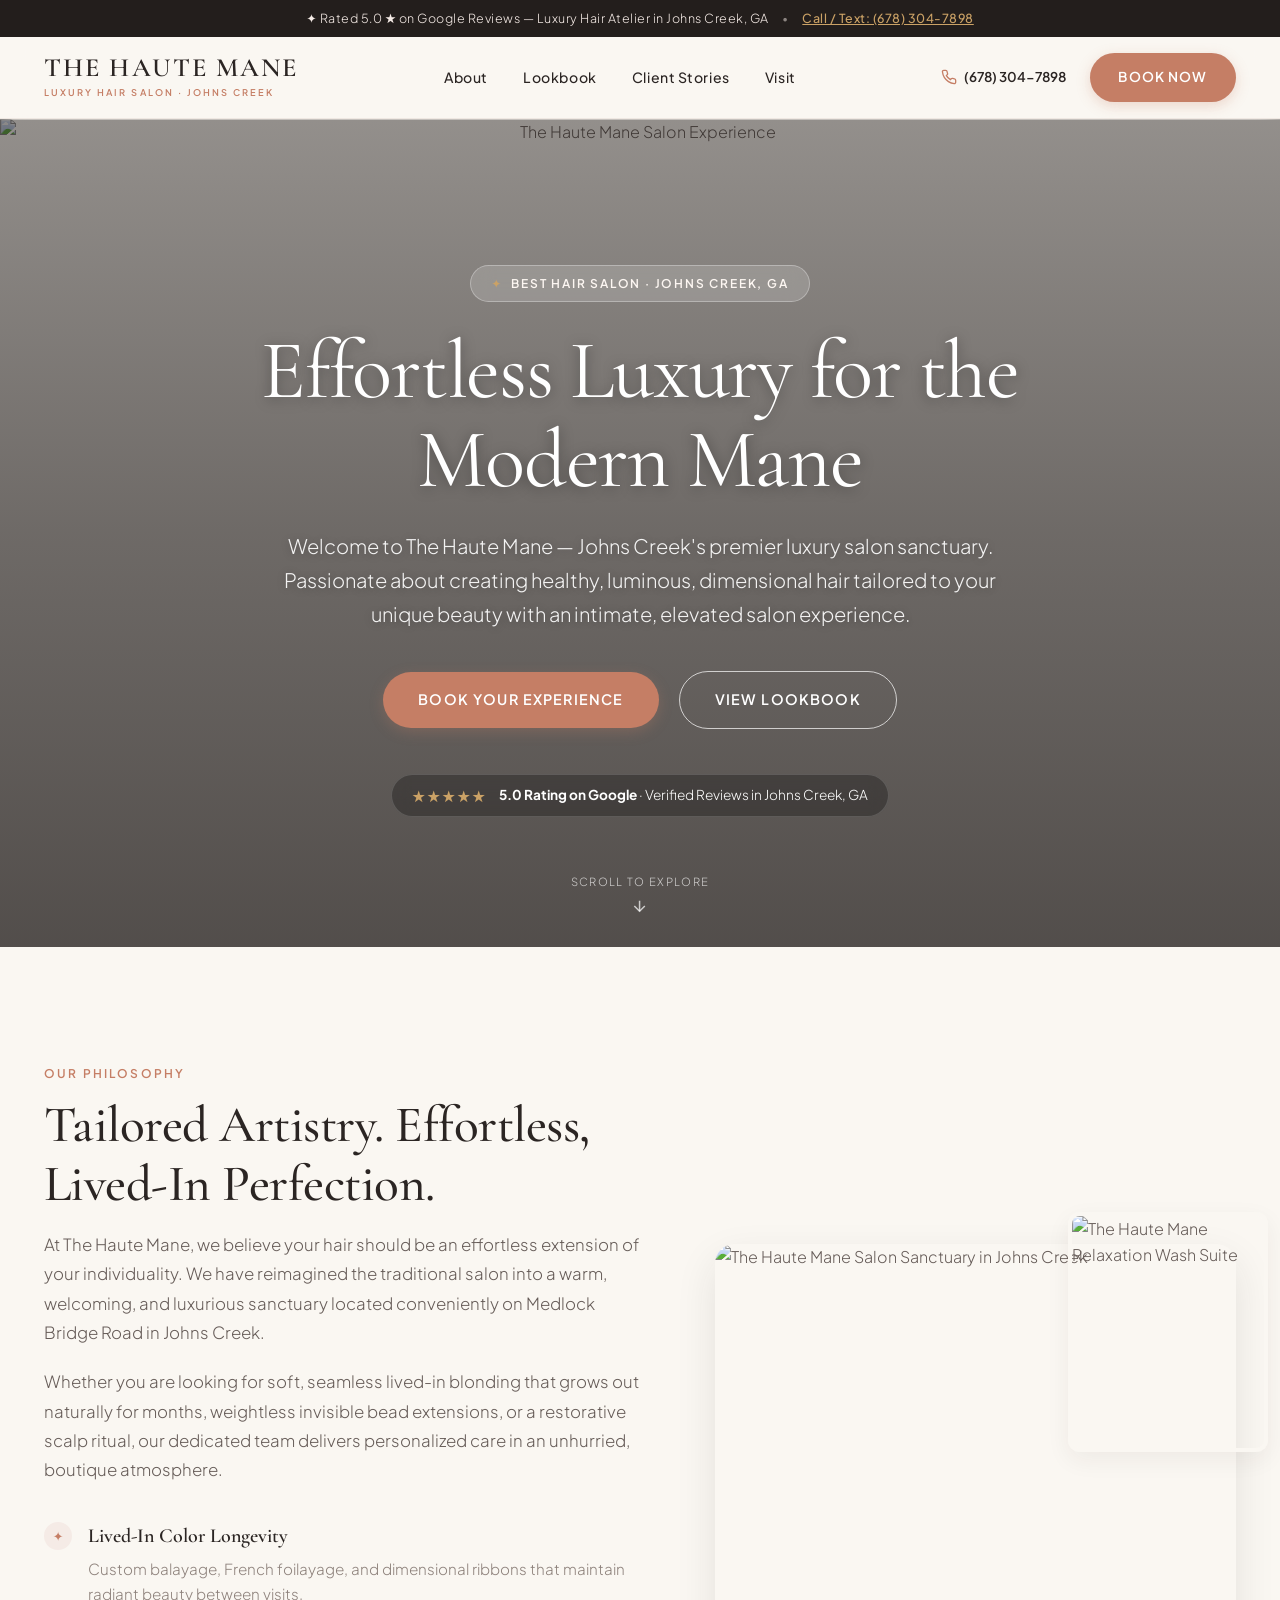
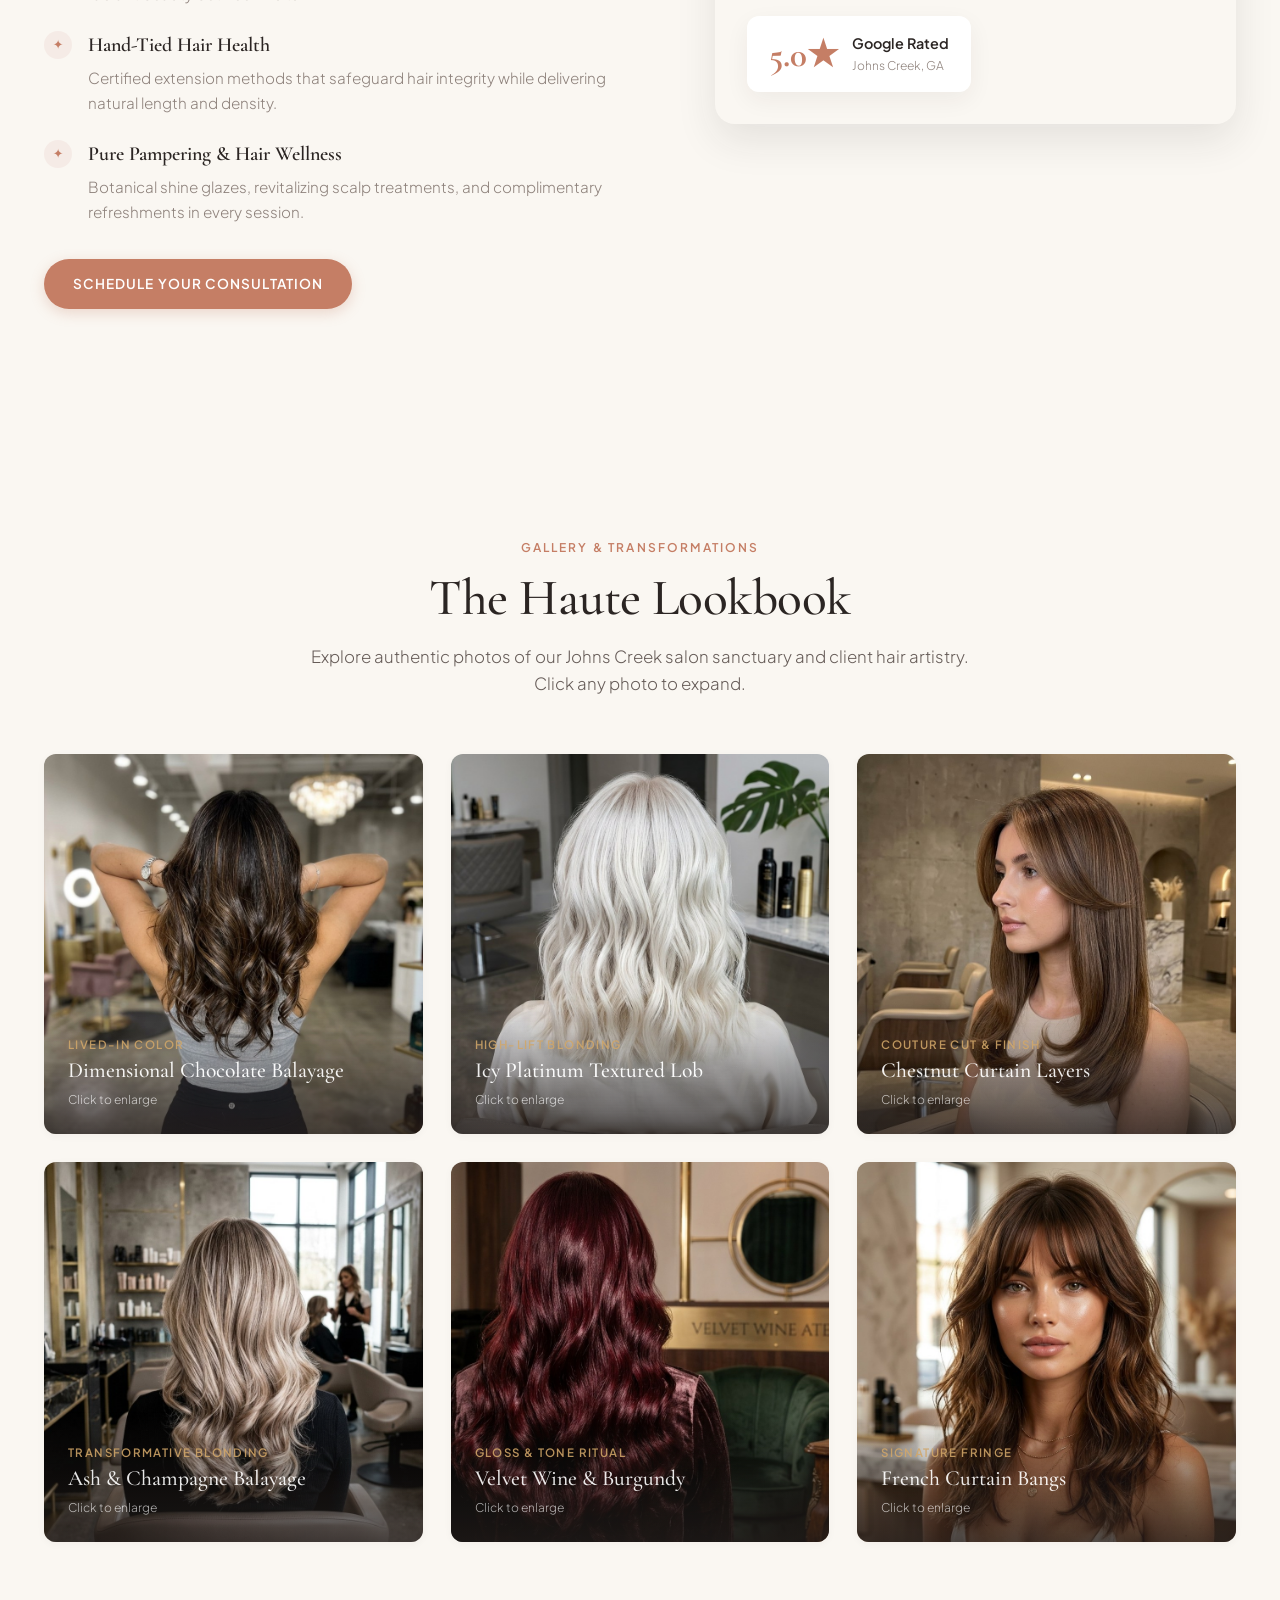
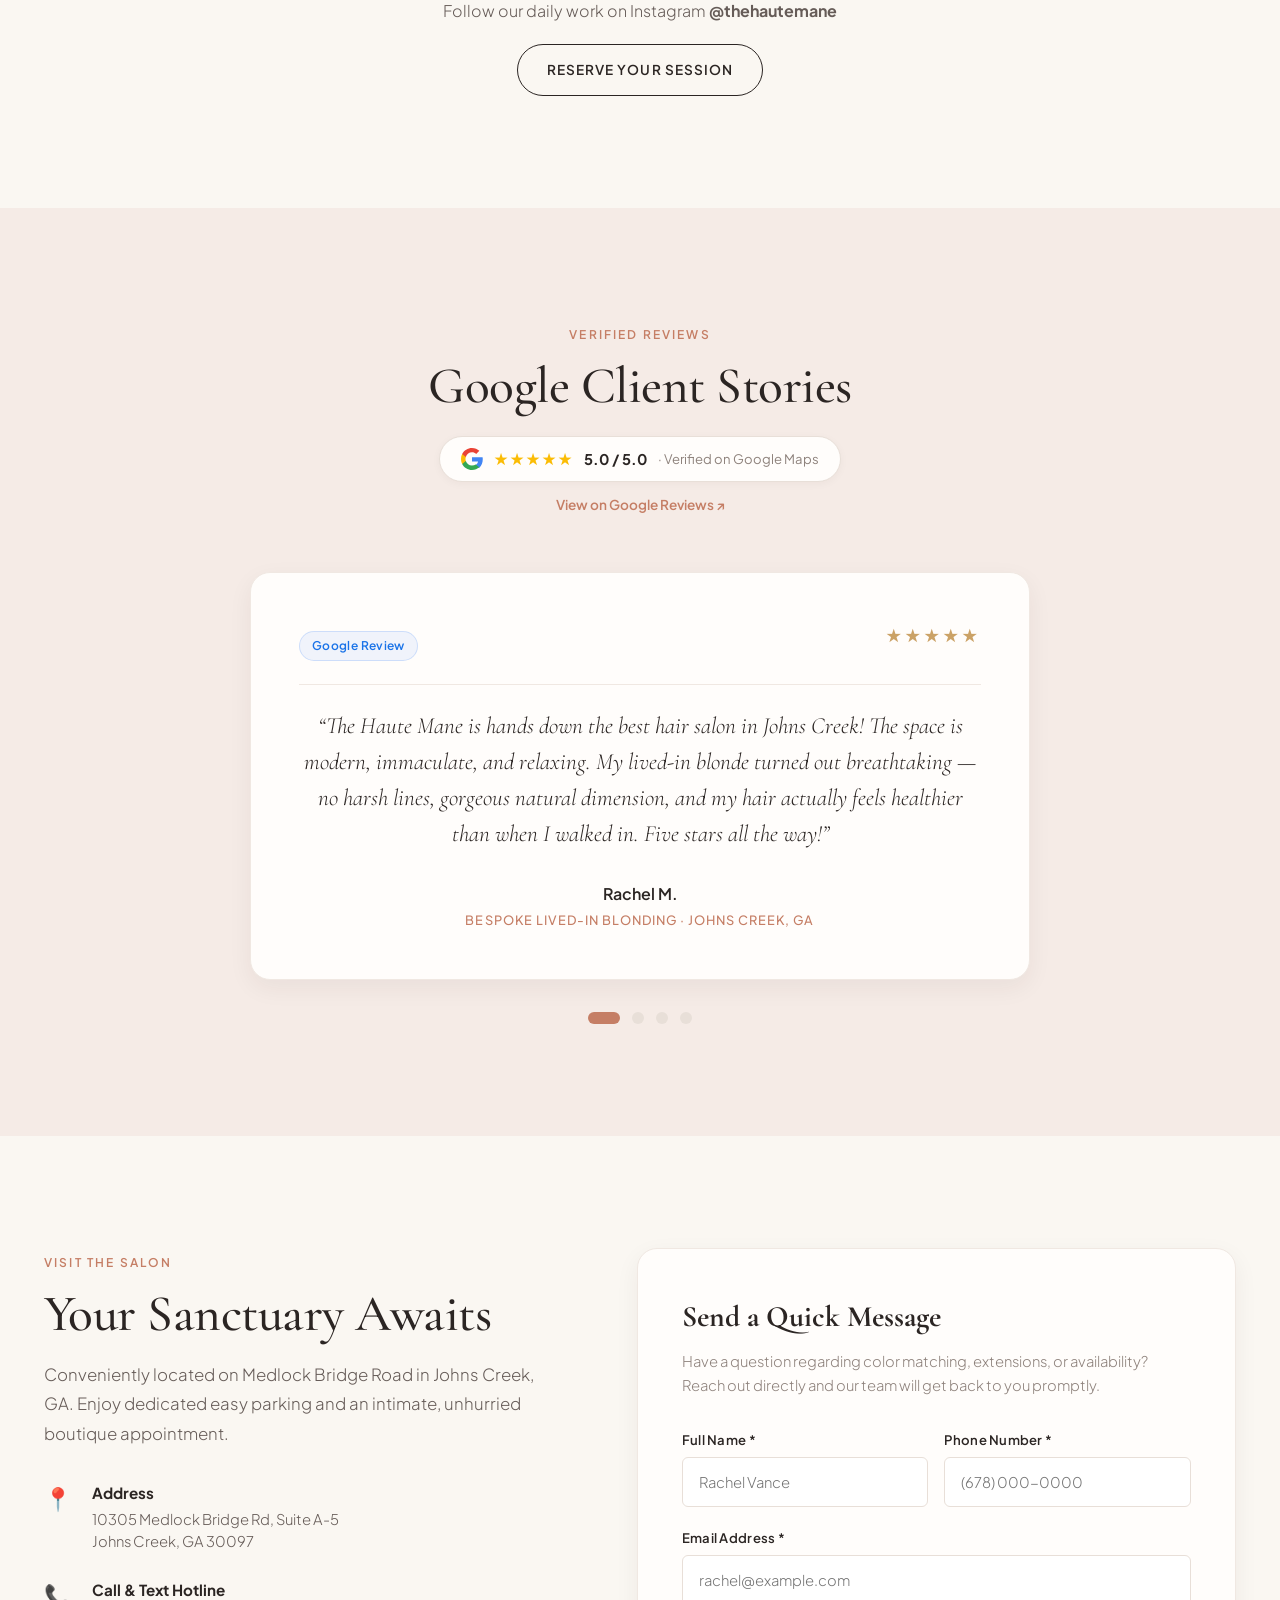
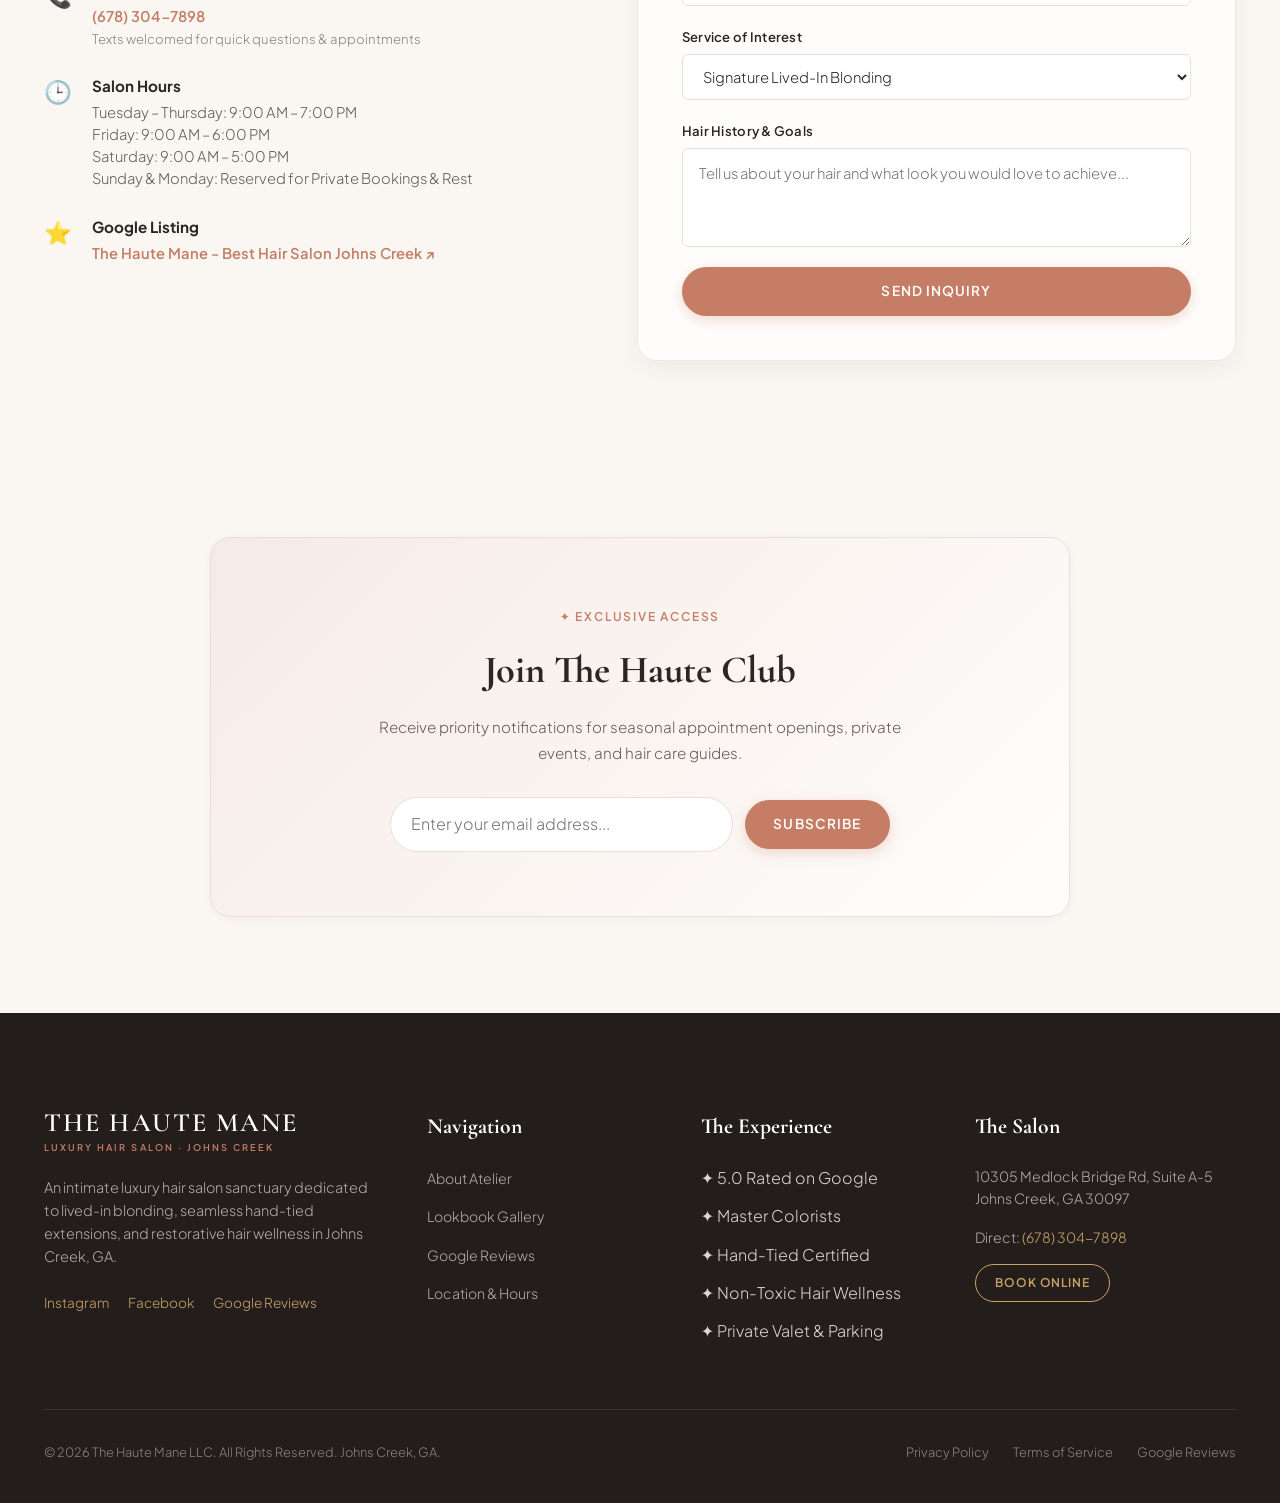
==== commit 6998c988: "Upgrade The Haute Lookbook gallery with high-resolution editorial photos matching salon portfolio" ====
--- a/index.html
+++ b/index.html
@@ -207,69 +207,69 @@
         </div>
 
         <div class="lookbook-grid">
-          <!-- Item 1: Real Salon Interior Photo -->
-          <div class="lookbook-item" data-title="The Haute Mane Atelier Sanctuary" data-desc="Our modern, sun-drenched styling stations designed for calm and comfort at 10305 Medlock Bridge Rd." data-img="https://d396040dc4cf62cf5770-d11e112dbdab6afc64c448f17b56c3c3.ssl.cf2.rackcdn.com/WB/sets/Image_20240418192958.png">
-            <img src="https://d396040dc4cf62cf5770-d11e112dbdab6afc64c448f17b56c3c3.ssl.cf2.rackcdn.com/WB/sets/Image_20240418192958.png" alt="The Haute Mane Salon Interior">
-            <div class="lookbook-overlay">
-              <span class="lookbook-tag">Studio Experience</span>
-              <h4 class="lookbook-title">The Haute Mane Atelier</h4>
-              <p class="lookbook-hint">Click to enlarge</p>
-            </div>
-          </div>
-
-          <!-- Item 2: Real Hair Artistry Photo -->
-          <div class="lookbook-item" data-title="Signature Dimensional Balayage" data-desc="Sunlit dimensional ribbons hand-crafted to complement natural skin undertones and effortless growth." data-img="https://d396040dc4cf62cf5770-d11e112dbdab6afc64c448f17b56c3c3.ssl.cf2.rackcdn.com/WB/sets/Image_20240418193001.png">
-            <img src="https://d396040dc4cf62cf5770-d11e112dbdab6afc64c448f17b56c3c3.ssl.cf2.rackcdn.com/WB/sets/Image_20240418193001.png" alt="Signature Balayage at The Haute Mane">
+          <!-- Item 1: Dimensional Chocolate Balayage (From User Upload 1) -->
+          <div class="lookbook-item" data-title="Dimensional Chocolate Balayage" data-desc="Sunlit warm caramel and mocha ribbons hand-painted for natural dimension, deep shine, and effortless grow-out." data-img="assets/lookbook/dimensional_brunette_balayage.jpg">
+            <img src="assets/lookbook/dimensional_brunette_balayage.jpg" alt="Dimensional Chocolate Balayage at The Haute Mane">
             <div class="lookbook-overlay">
               <span class="lookbook-tag">Lived-In Color</span>
-              <h4 class="lookbook-title">Dimensional Balayage</h4>
+              <h4 class="lookbook-title">Dimensional Chocolate Balayage</h4>
               <p class="lookbook-hint">Click to enlarge</p>
             </div>
           </div>
 
-          <!-- Item 3: Real Salon Wash Suite -->
-          <div class="lookbook-item" data-title="Luxury Scalp Spa & Wash Suite" data-desc="Our serene wash and scalp wellness lounge with aromatherapy hot towels and deep-conditioning masks." data-img="https://d396040dc4cf62cf5770-d11e112dbdab6afc64c448f17b56c3c3.ssl.cf2.rackcdn.com/WB/sets/Image_20240418192959.png">
-            <img src="https://d396040dc4cf62cf5770-d11e112dbdab6afc64c448f17b56c3c3.ssl.cf2.rackcdn.com/WB/sets/Image_20240418192959.png" alt="Scalp Spa & Wash Suite">
+          <!-- Item 2: Platinum Textured Lob (From User Upload 2) -->
+          <div class="lookbook-item" data-title="Icy Platinum Textured Lob" data-desc="Clean platinum cool blonde cut into a modern textured blunt lob with effortless touchable beach waves." data-img="assets/lookbook/platinum_textured_lob.jpg">
+            <img src="assets/lookbook/platinum_textured_lob.jpg" alt="Icy Platinum Textured Lob at The Haute Mane">
             <div class="lookbook-overlay">
-              <span class="lookbook-tag">Spa Ritual</span>
-              <h4 class="lookbook-title">Serene Wash Lounge</h4>
+              <span class="lookbook-tag">High-Lift Blonding</span>
+              <h4 class="lookbook-title">Icy Platinum Textured Lob</h4>
               <p class="lookbook-hint">Click to enlarge</p>
             </div>
           </div>
 
-          <!-- Item 4: Real Styling & Blowout Photo -->
-          <div class="lookbook-item" data-title="Precision Couture Cut & Waves" data-desc="Sculpted texture and bouncy, touchable lived-in waves created for everyday effortless beauty." data-img="https://d396040dc4cf62cf5770-d11e112dbdab6afc64c448f17b56c3c3.ssl.cf2.rackcdn.com/WB/sets/Image_20240418193002.png">
-            <img src="https://d396040dc4cf62cf5770-d11e112dbdab6afc64c448f17b56c3c3.ssl.cf2.rackcdn.com/WB/sets/Image_20240418193002.png" alt="Precision Couture Haircut">
+          <!-- Item 3: Chestnut Curtain Layers & Blowout (From User Upload 1) -->
+          <div class="lookbook-item" data-title="Chestnut Curtain Layers & Blowout" data-desc="Silk-smooth chestnut brunette with sculpted face-framing curtain layers and a bouncy, voluminous 90s blowout." data-img="assets/lookbook/curtain_layers_blowout.jpg">
+            <img src="assets/lookbook/curtain_layers_blowout.jpg" alt="Chestnut Curtain Layers & Blowout">
             <div class="lookbook-overlay">
-              <span class="lookbook-tag">Styling & Finish</span>
-              <h4 class="lookbook-title">Precision Waves</h4>
+              <span class="lookbook-tag">Couture Cut & Finish</span>
+              <h4 class="lookbook-title">Chestnut Curtain Layers</h4>
               <p class="lookbook-hint">Click to enlarge</p>
             </div>
           </div>
 
-          <!-- Item 5: Seamless Hand-Tied Extensions -->
-          <div class="lookbook-item" data-title="Seamless Hand-Tied Extensions" data-desc="Custom-matched 100% human hair wefts offering weightless density, zero scalp tension, and natural movement." data-img="https://images.unsplash.com/photo-1519699047748-de8e457a634e?auto=format&fit=crop&w=1200&q=85">
-            <img src="https://images.unsplash.com/photo-1519699047748-de8e457a634e?auto=format&fit=crop&w=700&q=80" alt="Seamless Hand-Tied Extensions">
+          <!-- Item 4: Ash & Champagne Color Correction (From User Upload 2) -->
+          <div class="lookbook-item" data-title="Ash & Champagne Color Correction" data-desc="Corrective blonding blending brassy tones into a seamless champagne root melt with dimensional cool beige ribbons." data-img="assets/lookbook/ash_blonde_color_correction.jpg">
+            <img src="assets/lookbook/ash_blonde_color_correction.jpg" alt="Ash and Champagne Blonde Color Correction">
             <div class="lookbook-overlay">
-              <span class="lookbook-tag">Extensions</span>
-              <h4 class="lookbook-title">Invisible Bead Volume</h4>
+              <span class="lookbook-tag">Transformative Blonding</span>
+              <h4 class="lookbook-title">Ash & Champagne Balayage</h4>
               <p class="lookbook-hint">Click to enlarge</p>
             </div>
           </div>
 
-          <!-- Item 6: Sunlit Vanilla Blonde Foilayage -->
-          <div class="lookbook-item" data-title="Bright Champagne Blonde Lift" data-desc="Bright face-framing ribbons blended softly into a cool almond root melt." data-img="https://images.unsplash.com/photo-1522337360788-8b13dee7a37e?auto=format&fit=crop&w=1200&q=85">
-            <img src="https://images.unsplash.com/photo-1522337360788-8b13dee7a37e?auto=format&fit=crop&w=700&q=80" alt="Bright Champagne Blonde Lift">
+          <!-- Item 5: Velvet Wine & Burgundy Gloss (From User Upload 2) -->
+          <div class="lookbook-item" data-title="Velvet Wine & Burgundy Gloss" data-desc="Rich multi-tonal velvet burgundy and mahogany waves infused with deep nourishing gloss and high-luster shine." data-img="assets/lookbook/velvet_wine_burgundy_waves.jpg">
+            <img src="assets/lookbook/velvet_wine_burgundy_waves.jpg" alt="Velvet Wine Burgundy Hair Color">
             <div class="lookbook-overlay">
-              <span class="lookbook-tag">Blonding Ritual</span>
-              <h4 class="lookbook-title">Champagne Blonde</h4>
+              <span class="lookbook-tag">Gloss & Tone Ritual</span>
+              <h4 class="lookbook-title">Velvet Wine & Burgundy</h4>
               <p class="lookbook-hint">Click to enlarge</p>
             </div>
           </div>
+
+          <!-- Item 6: French Curtain Bangs & Texture (From User Upload 1) -->
+          <div class="lookbook-item" data-title="French Curtain Bangs & Texture" data-desc="Bespoke wispy French fringe paired with lived-in brunette layers tailored to accentuate cheekbones and eye line." data-img="assets/lookbook/french_curtain_bangs.jpg">
+            <img src="assets/lookbook/french_curtain_bangs.jpg" alt="French Curtain Bangs and Textured Layers">
+            <div class="lookbook-overlay">
+              <span class="lookbook-tag">Signature Fringe</span>
+              <h4 class="lookbook-title">French Curtain Bangs</h4>
+              <p class="lookbook-hint">Click to enlarge</p>
+            </div>
+          </div>
         </div>
 
         <div class="lookbook-footer-cta">
-          <p>Follow our daily work on Instagram <strong>@thehautemane.hair</strong></p>
+          <p>Follow our daily work on Instagram <a href="https://www.instagram.com/thehautemane" target="_blank" rel="noopener noreferrer"><strong>@thehautemane</strong></a></p>
           <button class="btn btn-secondary" id="lookbookBookBtn">Reserve Your Session</button>
         </div>
       </div>
@@ -521,7 +521,7 @@
             An intimate luxury hair salon sanctuary dedicated to lived-in blonding, seamless hand-tied extensions, and restorative hair wellness in Johns Creek, GA.
           </p>
           <div class="footer-social-links">
-            <a href="https://www.instagram.com/thehautemane.hair" target="_blank" rel="noopener noreferrer" class="social-link">Instagram</a>
+            <a href="https://www.instagram.com/thehautemane" target="_blank" rel="noopener noreferrer" class="social-link">Instagram</a>
             <a href="https://www.facebook.com/TheHauteMane" target="_blank" rel="noopener noreferrer" class="social-link">Facebook</a>
             <a href="https://share.google/nrOOW3im214aTGJWY" target="_blank" rel="noopener noreferrer" class="social-link">Google Reviews</a>
           </div>
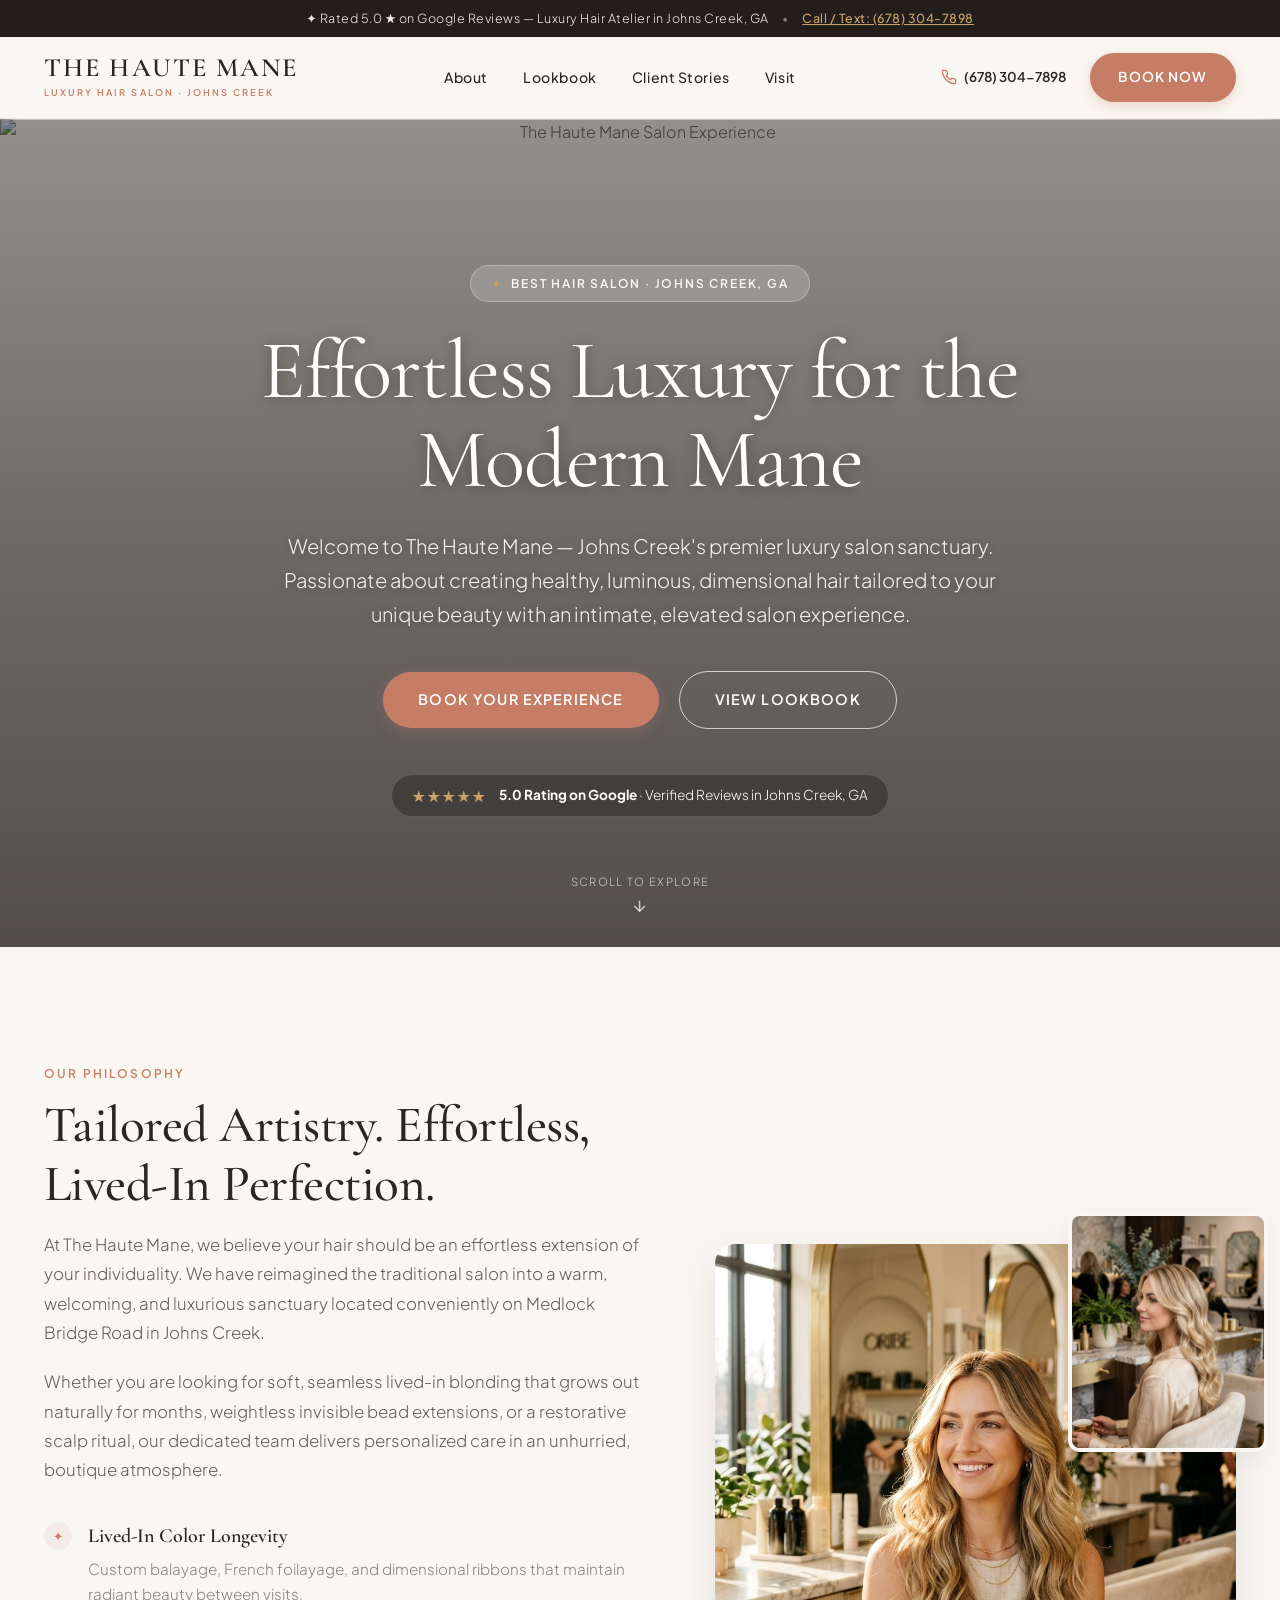
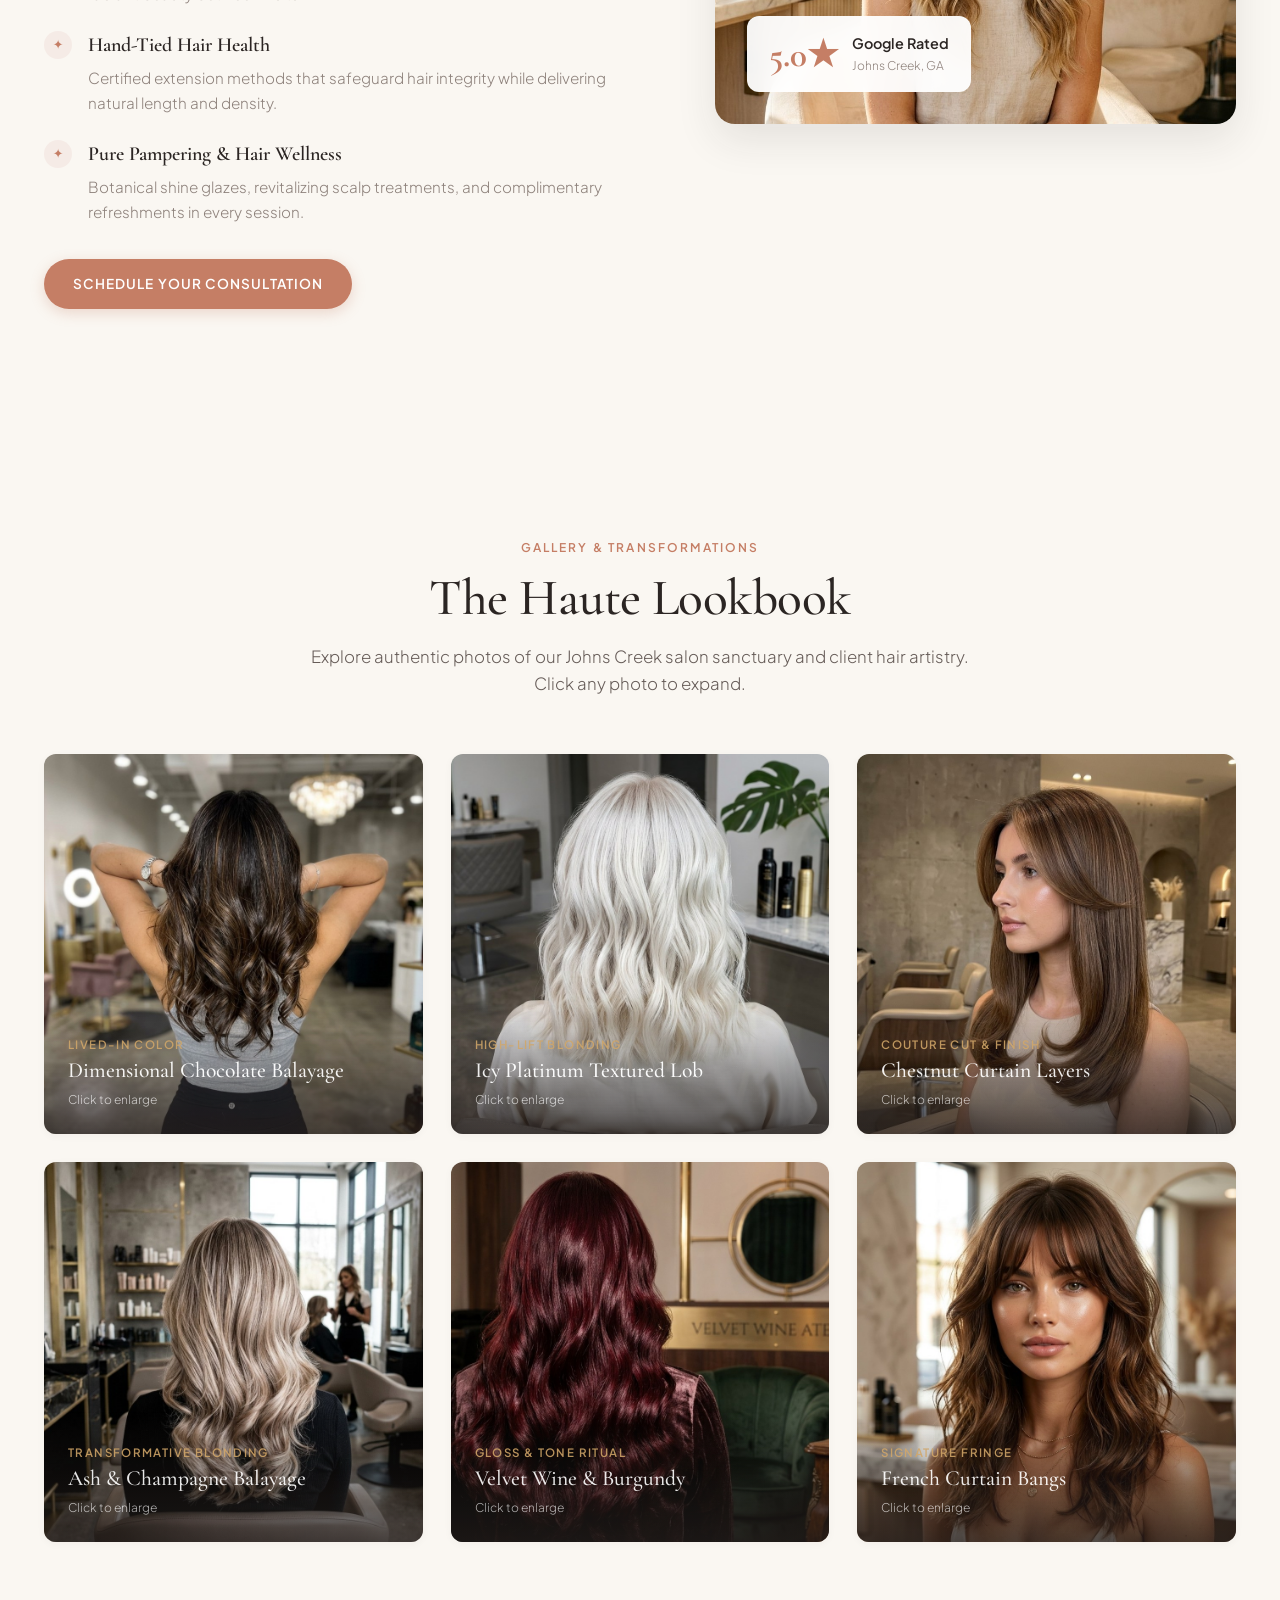
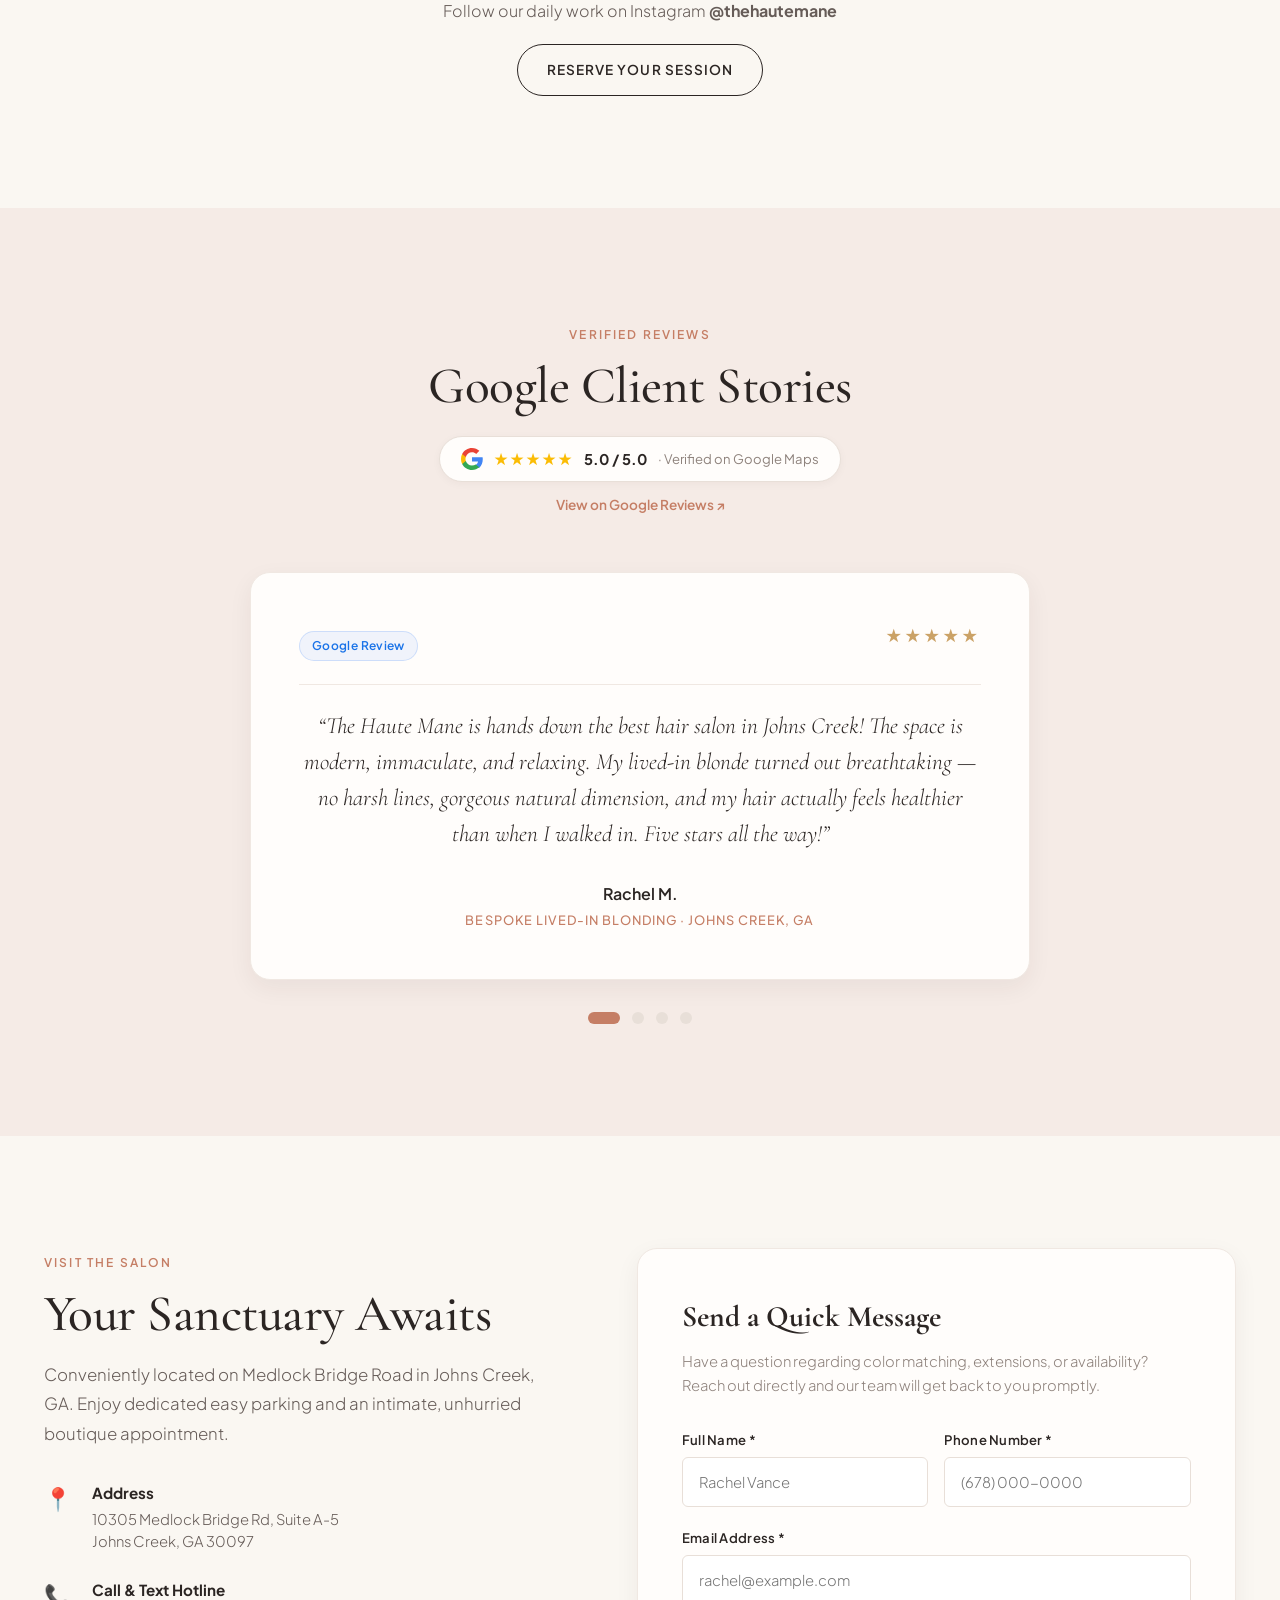
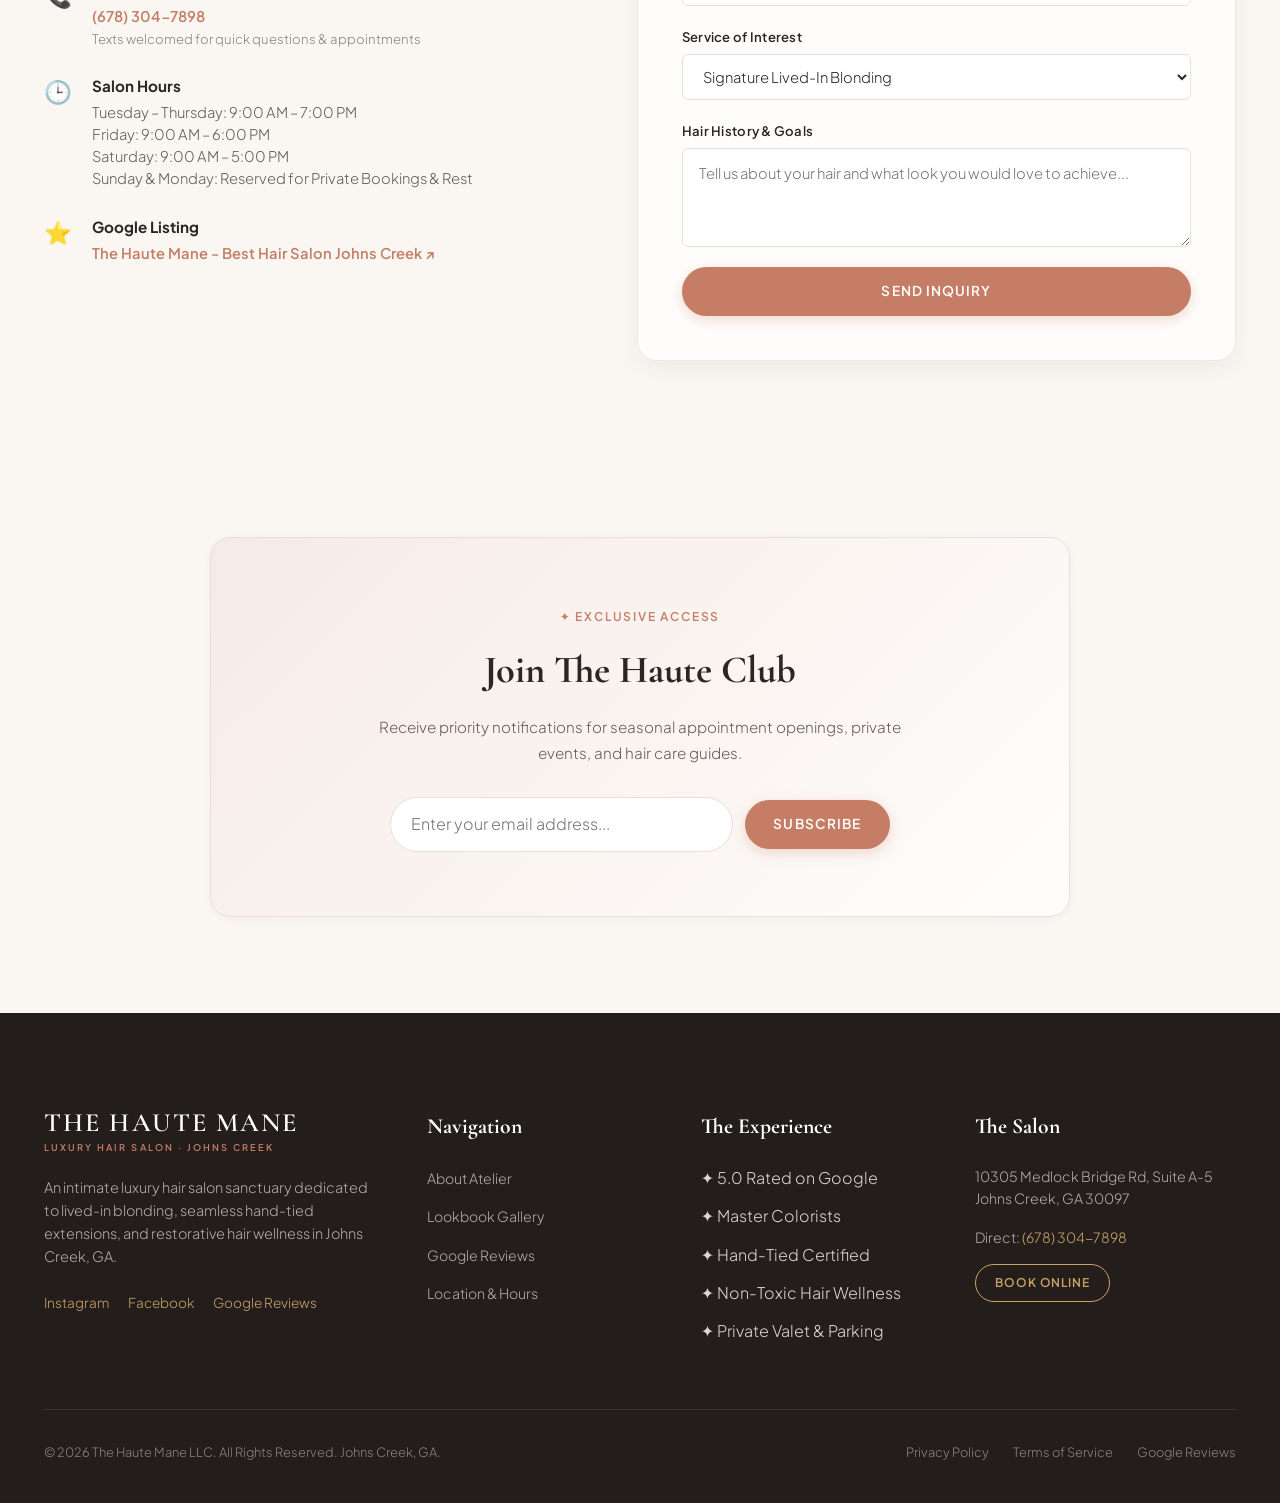
==== commit 6bc76ee8: "Update About section story images with high-end salon client portraits" ====
--- a/index.html
+++ b/index.html
@@ -174,8 +174,8 @@
           <!-- Story Image Showcase -->
           <div class="about-visual-column">
             <div class="visual-card-primary">
-              <img src="https://d396040dc4cf62cf5770-d11e112dbdab6afc64c448f17b56c3c3.ssl.cf2.rackcdn.com/WB/sets/Image_20240418192958.png" 
-                   alt="The Haute Mane Salon Sanctuary in Johns Creek" 
+              <img src="assets/about_client_primary.jpg" 
+                   alt="The Haute Mane Salon Client Experience in Johns Creek" 
                    class="about-img-main" />
               <div class="floating-experience-pill">
                 <span class="pill-big-number">5.0★</span>
@@ -186,8 +186,8 @@
               </div>
             </div>
             <div class="visual-card-secondary">
-              <img src="https://d396040dc4cf62cf5770-d11e112dbdab6afc64c448f17b56c3c3.ssl.cf2.rackcdn.com/WB/sets/Image_20240418192959.png" 
-                   alt="The Haute Mane Relaxation Wash Suite" 
+              <img src="assets/about_client_secondary.jpg" 
+                   alt="Lived-In Dimensional Blonding at The Haute Mane" 
                    class="about-img-secondary" />
             </div>
           </div>
